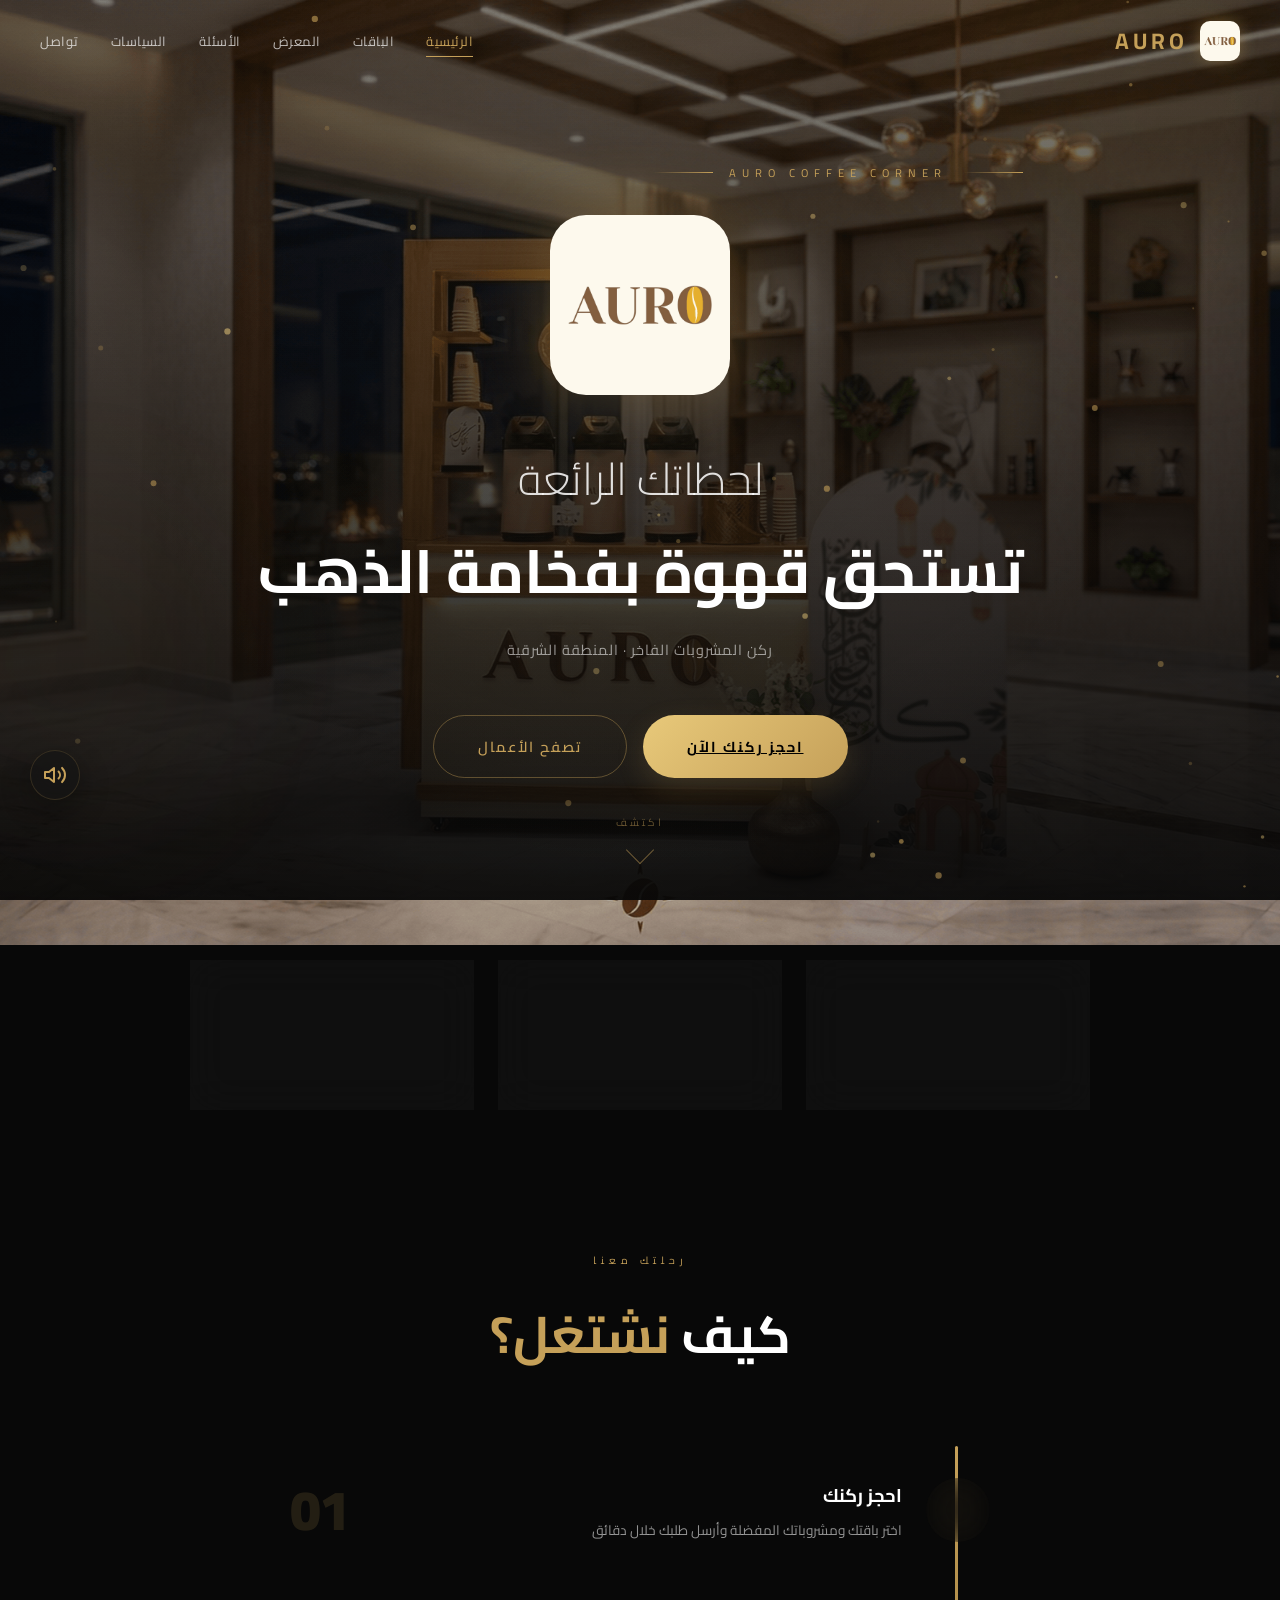
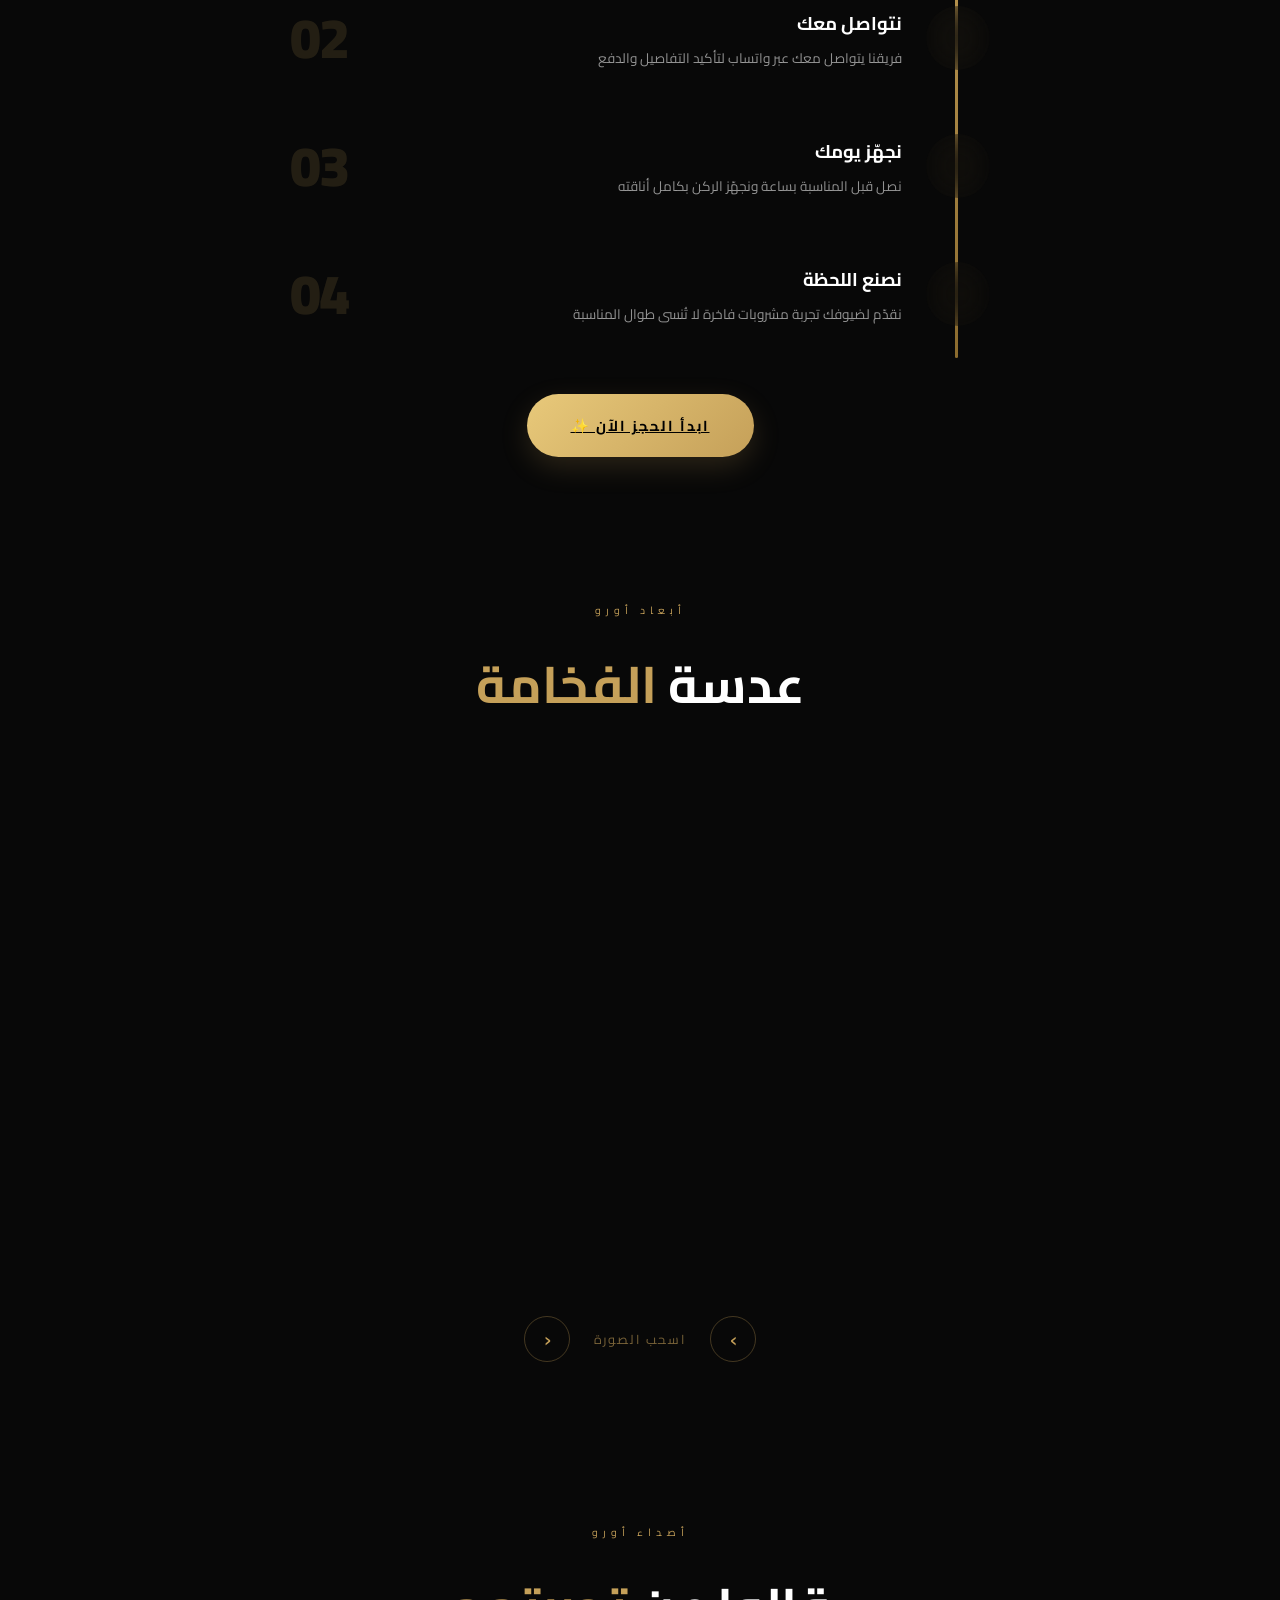
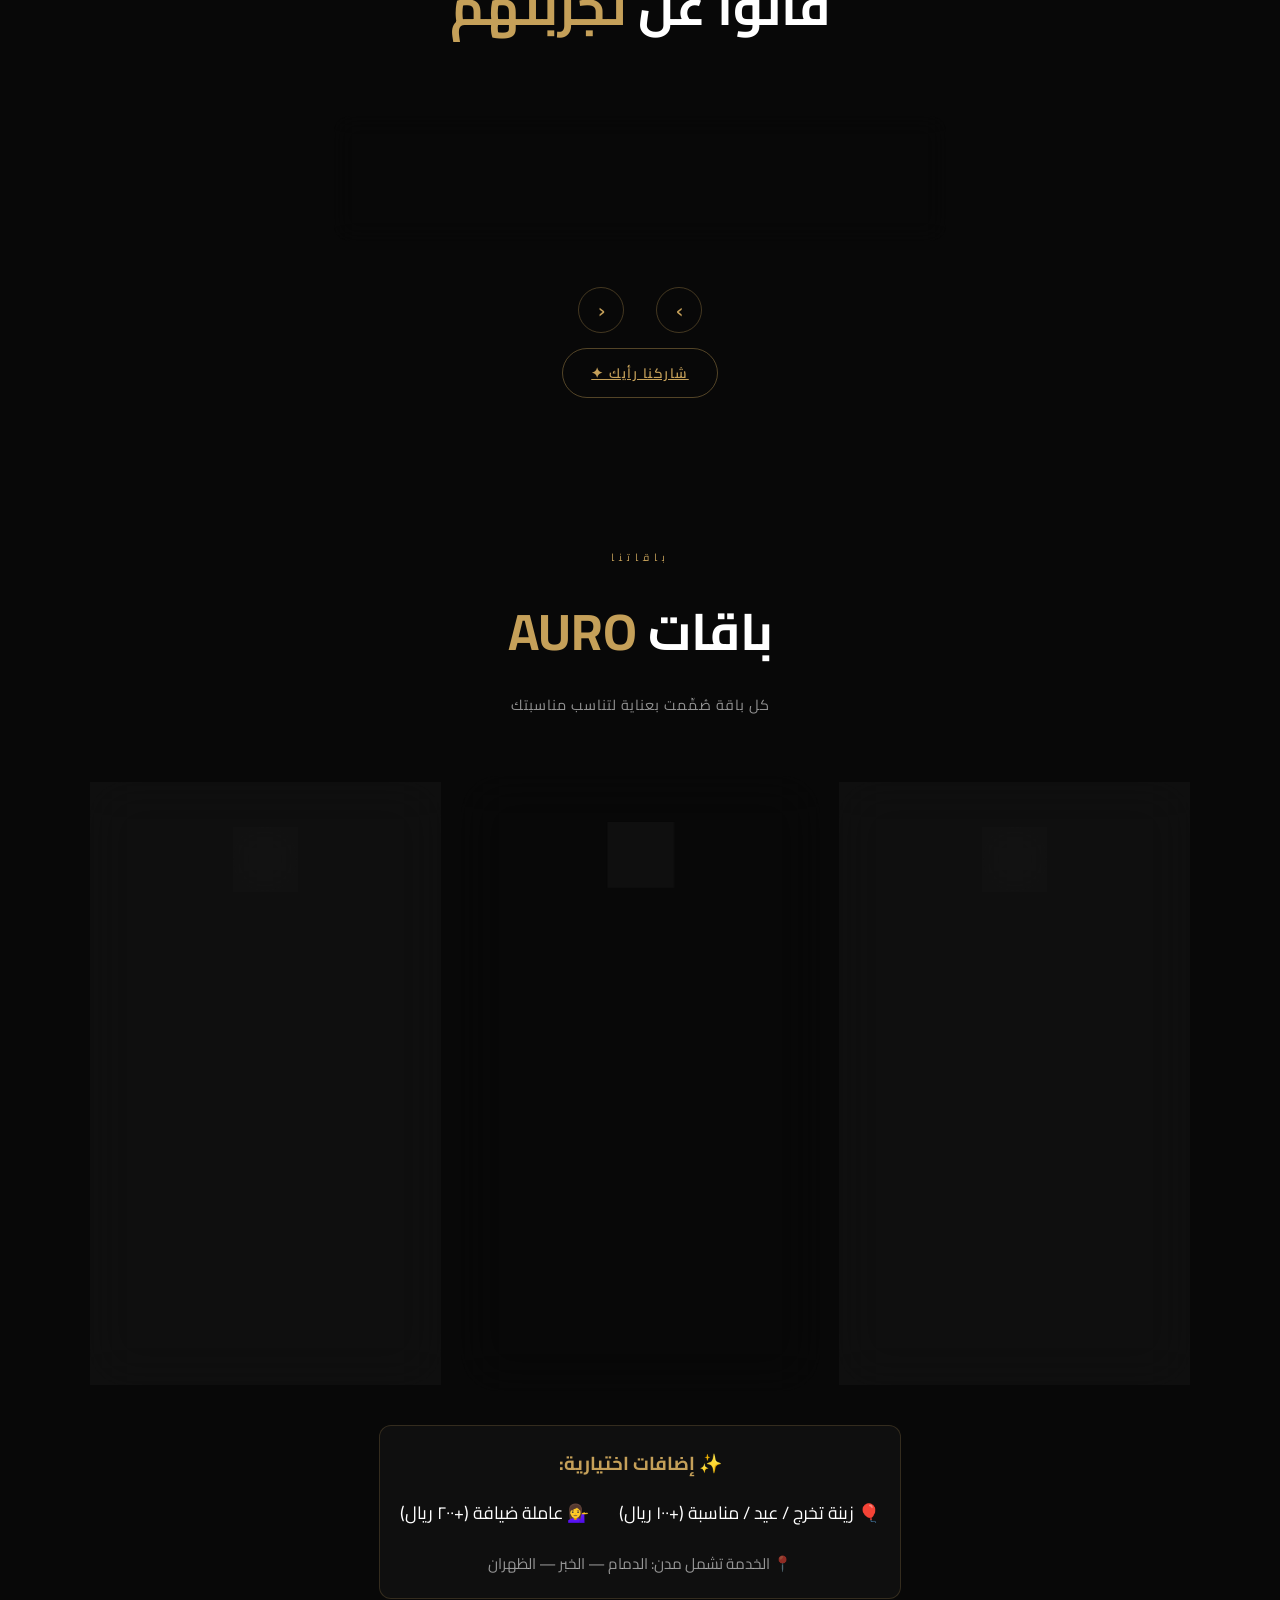
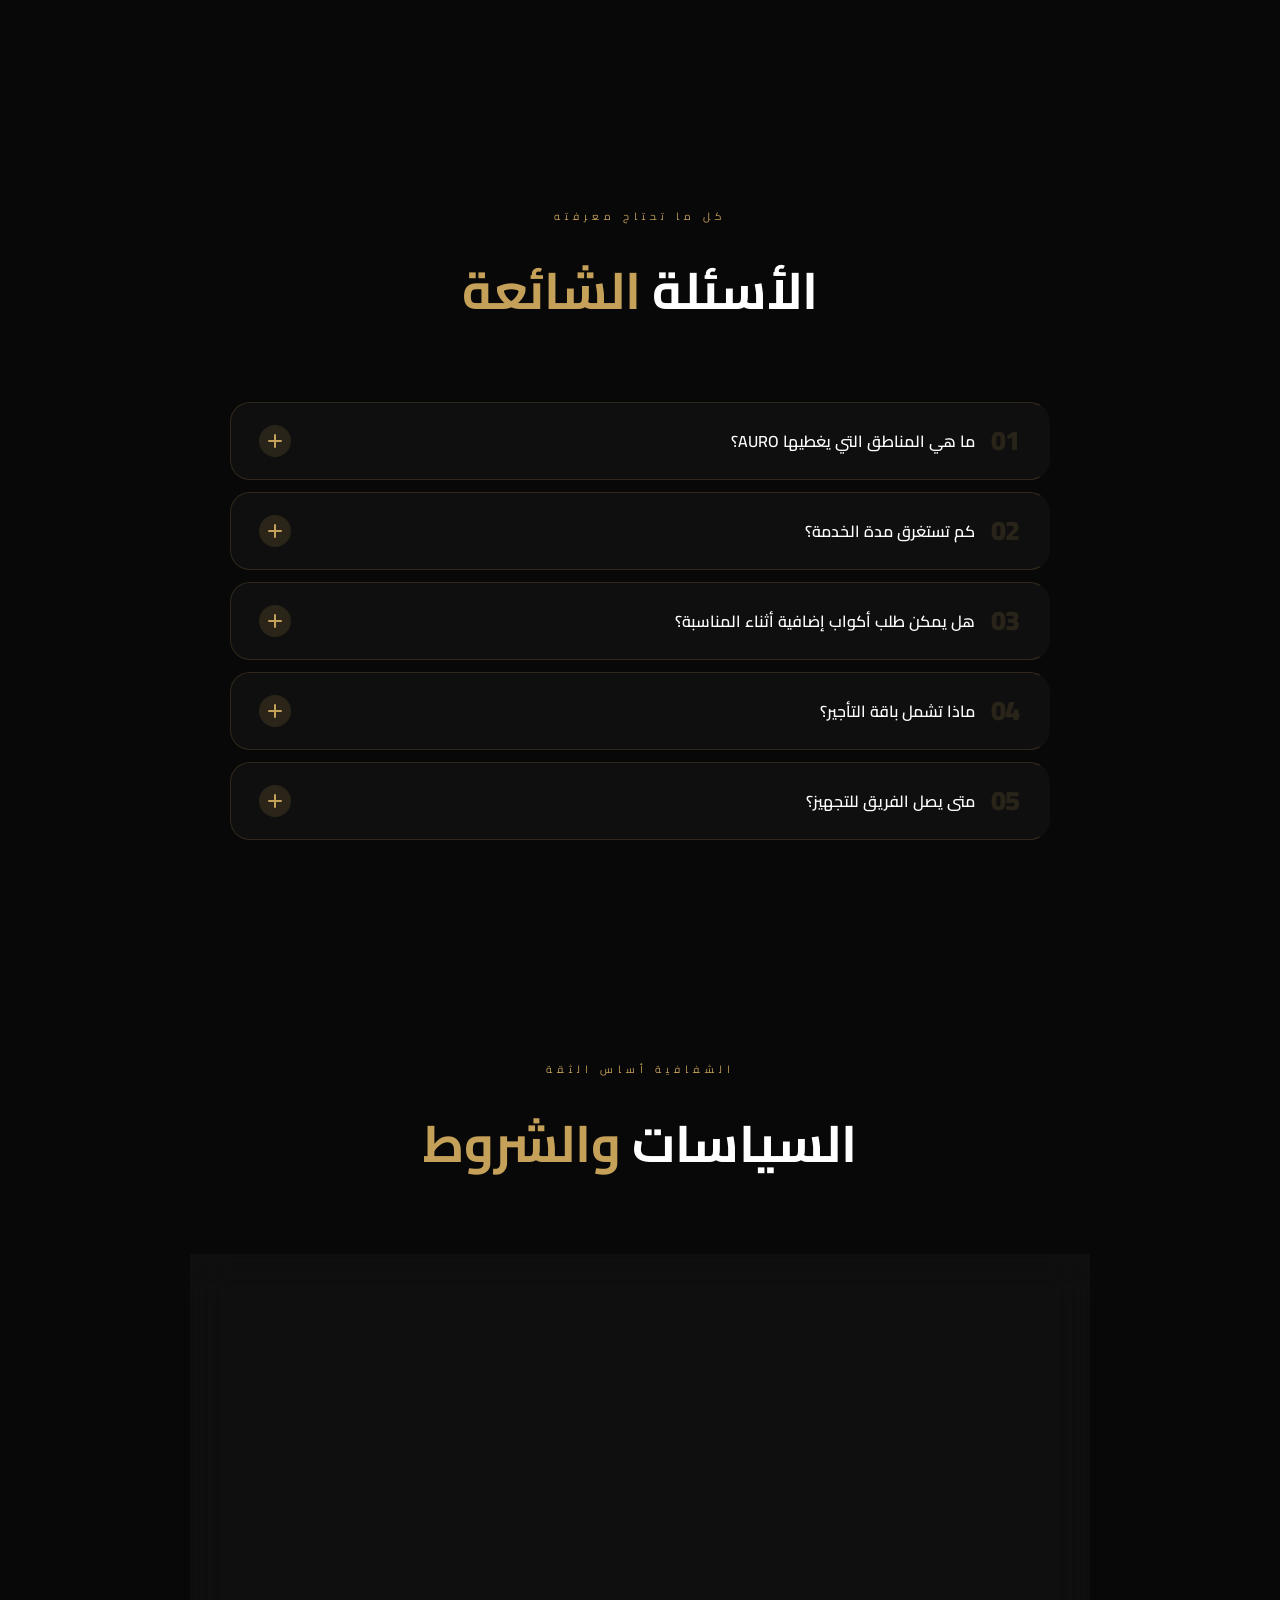
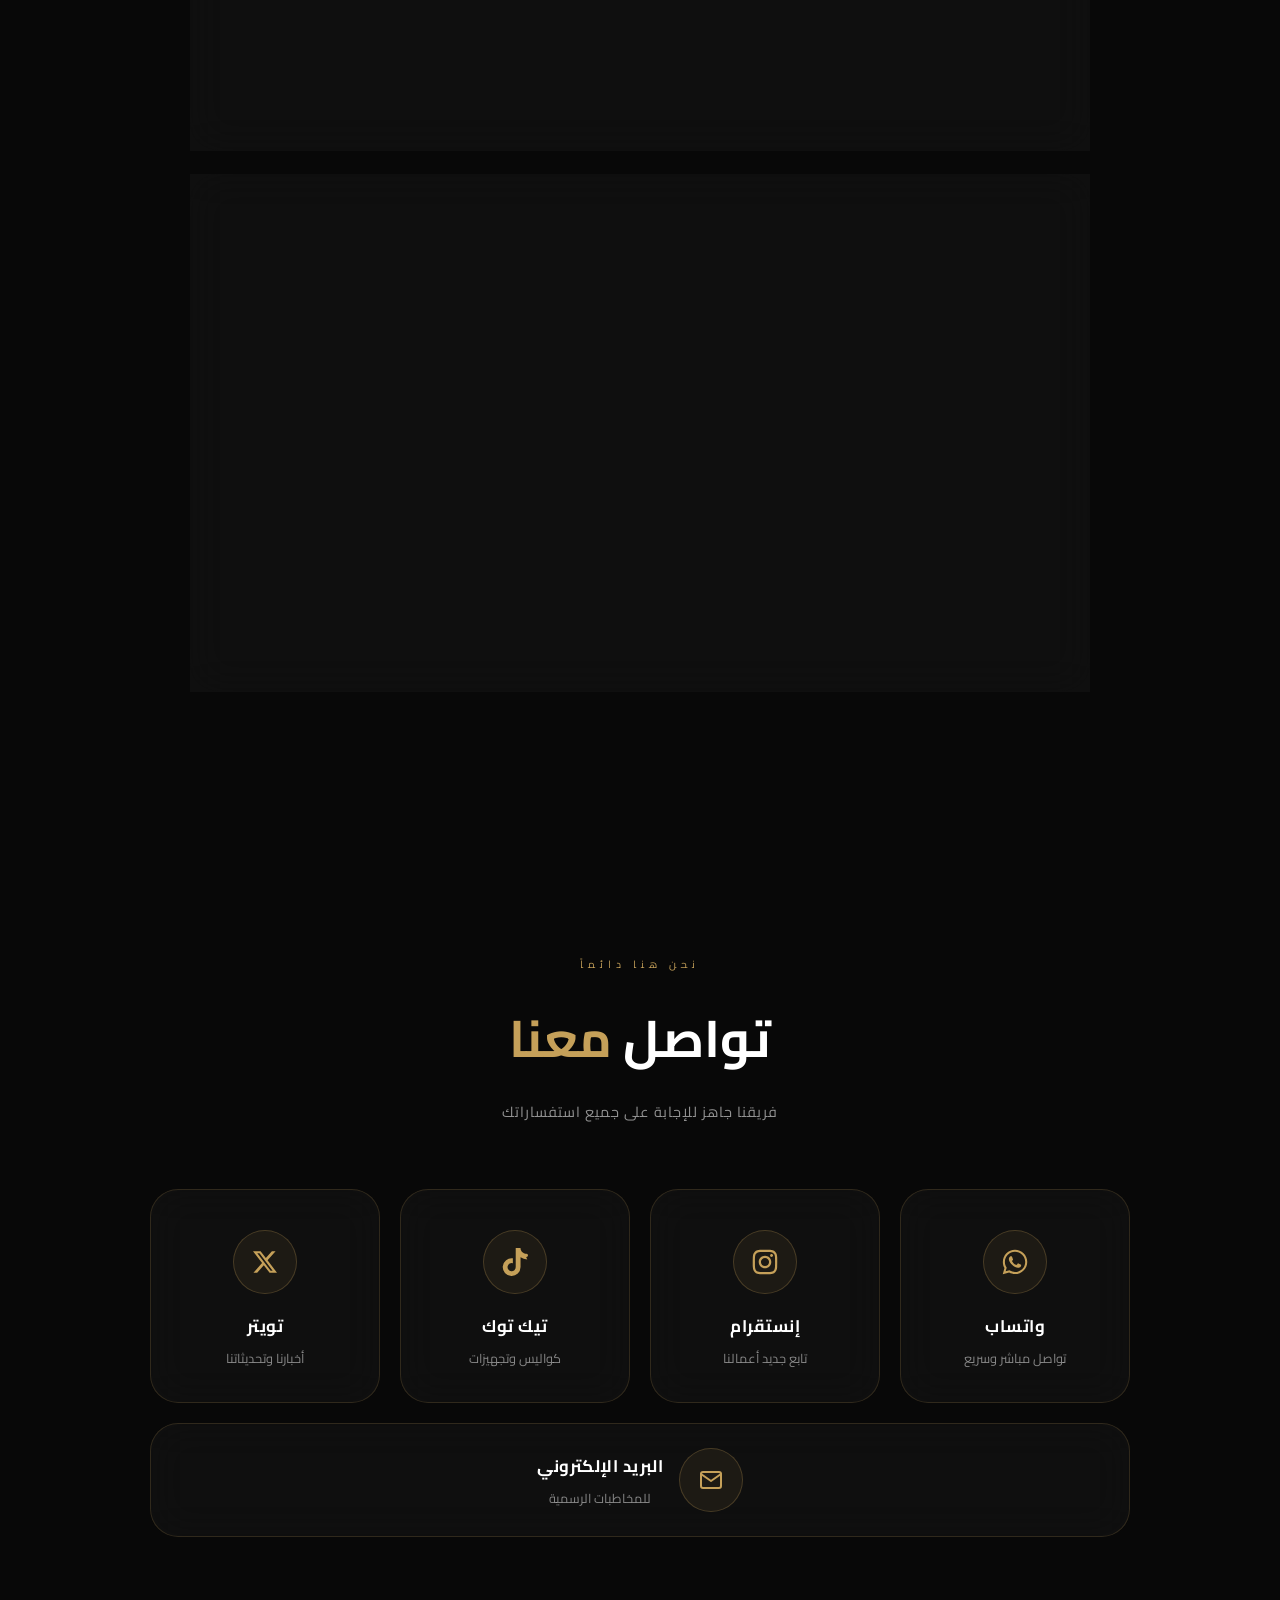
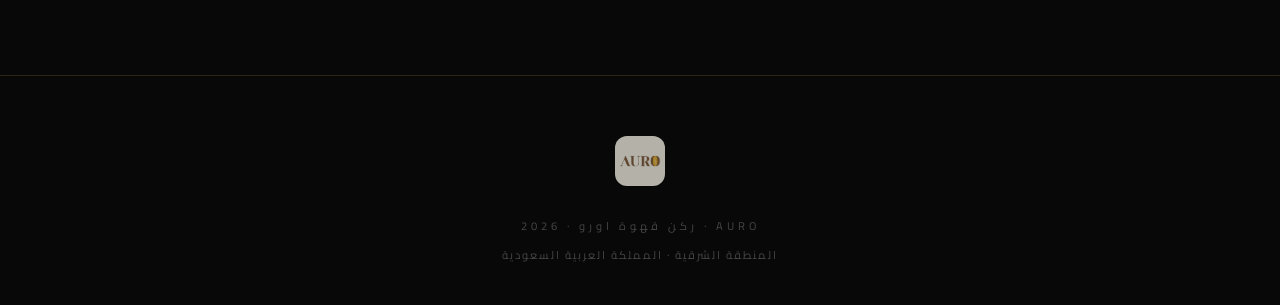
==== index.html @ d62c20b6 "Add cache-busting version query strings to shared CSS/JS Netlify serves style.css/script.js/etc with" ====
<!DOCTYPE html>
<html lang="ar" dir="rtl">

<head>
  <meta charset="UTF-8" />
  <meta name="viewport" content="width=device-width,initial-scale=1.0,maximum-scale=1.0,user-scalable=no" />
  <title>AURO | ركن قهوة اورو – ركن مشروبات فاخر لمناسباتك</title>
  <meta name="description"
    content="AURO – خدمة تأجير ركن قهوة اورو الفاخر لمناسباتكم في الدمام والخبر والظهران. احجز الآن!" />
  <meta name="keywords"
    content="ركن قهوة، كورنر اورو، مناسبات، الدمام، الخبر، الظهران، قهوة، AURO، حفلات، تأجير ركن قهوة" />
  <meta name="robots" content="index, follow" />
  <link rel="canonical" href="https://auro-ksa.com/" />
  <meta name="theme-color" content="#C5A059" />
  <meta name="apple-mobile-web-app-capable" content="yes" />
  <meta name="apple-mobile-web-app-status-bar-style" content="black-translucent" />
  <!-- Open Graph -->
  <meta property="og:type" content="website" />
  <meta property="og:title" content="AURO | ركن قهوة اورو" />
  <meta property="og:description" content="ركن قهوة اورو الفاخر لمناسباتك – الدمام، الخبر، الظهران" />
  <meta property="og:image" content="https://auro-ksa.com/AUROwebsitebg.png" />
  <meta property="og:image:width" content="1200" />
  <meta property="og:image:height" content="630" />
  <meta property="og:url" content="https://auro-ksa.com/" />
  <meta property="og:locale" content="ar_SA" />
  <!-- Twitter -->
  <meta name="twitter:card" content="summary_large_image" />
  <meta name="twitter:title" content="AURO | ركن قهوة اورو" />
  <meta name="twitter:description" content="كورنر اورو الفاخر لمناسباتك" />
  <meta name="twitter:image" content="https://auro-ksa.com/AUROwebsitebg.png" />
  <link rel="icon" type="image/png" href="favicon.png" />
  <link rel="apple-touch-icon" href="favicon.png" />
  <link rel="manifest" href="manifest.json" />
  <noscript>
    <style>
      #preloader {
        display: none !important;
      }

      body {
        overflow: auto !important;
      }
    </style>
  </noscript>
  <link rel="stylesheet" href="style.css?v=20260805" />
  <!-- Structured Data -->
  <script type="application/ld+json">
  {
    "@context": "https://schema.org",
    "@type": "LocalBusiness",
    "name": "AURO | ركن قهوة اورو",
    "description": "خدمة تأجير ركن قهوة اورو فاخرة للمناسبات في المنطقة الشرقية",
    "url": "https://auro-ksa.com/",
    "telephone": "+966579383960",
    "email": "auro.ksa@gmail.com",
    "priceRange": "$$$",
    "areaServed": ["الدمام", "الخبر", "الظهران"],
    "address": {
      "@type": "PostalAddress",
      "addressLocality": "الدمام",
      "addressRegion": "المنطقة الشرقية",
      "addressCountry": "SA"
    },
    "openingHours": "Mo-Su 00:00-23:59"
  }
  </script>
</head>

<body>

  <!-- PRELOADER -->
  <div id="preloader">
    <img src="logo.png" alt="AURO - ركن قهوة فاخر" class="preloader-logo" />
    <div class="preloader-bar">
      <div class="preloader-fill"></div>
    </div>
  </div>

  <!-- Cinematic Transition Overlay -->
  <div id="page-transition">
    <div class="transition-bg"></div>
    <div class="transition-content">
      <img src="logo.png" alt="AURO" class="transition-logo" />
      <div class="transition-line"></div>
    </div>
  </div>


  <!-- Background -->
  <div id="bg-slideshow"></div>
  <div id="bg-overlay"></div>
  <canvas id="bg-particles"></canvas>
  <div class="orb orb-1"></div>
  <div class="orb orb-2"></div>

  <!-- Toast -->
  <div class="toast" id="toast">
    <span class="toast-icon" id="toast-icon"></span>
    <span class="toast-msg" id="toast-msg"></span>
  </div>

  <!-- Floating WhatsApp -->
  <a href="https://wa.me/966579383960?text=أهلاً%20فريق%20AURO،%20لدي%20استفسار%20بخصوص%20حجز%20ركن%20القهوة"
    target="_blank" id="wa-float" title="تواصل معنا عبر واتساب">
    <svg width="28" height="28" viewBox="0 0 448 512" xmlns="http://www.w3.org/2000/svg">
      <path fill="currentColor"
        d="M380.9 97.1C339 55.1 283.2 32 223.9 32c-122.4 0-222 99.6-222 222 0 39.1 10.2 77.3 29.6 111L0 480l117.7-30.9c32.4 17.7 68.9 27 106.1 27h.1c122.3 0 224.1-99.6 224.1-222 0-59.3-25.2-115-67.1-157zm-157 341.6c-33.1 0-65.6-8.9-94-25.7l-6.7-4-69.8 18.3L72 359.2l-4.4-7c-18.5-29.4-28.2-63.3-28.2-98.2 0-101.7 82.8-184.5 184.6-184.5 49.3 0 95.6 19.2 130.4 54.1 34.8 34.9 56.2 81.2 56.1 130.5 0 101.8-84.9 184.6-186.6 184.6zm101.2-138.2c-5.5-2.8-32.8-16.2-37.9-18-5.1-1.9-8.8-2.8-12.5 2.8-3.7 5.6-14.3 18-17.6 21.8-3.2 3.7-6.5 4.2-12 1.4-5.5-2.8-23.2-8.5-44.2-27.1-16.4-14.6-27.4-32.7-30.6-38.2-3.2-5.6-.3-8.6 2.5-11.3 2.5-2.5 5.5-6.5 8.3-9.7 2.8-3.3 3.7-5.6 5.6-9.3 1.9-3.7.9-6.9-.5-9.7-1.4-2.8-12.5-30.1-17.1-41.2-4.5-10.8-9.1-9.3-12.5-9.5-3.2-.2-6.9-.2-10.6-.2-3.7 0-9.7 1.4-14.8 6.9-5.1 5.6-19.4 19-19.4 46.3 0 27.3 19.9 53.7 22.6 57.4 2.8 3.7 39.1 59.7 94.8 83.8 13.2 5.7 23.5 9.2 31.6 11.8 13.3 4.2 25.4 3.6 35 2.2 10.7-1.5 32.8-13.4 37.4-26.4 4.6-13 4.6-24.1 3.2-26.4-1.3-2.5-5-3.9-10.5-6.6z" />
    </svg>
  </a>

  <!-- Lightbox -->
  <div class="lightbox" id="lightbox" onclick="lbClose(event)">
    <button type="button" class="lb-close" onclick="lbClose()" aria-label="إغلاق">✕</button>
    <button type="button" class="lb-prev lb-nav" onclick="lbNav(-1)" aria-label="الصورة السابقة">›</button>
    <img id="lb-img" src="" alt="صورة من أعمال AURO" />
    <button type="button" class="lb-next lb-nav" onclick="lbNav(1)" aria-label="الصورة التالية">‹</button>
  </div>

  <!-- NAV -->
  <nav id="mainNav">
    <div class="nav-logo">
      <img src="favicon.png" alt="AURO Logo" />
      <span>AURO</span>
    </div>
    <div class="nav-links">
      <a href="#hero">الرئيسية</a>
      <a href="#packages">الباقات</a>
      <a href="#gallery">المعرض</a>
      <a href="#faq">الأسئلة</a>
      <a href="#policies">السياسات</a>
      <a href="#contact">تواصل</a>
    </div>
    <button type="button" class="hamburger" id="hamburger" onclick="toggleMenu()" aria-expanded="false" aria-controls="mobileNav" aria-label="فتح القائمة">
      <span></span><span></span><span></span>
    </button>
  </nav>
  <div class="mobile-nav" id="mobileNav">
    <a href="#hero" onclick="closeMenu()">الرئيسية</a>
    <a href="#packages" onclick="closeMenu()">الباقات</a>
    <a href="#gallery" onclick="closeMenu()">المعرض</a>
    <a href="#faq" onclick="closeMenu()">الأسئلة الشائعة</a>
    <a href="#policies" onclick="closeMenu()">السياسات</a>
    <a href="#contact" onclick="closeMenu()">تواصل معنا</a>
  </div>

  <!-- HERO -->
  <section id="hero">
    <div class="hero-content">
      <div class="hero-eyebrow reveal">AURO COFFEE CORNER</div>
      <img src="logo.png" class="hero-logo" alt="AURO Logo" />
      <h1 class="hero-title reveal reveal-delay-1">
        لحظاتك الرائعة<br />
        <strong>تستحق قهوة بفخامة الذهب</strong>
      </h1>
      <p class="hero-subtitle reveal reveal-delay-2">ركن المشروبات الفاخر · المنطقة الشرقية</p>
      <div class="hero-cta reveal reveal-delay-3">
        <a href="booking.html" class="btn-primary">احجز ركنك الآن</a>
        <button class="btn-outline"
          onclick="document.getElementById('gallery').scrollIntoView({behavior:'smooth'})">تصفح
          الأعمال</button>
      </div>
      <div class="scroll-indicator">
        <span>اكتشف</span>
        <div class="scroll-arrow"></div>
      </div>
    </div>
  </section>

  <!-- STATS -->
  <section id="stats">
    <div class="stats-grid">
      <div class="stat-card reveal">
        <div class="stat-number">٣</div>
        <div class="stat-label">مدن في المنطقة الشرقية</div>
      </div>
      <div class="stat-card reveal reveal-delay-1">
        <div class="stat-number">٥</div>
        <div class="stat-label">ساعات خدمة متواصلة</div>
      </div>
      <div class="stat-card reveal reveal-delay-2">
        <div class="stat-number">٥★</div>
        <div class="stat-label">تقييم العملاء</div>
      </div>
    </div>
  </section>

  <!-- HOW IT WORKS -->
  <section id="how-it-works">
    <div class="section-header reveal">
      <span class="section-tag">رحلتك معنا</span>
      <h2 class="section-title">كيف <span class="text-gold">نشتغل؟</span></h2>
    </div>
    <div class="hiw-timeline">
      <div class="hiw-line" id="hiw-line"></div>
      <div class="hiw-step reveal" data-hiw="1">
        <div class="hiw-icon">📱</div>
        <div class="hiw-content">
          <h3>احجز ركنك</h3>
          <p>اختر باقتك ومشروباتك المفضلة وأرسل طلبك خلال دقائق</p>
        </div>
        <div class="hiw-number">01</div>
      </div>
      <div class="hiw-step reveal reveal-delay-1" data-hiw="2">
        <div class="hiw-icon">💬</div>
        <div class="hiw-content">
          <h3>نتواصل معك</h3>
          <p>فريقنا يتواصل معك عبر واتساب لتأكيد التفاصيل والدفع</p>
        </div>
        <div class="hiw-number">02</div>
      </div>
      <div class="hiw-step reveal reveal-delay-2" data-hiw="3">
        <div class="hiw-icon">⚙️</div>
        <div class="hiw-content">
          <h3>نجهّز يومك</h3>
          <p>نصل قبل المناسبة بساعة ونجهّز الركن بكامل أناقته</p>
        </div>
        <div class="hiw-number">03</div>
      </div>
      <div class="hiw-step reveal reveal-delay-3" data-hiw="4">
        <div class="hiw-icon">✨</div>
        <div class="hiw-content">
          <h3>نصنع اللحظة</h3>
          <p>نقدّم لضيوفك تجربة مشروبات فاخرة لا تُنسى طوال المناسبة</p>
        </div>
        <div class="hiw-number">04</div>
      </div>
    </div>
    <div class="section-cta reveal reveal-delay-3">
      <a href="booking.html" class="btn-primary">ابدأ الحجز الآن ✨</a>
    </div>
  </section>

  <!-- 3D COVER FLOW GALLERY -->
  <section id="gallery" class="reveal">
    <div class="section-header">
      <span class="section-tag">أبعاد أورو</span>
      <h2 class="section-title">عدسة <span class="text-gold">الفخامة</span></h2>
    </div>
    <div class="cards-stack-container">
      <div class="cards-stack" id="cards-stack">
        <div class="stack-card"><img src="aurobg1.webp" alt="صورة من فعاليات AURO" loading="eager" fetchpriority="high" decoding="async" /></div>
        <div class="stack-card"><img src="aurobg2.webp" alt="صورة من فعاليات AURO" loading="lazy" decoding="async" /></div>
        <div class="stack-card"><img src="aurobg3.webp" alt="صورة من فعاليات AURO" loading="lazy" decoding="async" /></div>
        <div class="stack-card"><img src="aurobg4.webp" alt="صورة من فعاليات AURO" loading="lazy" decoding="async" /></div>
        <div class="stack-card"><img src="aurobg5.webp" alt="صورة من فعاليات AURO" loading="lazy" decoding="async" /></div>
        <div class="stack-card"><img src="aurobg6.webp" alt="صورة من فعاليات AURO" loading="lazy" decoding="async" /></div>
      </div>
      <div class="stack-controls">
        <button id="stack-next" class="rv-btn" aria-label="التالي">›</button>
        <div class="stack-hint">اسحب الصورة</div>
        <button id="stack-prev" class="rv-btn" aria-label="السابق">‹</button>
      </div>
    </div>
  </section>

  <!-- REVIEWS SECTION -->
  <section id="reviews" class="reveal">
    <div class="section-header">
      <span class="section-tag">أصداء أورو</span>
      <h2 class="section-title">قالوا عن <span class="text-gold">تجربتهم</span></h2>
    </div>

    <div class="rv-spotlight">
      <div id="reviews-track" class="rv-spot-track">
        <!-- injected by JS -->
        <div class="reviews-empty">✦ &nbsp; كن أول من يشارك تجربته مع أورو &nbsp; ✦</div>
      </div>

      <div class="rv-spot-controls">
        <button class="rv-btn" id="rv-prev" aria-label="السابق">›</button>
        <div class="rv-dots" id="rv-dots"></div>
        <button class="rv-btn" id="rv-next" aria-label="التالي">‹</button>
      </div>
    </div>

    <div class="section-cta--tight">
      <a href="feedback.html" class="btn-outline rv-cta">شاركنا رأيك ✦</a>
    </div>
  </section>


  <!-- PACKAGES (display only) -->
  <section id="packages">
    <div class="section-header reveal">
      <span class="section-tag">باقاتنا</span>
      <h2 class="section-title">باقات <span class="text-gold">AURO</span></h2>
      <p class="section-subtitle">كل باقة صُمِّمت بعناية لتناسب مناسبتك</p>
    </div>
    <div class="packages-grid">
      <div class="pkg-card pkg-card--display reveal">
        <div class="pkg-icon">☕</div>
        <div class="pkg-name">الذهبية</div>
        <div class="pkg-cups">20-35 <span>كوب</span></div>
        <div class="pkg-price">٤٥٠ <span>ريال</span> <em class="pkg-deposit">+ ٥٠٠ تأمين</em></div>
        <div class="pkg-desc">مثالية للجمعات والمناسبات الخاصة</div>
        <div class="pkg-divider"></div>
        <div class="pkg-features">
          <div class="pkg-feature">الركن الخشبي والأكواب</div>
          <div class="pkg-feature">ترمس واحد وحافظة ثلج</div>
          <div class="pkg-feature">مشروب واحد مختار</div>
        </div>
        <a href="booking.html?pkg=gold" class="btn-primary pkg-book-btn">احجز الآن</a>
      </div>
      <div class="pkg-card pkg-card--display featured reveal reveal-delay-1">
        <div class="pkg-icon">✨</div>
        <div class="pkg-name text-gold">البلاتينية</div>
        <div class="pkg-cups">40-70 <span>كوب</span></div>
        <div class="pkg-price">٦٥٠ <span>ريال</span> <em class="pkg-deposit">+ ٥٠٠ تأمين</em></div>
        <div class="pkg-desc">للمناسبات الأنيقة والمتوسطة</div>
        <div class="pkg-divider"></div>
        <div class="pkg-features">
          <div class="pkg-feature">الركن الخشبي والأكواب</div>
          <div class="pkg-feature">ترمسان وحافظة ثلج</div>
          <div class="pkg-feature">مشروبان مختاران</div>
        </div>
        <a href="booking.html?pkg=platinum" class="btn-primary pkg-book-btn">احجز الآن</a>
      </div>
      <div class="pkg-card pkg-card--display reveal reveal-delay-2">
        <div class="pkg-icon">👑</div>
        <div class="pkg-name">الملكية</div>
        <div class="pkg-cups">60-100 <span>كوب</span></div>
        <div class="pkg-price">٨٥٠ <span>ريال</span> <em class="pkg-deposit">+ ٥٠٠ تأمين</em></div>
        <div class="pkg-desc">لحفلاتكم الكبرى والمناسبات الرسمية</div>
        <div class="pkg-divider"></div>
        <div class="pkg-features">
          <div class="pkg-feature">الركن الخشبي والأكواب</div>
          <div class="pkg-feature">٣ ترامس وحافظة ثلج</div>
          <div class="pkg-feature">ثلاثة مشروبات مختارة</div>
        </div>
        <a href="booking.html?pkg=royal" class="btn-primary pkg-book-btn">احجز الآن</a>
      </div>
    </div>
    
    <div class="additions-card reveal">
      <h3>✨ إضافات اختيارية:</h3>
      <div class="additions-row">
        <div>🎈 زينة تخرج / عيد / مناسبة (+١٠٠ ريال)</div>
        <div>💁‍♀️ عاملة ضيافة (+٢٠٠ ريال)</div>
      </div>
      <p class="additions-note">
        📍 الخدمة تشمل مدن: الدمام — الخبر — الظهران
      </p>
    </div>
  </section>



  <!-- FAQ -->
  <section id="faq">
    <div class="section-header reveal">
      <span class="section-tag">كل ما تحتاج معرفته</span>
      <h2 class="section-title">الأسئلة <span class="text-gold">الشائعة</span></h2>
    </div>
    <div class="faq-wrap">
      <div class="faq-item reveal">
        <button type="button" class="faq-q" onclick="toggleFAQ(this)" aria-expanded="false" aria-controls="faq-a-1">
          <div class="faq-number">01</div>
          <h3>ما هي المناطق التي يغطيها AURO؟</h3>
          <div class="faq-icon-btn"><span class="faq-icon-bar faq-icon-bar--h"></span><span class="faq-icon-bar faq-icon-bar--v"></span></div>
        </button>
        <div class="faq-a" id="faq-a-1">
          <div class="faq-a-inner">نخدم حالياً مدن الدمام، الخبر، والظهران في المنطقة الشرقية. ونتطلع للتوسع لمناطق أخرى
            قريباً.</div>
        </div>
      </div>
      <div class="faq-item reveal reveal-delay-1">
        <button type="button" class="faq-q" onclick="toggleFAQ(this)" aria-expanded="false" aria-controls="faq-a-2">
          <div class="faq-number">02</div>
          <h3>كم تستغرق مدة الخدمة؟</h3>
          <div class="faq-icon-btn"><span class="faq-icon-bar faq-icon-bar--h"></span><span class="faq-icon-bar faq-icon-bar--v"></span></div>
        </button>
        <div class="faq-a" id="faq-a-2">
          <div class="faq-a-inner">مدة بقاء الركن 5 ساعات متواصلة، أو حتى نفاد كمية الأكواب المتفق عليها في الباقة،
            أيهما أسبق.</div>
        </div>
      </div>
      <div class="faq-item reveal reveal-delay-2">
        <button type="button" class="faq-q" onclick="toggleFAQ(this)" aria-expanded="false" aria-controls="faq-a-3">
          <div class="faq-number">03</div>
          <h3>هل يمكن طلب أكواب إضافية أثناء المناسبة؟</h3>
          <div class="faq-icon-btn"><span class="faq-icon-bar faq-icon-bar--h"></span><span class="faq-icon-bar faq-icon-bar--v"></span></div>
        </button>
        <div class="faq-a" id="faq-a-3">
          <div class="faq-a-inner">يُفضَّل تأكيد العدد قبل الموعد بـ 24 ساعة. يمكن التواصل مع الفريق الميداني وسنبذل
            قصارى جهدنا لتلبية الطلب حسب التوفر.</div>
        </div>
      </div>
      <div class="faq-item reveal">
        <button type="button" class="faq-q" onclick="toggleFAQ(this)" aria-expanded="false" aria-controls="faq-a-4">
          <div class="faq-number">04</div>
          <h3>ماذا تشمل باقة التأجير؟</h3>
          <div class="faq-icon-btn"><span class="faq-icon-bar faq-icon-bar--h"></span><span class="faq-icon-bar faq-icon-bar--v"></span></div>
        </button>
        <div class="faq-a" id="faq-a-4">
          <div class="faq-a-inner">تشمل الباقة: ركن اورو، الأكواب المختارة، المشروبات المختارة، وحافظة ثلج.</div>
        </div>
      </div>
      <div class="faq-item reveal reveal-delay-1">
        <button type="button" class="faq-q" onclick="toggleFAQ(this)" aria-expanded="false" aria-controls="faq-a-5">
          <div class="faq-number">05</div>
          <h3>متى يصل الفريق للتجهيز؟</h3>
          <div class="faq-icon-btn"><span class="faq-icon-bar faq-icon-bar--h"></span><span class="faq-icon-bar faq-icon-bar--v"></span></div>
        </button>
        <div class="faq-a" id="faq-a-5">
          <div class="faq-a-inner">يلتزم فريق AURO بالوصول قبل موعد المناسبة بـ 30 إلى 60 دقيقة لضمان التجهيز الكامل
            واستقبال ضيوفك بأفضل صورة.</div>
        </div>
      </div>
    </div>
  </section>

  <!-- POLICIES -->
  <section id="policies">
    <div class="section-header reveal">
      <span class="section-tag">الشفافية أساس الثقة</span>
      <h2 class="section-title">السياسات <span class="text-gold">والشروط</span></h2>
    </div>
    <div class="policy-card reveal">
      <h3 class="policy-title">سياسة الحجز والإلغاء</h3>
      <div class="policy-item">
        <h4>تأكيد الحجز</h4>
        <p>لا يعتبر الحجز مؤكداً إلا بعد دفع المبلغ كاملاً.</p>
      </div>
      <div class="policy-item">
        <h4>تعديل الموعد</h4>
        <p>يمكن تعديل تاريخ المناسبة قبل الموعد بـ 48 ساعة، بشرط توفر التاريخ الجديد.</p>
      </div>
      <div class="policy-item">
        <h4>سياسة الإلغاء</h4>
        <ul>
          <li>إلغاء قبل الموعد بـ 3 أيام أو أكثر: استرداد كامل</li>
          <li>إلغاء قبل الموعد بـ 24–48 ساعة: خصم 50% (تغطية تكاليف التجهيز)</li>
          <li>إلغاء يوم المناسبة: لا يُسترد المبلغ</li>
        </ul>
      </div>
    </div>
    <div class="policy-card reveal">
      <h3 class="policy-title">الشروط والأحكام</h3>
      <div class="policy-item">
        <h4>المكان والخدمة</h4>
        <p>يلتزم العميل بتوفير مساحة مناسبة للركن ومصدر كهرباء قريب عند الحاجة.</p>
      </div>
      <div class="policy-item">
        <h4>سلامة الأدوات</h4>
        <p>العميل مسؤول عن سلامة الركن والأدوات من العبث أو التلف المتعمد خلال المناسبة.</p>
      </div>
      <div class="policy-item">
        <h4>الجودة والالتزام</h4>
        <p>يلتزم AURO بتقديم المشروبات بأعلى معايير الجودة وتقديم خدمة احترافية طوال المناسبة.</p>
      </div>
      <div class="policy-item">
        <h4>الظروف القهرية</h4>
        <p>في حال حدوث ظرف طارئ يمنع تقديم الخدمة، يُلتزم بإعادة كامل المبلغ مع تقديم خصم خاص للمناسبة القادمة.</p>
      </div>
    </div>
  </section>



  <!-- CONTACT -->
  <section id="contact">
    <div class="section-header reveal">
      <span class="section-tag">نحن هنا دائماً</span>
      <h2 class="section-title">تواصل <span class="text-gold">معنا</span></h2>
      <p class="section-subtitle">فريقنا جاهز للإجابة على جميع استفساراتك</p>
    </div>
    <div class="social-grid reveal">
      <a href="https://wa.me/966579383960" target="_blank" class="contact-card whatsapp">
        <span class="card-arrow">↗</span>
        <div class="card-icon">
          <svg width="28" height="28" viewBox="0 0 448 512" xmlns="http://www.w3.org/2000/svg">
            <path fill="currentColor"
              d="M380.9 97.1C339 55.1 283.2 32 223.9 32c-122.4 0-222 99.6-222 222 0 39.1 10.2 77.3 29.6 111L0 480l117.7-30.9c32.4 17.7 68.9 27 106.1 27h.1c122.3 0 224.1-99.6 224.1-222 0-59.3-25.2-115-67.1-157zm-157 341.6c-33.1 0-65.6-8.9-94-25.7l-6.7-4-69.8 18.3L72 359.2l-4.4-7c-18.5-29.4-28.2-63.3-28.2-98.2 0-101.7 82.8-184.5 184.6-184.5 49.3 0 95.6 19.2 130.4 54.1 34.8 34.9 56.2 81.2 56.1 130.5 0 101.8-84.9 184.6-186.6 184.6zm101.2-138.2c-5.5-2.8-32.8-16.2-37.9-18-5.1-1.9-8.8-2.8-12.5 2.8-3.7 5.6-14.3 18-17.6 21.8-3.2 3.7-6.5 4.2-12 1.4-5.5-2.8-23.2-8.5-44.2-27.1-16.4-14.6-27.4-32.7-30.6-38.2-3.2-5.6-.3-8.6 2.5-11.3 2.5-2.5 5.5-6.5 8.3-9.7 2.8-3.3 3.7-5.6 5.6-9.3 1.9-3.7.9-6.9-.5-9.7-1.4-2.8-12.5-30.1-17.1-41.2-4.5-10.8-9.1-9.3-12.5-9.5-3.2-.2-6.9-.2-10.6-.2-3.7 0-9.7 1.4-14.8 6.9-5.1 5.6-19.4 19-19.4 46.3 0 27.3 19.9 53.7 22.6 57.4 2.8 3.7 39.1 59.7 94.8 83.8 13.2 5.7 23.5 9.2 31.6 11.8 13.3 4.2 25.4 3.6 35 2.2 10.7-1.5 32.8-13.4 37.4-26.4 4.6-13 4.6-24.1 3.2-26.4-1.3-2.5-5-3.9-10.5-6.6z" />
          </svg>
        </div>
        <div class="card-content">
          <span class="card-title">واتساب</span>
          <span class="card-desc">تواصل مباشر وسريع</span>
        </div>
      </a>
      <a href="https://instagram.com/Auro.ksa" target="_blank" class="contact-card instagram">
        <span class="card-arrow">↗</span>
        <div class="card-icon">
          <svg width="28" height="28" viewBox="0 0 448 512" xmlns="http://www.w3.org/2000/svg">
            <path fill="currentColor"
              d="M224.1 141c-63.6 0-114.9 51.3-114.9 114.9s51.3 114.9 114.9 114.9S339 319.5 339 255.9 287.7 141 224.1 141zm0 189.6c-41.1 0-74.7-33.5-74.7-74.7s33.5-74.7 74.7-74.7 74.7 33.5 74.7 74.7-33.6 74.7-74.7 74.7zm146.4-194.3c0 14.9-12 26.8-26.8 26.8-14.9 0-26.8-12-26.8-26.8s12-26.8 26.8-26.8 26.8 12 26.8 26.8zm76.1 27.2c-1.7-35.9-9.9-67.7-36.2-93.9-26.2-26.2-58-34.4-93.9-36.2-37-2.1-147.9-2.1-184.9 0-35.8 1.7-67.6 9.9-93.9 36.1s-34.4 58-36.2 93.9c-2.1 37-2.1 147.9 0 184.9 1.7 35.9 9.9 67.7 36.2 93.9s58 34.4 93.9 36.2c37 2.1 147.9 2.1 184.9 0 35.9-1.7 67.7-9.9 93.9-36.2 26.2-26.2 34.4-58 36.2-93.9 2.1-37 2.1-147.8 0-184.8zM398.8 388c-7.8 19.6-22.9 34.7-42.6 42.6-29.5 11.7-99.5 9-132.1 9s-102.7 2.6-132.1-9c-19.6-7.8-34.7-22.9-42.6-42.6-11.7-29.5-9-99.5-9-132.1s-2.6-102.7 9-132.1c7.8-19.6 22.9-34.7 42.6-42.6 29.5-11.7 99.5-9 132.1-9s102.7-2.6 132.1 9c19.6 7.8 34.7 22.9 42.6 42.6 11.7 29.5 9 99.5 9 132.1s2.7 102.7-9 132.1z" />
          </svg>
        </div>
        <div class="card-content">
          <span class="card-title">إنستقرام</span>
          <span class="card-desc">تابع جديد أعمالنا</span>
        </div>
      </a>
      <a href="https://tiktok.com/@auro.ksa" target="_blank" class="contact-card tiktok">
        <span class="card-arrow">↗</span>
        <div class="card-icon">
          <svg width="28" height="28" viewBox="0 0 448 512" xmlns="http://www.w3.org/2000/svg">
            <path fill="currentColor"
              d="M448 209.91a210.06 210.06 0 0 1-122.77-39.25V349.38A162.55 162.55 0 1 1 185 188.31V278.2a74.62 74.62 0 1 0 52.23 71.18V0l88 0a121.18 121.18 0 0 0 1.86 22.32c7.87 33.32 31.27 60.53 61.11 73.99 13.34 5.96 28.53 9.35 44.8 9.35a29 29 0 0 1 0 58.21 210.06 210.06 0 0 1-5 0z" />
          </svg>
        </div>
        <div class="card-content">
          <span class="card-title">تيك توك</span>
          <span class="card-desc">كواليس وتجهيزات</span>
        </div>
      </a>
      <a href="https://x.com/auroksa" target="_blank" class="contact-card twitter">
        <span class="card-arrow">↗</span>
        <div class="card-icon">
          <svg width="24" height="24" viewBox="0 0 24 24" xmlns="http://www.w3.org/2000/svg">
            <path fill="currentColor"
              d="M18.901 1.153h3.68l-8.04 9.19L24 22.846h-7.406l-5.8-7.584-6.638 7.584H.474l8.6-9.83L0 1.154h7.594l5.243 6.932 6.064-6.932zm-1.294 19.497h2.039L6.486 3.24H4.298l13.309 17.41z" />
          </svg>
        </div>
        <div class="card-content">
          <span class="card-title">تويتر</span>
          <span class="card-desc">أخبارنا وتحديثاتنا</span>
        </div>
      </a>
      <a href="mailto:auro.ksa@gmail.com" class="contact-card email">
        <span class="card-arrow">↗</span>
        <div class="card-icon">
          <svg width="24" height="24" viewBox="0 0 24 24" fill="none" stroke="currentColor" stroke-width="2"
            stroke-linecap="round" stroke-linejoin="round" xmlns="http://www.w3.org/2000/svg">
            <path d="M4 4h16c1.1 0 2 .9 2 2v12c0 1.1-.9 2-2 2H4c-1.1 0-2-.9-2-2V6c0-1.1.9-2 2-2z"></path>
            <polyline points="22,6 12,13 2,6"></polyline>
          </svg>
        </div>
        <div class="card-content">
          <span class="card-title">البريد الإلكتروني</span>
          <span class="card-desc">للمخاطبات الرسمية</span>
        </div>
      </a>
    </div>
  </section>

  <!-- FOOTER -->
  <footer>
    <img src="favicon.png" class="footer-logo" alt="AURO" />
    <p class="footer-text">AURO · ركن قهوة اورو · 2026</p>
    <p class="footer-text footer-text--spaced">المنطقة الشرقية · المملكة العربية السعودية</p>
  </footer>

  <!-- Audio Control -->
  <button id="audio-toggle" title="تحكم في الصوت" aria-label="Toggle Audio">
    <svg id="audio-on" width="24" height="24" viewBox="0 0 24 24" fill="none" stroke="currentColor" stroke-width="2"
      stroke-linecap="round" stroke-linejoin="round">
      <polygon points="11 5 6 9 2 9 2 15 6 15 11 19 11 5"></polygon>
      <path d="M19.07 4.93a10 10 0 0 1 0 14.14"></path>
      <path d="M15.54 8.46a5 5 0 0 1 0 7.07"></path>
    </svg>
    <svg id="audio-off" width="24" height="24" viewBox="0 0 24 24" fill="none" stroke="currentColor" stroke-width="2"
      stroke-linecap="round" stroke-linejoin="round" style="display:none">
      <polygon points="11 5 6 9 2 9 2 15 6 15 11 19 11 5"></polygon>
      <line x1="23" y1="9" x2="17" y2="15"></line>
      <line x1="17" y1="9" x2="23" y2="15"></line>
    </svg>
  </button>
  <!-- Scroll Top -->
  <div id="scrollTop" aria-label="Back to Top">
    <svg viewBox="0 0 24 24" fill="none" stroke="currentColor" stroke-width="2" stroke-linecap="round"
      stroke-linejoin="round">
      <path d="M12 19V5M5 12l7-7 7 7" />
    </svg>
  </div>

  <script src="https://cdn.jsdelivr.net/npm/@supabase/supabase-js@2"></script>
  <script src="supabase-client.js?v=20260805"></script>
  <script src="feedback-service.js?v=20260805"></script>
  <script src="script.js?v=20260805"></script>
</body>

</html>
---- style.css ----
@import url('https://fonts.googleapis.com/css2?family=Cairo:wght@200;300;400;600;700;900&display=swap');

:root {
    --gold: #C5A059;
    --gold-light: #E8C97A;
    --gold-dark: #8B6B2E;
    --dark: #080808;
    --dark-2: #111111;
    --dark-3: #1a1a1a;
    --glass: rgba(20, 20, 20, 0.6);
    --glass-border: rgba(197, 160, 89, 0.18);
    --text-muted: rgba(255, 255, 255, 0.56);
    --text-soft: rgba(255, 255, 255, 0.74);

    /* spacing scale */
    --space-1: 8px;
    --space-2: 16px;
    --space-3: 24px;
    --space-4: 32px;
    --space-5: 48px;
    --space-6: 64px;
    --space-7: 96px;

    /* radius scale */
    --radius-sm: 12px;
    --radius-md: 20px;
    --radius-lg: 28px;
    --radius-xl: 36px;
    --radius-full: 100px;

    /* elevation */
    --shadow-sm: 0 8px 24px rgba(0, 0, 0, .28);
    --shadow-md: 0 20px 48px rgba(0, 0, 0, .38);
    --shadow-gold-sm: 0 10px 28px rgba(197, 160, 89, .18);
    --shadow-gold-md: 0 24px 56px rgba(197, 160, 89, .22);

    --ease-out: cubic-bezier(.16, 1, .3, 1);
}

*, *::before, *::after { margin: 0; padding: 0; box-sizing: border-box; -webkit-tap-highlight-color: transparent; }
html { scroll-behavior: smooth; overflow-x: hidden; }
img { -webkit-user-drag: none; user-select: none; }
button, a { user-select: none; }
body { font-family: 'Cairo', sans-serif; background: var(--dark); color: #fff; overflow-x: hidden; }

/* ── UTILITIES ── */
.text-gold { color: var(--gold); }
.section-cta { text-align: center; margin-top: 52px; }
.section-cta--tight { text-align: center; margin-top: var(--space-3); }
.policy-title { color: var(--gold); font-size: 1.3rem; margin-bottom: 28px; font-weight: 700; }
.additions-card { text-align: center; margin-top: 40px; padding: 20px; background: rgba(255,255,255,0.03); border-radius: 12px; border: 1px solid rgba(197, 160, 89, 0.2); }
.additions-card h3 { color: var(--gold); margin-bottom: 15px; }
.additions-row { display: flex; justify-content: center; gap: 30px; flex-wrap: wrap; font-size: 1.1rem; }
.additions-note { margin-top: 20px; color: var(--text-muted); font-size: 0.95rem; }

/* ── ACCESSIBLE FOCUS STATES ── */
a:focus-visible, button:focus-visible, .glass-input:focus-visible, [tabindex]:focus-visible {
    outline: 2px solid var(--gold-light);
    outline-offset: 3px;
    border-radius: 4px;
}

/* ── BACKGROUND ── */
#bg-slideshow {
    position: fixed; inset: 0; z-index: -2;
    background-image: url('AUROwebsitebg.png');
    background-size: cover; background-position: center;
    filter: blur(0px) brightness(0.8) saturate(1.2);
    transform: scale(1.1); opacity: 1;
    will-change: filter, opacity;
}
#bg-overlay {
    position: fixed; inset: 0; z-index: -1;
    background: radial-gradient(ellipse at 50% 0%, rgba(197,160,89,.06) 0%, transparent 70%),
        linear-gradient(180deg, rgba(8,8,8,.4) 0%, rgba(8,8,8,.7) 60%, rgba(8,8,8,.95) 100%);
}
#bg-particles { position: fixed; inset: 0; z-index: -1; pointer-events: none; }
.orb { position: fixed; border-radius: 50%; pointer-events: none; z-index: -1; filter: blur(80px); animation: orbFloat 12s ease-in-out infinite; }
.orb-1 { width: 400px; height: 400px; background: rgba(197,160,89,.06); top: -100px; right: -100px; animation-delay: 0s; }
.orb-2 { width: 300px; height: 300px; background: rgba(197,160,89,.04); bottom: 10%; left: -80px; animation-delay: -5s; }
@keyframes orbFloat { 0%,100% { transform: translateY(0) scale(1); } 50% { transform: translateY(-30px) scale(1.05); } }

.particle { position: fixed; width: 3px; height: 3px; background: var(--gold); border-radius: 50%; pointer-events: none; z-index: 5; }

/* ── NAV ── */
nav { position: fixed; top: 0; left: 0; right: 0; z-index: 100; padding: 20px 40px; display: flex; align-items: center; justify-content: space-between; transition: all .4s ease; }
nav.scrolled { background: rgba(8,8,8,.92); backdrop-filter: blur(30px); border-bottom: 1px solid var(--glass-border); padding: 14px 40px; box-shadow: 0 4px 30px rgba(197,160,89,.08); }
.nav-logo { display: flex; align-items: center; gap: 12px; }
.nav-logo img { width: 40px; border-radius: 10px; filter: drop-shadow(0 0 8px rgba(197,160,89,.4)); }
.nav-logo span { font-size: 1.4rem; font-weight: 700; letter-spacing: 4px; color: var(--gold); }
.nav-links { display: flex; gap: 32px; }
.nav-links a { color: rgba(255,255,255,.7); font-size: .82rem; letter-spacing: .5px; position: relative; transition: color .3s; text-decoration: none; }
.nav-links a::after { content: ''; position: absolute; bottom: -4px; right: 0; width: 0; height: 1px; background: var(--gold); transition: width .4s ease; }
.nav-links a:hover { color: var(--gold); }
.nav-links a:hover::after { width: 100%; }
.nav-links a.active { color: var(--gold); }
.nav-links a.active::after { width: 100%; }
.hamburger { display: none; flex-direction: column; gap: 5px; cursor: pointer; padding: 5px; background: none; border: none; }
.hamburger span { width: 26px; height: 2px; background: #fff; border-radius: 2px; transition: all .3s; display: block; }
.hamburger.open span:nth-child(1) { transform: rotate(45deg) translate(5px, 5px); }
.hamburger.open span:nth-child(2) { opacity: 0; transform: scaleX(0); }
.hamburger.open span:nth-child(3) { transform: rotate(-45deg) translate(5px, -5px); }
.mobile-nav { display: none; position: fixed; inset: 0; z-index: 99; background: rgba(8,8,8,.97); backdrop-filter: blur(40px); flex-direction: column; align-items: center; justify-content: center; gap: 32px; opacity: 0; pointer-events: none; transition: opacity .4s; }
.mobile-nav.open { opacity: 1; pointer-events: all; }
.mobile-nav a { font-size: 1.6rem; font-weight: 600; color: rgba(255,255,255,.7); text-decoration: none; transition: color .3s; letter-spacing: 2px; }
.mobile-nav a:hover { color: var(--gold); }

/* ── SECTIONS ── */
section { min-height: 100vh; width: 100%; display: flex; flex-direction: column; align-items: center; justify-content: center; padding: 100px 20px 60px; position: relative; }
.reveal { opacity: 0; transform: translateY(40px); transition: opacity .9s ease, transform .9s ease; }
.reveal.visible { opacity: 1; transform: translateY(0); }
.reveal-delay-1 { transition-delay: .1s; }
.reveal-delay-2 { transition-delay: .2s; }
.reveal-delay-3 { transition-delay: .3s; }

/* ── HERO ── */
#hero { min-height: 100vh; text-align: center; gap: 0; }
.hero-eyebrow { font-size: .7rem; letter-spacing: 6px; color: var(--gold); text-transform: uppercase; margin-bottom: 32px; display: flex; align-items: center; gap: 16px; }
.hero-eyebrow::before, .hero-eyebrow::after { content: ''; flex: 1; height: 1px; background: linear-gradient(90deg, transparent, var(--gold)); max-width: 60px; }
.hero-logo { width: 180px; border-radius: var(--radius-xl); margin-bottom: 40px; box-shadow: 0 0 70px rgba(197,160,89,.3); animation: heroLogoIn 1.2s cubic-bezier(.4,0,.2,1) forwards; }
@keyframes heroLogoIn { from { opacity: 0; transform: scale(.7) translateY(20px); } to { opacity: 1; transform: scale(1) translateY(0); } }
.hero-title { font-size: clamp(1.4rem, 4vw, 2.8rem); font-weight: 300; line-height: 1.6; color: rgba(255,255,255,.85); letter-spacing: 0px; margin-bottom: 16px; }
.hero-title strong { font-weight: 700; color: #fff; display: block; font-size: clamp(1.5rem, 5vw, 3.8rem); letter-spacing: 0px; margin-top: 8px; }
.hero-subtitle { font-size: .9rem; color: var(--text-muted); margin-bottom: 52px; letter-spacing: 1px; }
.hero-cta { display: flex; gap: 16px; justify-content: center; flex-wrap: wrap; }

.btn-primary { background: linear-gradient(135deg, var(--gold-light), var(--gold)); color: #000; font-weight: 700; font-size: .9rem; letter-spacing: 2px; padding: 18px 44px; border-radius: var(--radius-full); border: none; cursor: pointer; transition: transform .4s var(--ease-out), box-shadow .4s var(--ease-out); position: relative; overflow: hidden; font-family: 'Cairo', sans-serif; box-shadow: var(--shadow-gold-sm); }
.btn-primary::before { content: ''; position: absolute; inset: 0; background: linear-gradient(135deg, #fff3, transparent); opacity: 0; transition: opacity .3s; }
.btn-primary:hover::before { opacity: 1; }
.btn-primary:hover { transform: translateY(-4px); box-shadow: var(--shadow-gold-md); }
.btn-primary:active { transform: translateY(-1px); }
.btn-outline { background: transparent; color: var(--gold); font-weight: 600; font-size: .9rem; letter-spacing: 2px; padding: 16px 44px; border-radius: var(--radius-full); border: 1.5px solid rgba(197,160,89,.4); cursor: pointer; transition: all .4s var(--ease-out); font-family: 'Cairo', sans-serif; }
.btn-outline:hover { border-color: var(--gold); background: rgba(197,160,89,.08); transform: translateY(-4px); box-shadow: var(--shadow-sm); }

.scroll-indicator { position: absolute; bottom: 40px; left: 50%; transform: translateX(-50%); display: flex; flex-direction: column; align-items: center; gap: 8px; opacity: .5; animation: bounce 2s ease infinite; }
.scroll-indicator span { font-size: .65rem; letter-spacing: 3px; color: var(--gold); }
.scroll-arrow { width: 20px; height: 20px; border-right: 1.5px solid var(--gold); border-bottom: 1.5px solid var(--gold); transform: rotate(45deg); }
@keyframes bounce { 0%,100% { transform: translateX(-50%) translateY(0); } 50% { transform: translateX(-50%) translateY(8px); } }

.gold-divider { width: 60px; height: 1.5px; background: linear-gradient(90deg, transparent, var(--gold), transparent); margin: 0 auto 60px; }

/* ── STATS ── */
#stats { min-height: auto; padding: 60px 20px; }
.stats-grid { display: grid; grid-template-columns: repeat(auto-fit, minmax(180px, 1fr)); gap: 24px; width: 100%; max-width: 900px; }
.stat-card { background: var(--glass); border: 1px solid var(--glass-border); backdrop-filter: blur(20px); border-radius: var(--radius-lg); padding: 36px 24px; text-align: center; transition: transform .4s var(--ease-out), box-shadow .4s var(--ease-out), border-color .4s; }
.stat-card:hover { border-color: var(--gold); transform: translateY(-6px); box-shadow: var(--shadow-gold-sm); }
.stat-number { font-size: 2.8rem; font-weight: 700; color: var(--gold); line-height: 1; }
.stat-label { font-size: .75rem; color: var(--text-muted); letter-spacing: 2px; margin-top: 8px; }

/* ── SECTION HEADER ── */
.section-header { text-align: center; margin-bottom: 64px; }
.section-tag { font-size: .65rem; letter-spacing: 5px; color: var(--gold); text-transform: uppercase; margin-bottom: 16px; display: block; }
.section-title { font-size: clamp(2rem, 4vw, 3.2rem); font-weight: 700; }
.section-subtitle { font-size: .9rem; color: var(--text-muted); margin-top: 12px; letter-spacing: 1px; }

/* ── PACKAGES ── */
.packages-grid { display: grid; grid-template-columns: repeat(auto-fit, minmax(280px, 1fr)); gap: 24px; width: 100%; max-width: 1100px; }
.pkg-card { background: var(--glass); border: 1px solid var(--glass-border); backdrop-filter: blur(25px); border-radius: var(--radius-xl); padding: 44px 36px; text-align: center; cursor: pointer; position: relative; transition: transform .5s var(--ease-out), box-shadow .5s var(--ease-out), border-color .5s; overflow: hidden; }
.pkg-card::before { content: ''; position: absolute; top: -50%; left: -50%; width: 200%; height: 200%; background: radial-gradient(circle, rgba(197,160,89,.12) 0%, transparent 65%); opacity: 0; transition: opacity .5s; }
.pkg-card:hover::before, .pkg-card.selected::before { opacity: 1; }
.pkg-card:hover { border-color: var(--gold); transform: translateY(-10px); box-shadow: var(--shadow-gold-md); }
.pkg-card.selected { border-color: var(--gold); background: rgba(197,160,89,.08); box-shadow: 0 0 0 2px var(--gold), var(--shadow-gold-md); }
.pkg-card.featured { border-color: rgba(197,160,89,.55); background: linear-gradient(180deg, rgba(197,160,89,.06) 0%, var(--glass) 40%); transform: scale(1.02); }
.pkg-card.featured:hover { transform: scale(1.02) translateY(-10px); }
.pkg-badge { display: inline-block; background: var(--gold); color: #000; font-size: .6rem; font-weight: 700; letter-spacing: 2px; padding: 5px 14px; border-radius: 100px; margin-bottom: 20px; text-transform: uppercase; }
.pkg-icon { font-size: 2.5rem; margin-bottom: 20px; filter: drop-shadow(0 0 12px rgba(197,160,89,.4)); }

/* pkg-card--display: homepage-only modifier, layered onto .pkg-card, never overrides its base rules (booking.html reuses .pkg-card bare) */
.pkg-card--display { isolation: isolate; }
.pkg-card--display::after {
    content: ''; position: absolute; bottom: -26px; left: 50%; transform: translateX(-50%);
    width: 65%; height: 50px; border-radius: 50%;
    background: radial-gradient(ellipse at center, rgba(197,160,89,.3) 0%, transparent 72%);
    filter: blur(10px); opacity: 0; transition: opacity .5s var(--ease-out); z-index: -1;
}
.pkg-card--display:hover::after { opacity: 1; }
.pkg-card--display .pkg-icon {
    width: 64px; height: 64px; margin: 0 auto 20px; font-size: 1.8rem;
    display: flex; align-items: center; justify-content: center;
    background: var(--glass); border: 1.5px solid var(--glass-border); border-radius: 50%;
    backdrop-filter: blur(20px); filter: none; transition: all .5s var(--ease-out);
}
.pkg-card--display:hover .pkg-icon { border-color: var(--gold); box-shadow: 0 0 24px rgba(197,160,89,.3); }
.pkg-card--display .pkg-divider { width: 60px; height: 1.5px; margin: 22px auto; background: linear-gradient(90deg, transparent, var(--gold), transparent); opacity: .6; }
.pkg-name { font-size: 1.4rem; font-weight: 700; margin-bottom: 8px; }
.pkg-cups { font-size: 3.5rem; font-weight: 200; color: var(--gold); line-height: 1; margin: 16px 0 4px; }
.pkg-cups span { font-size: 1rem; font-weight: 400; color: rgba(255,255,255,.6); }
.pkg-desc { font-size: .78rem; color: var(--text-muted); letter-spacing: 1.5px; margin-top: 16px; }
.pkg-features { margin-top: 28px; text-align: right; display: flex; flex-direction: column; gap: 10px; }
.pkg-feature { display: flex; align-items: center; gap: 10px; font-size: .82rem; color: rgba(255,255,255,.7); }
.pkg-feature::before { content: '✦'; color: var(--gold); font-size: .6rem; flex-shrink: 0; }
.pkg-price { font-size: 2.2rem; font-weight: 700; color: var(--gold); margin: 16px 0 4px; line-height: 1; }
.pkg-price span { font-size: .9rem; font-weight: 400; color: rgba(255,255,255,.6); }
.pkg-deposit { display: inline-block; font-size: .7rem; font-style: normal; font-weight: 600; color: rgba(255,255,255,.45); margin-top: 6px; letter-spacing: .5px; background: rgba(197,160,89,.1); border-radius: 100px; padding: 4px 14px; }
.pkg-book-btn { display: inline-block; margin-top: 24px; text-decoration: none; font-size: .82rem; letter-spacing: 1.5px; padding: 12px 28px; }

/* ── DRINKS ── */
#drinks-section { background: rgba(197,160,89,.02); }
.drinks-info { font-size: .85rem; color: var(--text-muted); margin-bottom: 32px; letter-spacing: 1px; }
.drinks-progress { display: flex; gap: 10px; justify-content: center; margin-bottom: 44px; flex-wrap: wrap; }
.dp { width: 14px; height: 14px; border-radius: 50%; background: rgba(197,160,89,.2); border: 1.5px solid rgba(197,160,89,.3); transition: all .4s; }
.dp.filled { background: var(--gold); border-color: var(--gold); box-shadow: 0 0 12px rgba(197,160,89,.6); transform: scale(1.2); }
.drinks-grid { display: grid; grid-template-columns: repeat(auto-fit, minmax(160px, 1fr)); gap: 16px; width: 100%; max-width: 800px; }
.drink-card { background: rgba(0,0,0,.4); border: 1.5px solid rgba(197,160,89,.15); border-radius: var(--radius-md); padding: 28px 20px; text-align: center; cursor: pointer; transition: all .35s ease; position: relative; overflow: hidden; }
.drink-card::after { content: ''; position: absolute; inset: 0; background: linear-gradient(135deg, rgba(197,160,89,.15), transparent); opacity: 0; transition: opacity .3s; }
.drink-card:hover::after, .drink-card.active::after { opacity: 1; }
.drink-card:hover { border-color: var(--gold); transform: translateY(-4px); }
.drink-card.active { background: rgba(197,160,89,.12); border-color: var(--gold); box-shadow: 0 0 25px rgba(197,160,89,.2); }
.drink-icon { font-size: 2rem; margin-bottom: 12px; display: block; }
.drink-name { font-size: .85rem; font-weight: 600; position: relative; z-index: 1; }
.drink-check { position: absolute; top: 12px; left: 12px; width: 22px; height: 22px; background: var(--gold); border-radius: 50%; display: flex; align-items: center; justify-content: center; font-size: .75rem; color: #000; font-weight: 700; opacity: 0; transform: scale(0); transition: all .3s; }
.drink-card.unavailable { cursor: not-allowed; opacity: .55; filter: grayscale(.6); }
.drink-card.unavailable:hover { border-color: rgba(197,160,89,.15); transform: none; }
.drink-card.unavailable:hover::after { opacity: 0; }
.drink-badge { position: absolute; top: 10px; left: 10px; font-size: .62rem; font-weight: 700; letter-spacing: .5px; color: var(--gold); background: rgba(197,160,89,.12); border: 1px solid rgba(197,160,89,.3); border-radius: 100px; padding: 3px 10px; }
.drink-card.active .drink-check { opacity: 1; transform: scale(1); }

/* ── FORM ── */
.booking-form-wrap { width: 100%; max-width: 750px; }
.form-card { background: var(--glass); border: 1px solid var(--glass-border); backdrop-filter: blur(30px); border-radius: var(--radius-xl); padding: 52px 48px; box-shadow: var(--shadow-sm); }
.form-grid-2 { display: grid; grid-template-columns: 1fr 1fr; gap: 20px; }
.field { display: flex; flex-direction: column; gap: 8px; margin-bottom: 4px; }
.field label { font-size: .8rem; color: var(--gold); font-weight: 600; letter-spacing: .5px; }
.field label span { color: #f87171; }
.glass-input { background: rgba(255,255,255,.07); border: 1.5px solid rgba(197,160,89,.25); border-radius: var(--radius-sm); padding: 15px 18px; color: #fff; font-family: 'Cairo', sans-serif; font-size: 15px; outline: none; width: 100%; transition: all .3s; -webkit-appearance: none; appearance: none; color-scheme: dark; }
.glass-input:focus { border-color: var(--gold); background: rgba(255,255,255,.1); box-shadow: 0 0 0 3px rgba(197,160,89,.18); }
.glass-input.err { border-color: #f87171; animation: shake .3s; }
.glass-input::placeholder { color: rgba(255,255,255,.4); }
.err-msg { font-size: .73rem; color: #f87171; display: none; }
.field.has-error .err-msg { display: block; }
.field.has-error .glass-input { border-color: #f87171; }
select.glass-input { cursor: pointer; background-image: url("data:image/svg+xml,%3Csvg xmlns='http://www.w3.org/2000/svg' width='12' height='8' viewBox='0 0 12 8'%3E%3Cpath fill='%23C5A059' d='M6 8L0 0h12z'/%3E%3C/svg%3E"); background-repeat: no-repeat; background-position: left 16px center; padding-right: 44px; }
select.glass-input option { background: #1a1a1a; }
input[type="date"].glass-input::-webkit-calendar-picker-indicator, input[type="time"].glass-input::-webkit-calendar-picker-indicator { filter: invert(1) sepia(1) saturate(3); cursor: pointer; opacity: .8; }
@keyframes shake { 0%,100% { transform: translateX(0); } 25% { transform: translateX(-8px); } 75% { transform: translateX(8px); } }
.order-summary { background: rgba(197,160,89,.06); border: 1px solid rgba(197,160,89,.3); border-radius: 20px; padding: 24px 28px; margin: 28px 0; }
.summary-title { font-size: .8rem; color: var(--gold); font-weight: 700; letter-spacing: 2px; margin-bottom: 16px; }
.summary-row { display: flex; justify-content: space-between; align-items: center; font-size: .85rem; padding: 6px 0; border-bottom: 1px solid rgba(197,160,89,.1); }
.summary-row:last-child { border-bottom: none; }
.summary-row .label { color: var(--text-muted); }
.summary-row .val { font-weight: 600; color: #fff; font-size: .8rem; max-width: 55%; text-align: left; }

/* ── GALLERY ── */
.gallery-wrap { width: 100%; max-width: 1300px; }
.gallery-grid { display: grid; grid-template-columns: repeat(4, 1fr); grid-auto-rows: 260px; gap: 20px; }
.gallery-item { border-radius: 20px; overflow: hidden; cursor: pointer; position: relative; border: 1px solid rgba(197,160,89,0.15); transition: all 0.4s; }
.gallery-item:hover { border-color: rgba(197,160,89,0.4); box-shadow: 0 10px 30px rgba(0,0,0,0.4); }
.gallery-item img { width: 100%; height: 100%; object-fit: cover; transition: transform .9s cubic-bezier(0.25,0.46,0.45,0.94); display: block; }
.gallery-item:hover img { transform: scale(1.08); }
.gallery-item::after { content: ''; position: absolute; inset: 0; background: linear-gradient(0deg, rgba(8,8,8,0.8) 0%, transparent 60%); opacity: 0; transition: opacity .4s; pointer-events: none; }
.gallery-item:hover::after { opacity: 1; }
.gallery-item.large { grid-column: span 2; grid-row: span 2; }
.gallery-item.wide { grid-column: span 2; grid-row: span 1; }
.lightbox { position: fixed; inset: 0; background: rgba(0,0,0,.96); z-index: 1000; display: none; align-items: center; justify-content: center; padding: 20px; }
.lightbox.open { display: flex; }
.lightbox img { max-width: 90vw; max-height: 85vh; object-fit: contain; border-radius: 16px; box-shadow: 0 0 80px rgba(197,160,89,.2); animation: lbIn .4s ease; }
@keyframes lbIn { from { opacity: 0; transform: scale(.85); } to { opacity: 1; transform: scale(1); } }
.lb-close { position: fixed; top: 24px; right: 24px; background: var(--gold); border: none; color: #000; width: 44px; height: 44px; border-radius: 50%; display: flex; align-items: center; justify-content: center; cursor: pointer; font-size: 22px; font-weight: 700; font-family: 'Cairo', sans-serif; transition: all .3s; }
.lb-close:hover { transform: rotate(90deg) scale(1.1); }
.lb-nav { position: fixed; top: 50%; transform: translateY(-50%); background: rgba(197,160,89,.2); border: 1px solid rgba(197,160,89,.4); border-radius: 50%; width: 52px; height: 52px; display: flex; align-items: center; justify-content: center; cursor: pointer; font-size: 28px; color: #fff; font-family: 'Cairo', sans-serif; transition: all .3s; backdrop-filter: blur(10px); }
.lb-nav:hover { background: var(--gold); color: #000; }
.lb-prev { right: 20px; }
.lb-next { left: 20px; }

/* ── FAQ ── */
.faq-wrap { width: 100%; max-width: 820px; }
.faq-item { background: var(--glass); border: 1px solid var(--glass-border); border-right: 3px solid transparent; border-radius: var(--radius-md); margin-bottom: 12px; overflow: hidden; transition: all .35s; }
.faq-item:hover, .faq-item.open { border-color: rgba(197,160,89,.4); }
.faq-item.open { border-right-color: var(--gold); }
.faq-q { display: flex; justify-content: space-between; align-items: center; padding: 22px 28px; cursor: pointer; gap: 16px; width: 100%; background: none; border: none; font-family: 'Cairo', sans-serif; text-align: right; color: inherit; }
.faq-q h3 { font-size: 1rem; font-weight: 600; flex: 1; }
.faq-number { font-size: 1.7rem; font-weight: 900; color: rgba(197,160,89,.15); line-height: 1; flex-shrink: 0; letter-spacing: -1px; transition: color .35s; }
.faq-item.open .faq-number { color: rgba(197,160,89,.4); }
.faq-icon-btn { position: relative; width: 32px; height: 32px; border-radius: 50%; background: rgba(197,160,89,.15); transition: background .35s; flex-shrink: 0; }
.faq-icon-bar { position: absolute; top: 50%; left: 50%; background: var(--gold); border-radius: 2px; transition: transform .35s, background .35s; }
.faq-icon-bar--h { width: 14px; height: 2px; transform: translate(-50%, -50%); }
.faq-icon-bar--v { width: 2px; height: 14px; transform: translate(-50%, -50%); }
.faq-item.open .faq-icon-btn { background: var(--gold); }
.faq-item.open .faq-icon-bar { background: #000; }
.faq-item.open .faq-icon-bar--v { transform: translate(-50%, -50%) scaleY(0); }
.faq-a { max-height: 0; overflow: hidden; transition: max-height .45s ease; }
.faq-a-inner { padding: 0 28px 20px; color: rgba(255,255,255,.72); font-size: .9rem; line-height: 1.9; }

/* ── POLICIES ── */
.policy-card { background: var(--glass); border: 1px solid var(--glass-border); backdrop-filter: blur(20px); border-radius: var(--radius-lg); padding: 40px 44px; width: 100%; max-width: 900px; margin-bottom: 24px; }
.policy-item { border-right: 2px solid var(--gold); padding-right: 20px; padding-top: 6px; padding-bottom: 6px; margin-bottom: 24px; }
.policy-item:last-child { margin-bottom: 0; }
.policy-item h4 { font-size: 1rem; font-weight: 700; margin-bottom: 6px; }
.policy-item p, .policy-item ul { font-size: .88rem; color: rgba(255,255,255,.72); line-height: 1.85; }
.policy-item ul { list-style: none; padding: 0; }
.policy-item ul li { padding: 4px 0; }
.policy-item ul li::before { content: '• '; color: var(--gold); }

/* ── CONTACT ── */
.social-grid {
    display: grid; grid-template-columns: repeat(4, 1fr);
    gap: 20px; width: 100%; max-width: 980px; margin: 0 auto;
}
.contact-card.email {
    grid-column: 1 / -1; flex-direction: row; justify-content: center; padding: 24px 32px;
}
.contact-card {
    position: relative; display: flex; flex-direction: column; align-items: center; text-align: center;
    gap: 16px; padding: 40px 24px 32px; overflow: hidden;
    background: var(--glass); border: 1px solid var(--glass-border); border-radius: var(--radius-lg);
    backdrop-filter: blur(20px); text-decoration: none;
    transition: transform .5s var(--ease-out), border-color .5s, box-shadow .5s;
}
.contact-card::before {
    content: ''; position: absolute; top: 0; right: -60%; width: 45%; height: 100%;
    background: linear-gradient(120deg, transparent, rgba(255,255,255,.07), transparent);
    transform: skewX(20deg); transition: right 1s ease;
}
.contact-card:hover::before { right: 145%; }
.contact-card:hover { transform: translateY(-8px); border-color: var(--gold); box-shadow: var(--shadow-gold-md); }

.card-arrow {
    position: absolute; top: 18px; left: 18px; width: 28px; height: 28px; border-radius: 50%;
    display: flex; align-items: center; justify-content: center; font-size: .8rem;
    background: rgba(255,255,255,.06); color: rgba(255,255,255,.35);
    opacity: 0; transform: translate(-6px, -6px); transition: all .4s var(--ease-out);
}
.contact-card:hover .card-arrow { opacity: 1; transform: translate(0,0); background: var(--gold); color: #000; }

.card-icon {
    width: 64px; height: 64px; border-radius: 50%; display: flex; align-items: center; justify-content: center;
    background: rgba(197,160,89,0.08); border: 1.5px solid rgba(197,160,89,0.25); color: var(--gold);
    transition: all .5s var(--ease-out);
}
.contact-card:hover .card-icon { transform: scale(1.08); box-shadow: 0 0 24px rgba(197,160,89,.35); }
.card-content { display: flex; flex-direction: column; gap: 4px; z-index: 1; }
.card-title { font-size: 1.05rem; font-weight: 700; color: #fff; transition: color 0.3s; letter-spacing: .5px; }
.card-desc { font-size: 0.8rem; color: rgba(255,255,255,0.5); transition: color 0.3s; }
.contact-card:hover .card-title { color: var(--gold); }
.contact-card:hover .card-desc { color: rgba(255,255,255,0.8); }

.contact-card.whatsapp:hover { border-color: #25D366; box-shadow: 0 20px 48px rgba(0,0,0,.38), 0 0 28px rgba(37,211,102,.25); }
.contact-card.whatsapp:hover .card-icon { background: #25D366; color: #fff; border-color: #25D366; box-shadow: 0 0 24px rgba(37,211,102,.4); }
.contact-card.whatsapp:hover .card-title { color: #25D366; }
.contact-card.instagram:hover { border-color: #E4405F; box-shadow: 0 20px 48px rgba(0,0,0,.38), 0 0 28px rgba(228,64,95,.25); }
.contact-card.instagram:hover .card-icon { background: #E4405F; color: #fff; border-color: #E4405F; box-shadow: 0 0 24px rgba(228,64,95,.4); }
.contact-card.instagram:hover .card-title { color: #E4405F; }
.contact-card.tiktok:hover { border-color: #fff; box-shadow: 0 20px 48px rgba(0,0,0,.38), 0 0 28px rgba(255,255,255,.2); }
.contact-card.tiktok:hover .card-icon { background: #fff; color: #000; border-color: #fff; box-shadow: 0 0 24px rgba(255,255,255,.35); }
.contact-card.tiktok:hover .card-title { color: #fff; }
.contact-card.twitter:hover { border-color: #1DA1F2; box-shadow: 0 20px 48px rgba(0,0,0,.38), 0 0 28px rgba(29,161,242,.25); }
.contact-card.twitter:hover .card-icon { background: #1DA1F2; color: #fff; border-color: #1DA1F2; box-shadow: 0 0 24px rgba(29,161,242,.4); }
.contact-card.twitter:hover .card-title { color: #1DA1F2; }
.contact-card.email:hover .card-icon { background: var(--gold); color: #000; }
.contact-card.email:hover .card-title { color: var(--gold); }

@media (max-width: 767px) {
    .social-grid { grid-template-columns: repeat(2, 1fr); gap: 14px; }
    .contact-card { padding: 28px 14px 22px; gap: 12px; }
    .card-icon { width: 54px; height: 54px; }
    .card-title { font-size: .92rem; }
    .card-desc { font-size: .72rem; }
}

/* ── FOOTER ── */
footer { padding: 60px 40px 40px; text-align: center; border-top: 1px solid var(--glass-border); }
.footer-logo { width: 50px; border-radius: 12px; margin-bottom: 20px; opacity: .7; }
.footer-text { font-size: .7rem; color: rgba(255,255,255,.25); letter-spacing: 4px; text-transform: uppercase; }
.footer-text--spaced { margin-top: var(--space-1); letter-spacing: 2px; }

/* ── TOAST ── */
.toast { position: fixed; top: 90px; right: 20px; z-index: 2000; background: var(--dark-3); border: 1px solid var(--gold); border-radius: 16px; padding: 16px 24px; display: flex; align-items: center; gap: 12px; transform: translateX(calc(100% + 40px)); transition: transform .5s cubic-bezier(.34,1.56,.64,1); box-shadow: 0 10px 40px rgba(0,0,0,.5); max-width: 340px; }
.toast.visible { transform: translateX(0); }
.toast.success { border-color: #4ade80; }
.toast.error { border-color: #f87171; }
.toast-icon { font-size: 1.3rem; }
.toast-msg { font-size: .85rem; }

/* ── SCROLL TOP ── */
#scrollTop { position: fixed; bottom: 32px; right: 32px; z-index: 50; width: 48px; height: 48px; border-radius: 50%; background: linear-gradient(135deg, var(--gold-light), var(--gold)); display: flex; align-items: center; justify-content: center; cursor: pointer; opacity: 0; transform: translateY(20px) scale(.8); transition: all .4s ease; box-shadow: 0 8px 24px rgba(197,160,89,.3); }
#wa-float svg { transition: transform .3s ease; filter: drop-shadow(0 2px 10px rgba(0,0,0,0.3)); color: var(--gold); }
#scrollTop.visible { opacity: 1; transform: translateY(0) scale(1); }
#scrollTop:hover { transform: translateY(-5px) scale(1.05); box-shadow: 0 16px 40px rgba(197,160,89,.4); }
#scrollTop svg { width: 20px; height: 20px; fill: #000; }

/* ── RESPONSIVE ── */
@media(max-width:900px) {
    .gallery-grid { grid-template-columns: repeat(2, 1fr); }
    .gallery-item.large { grid-column: span 1; grid-row: span 1; }
    .gallery-item { height: 220px; }
}
@media(max-width:767px) {
    nav { padding: 16px 20px; }
    nav.scrolled { padding: 12px 20px; }
    .nav-links { display: none; }
    .hamburger { display: flex; }
    .mobile-nav { display: flex; }
    .form-card { padding: 36px 24px; }
    .form-grid-2 { grid-template-columns: 1fr; }
    .gallery-grid { grid-template-columns: 1fr 1fr; gap: 10px; }
    .gallery-item { height: 160px; }
    .gallery-item.large { grid-column: span 1; grid-row: span 1; }
    section { padding: 80px 16px 48px; }
    .step-actions { flex-direction: column; gap: 12px !important; }
    .step-actions button { width: 100% !important; max-width: none !important; }
    .auro-calendar { width: 100%; max-width: 320px; left: 50%; transform: translateX(-50%) scale(.9); }
    .auro-calendar.visible { transform: translateX(-50%) scale(1); }
    .packages-grid { grid-template-columns: 1fr; max-width: 440px; }
    .drinks-grid { grid-template-columns: repeat(2, 1fr); }
    .policy-card { padding: 28px 20px; }
    .lb-prev { right: 8px; }
    .lb-next { left: 8px; }
    .lb-nav { width: 40px; height: 40px; font-size: 22px; }
}
@media (max-width:900px) {
    .gallery-grid { grid-template-columns: repeat(2,1fr); grid-auto-rows: 200px; }
    .gallery-item.large { grid-column: span 2; grid-row: span 2; }
    .gallery-item.wide { grid-column: span 2; grid-row: span 1; }
}
@media (max-width:600px) {
    .gallery-grid { grid-template-columns: 1fr; grid-auto-rows: 240px; }
    .gallery-item.large, .gallery-item.wide { grid-column: span 1; grid-row: span 1; }
}

/* ── PRELOADER ── */
#preloader { position: fixed; inset: 0; z-index: 10000; background: #080808; display: flex; flex-direction: column; align-items: center; justify-content: center; transition: opacity .6s ease, visibility .6s; }
#preloader.hide { opacity: 0; visibility: hidden; pointer-events: none; }
.preloader-logo { width: 120px; border-radius: 28px; animation: preloaderPulse 1.8s ease-in-out infinite; }
@keyframes preloaderPulse { 0%,100% { transform: scale(1); opacity: .7; } 50% { transform: scale(1.08); opacity: 1; } }
.preloader-bar { width: 160px; height: 3px; background: rgba(197,160,89,.2); border-radius: 4px; margin-top: 32px; overflow: hidden; }
.preloader-fill { width: 0; height: 100%; background: var(--gold); border-radius: 4px; animation: preloaderFill 1.5s ease forwards; }
@keyframes preloaderFill { to { width: 100%; } }

/* ── BOOKING STEPPER ── */
#booking-stepper { position: fixed; top: 0; left: 0; right: 0; z-index: 95; background: rgba(8,8,8,.95); backdrop-filter: blur(30px); border-bottom: 1px solid var(--glass-border); display: flex; align-items: center; justify-content: center; gap: 0; padding: 14px 20px; transition: transform .4s ease, opacity .4s; }
.stepper-hidden { transform: translateY(-100%); opacity: 0; pointer-events: none; }
.stepper-step { display: flex; flex-direction: column; align-items: center; gap: 4px; cursor: pointer; opacity: .4; transition: all .3s; padding: 0 16px; }
.stepper-step.active { opacity: 1; }
.stepper-step.completed { opacity: .8; }
.stepper-dot { width: 36px; height: 36px; border-radius: 50%; border: 2px solid rgba(197,160,89,.3); display: flex; align-items: center; justify-content: center; font-size: .85rem; font-weight: 700; color: rgba(255,255,255,.5); transition: all .4s; }
.stepper-step.active .stepper-dot { border-color: var(--gold); background: var(--gold); color: #000; box-shadow: 0 0 20px rgba(197,160,89,.5); }
.stepper-step.completed .stepper-dot { border-color: var(--gold); color: var(--gold); }
.stepper-step span { font-size: .65rem; letter-spacing: 1px; color: rgba(255,255,255,.5); transition: color .3s; }
.stepper-step.active span { color: var(--gold); font-weight: 600; }
.stepper-step.completed span { color: rgba(197,160,89,.7); }
.stepper-line { width: 48px; height: 2px; background: rgba(197,160,89,.15); border-radius: 2px; position: relative; overflow: hidden; align-self: center; margin-bottom: 20px; }
.stepper-line::after { content: ''; position: absolute; inset: 0; background: var(--gold); transform: scaleX(0); transform-origin: right; transition: transform .5s ease; }
.stepper-line.filled::after { transform: scaleX(1); }
@media(max-width:767px) { .stepper-step { padding: 0 10px; } .stepper-dot { width: 30px; height: 30px; font-size: .75rem; } .stepper-line { width: 28px; } .stepper-step span { font-size: .55rem; } }

/* ── BACK BUTTON ── */
.back-btn { background: transparent; border: 1.5px solid rgba(197,160,89,.3); color: var(--gold); font-family: 'Cairo', sans-serif; font-size: .82rem; font-weight: 600; padding: 10px 24px; border-radius: 100px; cursor: pointer; transition: all .3s; margin-bottom: 20px; align-self: flex-end; letter-spacing: 1px; }
.back-btn:hover { border-color: var(--gold); background: rgba(197,160,89,.1); }
@media(max-width:767px) { .back-btn { padding: 8px 18px; font-size: .75rem; margin-bottom: 15px; } }

/* ── HOW IT WORKS ── */
#how-it-works { min-height: auto; padding: 80px 20px; }
.hiw-timeline { position: relative; width: 100%; max-width: 700px; display: flex; flex-direction: column; gap: 0; }
.hiw-line { position: absolute; top: 0; bottom: 0; right: 32px; width: 3px; background: rgba(197,160,89,.1); border-radius: 3px; z-index: 0; }
.hiw-line::after { content: ''; position: absolute; top: 0; right: 0; width: 100%; height: 0; background: linear-gradient(180deg, var(--gold), var(--gold-dark)); border-radius: 3px; transition: height 1.2s cubic-bezier(.4,0,.2,1); }
.hiw-line.animate::after { height: 100%; }
.hiw-step { display: flex; align-items: center; gap: 24px; padding: 32px 0; position: relative; z-index: 1; }
.hiw-icon { width: 64px; height: 64px; flex-shrink: 0; background: var(--glass); border: 1.5px solid var(--glass-border); border-radius: 50%; display: flex; align-items: center; justify-content: center; font-size: 1.8rem; transition: all .5s; backdrop-filter: blur(20px); }
.hiw-step.visible .hiw-icon { border-color: var(--gold); box-shadow: 0 0 24px rgba(197,160,89,.3); animation: hiwIconPop .6s ease forwards; }
@keyframes hiwIconPop { 0% { transform: scale(.5); } 50% { transform: scale(1.15); } 100% { transform: scale(1); } }
.hiw-content { flex: 1; }
.hiw-content h3 { font-size: 1.15rem; font-weight: 700; margin-bottom: 6px; }
.hiw-content p { font-size: .85rem; color: var(--text-muted); line-height: 1.7; }
.hiw-number { font-size: 3.5rem; font-weight: 900; color: rgba(197,160,89,.08); line-height: 1; flex-shrink: 0; letter-spacing: -2px; transition: color .5s; }
.hiw-step.visible .hiw-number { color: rgba(197,160,89,.15); }
@media(max-width:767px) { .hiw-line { right: 18px; } .hiw-icon { width: 48px; height: 48px; font-size: 1.3rem; } .hiw-step { gap: 16px; padding: 24px 0; } .hiw-content h3 { font-size: 1rem; } .hiw-number { font-size: 2.5rem; } }

/* ── FLOATING WHATSAPP ── */
#wa-float { position: fixed; bottom: 28px; left: 28px; z-index: 90; width: 60px; height: 60px; border-radius: 50%; background: #25D366; display: flex; align-items: center; justify-content: center; box-shadow: 0 4px 20px rgba(37,211,102,.4); transition: all .4s ease; opacity: 0; transform: scale(0) translateY(20px); text-decoration: none; }
#wa-float.visible { opacity: 1; transform: scale(1) translateY(0); }
#wa-float:hover { transform: scale(1.12) translateY(-4px); box-shadow: 0 8px 30px rgba(37,211,102,.5); }
@media(max-width:767px) { #wa-float { bottom: 20px; left: 20px; width: 54px; height: 54px; } }

/* ── BOOKING PAGE ── */
.booking-page { background: var(--dark); }
.booking-nav-title { font-size: .85rem; color: var(--gold); letter-spacing: 2px; font-weight: 600; }
.back-home-btn { color: var(--gold); text-decoration: none; font-size: .8rem; font-weight: 600; letter-spacing: 1px; padding: 8px 16px; border: 1px solid rgba(197,160,89,.3); border-radius: 100px; transition: all .3s; }
.back-home-btn:hover { border-color: var(--gold); background: rgba(197,160,89,.1); }
.booking-page #booking-stepper { position: fixed; top: 68px; transform: none; opacity: 1; pointer-events: all; }
#booking-container { max-width: 1200px; margin: 0 auto; padding-top: 140px; min-height: 100vh; }
.booking-step { display: none; flex-direction: column; align-items: center; justify-content: center; padding: 40px 20px 80px; min-height: calc(100vh - 140px); animation: stepIn .5s ease forwards; }
.booking-step.active-step { display: flex; }
@keyframes stepIn { from { opacity: 0; transform: translateY(30px); } to { opacity: 1; transform: translateY(0); } }
@media(max-width:767px) { .booking-nav-title { font-size: .7rem; letter-spacing: 1px; } .back-home-btn { font-size: .7rem; padding: 6px 12px; } #booking-container { padding-top: 130px; } }

/* ── THERMOS ANIMATION ── */
.thermos-wrapper { width: 100%; margin-bottom: 30px; }
.thermos-container { display: flex; justify-content: center; gap: 30px; flex-wrap: wrap; }
.thermos-item { display: flex; flex-direction: column; align-items: center; gap: 12px; cursor: pointer; transition: transform .3s ease; }
.thermos-item:hover { transform: translateY(-5px); }
.thermos-item.active { filter: drop-shadow(0 0 15px rgba(197,160,89,.4)); }
.thermos-item.active .thermos-outline { stroke: var(--gold); stroke-width: 4px; }
.thermos-svg { width: 100px; height: 150px; transition: all .4s ease; }
#liquid-layer { transition: y .8s cubic-bezier(.4,0,.2,1), height .8s cubic-bezier(.4,0,.2,1), fill .5s ease; }
.thermos-label { font-size: .75rem; color: var(--text-muted); font-weight: 600; transition: color .3s; }
.thermos-item.active .thermos-label { color: var(--gold); }
.thermos-item.filled .thermos-label { color: #fff; }
@media(max-width:767px) { .thermos-svg { width: 80px; height: 120px; } .thermos-container { gap: 15px; } }

/* ── STEAM ANIMATION ── */
.steam-container { position: absolute; top: -40px; left: 50%; transform: translateX(-50%); width: 60px; height: 80px; pointer-events: none; z-index: 10; opacity: 0; transition: opacity .5s; }
.thermos-item.filled .steam-container { opacity: 1; }
.steam-particle { position: absolute; bottom: 0; left: 50%; width: 15px; height: 15px; background: rgba(255,255,255,0.2); filter: blur(8px); border-radius: 50%; animation: steamFloat 3s infinite; }
@keyframes steamFloat { 0% { transform: translate(-50%,0) scale(1); opacity: 0; } 20% { opacity: 0.4; } 100% { transform: translate(-50%,-60px) scale(3); opacity: 0; } }

/* ── CUSTOM DATE PICKER ── */
.auro-calendar-container { position: relative; width: 100%; }
.auro-calendar { position: absolute; top: 100%; left: 0; z-index: 1000; background: rgba(10,10,10,0.98); backdrop-filter: blur(20px); border: 1px solid var(--gold); border-radius: 12px; padding: 15px; width: 280px; box-shadow: 0 10px 30px rgba(0,0,0,.8); margin-top: 10px; display: none; animation: scaleIn .3s ease; }
.auro-calendar.visible { display: block; }
.cal-header { display: flex; justify-content: space-between; align-items: center; margin-bottom: 15px; color: var(--gold); }
.cal-month-year { font-weight: 600; font-size: .9rem; }
.cal-btn { background: none; border: 1px solid rgba(197,160,89,0.3); color: var(--gold); cursor: pointer; padding: 4px 10px; font-size: 1rem; border-radius: 4px; transition: all .2s; }
.cal-btn:hover { background: rgba(197,160,89,0.2); }
.cal-grid { display: grid; grid-template-columns: repeat(7,1fr); gap: 4px; text-align: center; }
.cal-day-name { font-size: .7rem; color: var(--text-muted); font-weight: bold; padding-bottom: 5px; }
.cal-day { padding: 8px; font-size: .8rem; cursor: pointer; border-radius: 6px; transition: all .2s; border: 1px solid transparent; }
.cal-day:hover:not(.disabled) { background: rgba(197,160,89,0.2); border-color: rgba(197,160,89,0.4); }
.cal-day.active { background: var(--gold); color: #000; font-weight: bold; }
.cal-day.disabled { color: #333; cursor: not-allowed; text-decoration: line-through; opacity: 0.3; }
.cal-day.today { border-bottom: 2px solid var(--gold); }
@keyframes scaleIn { from { opacity: 0; transform: scale(.9) translateY(-10px); } to { opacity: 1; transform: scale(1) translateY(0); } }

/* ── CINEMATIC TRANSITION ── */
#page-transition { position: fixed; inset: 0; z-index: 9999; display: none; align-items: center; justify-content: center; pointer-events: none; }
#page-transition.active, #page-transition.exit { display: flex; pointer-events: all; }
.transition-bg { position: absolute; inset: 0; background: var(--dark); transform: translateY(100%); transition: transform 0.8s cubic-bezier(0.85,0,0.15,1); }
#page-transition.active .transition-bg { transform: translateY(0); }
#page-transition.exit .transition-bg { transform: translateY(-100%); }
.transition-content { position: relative; z-index: 1; display: flex; flex-direction: column; align-items: center; gap: 20px; opacity: 0; transform: translateY(20px); transition: all 0.5s ease 0.4s; }
#page-transition.active .transition-content { opacity: 1; transform: translateY(0); }
#page-transition.exit .transition-content { opacity: 0; transform: translateY(-20px); }
.transition-logo { width: 120px; border-radius: 24px; filter: drop-shadow(0 0 30px rgba(197,160,89,0.4)); }
.transition-line { width: 0; height: 2px; background: var(--gold); transition: width 0.8s ease 0.6s; }
#page-transition.active .transition-line { width: 150px; }

/* ── AUDIO TOGGLE ── */
#audio-toggle { position: fixed; bottom: 100px; left: 30px; z-index: 1000; width: 50px; height: 50px; background: var(--glass); border: 1px solid var(--glass-border); backdrop-filter: blur(20px); border-radius: 50%; display: flex; align-items: center; justify-content: center; color: var(--gold); cursor: pointer; transition: all 0.4s ease; box-shadow: 0 10px 30px rgba(0,0,0,0.3); }
#audio-toggle:hover { transform: scale(1.1); border-color: var(--gold); box-shadow: 0 10px 30px rgba(197,160,89,0.2); }
@media (max-width:768px) { #audio-toggle { bottom: 100px; left: 20px; } }

/* ── SCROLLBAR & SELECTION ── */
::-webkit-scrollbar { width: 8px; }
::-webkit-scrollbar-track { background: var(--dark-2); }
::-webkit-scrollbar-thumb { background: rgba(197,160,89,0.3); border-radius: 10px; border: 2px solid var(--dark-2); }
::-webkit-scrollbar-thumb:hover { background: var(--gold); }
::selection { background: rgba(197,160,89,0.25); color: #fff; text-shadow: 0 0 5px rgba(197,160,89,0.5); }
::-moz-selection { background: rgba(197,160,89,0.25); color: #fff; }

/* REVIEWS SPOTLIGHT */
#reviews { min-height: auto; padding: 80px 20px 60px; }
#reviews .section-header { margin-bottom: 52px; }

.rv-spotlight { width: 100%; max-width: 680px; margin: 0 auto; text-align: center; }

/* CSS Grid stacking — all cards share the same cell; tallest one sets height */
.rv-spot-track {
    display: grid;
    grid-template-columns: 1fr;
}

.rv-spot-card {
    grid-column: 1;
    grid-row: 1;
    display: flex;
    flex-direction: column;
    align-items: center;
    padding: 35px 25px 25px;
    opacity: 0;
    transition: opacity 0.75s ease;
    pointer-events: none;
    position: relative;

    background: rgba(18, 18, 18, 0.55);
    border: 1px solid rgba(197, 160, 89, 0.25);
    border-radius: 16px;
    box-shadow: 0 12px 36px rgba(0, 0, 0, 0.4);
    backdrop-filter: blur(12px);
    -webkit-backdrop-filter: blur(12px);
    margin: 10px auto;
    width: 90%;
    max-width: 620px;
}
.rv-spot-card.active { opacity: 1; pointer-events: auto; }
.rv-spot-card.active::before {
    content: ''; position: absolute; inset: 14px; z-index: -1;
    border: 1px solid rgba(197,160,89,.15); border-radius: 14px;
    transform: translateY(12px) scale(.96); opacity: .7;
}

.rv-initial-badge {
    width: 44px; height: 44px; border-radius: 50%; margin-bottom: 14px;
    display: flex; align-items: center; justify-content: center;
    background: var(--glass); border: 1.5px solid rgba(197,160,89,.4);
    color: var(--gold); font-weight: 700; font-size: 1.1rem;
    box-shadow: 0 0 18px rgba(197,160,89,.2);
}

.rv-big-quote {
    font-size: 5rem;
    color: var(--gold);
    opacity: 0.14;
    line-height: 0.6;
    font-family: Georgia, serif;
    margin-bottom: 22px;
    display: block;
}
.rv-spot-card.active .rv-big-quote { opacity: 0.24; }

.rv-spot-text {
    font-size: 1.08rem;
    color: rgba(255,255,255,0.84);
    line-height: 1.95;
    font-style: italic;
    margin-bottom: 30px;
    max-width: 560px;
}

.rv-spot-author { display: flex; flex-direction: column; align-items: center; gap: 5px; }
.rv-spot-divider { width: 36px; height: 1.5px; background: linear-gradient(90deg, transparent, var(--gold), transparent); margin-bottom: 4px; }
.rv-spot-name { font-size: 0.82rem; font-weight: 700; color: var(--gold-light); letter-spacing: 3px; text-transform: uppercase; }
.rv-spot-stars { color: var(--gold); font-size: 0.75rem; letter-spacing: 4px; opacity: 0.9; }
.rv-spot-stars span { display: inline-block; opacity: 0; transform: translateY(4px); transition: opacity .4s ease, transform .4s ease; }
.rv-spot-card.active .rv-spot-stars span { opacity: 1; transform: translateY(0); }
.rv-spot-stars span:nth-child(1) { transition-delay: 0s; }
.rv-spot-stars span:nth-child(2) { transition-delay: .06s; }
.rv-spot-stars span:nth-child(3) { transition-delay: .12s; }
.rv-spot-stars span:nth-child(4) { transition-delay: .18s; }
.rv-spot-stars span:nth-child(5) { transition-delay: .24s; }

/* Controls */
.rv-spot-controls { display: flex; align-items: center; justify-content: center; gap: 16px; margin-top: 36px; }

.rv-btn {
    width: 46px; height: 46px; border-radius: 50%;
    border: 1.5px solid rgba(197,160,89,0.32);
    background: transparent; color: var(--gold); font-size: 1.5rem;
    cursor: pointer; display: flex; align-items: center; justify-content: center;
    transition: all 0.35s ease; font-family: 'Cairo', sans-serif; line-height: 1;
}
.rv-btn:hover { background: var(--gold); color: #000; border-color: var(--gold); transform: scale(1.1); box-shadow: 0 0 22px rgba(197,160,89,0.28); }

.rv-dots { display: flex; gap: 8px; align-items: center; }
.rv-dot { height: 3px; border-radius: 2px; background: rgba(197,160,89,0.22); border: none; cursor: pointer; transition: all 0.55s ease; width: 18px; padding: 0; }
.rv-dot.active { width: 44px; background: var(--gold); box-shadow: 0 0 8px rgba(197,160,89,0.38); }

.rv-cta { font-size: 0.85rem; padding: 11px 28px; letter-spacing: 1.5px; }
.reviews-empty {
    position: relative; text-align: center; padding: 48px 25px; color: var(--text-muted); font-size: 0.9rem;
    background: rgba(18, 18, 18, 0.55); border: 1px solid rgba(197, 160, 89, 0.25); border-radius: 16px;
    box-shadow: 0 12px 36px rgba(0, 0, 0, 0.4); backdrop-filter: blur(12px); -webkit-backdrop-filter: blur(12px);
    margin: 10px auto; width: 90%; max-width: 620px; overflow: hidden;
}
.reviews-empty::before {
    content: '"'; position: absolute; top: 4px; left: 50%; transform: translateX(-50%);
    font-size: 6rem; color: var(--gold); opacity: 0.1; line-height: 1; font-family: Georgia, serif; pointer-events: none;
}

@media (max-width: 767px) {
    #reviews { padding: 56px 16px 40px; }
    .rv-spotlight { max-width: 100%; }
    .rv-big-quote { font-size: 3.8rem; }
    .rv-spot-text { font-size: 0.92rem; line-height: 1.85; }
    .rv-btn { width: 42px; height: 42px; font-size: 1.3rem; }
    .rv-dot { padding: 6px 0; box-sizing: content-box; }
}

/* ── 3D COVER FLOW GALLERY ── */
#gallery { padding: 80px 0 60px; min-height: auto; overflow: hidden; }
.cards-stack-container { width: 100%; max-width: 1200px; margin: 0 auto; position: relative; }
.cards-stack { position: relative; width: 100%; max-width: 360px; margin: 0 auto 40px; aspect-ratio: 3/4; perspective: 1200px; transform-style: preserve-3d; }
.stack-card { position: absolute; inset: 0; background-size: cover; background-position: center; border-radius: 20px; box-shadow: 0 20px 50px rgba(0,0,0,0.6); transition: all 0.6s cubic-bezier(0.25, 0.8, 0.25, 1); border: 1.5px solid rgba(197,160,89,0.3); opacity: 0; pointer-events: none; cursor: pointer; }
.stack-card img { position: absolute; inset: 0; width: 100%; height: 100%; object-fit: cover; border-radius: inherit; }
.stack-card::after { content: ''; position: absolute; inset: 0; background: linear-gradient(0deg, rgba(8,8,8,0.7) 0%, transparent 40%); border-radius: 20px; pointer-events: none; transition: background 0.6s; }

.stack-card.is-center { transform: translateX(0) translateZ(0) rotateY(0) scale(1); opacity: 1; z-index: 10; pointer-events: auto; filter: blur(0); }
.stack-card.is-right-1 { transform: translateX(65%) translateZ(-100px) rotateY(-20deg) scale(0.85); opacity: 0.6; z-index: 9; pointer-events: auto; filter: blur(3px); }
.stack-card.is-left-1 { transform: translateX(-65%) translateZ(-100px) rotateY(20deg) scale(0.85); opacity: 0.6; z-index: 9; pointer-events: auto; filter: blur(3px); }
.stack-card.is-right-2 { transform: translateX(120%) translateZ(-200px) rotateY(-30deg) scale(0.7); opacity: 0.2; z-index: 8; pointer-events: auto; filter: blur(6px); }
.stack-card.is-left-2 { transform: translateX(-120%) translateZ(-200px) rotateY(30deg) scale(0.7); opacity: 0.2; z-index: 8; pointer-events: auto; filter: blur(6px); }
.stack-card.is-hidden { transform: translateX(0) translateZ(-300px) scale(0.5); opacity: 0; z-index: 1; filter: blur(10px); }

.stack-controls { display: flex; align-items: center; justify-content: center; gap: 24px; padding-bottom: 20px; }
.stack-hint { font-size: 0.8rem; color: var(--gold); letter-spacing: 2px; opacity: 0.6; pointer-events: none; }
@media(max-width: 767px) { 
  .cards-stack { max-width: 240px; aspect-ratio: 3/4; } 
  .stack-card.is-right-1 { transform: translateX(50%) translateZ(-80px) rotateY(-25deg) scale(0.8); filter: blur(2px); opacity: 0.8; }
  .stack-card.is-left-1 { transform: translateX(-50%) translateZ(-80px) rotateY(25deg) scale(0.8); filter: blur(2px); opacity: 0.8; }
  .stack-card.is-right-2 { transform: translateX(85%) translateZ(-150px) rotateY(-40deg) scale(0.6); opacity: 0.2; filter: blur(5px); }
  .stack-card.is-left-2 { transform: translateX(-85%) translateZ(-150px) rotateY(40deg) scale(0.6); opacity: 0.2; filter: blur(5px); }
}
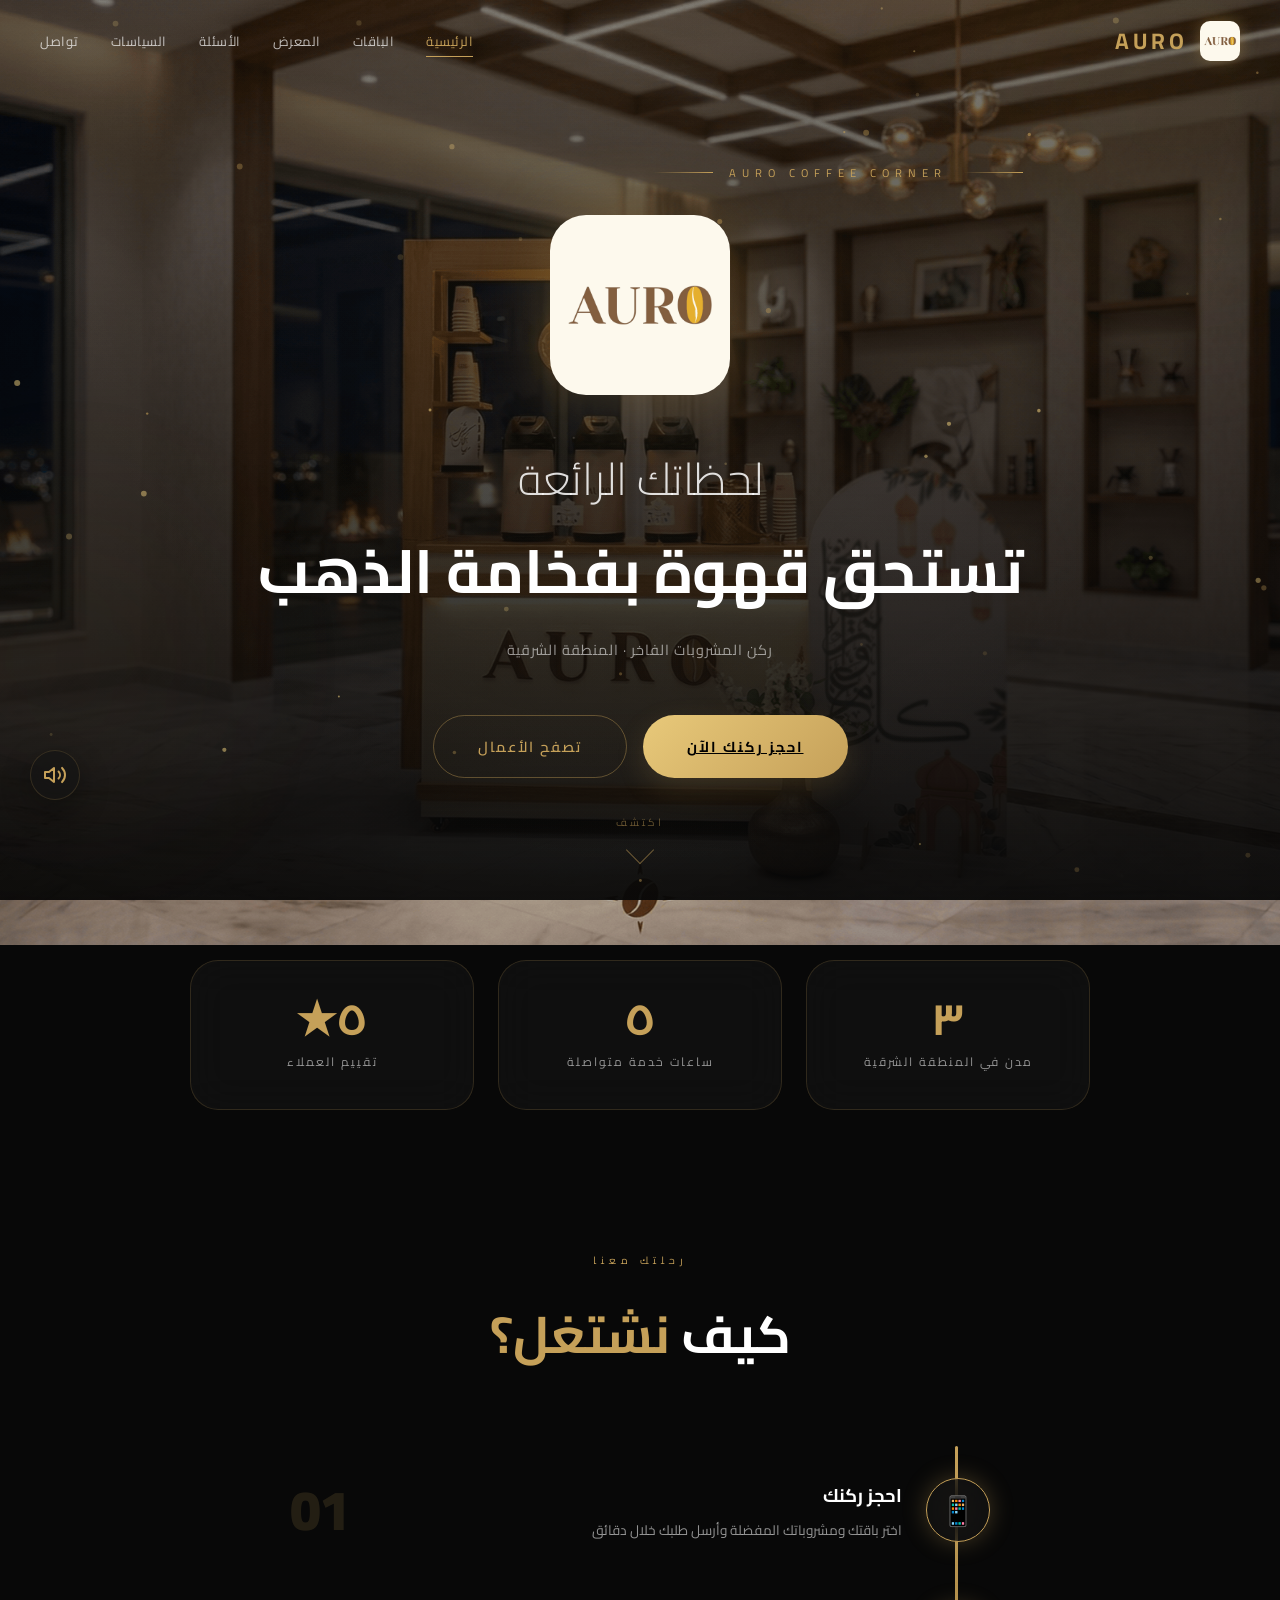
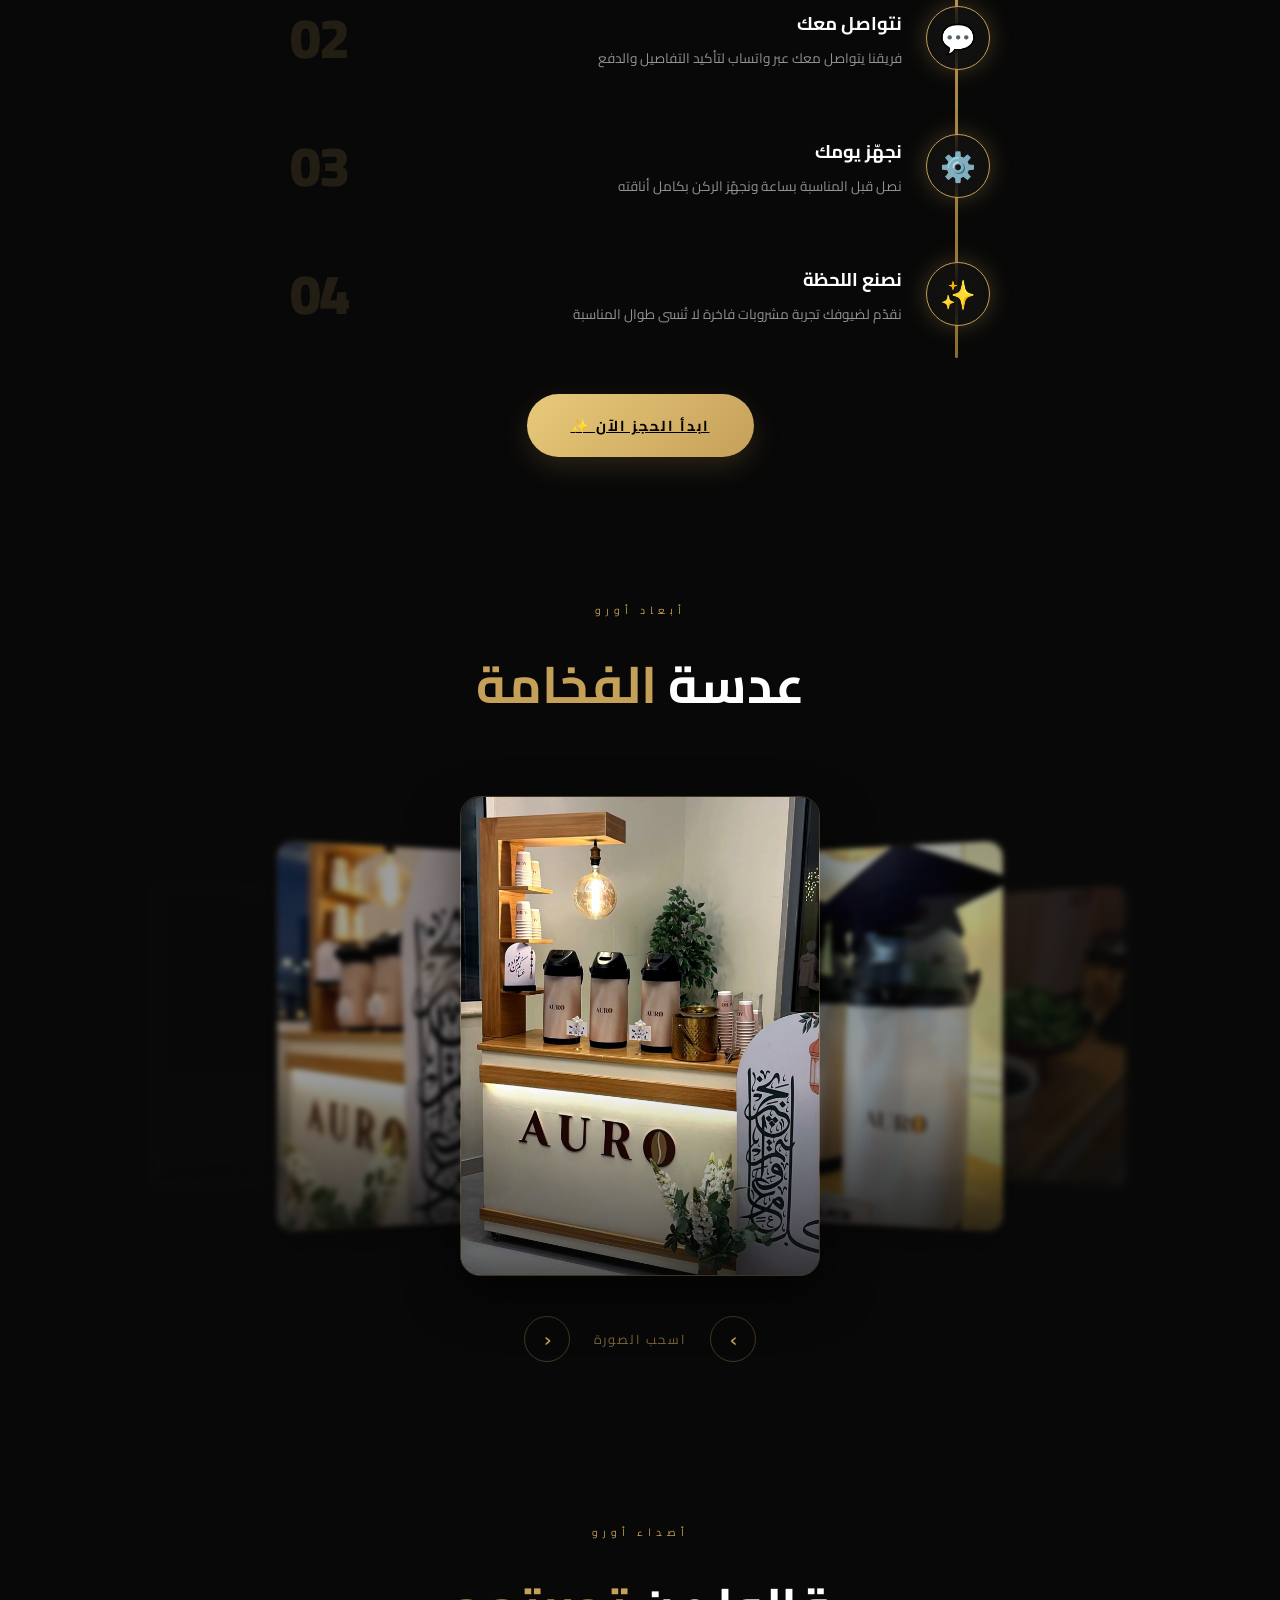
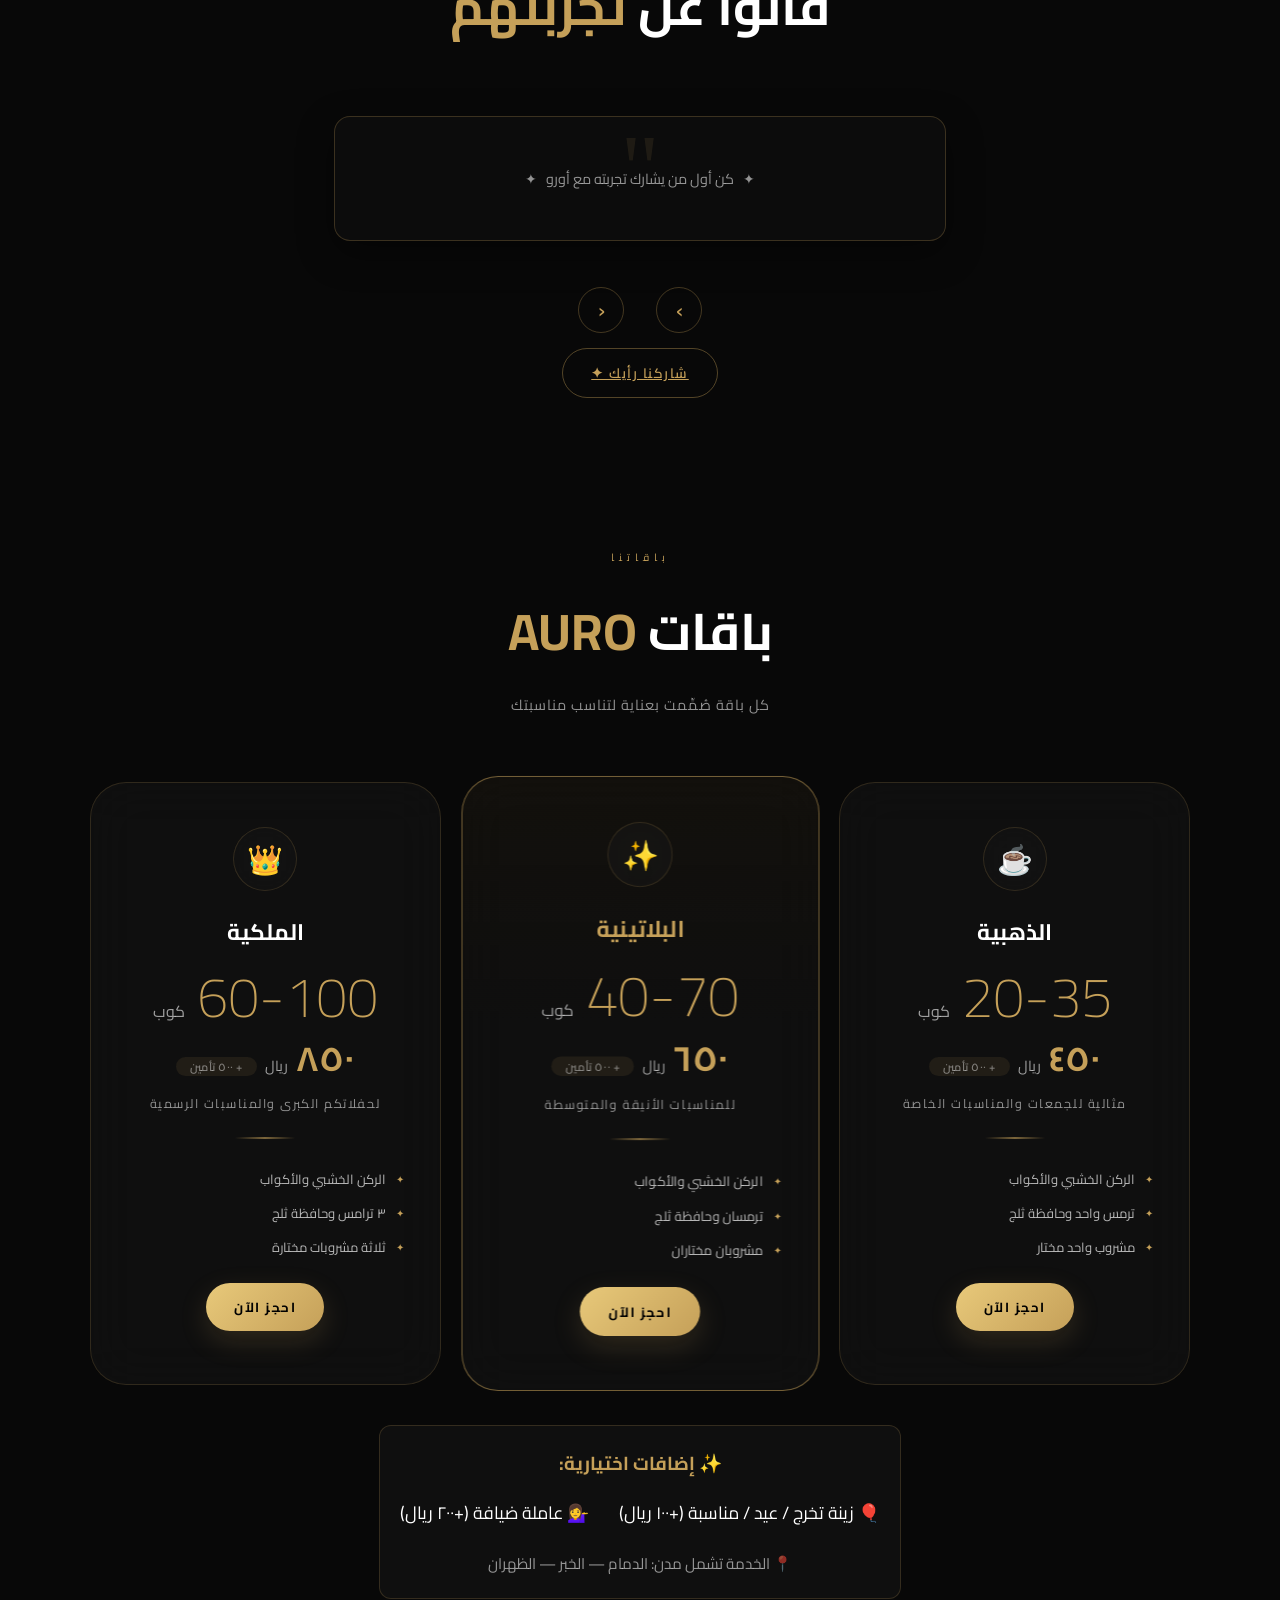
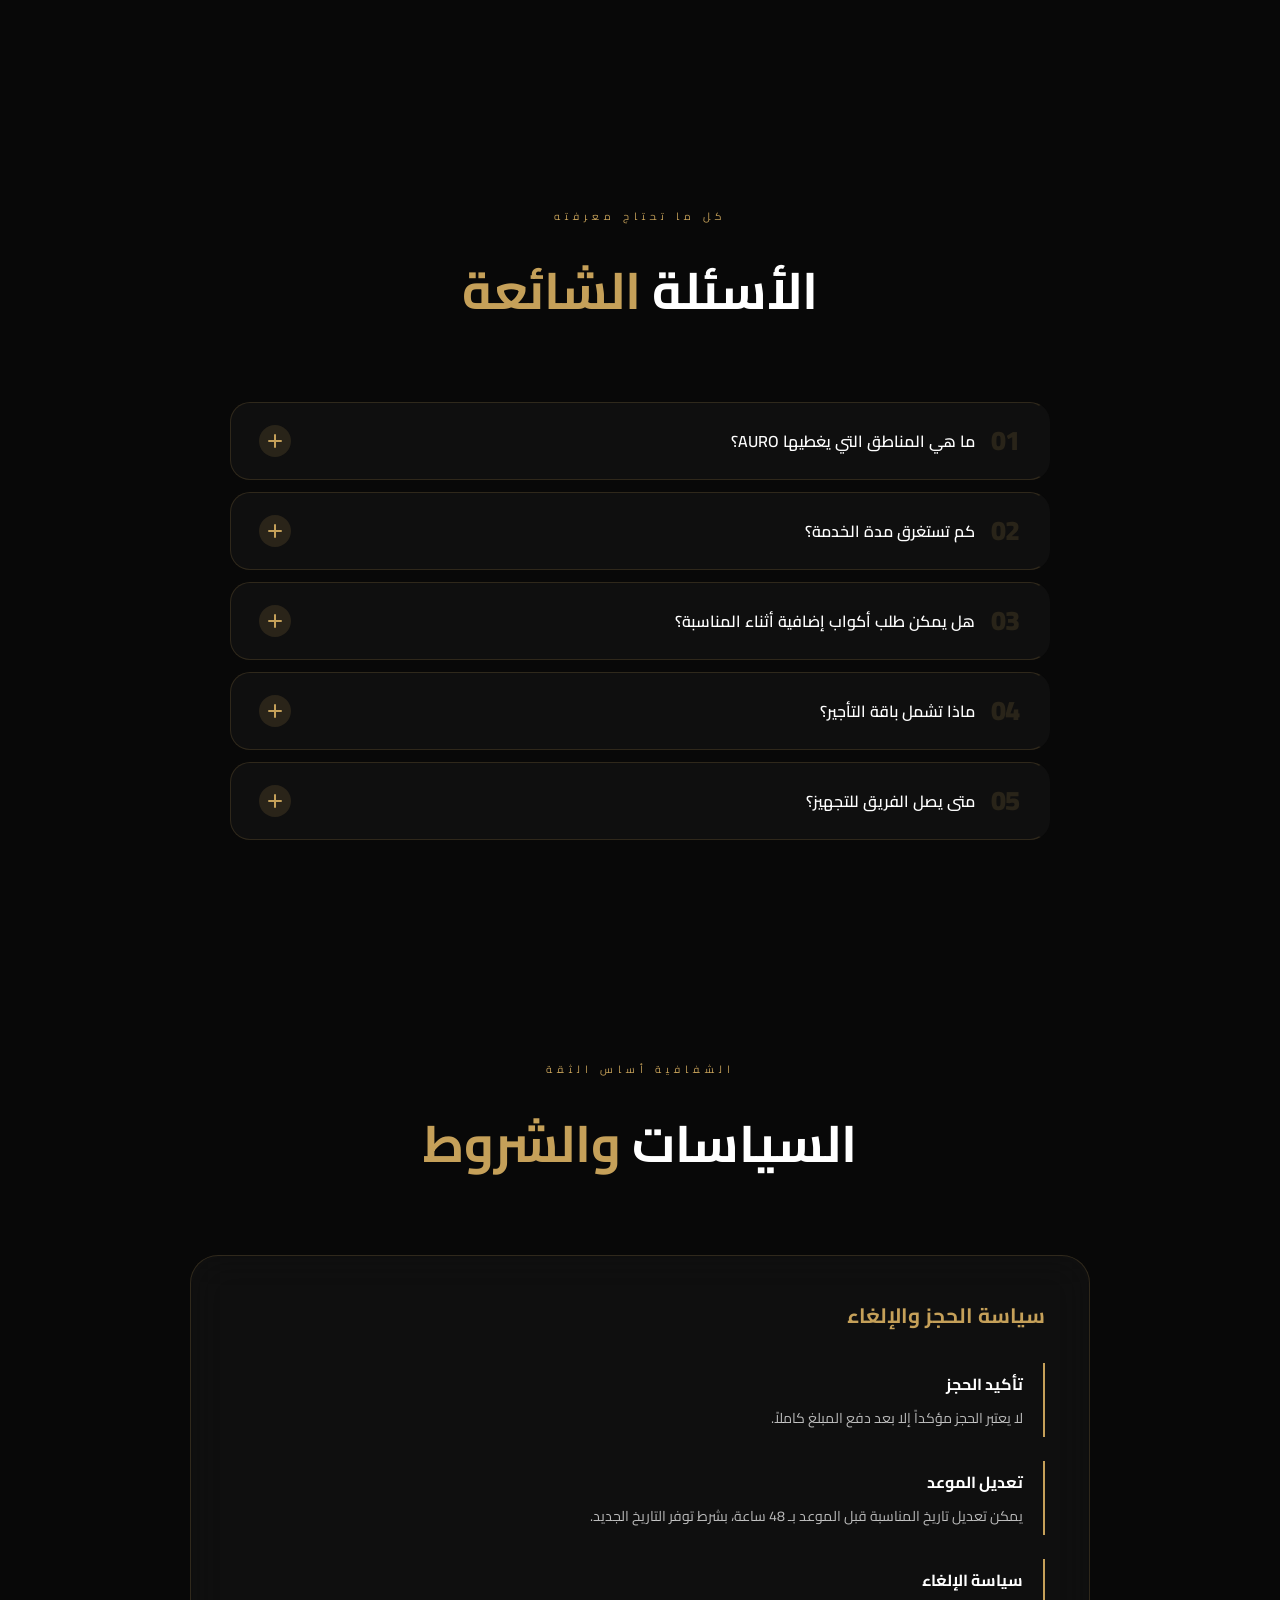
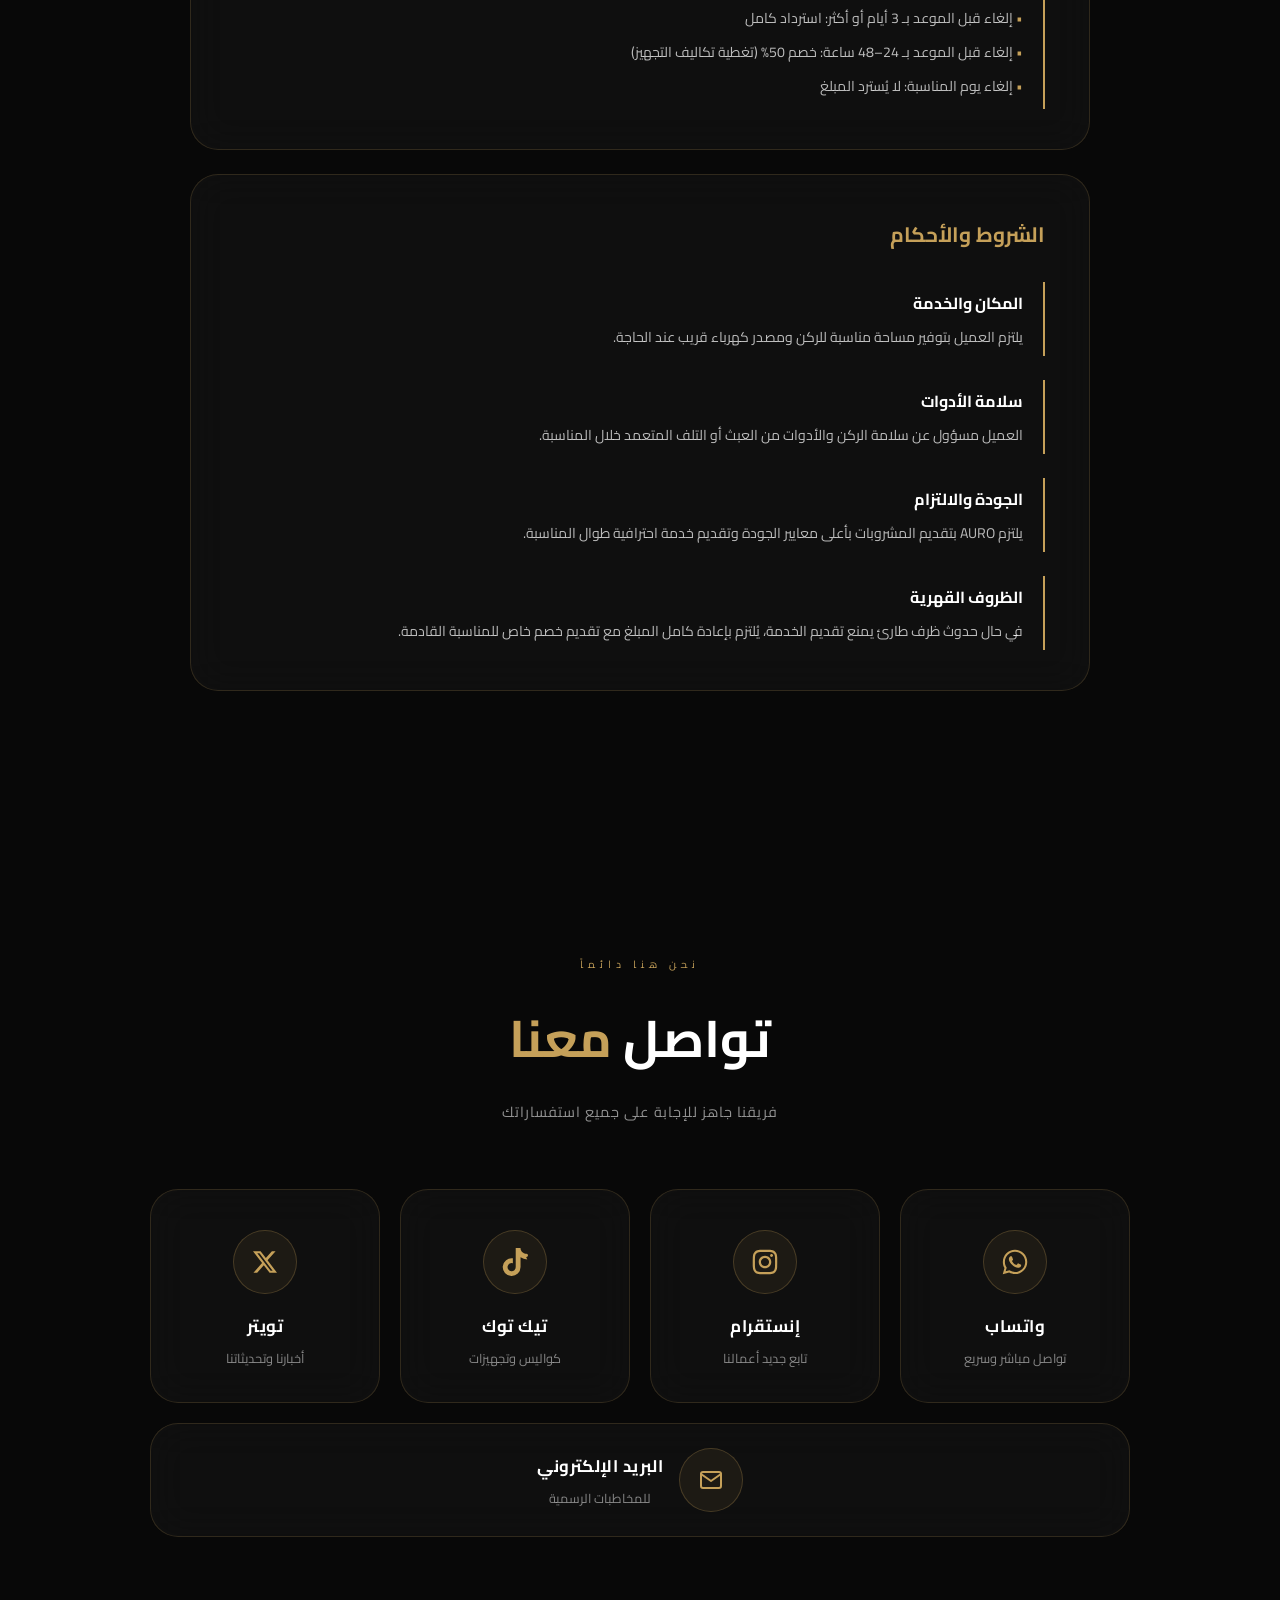
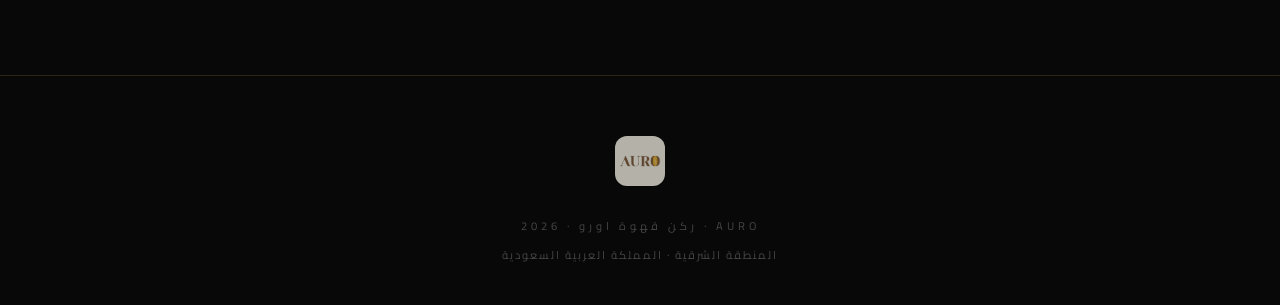
==== commit c2d5cfcb: "Update index.html" ====
--- a/index.html
+++ b/index.html
@@ -570,4 +570,4 @@
   <script src="script.js?v=20260805"></script>
 </body>
 
-</html>+</html>
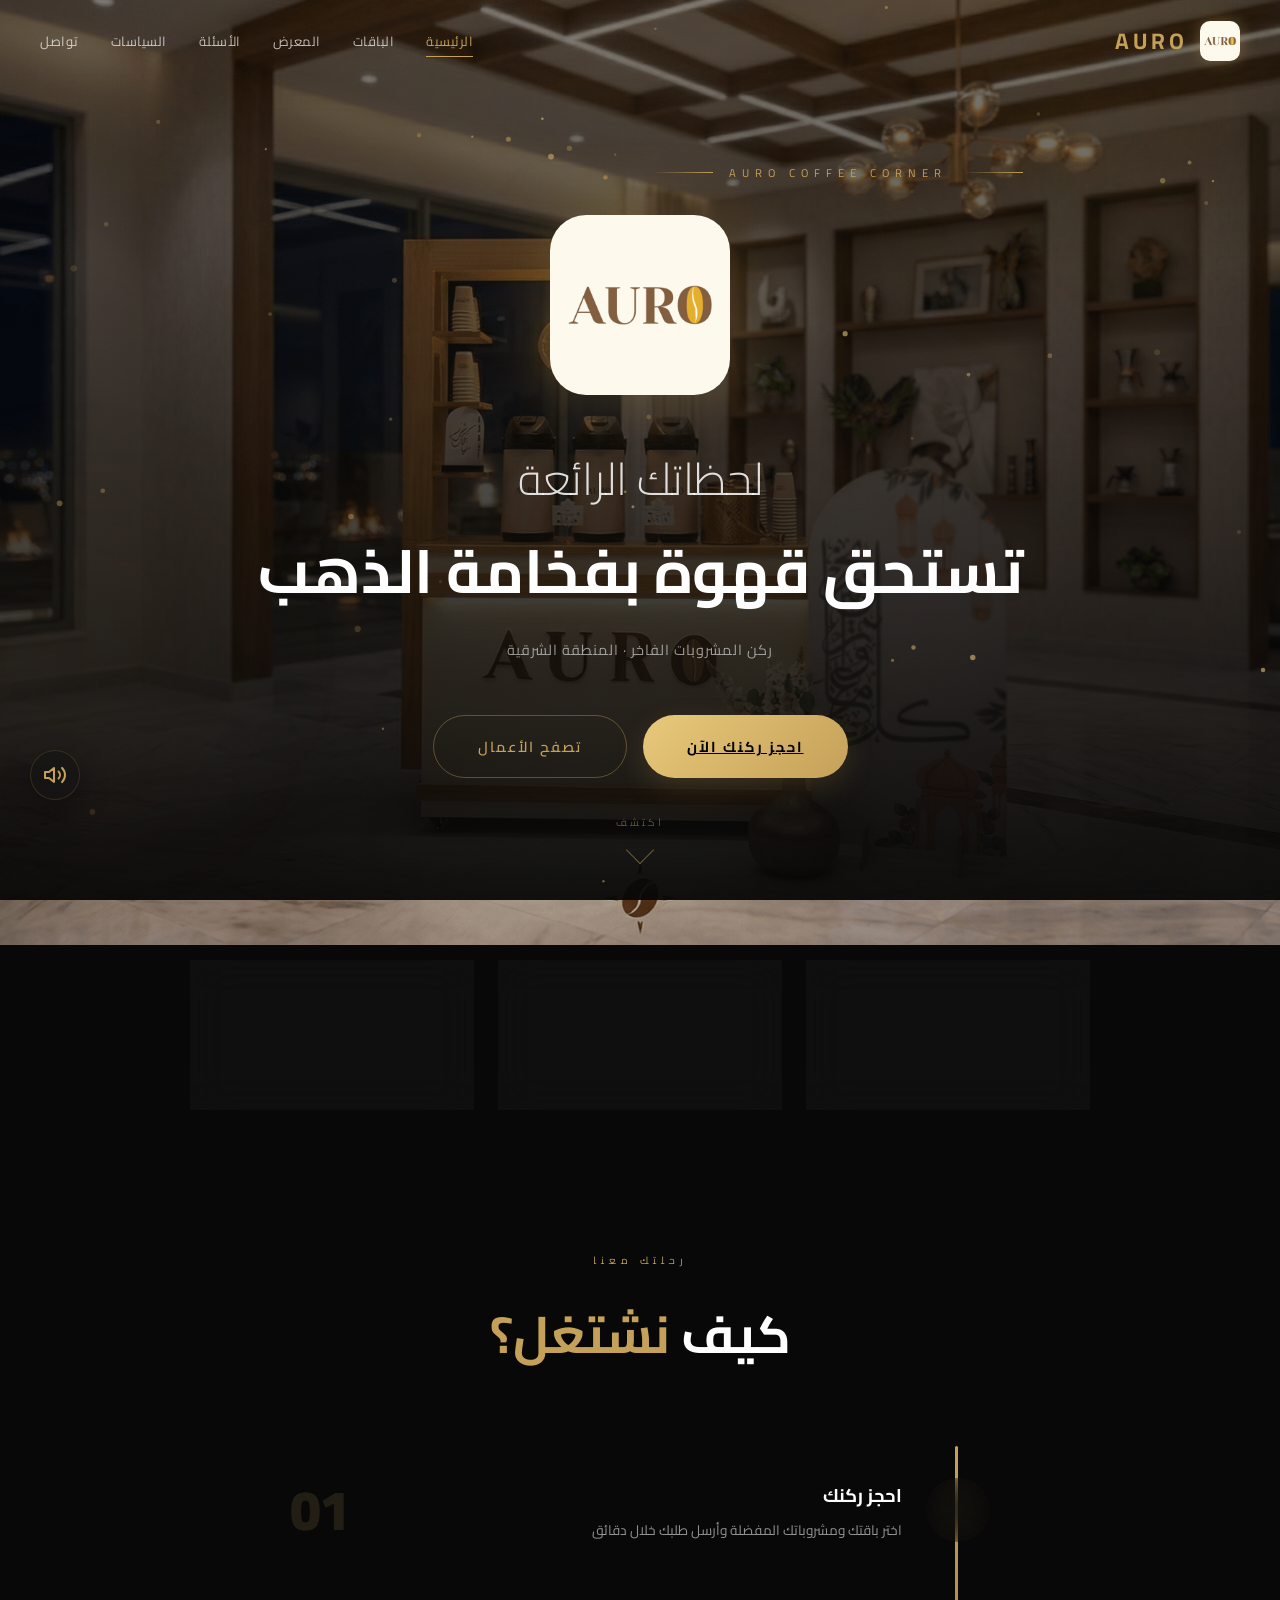
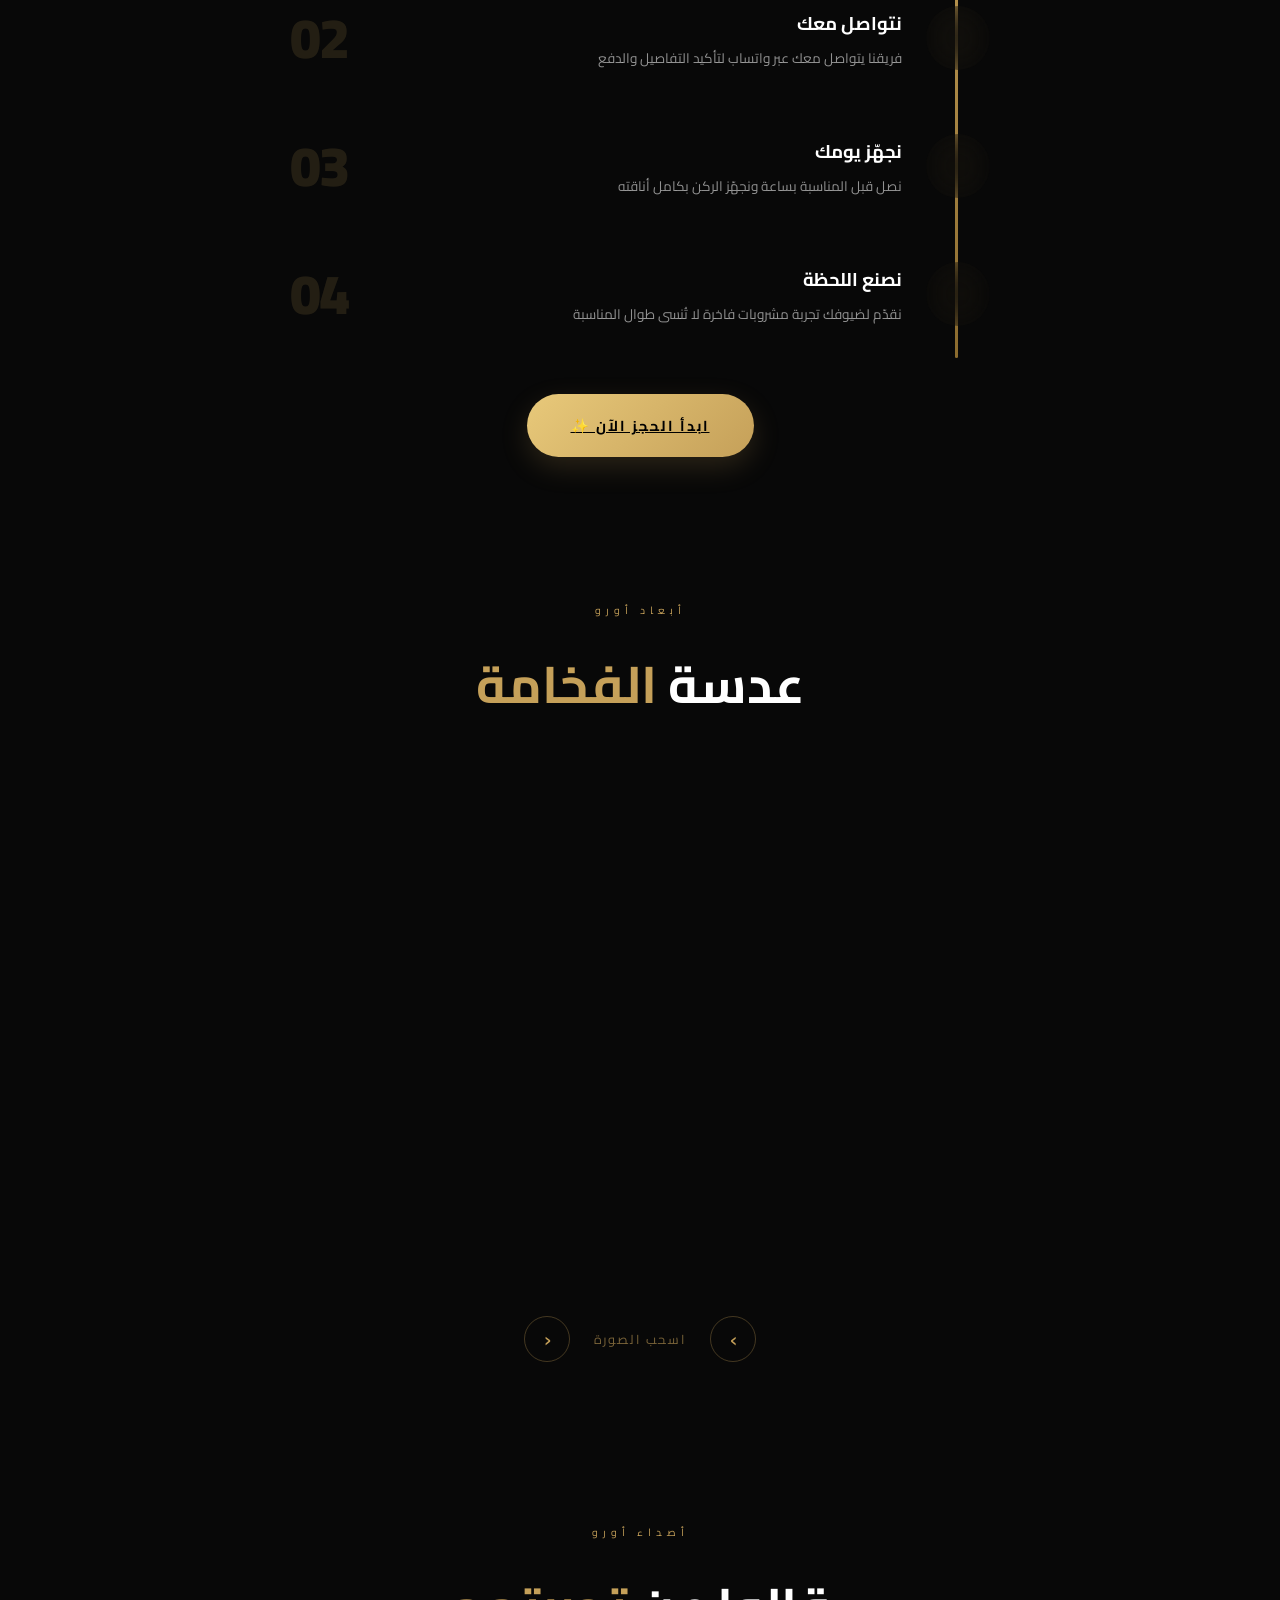
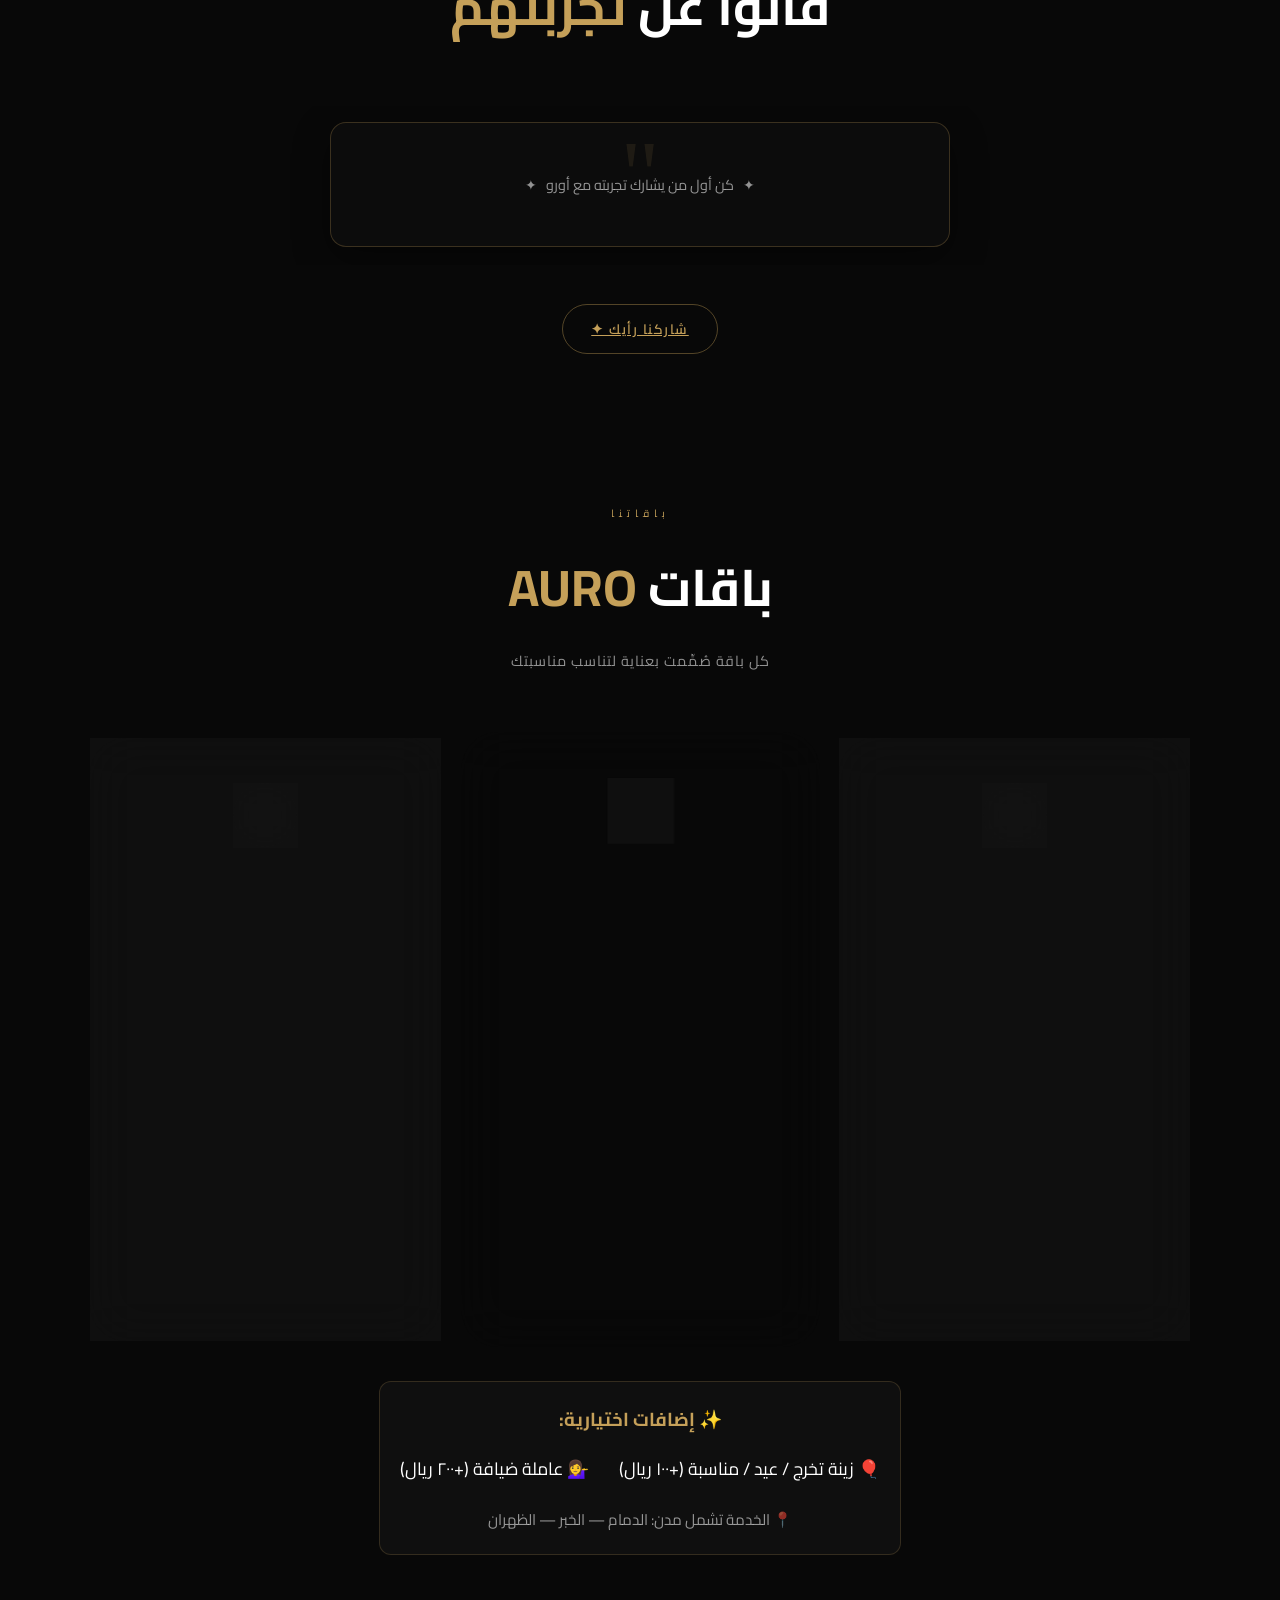
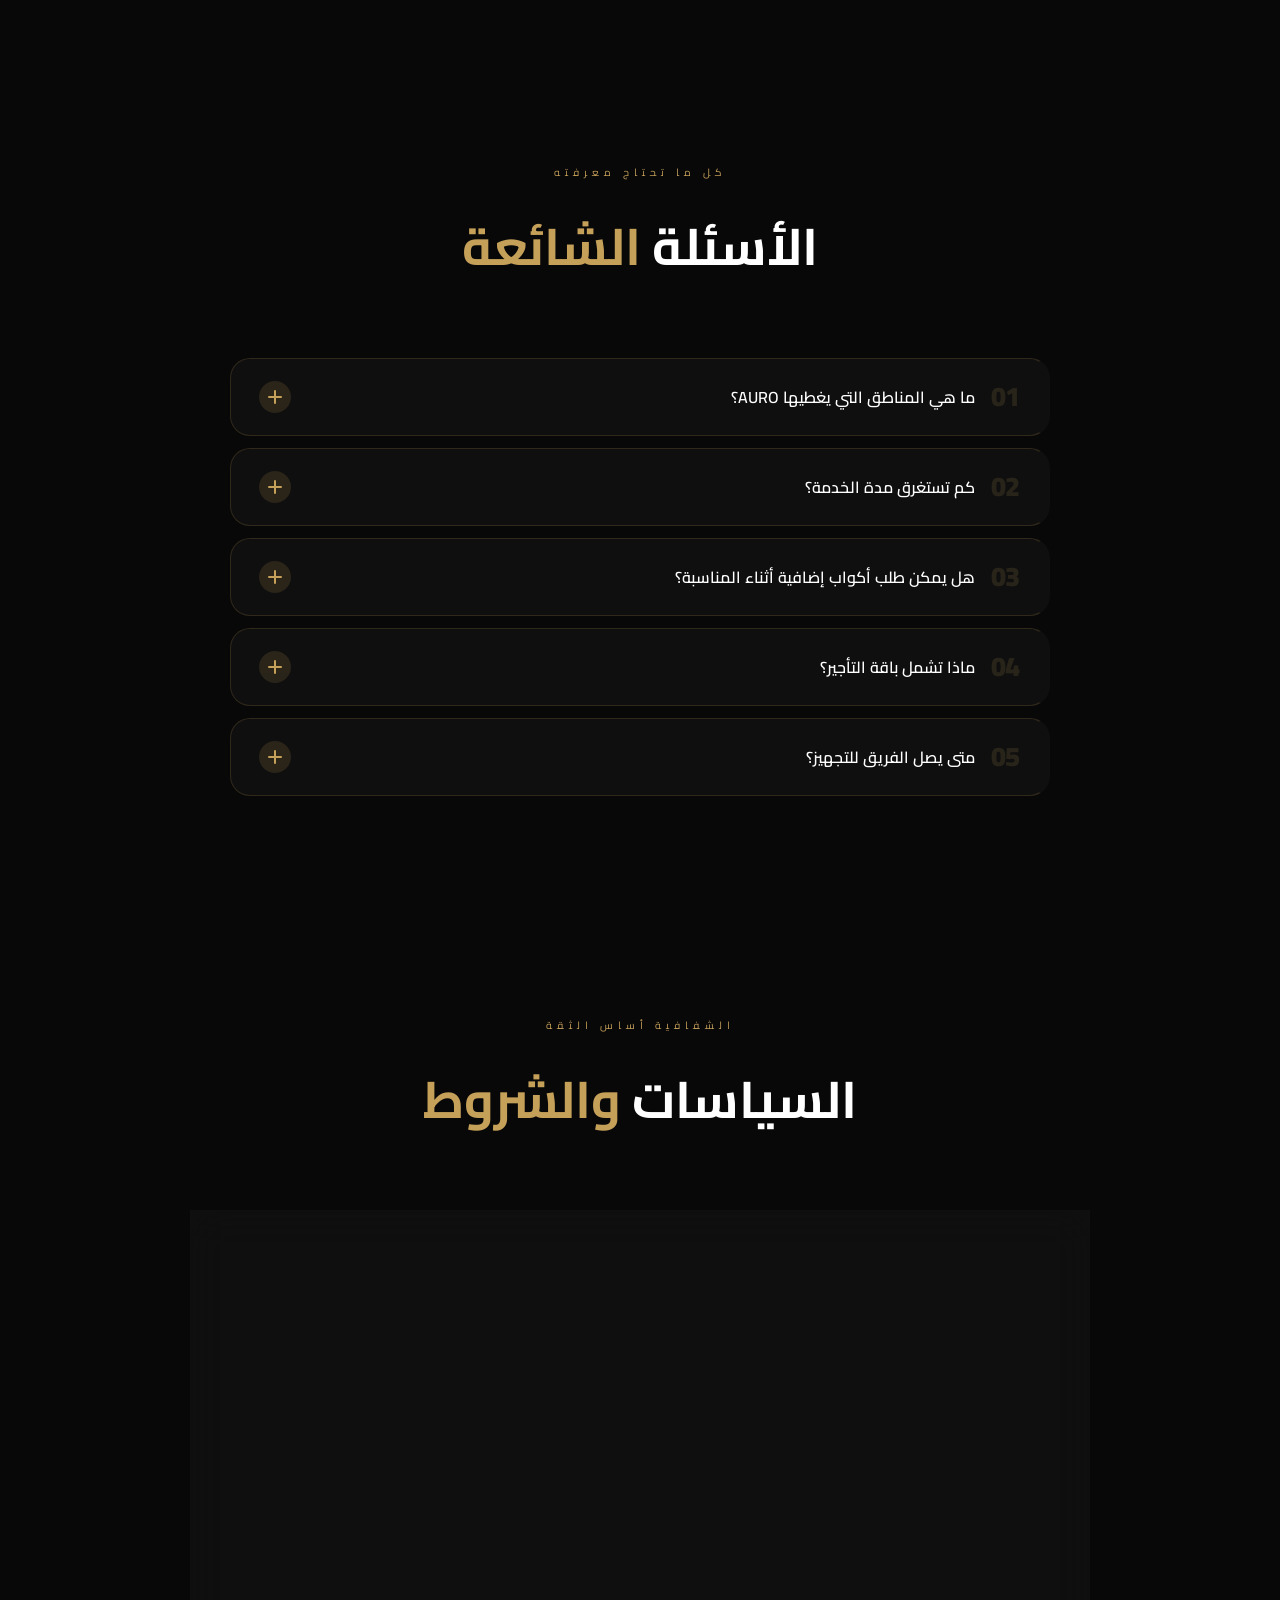
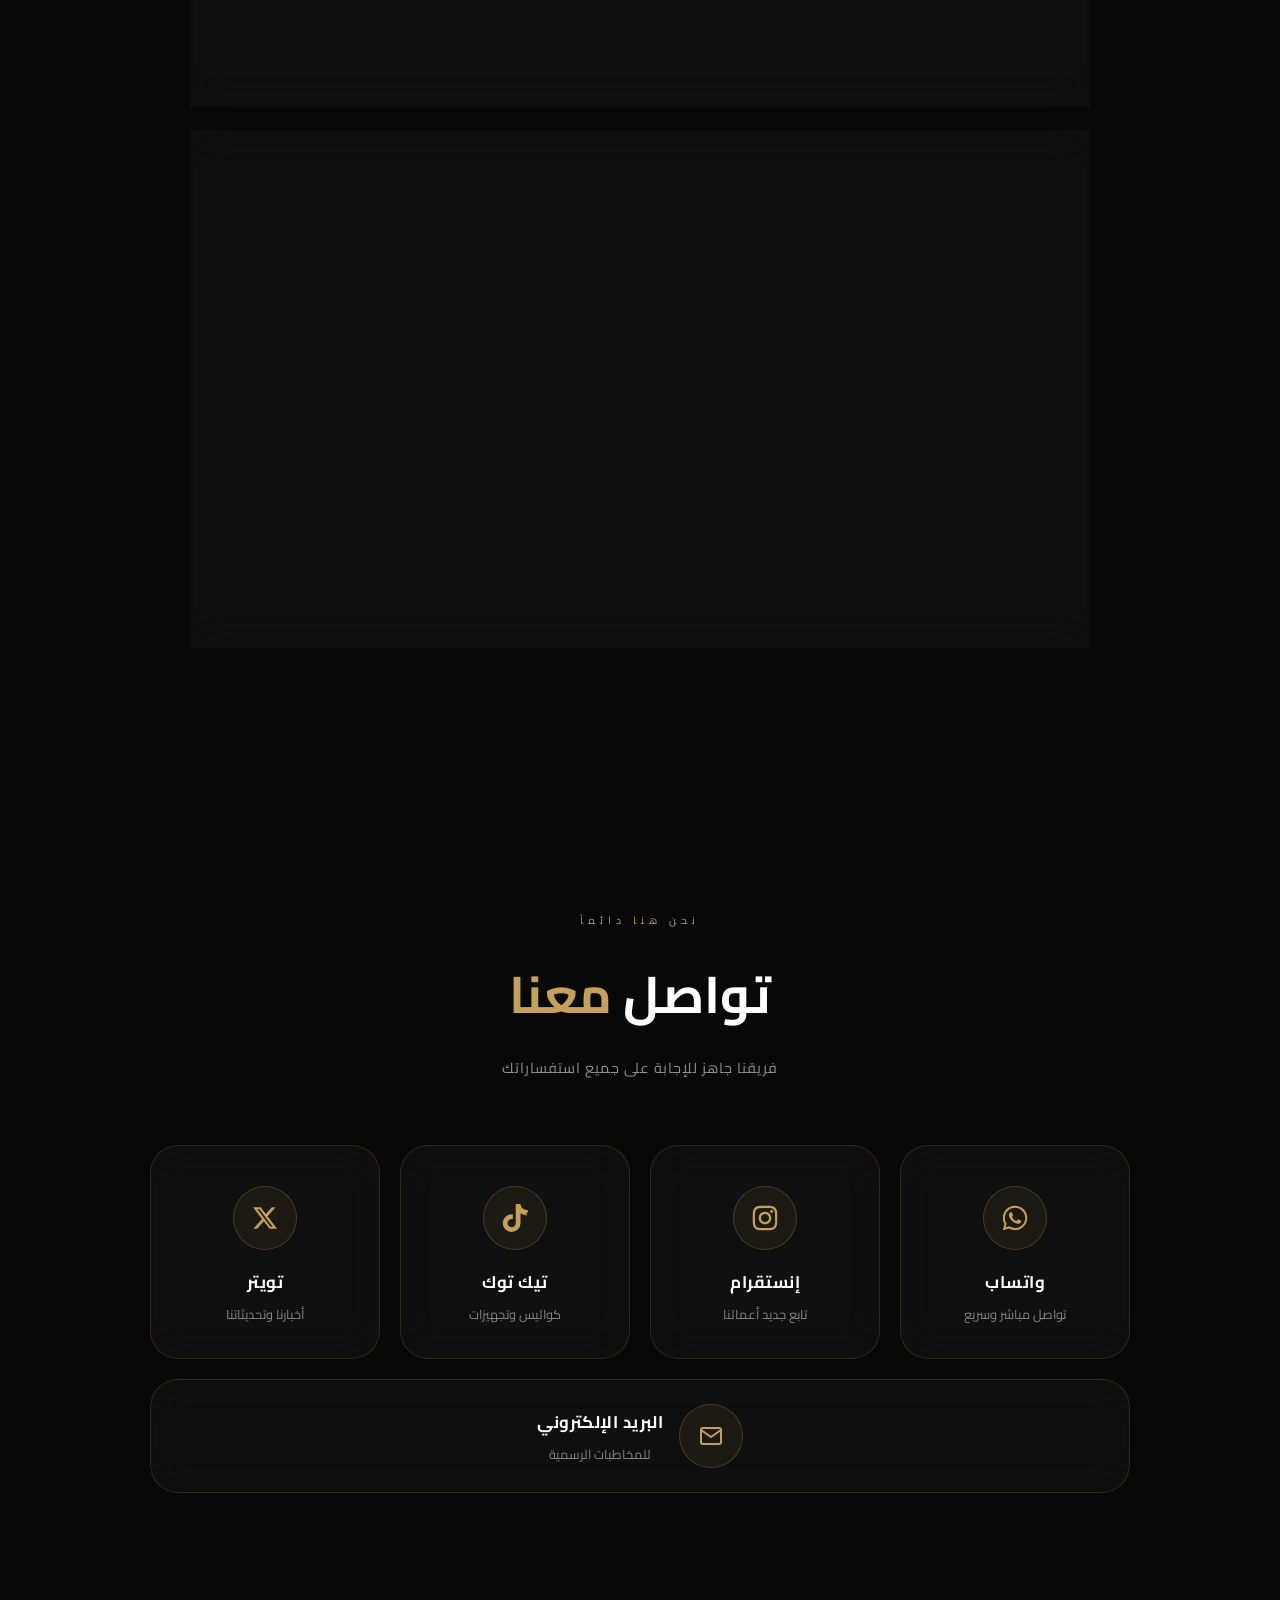
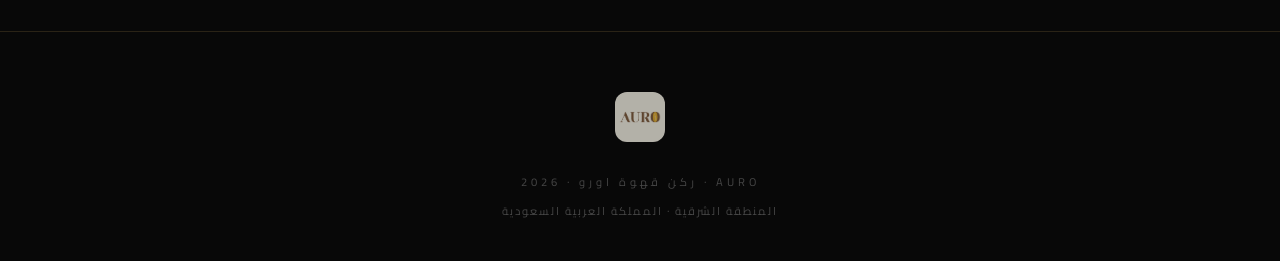
==== commit 715f91c4: "Rebuild reviews carousel on native CSS scroll-snap Replace the opacity-toggled CSS-grid-stacking car" ====
--- a/index.html
+++ b/index.html
@@ -260,13 +260,13 @@
       <h2 class="section-title">قالوا عن <span class="text-gold">تجربتهم</span></h2>
     </div>
 
-    <div class="rv-spotlight">
-      <div id="reviews-track" class="rv-spot-track">
+    <div class="rv-carousel">
+      <div id="reviews-track" class="rv-track">
         <!-- injected by JS -->
         <div class="reviews-empty">✦ &nbsp; كن أول من يشارك تجربته مع أورو &nbsp; ✦</div>
       </div>
 
-      <div class="rv-spot-controls">
+      <div class="rv-controls">
         <button class="rv-btn" id="rv-prev" aria-label="السابق">›</button>
         <div class="rv-dots" id="rv-dots"></div>
         <button class="rv-btn" id="rv-next" aria-label="التالي">‹</button>
@@ -570,4 +570,4 @@
   <script src="script.js?v=20260805"></script>
 </body>
 
-</html>
+</html>
--- a/style.css
+++ b/style.css
@@ -546,45 +546,27 @@
 ::selection { background: rgba(197,160,89,0.25); color: #fff; text-shadow: 0 0 5px rgba(197,160,89,0.5); }
 ::-moz-selection { background: rgba(197,160,89,0.25); color: #fff; }
 
-/* REVIEWS SPOTLIGHT */
+/* REVIEWS CAROUSEL — native scroll-snap, works even without JS auto-advance */
 #reviews { min-height: auto; padding: 80px 20px 60px; }
 #reviews .section-header { margin-bottom: 52px; }
 
-.rv-spotlight { width: 100%; max-width: 680px; margin: 0 auto; text-align: center; }
-
-/* CSS Grid stacking — all cards share the same cell; tallest one sets height */
-.rv-spot-track {
-    display: grid;
-    grid-template-columns: 1fr;
-}
-
-.rv-spot-card {
-    grid-column: 1;
-    grid-row: 1;
-    display: flex;
-    flex-direction: column;
-    align-items: center;
-    padding: 35px 25px 25px;
-    opacity: 0;
-    transition: opacity 0.75s ease;
-    pointer-events: none;
-    position: relative;
-
-    background: rgba(18, 18, 18, 0.55);
-    border: 1px solid rgba(197, 160, 89, 0.25);
-    border-radius: 16px;
-    box-shadow: 0 12px 36px rgba(0, 0, 0, 0.4);
-    backdrop-filter: blur(12px);
-    -webkit-backdrop-filter: blur(12px);
-    margin: 10px auto;
-    width: 90%;
-    max-width: 620px;
-}
-.rv-spot-card.active { opacity: 1; pointer-events: auto; }
-.rv-spot-card.active::before {
-    content: ''; position: absolute; inset: 14px; z-index: -1;
-    border: 1px solid rgba(197,160,89,.15); border-radius: 14px;
-    transform: translateY(12px) scale(.96); opacity: .7;
+.rv-carousel { width: 100%; max-width: 720px; margin: 0 auto; position: relative; }
+
+.rv-track {
+    display: flex; gap: 18px; overflow-x: auto; scroll-snap-type: x mandatory;
+    padding: 6px 4px 8px; scroll-behavior: smooth;
+    -webkit-overflow-scrolling: touch;
+    scrollbar-width: none; -ms-overflow-style: none;
+}
+.rv-track::-webkit-scrollbar { display: none; }
+
+.rv-card {
+    flex: 0 0 100%; scroll-snap-align: center; scroll-snap-stop: always;
+    display: flex; flex-direction: column; align-items: center; text-align: center;
+    padding: 40px 28px 30px; position: relative;
+    background: rgba(18, 18, 18, 0.55); border: 1px solid rgba(197, 160, 89, 0.25);
+    border-radius: 16px; box-shadow: 0 12px 36px rgba(0, 0, 0, 0.4);
+    backdrop-filter: blur(12px); -webkit-backdrop-filter: blur(12px);
 }
 
 .rv-initial-badge {
@@ -595,40 +577,15 @@
     box-shadow: 0 0 18px rgba(197,160,89,.2);
 }
 
-.rv-big-quote {
-    font-size: 5rem;
-    color: var(--gold);
-    opacity: 0.14;
-    line-height: 0.6;
-    font-family: Georgia, serif;
-    margin-bottom: 22px;
-    display: block;
-}
-.rv-spot-card.active .rv-big-quote { opacity: 0.24; }
-
-.rv-spot-text {
-    font-size: 1.08rem;
-    color: rgba(255,255,255,0.84);
-    line-height: 1.95;
-    font-style: italic;
-    margin-bottom: 30px;
-    max-width: 560px;
-}
-
-.rv-spot-author { display: flex; flex-direction: column; align-items: center; gap: 5px; }
-.rv-spot-divider { width: 36px; height: 1.5px; background: linear-gradient(90deg, transparent, var(--gold), transparent); margin-bottom: 4px; }
-.rv-spot-name { font-size: 0.82rem; font-weight: 700; color: var(--gold-light); letter-spacing: 3px; text-transform: uppercase; }
-.rv-spot-stars { color: var(--gold); font-size: 0.75rem; letter-spacing: 4px; opacity: 0.9; }
-.rv-spot-stars span { display: inline-block; opacity: 0; transform: translateY(4px); transition: opacity .4s ease, transform .4s ease; }
-.rv-spot-card.active .rv-spot-stars span { opacity: 1; transform: translateY(0); }
-.rv-spot-stars span:nth-child(1) { transition-delay: 0s; }
-.rv-spot-stars span:nth-child(2) { transition-delay: .06s; }
-.rv-spot-stars span:nth-child(3) { transition-delay: .12s; }
-.rv-spot-stars span:nth-child(4) { transition-delay: .18s; }
-.rv-spot-stars span:nth-child(5) { transition-delay: .24s; }
+.rv-quote { font-size: 5rem; color: var(--gold); opacity: 0.24; line-height: 0.6; font-family: Georgia, serif; margin-bottom: 22px; display: block; }
+.rv-text { font-size: 1.08rem; color: rgba(255,255,255,0.84); line-height: 1.95; font-style: italic; margin-bottom: 30px; max-width: 560px; }
+.rv-author { display: flex; flex-direction: column; align-items: center; gap: 5px; }
+.rv-divider { width: 36px; height: 1.5px; background: linear-gradient(90deg, transparent, var(--gold), transparent); margin-bottom: 4px; }
+.rv-name { font-size: 0.82rem; font-weight: 700; color: var(--gold-light); letter-spacing: 3px; text-transform: uppercase; }
+.rv-stars { color: var(--gold); font-size: 0.75rem; letter-spacing: 4px; opacity: 0.9; }
 
 /* Controls */
-.rv-spot-controls { display: flex; align-items: center; justify-content: center; gap: 16px; margin-top: 36px; }
+.rv-controls { display: flex; align-items: center; justify-content: center; gap: 16px; margin-top: 24px; }
 
 .rv-btn {
     width: 46px; height: 46px; border-radius: 50%;
@@ -657,9 +614,8 @@
 
 @media (max-width: 767px) {
     #reviews { padding: 56px 16px 40px; }
-    .rv-spotlight { max-width: 100%; }
-    .rv-big-quote { font-size: 3.8rem; }
-    .rv-spot-text { font-size: 0.92rem; line-height: 1.85; }
+    .rv-quote { font-size: 3.8rem; }
+    .rv-text { font-size: 0.92rem; line-height: 1.85; }
     .rv-btn { width: 42px; height: 42px; font-size: 1.3rem; }
     .rv-dot { padding: 6px 0; box-sizing: content-box; }
 }
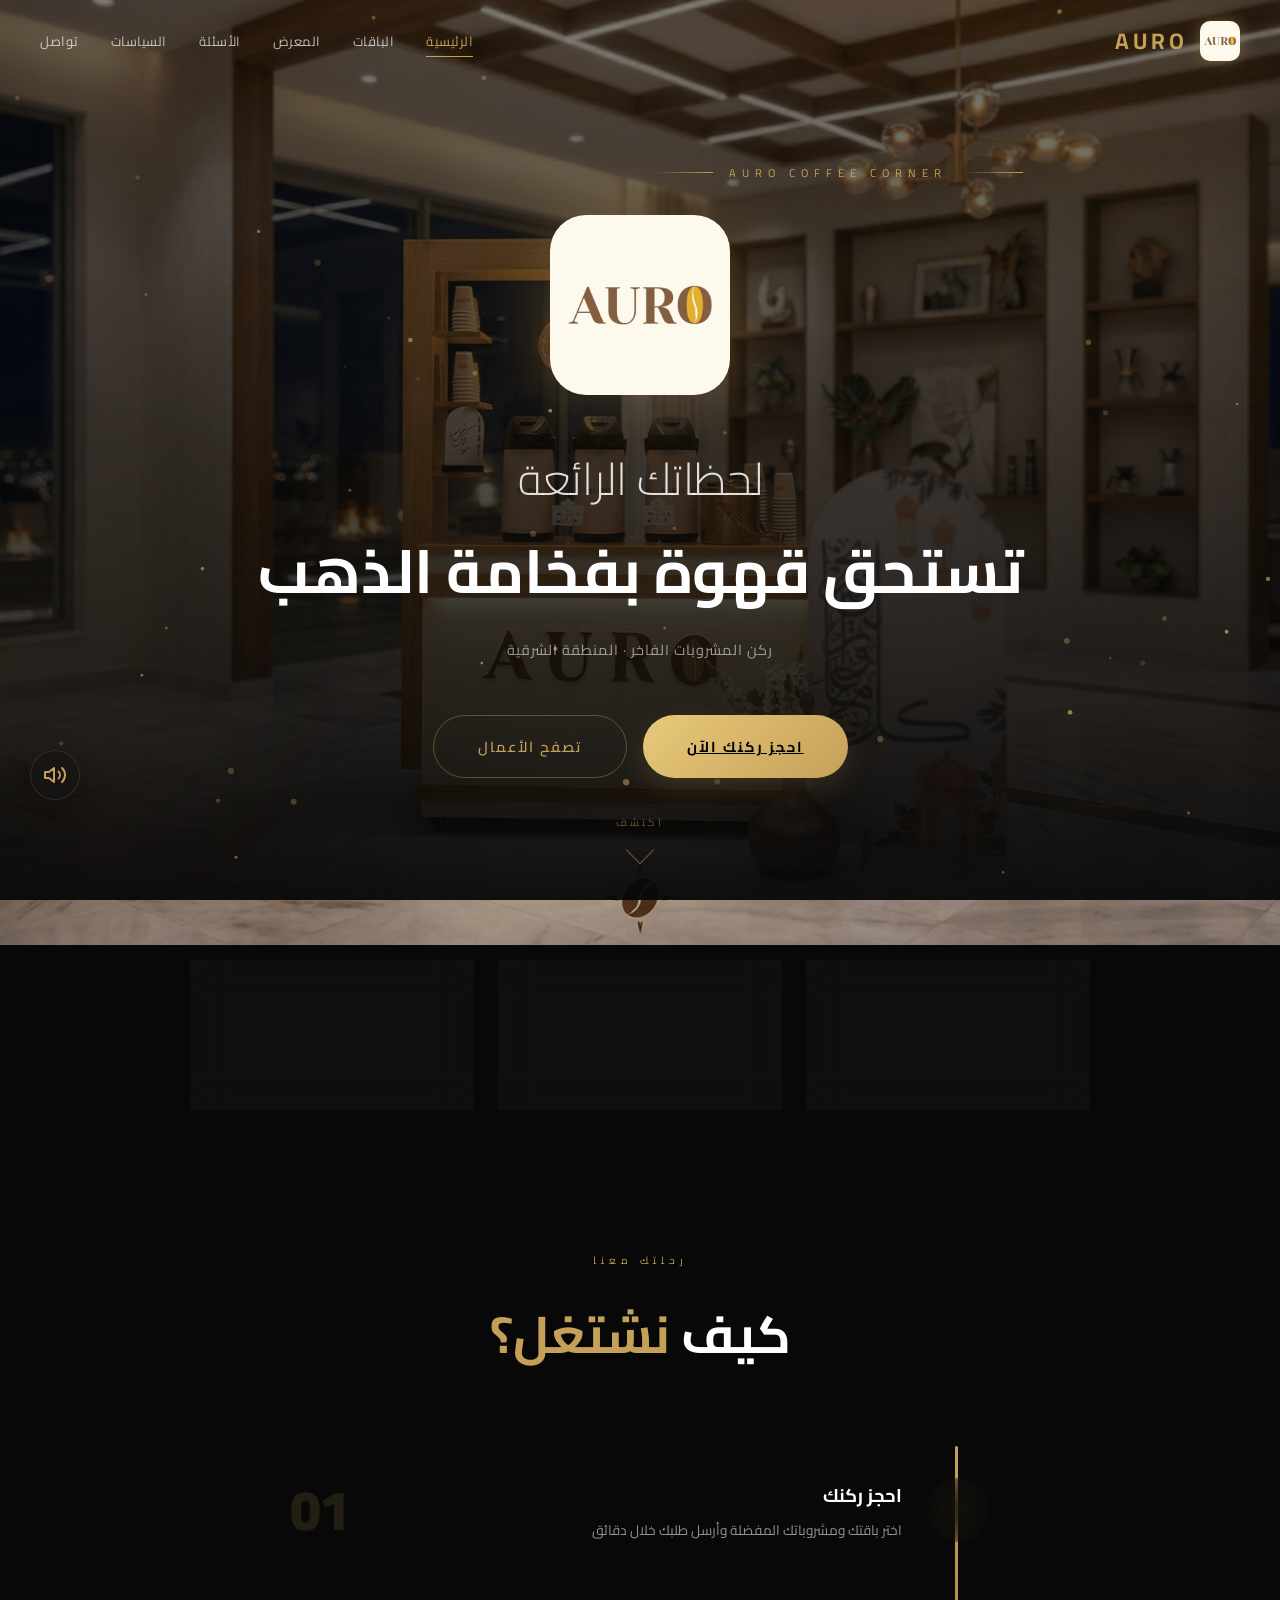
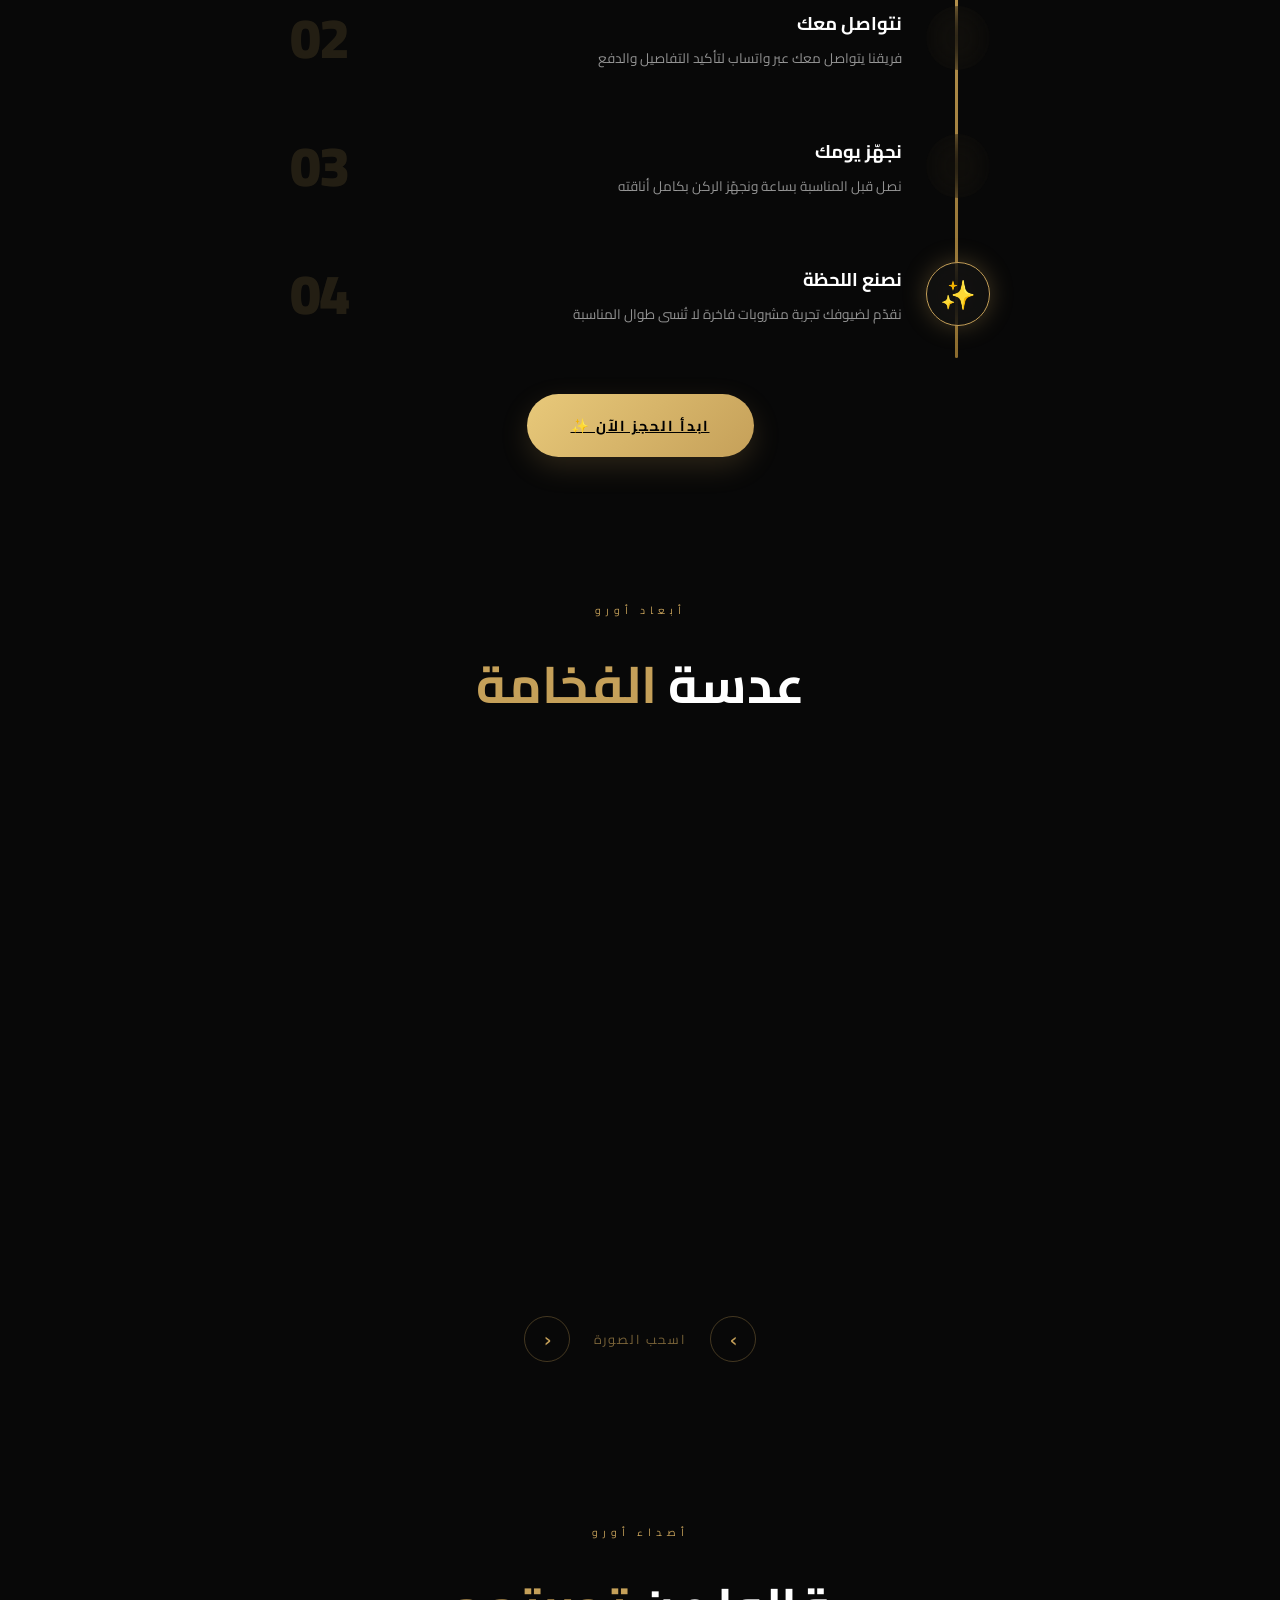
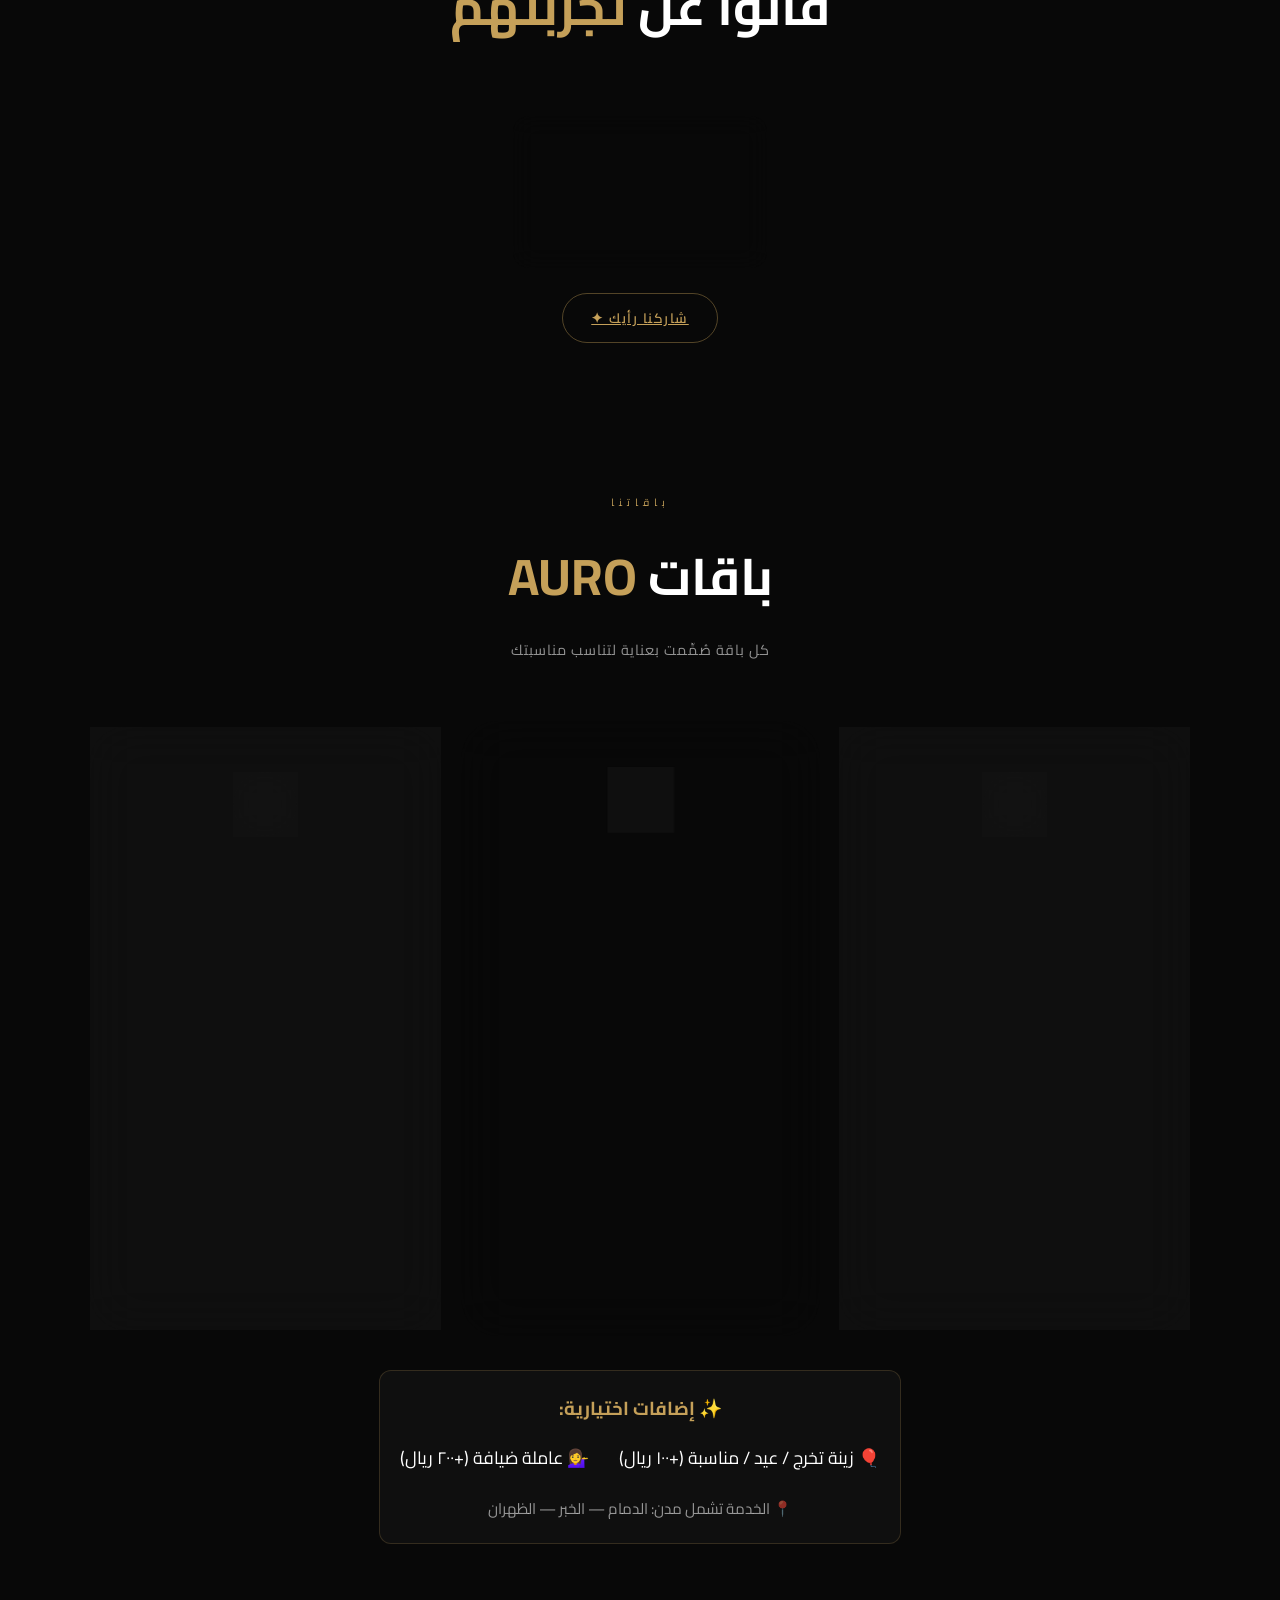
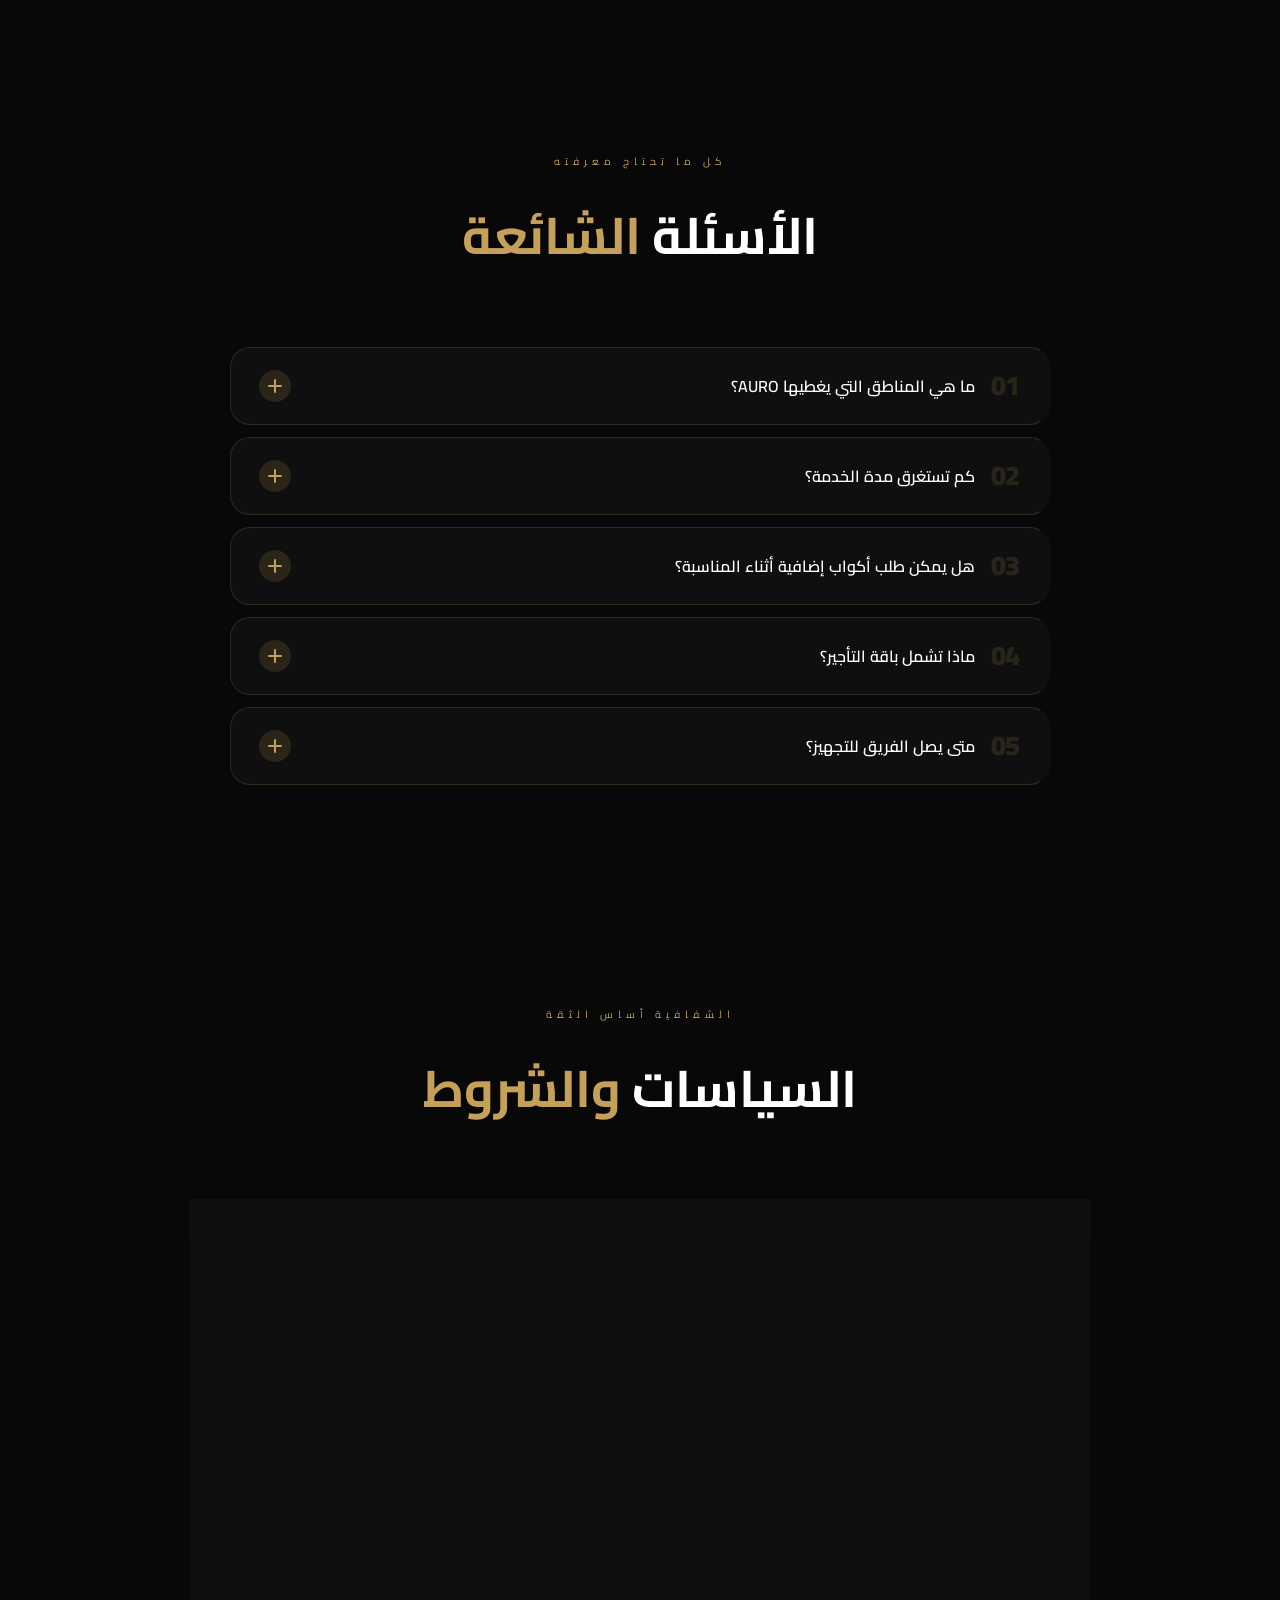
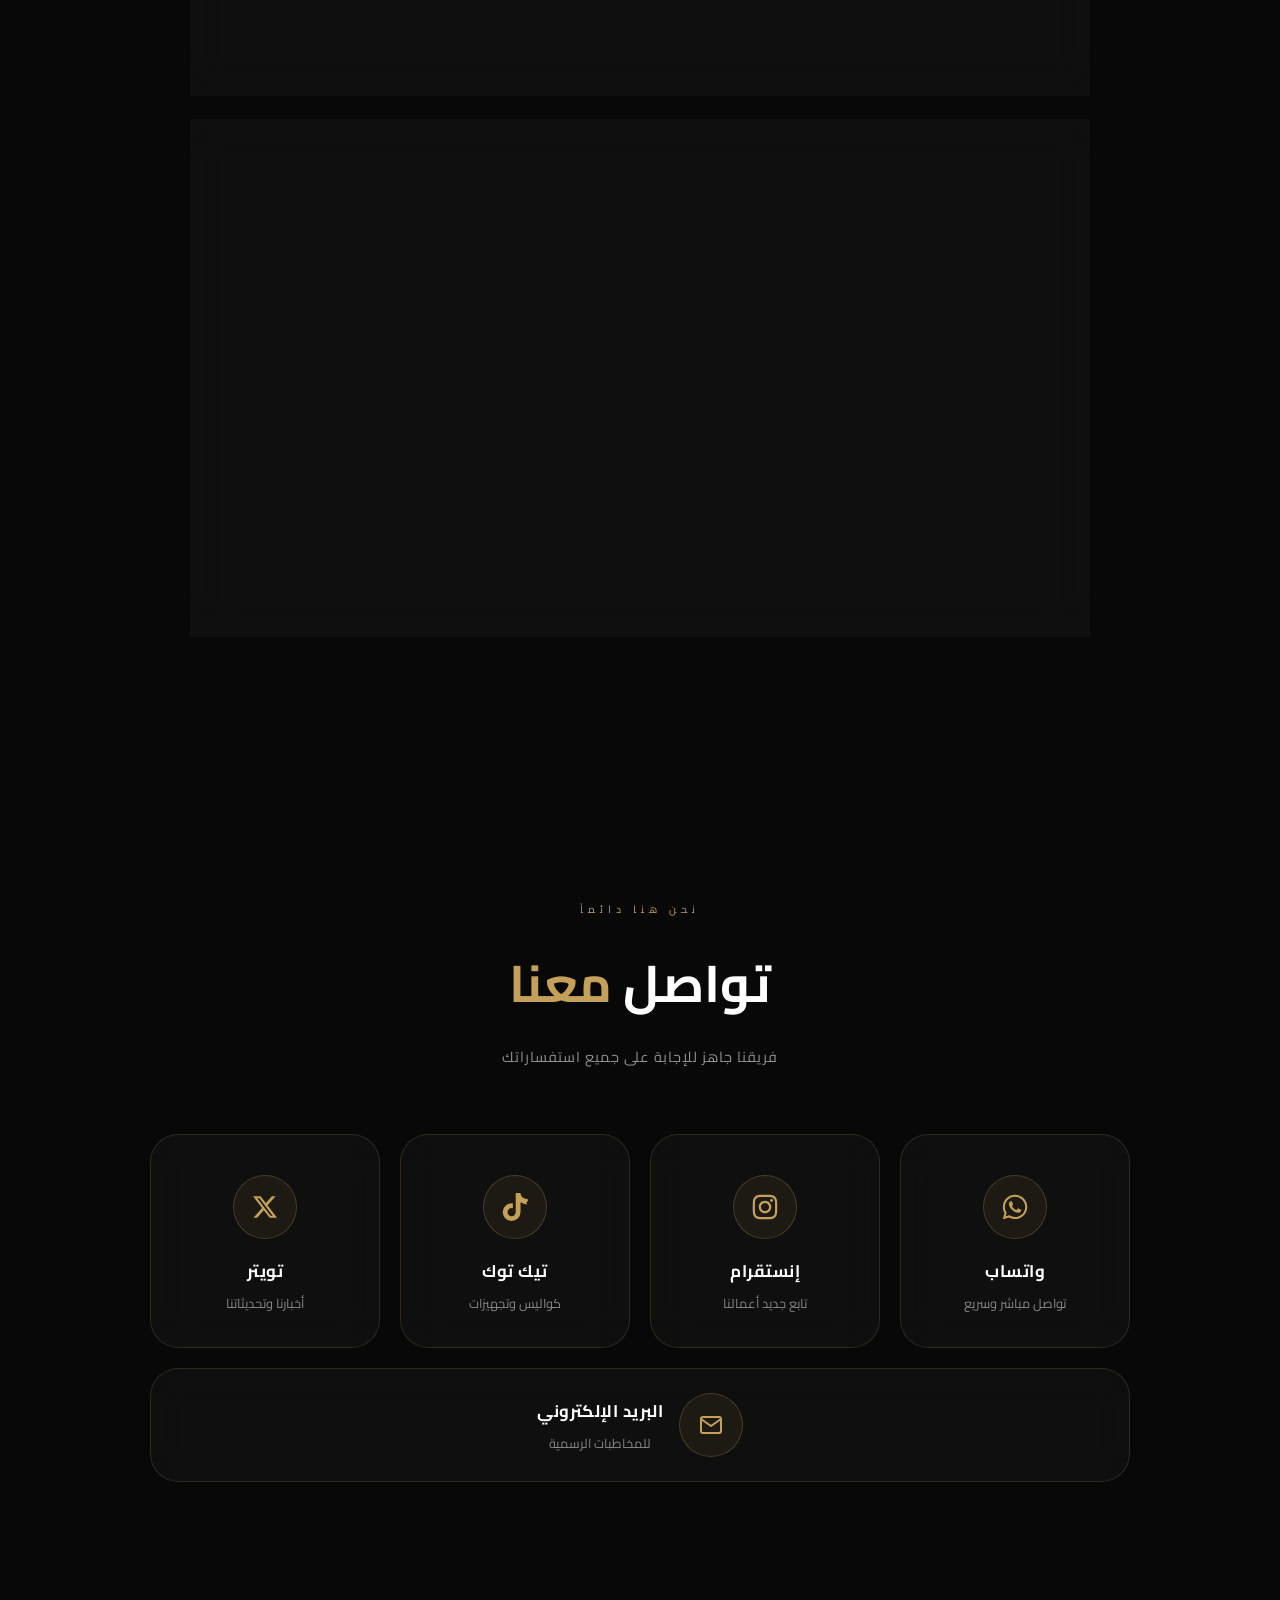
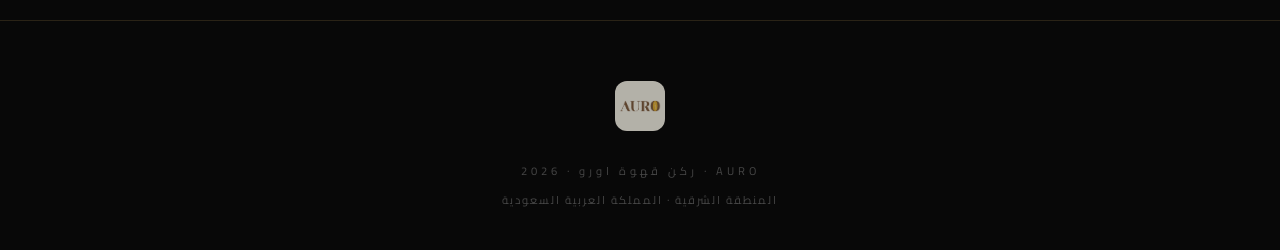
==== commit d7524fb6: "Rebuild reviews as 3D coverflow (center card + peeking sides) Replace the scroll-snap carousel with " ====
--- a/index.html
+++ b/index.html
@@ -260,18 +260,15 @@
       <h2 class="section-title">قالوا عن <span class="text-gold">تجربتهم</span></h2>
     </div>
 
-    <div class="rv-carousel">
-      <div id="reviews-track" class="rv-track">
-        <!-- injected by JS -->
-        <div class="reviews-empty">✦ &nbsp; كن أول من يشارك تجربته مع أورو &nbsp; ✦</div>
-      </div>
-
-      <div class="rv-controls">
-        <button class="rv-btn" id="rv-prev" aria-label="السابق">›</button>
-        <div class="rv-dots" id="rv-dots"></div>
-        <button class="rv-btn" id="rv-next" aria-label="التالي">‹</button>
-      </div>
-    </div>
+    <div id="reviews-empty-wrap">
+      <div class="reviews-empty">✦ &nbsp; كن أول من يشارك تجربته مع أورو &nbsp; ✦</div>
+    </div>
+    <div class="rv-carousel" id="rv-carousel" style="display:none">
+      <button class="rv-btn" id="rv-prev" aria-label="السابق">›</button>
+      <div class="rv-stage" id="reviews-track"></div>
+      <button class="rv-btn" id="rv-next" aria-label="التالي">‹</button>
+    </div>
+    <div class="rv-dots" id="rv-dots"></div>
 
     <div class="section-cta--tight">
       <a href="feedback.html" class="btn-outline rv-cta">شاركنا رأيك ✦</a>
--- a/style.css
+++ b/style.css
@@ -546,57 +546,69 @@
 ::selection { background: rgba(197,160,89,0.25); color: #fff; text-shadow: 0 0 5px rgba(197,160,89,0.5); }
 ::-moz-selection { background: rgba(197,160,89,0.25); color: #fff; }
 
-/* REVIEWS CAROUSEL — native scroll-snap, works even without JS auto-advance */
+/* REVIEWS COVERFLOW — center card + peeking side cards, click/dots/arrows/keyboard driven (no scroll-event dependency) */
 #reviews { min-height: auto; padding: 80px 20px 60px; }
 #reviews .section-header { margin-bottom: 52px; }
 
-.rv-carousel { width: 100%; max-width: 720px; margin: 0 auto; position: relative; }
-
-.rv-track {
-    display: flex; gap: 18px; overflow-x: auto; scroll-snap-type: x mandatory;
-    padding: 6px 4px 8px; scroll-behavior: smooth;
-    -webkit-overflow-scrolling: touch;
-    scrollbar-width: none; -ms-overflow-style: none;
-}
-.rv-track::-webkit-scrollbar { display: none; }
+.rv-carousel { position: relative; display: flex; align-items: center; justify-content: center; gap: 18px; max-width: 1180px; margin: 0 auto; }
+.rv-stage { position: relative; flex: 1; height: 340px; }
 
 .rv-card {
-    flex: 0 0 100%; scroll-snap-align: center; scroll-snap-stop: always;
-    display: flex; flex-direction: column; align-items: center; text-align: center;
-    padding: 40px 28px 30px; position: relative;
-    background: rgba(18, 18, 18, 0.55); border: 1px solid rgba(197, 160, 89, 0.25);
-    border-radius: 16px; box-shadow: 0 12px 36px rgba(0, 0, 0, 0.4);
-    backdrop-filter: blur(12px); -webkit-backdrop-filter: blur(12px);
-}
-
-.rv-initial-badge {
-    width: 44px; height: 44px; border-radius: 50%; margin-bottom: 14px;
-    display: flex; align-items: center; justify-content: center;
-    background: var(--glass); border: 1.5px solid rgba(197,160,89,.4);
-    color: var(--gold); font-weight: 700; font-size: 1.1rem;
-    box-shadow: 0 0 18px rgba(197,160,89,.2);
-}
-
-.rv-quote { font-size: 5rem; color: var(--gold); opacity: 0.24; line-height: 0.6; font-family: Georgia, serif; margin-bottom: 22px; display: block; }
-.rv-text { font-size: 1.08rem; color: rgba(255,255,255,0.84); line-height: 1.95; font-style: italic; margin-bottom: 30px; max-width: 560px; }
-.rv-author { display: flex; flex-direction: column; align-items: center; gap: 5px; }
-.rv-divider { width: 36px; height: 1.5px; background: linear-gradient(90deg, transparent, var(--gold), transparent); margin-bottom: 4px; }
-.rv-name { font-size: 0.82rem; font-weight: 700; color: var(--gold-light); letter-spacing: 3px; text-transform: uppercase; }
-.rv-stars { color: var(--gold); font-size: 0.75rem; letter-spacing: 4px; opacity: 0.9; }
+    position: absolute; top: 50%; right: 50%;
+    width: min(420px, 78vw); padding: 34px 30px 28px;
+    border-radius: var(--radius-lg);
+    background: linear-gradient(155deg, rgba(255,255,255,0.06), rgba(255,255,255,0.015));
+    border: 1px solid rgba(197,160,89,0.22);
+    backdrop-filter: blur(10px); -webkit-backdrop-filter: blur(10px);
+    overflow: hidden; cursor: pointer; text-align: right;
+    will-change: transform, opacity;
+    transition: transform .9s cubic-bezier(.65,0,.35,1), opacity .9s cubic-bezier(.65,0,.35,1), border-color .6s ease;
+    transform: translate3d(50%, -50%, 0);
+}
+.rv-card::after {
+    content: ''; position: absolute; inset: 0; border-radius: inherit;
+    box-shadow: 0 30px 60px -18px rgba(197,160,89,0.35); opacity: 0; transition: opacity .7s ease;
+    pointer-events: none; z-index: -1;
+}
+.rv-card[data-pos="center"] { z-index: 5; opacity: 1; border-color: rgba(197,160,89,0.55); cursor: default; }
+.rv-card[data-pos="center"]::after { opacity: 1; }
+.rv-card[data-pos="left"], .rv-card[data-pos="right"] { z-index: 3; opacity: .5; filter: saturate(.85); }
+.rv-card[data-pos="hidden"] { z-index: 1; opacity: 0; pointer-events: none; }
+
+.rv-card__blob {
+    position: absolute; inset-inline-start: -30%; top: -35%; width: 65%; aspect-ratio: 1;
+    background: radial-gradient(circle, rgba(197,160,89,0.35), rgba(197,160,89,0) 70%);
+    filter: blur(6px); border-radius: 42% 58% 65% 35% / 45% 40% 60% 55%;
+    animation: rvBlobMorph 9s ease-in-out infinite; pointer-events: none; z-index: 0;
+}
+@keyframes rvBlobMorph {
+    0%, 100% { border-radius: 42% 58% 65% 35% / 45% 40% 60% 55%; transform: rotate(0deg) scale(1); }
+    50%      { border-radius: 58% 42% 35% 65% / 55% 60% 40% 45%; transform: rotate(20deg) scale(1.08); }
+}
+
+.rv-card__quote { position: relative; font-family: Georgia, serif; font-size: 46px; line-height: 1; color: var(--gold); opacity: .8; margin-bottom: 4px; z-index: 1; }
+.rv-card__stars { position: relative; color: var(--gold); font-size: .85rem; letter-spacing: 3px; opacity: .9; margin-bottom: 16px; z-index: 1; }
+.rv-card__comment { position: relative; color: #fff; font-size: 15.5px; font-weight: 300; line-height: 1.9; min-height: 78px; margin-bottom: 22px; z-index: 1; }
+.rv-card__footer { position: relative; display: flex; align-items: center; gap: 12px; padding-top: 18px; border-top: 1px solid rgba(197,160,89,0.18); z-index: 1; }
+.rv-card__avatar {
+    width: 38px; height: 38px; flex: none; border-radius: 50%;
+    display: flex; align-items: center; justify-content: center; font-weight: 700; font-size: 15px;
+    color: #000; background: linear-gradient(145deg, var(--gold-light), var(--gold-dark));
+}
+.rv-card__name { color: #fff; font-size: 14.5px; font-weight: 500; }
+.rv-card__badge { display: block; color: rgba(197,160,89,0.75); font-size: 11.5px; margin-top: 2px; font-weight: 300; }
 
 /* Controls */
-.rv-controls { display: flex; align-items: center; justify-content: center; gap: 16px; margin-top: 24px; }
-
 .rv-btn {
-    width: 46px; height: 46px; border-radius: 50%;
+    flex: none; width: 46px; height: 46px; border-radius: 50%;
     border: 1.5px solid rgba(197,160,89,0.32);
     background: transparent; color: var(--gold); font-size: 1.5rem;
     cursor: pointer; display: flex; align-items: center; justify-content: center;
-    transition: all 0.35s ease; font-family: 'Cairo', sans-serif; line-height: 1;
+    transition: all 0.35s ease; font-family: 'Cairo', sans-serif; line-height: 1; z-index: 10;
 }
 .rv-btn:hover { background: var(--gold); color: #000; border-color: var(--gold); transform: scale(1.1); box-shadow: 0 0 22px rgba(197,160,89,0.28); }
 
-.rv-dots { display: flex; gap: 8px; align-items: center; }
+.rv-dots { display: flex; gap: 8px; align-items: center; justify-content: center; margin-top: 24px; }
 .rv-dot { height: 3px; border-radius: 2px; background: rgba(197,160,89,0.22); border: none; cursor: pointer; transition: all 0.55s ease; width: 18px; padding: 0; }
 .rv-dot.active { width: 44px; background: var(--gold); box-shadow: 0 0 8px rgba(197,160,89,0.38); }
 
@@ -614,10 +626,14 @@
 
 @media (max-width: 767px) {
     #reviews { padding: 56px 16px 40px; }
-    .rv-quote { font-size: 3.8rem; }
-    .rv-text { font-size: 0.92rem; line-height: 1.85; }
-    .rv-btn { width: 42px; height: 42px; font-size: 1.3rem; }
-    .rv-dot { padding: 6px 0; box-sizing: content-box; }
+    .rv-stage { height: 380px; }
+    .rv-btn { width: 40px; height: 40px; font-size: 1.3rem; }
+    .rv-card { padding: 28px 22px 24px; }
+}
+
+@media (prefers-reduced-motion: reduce) {
+    .rv-card__blob { animation: none !important; }
+    .rv-card { transition: opacity .3s ease !important; }
 }
 
 /* ── 3D COVER FLOW GALLERY ── */
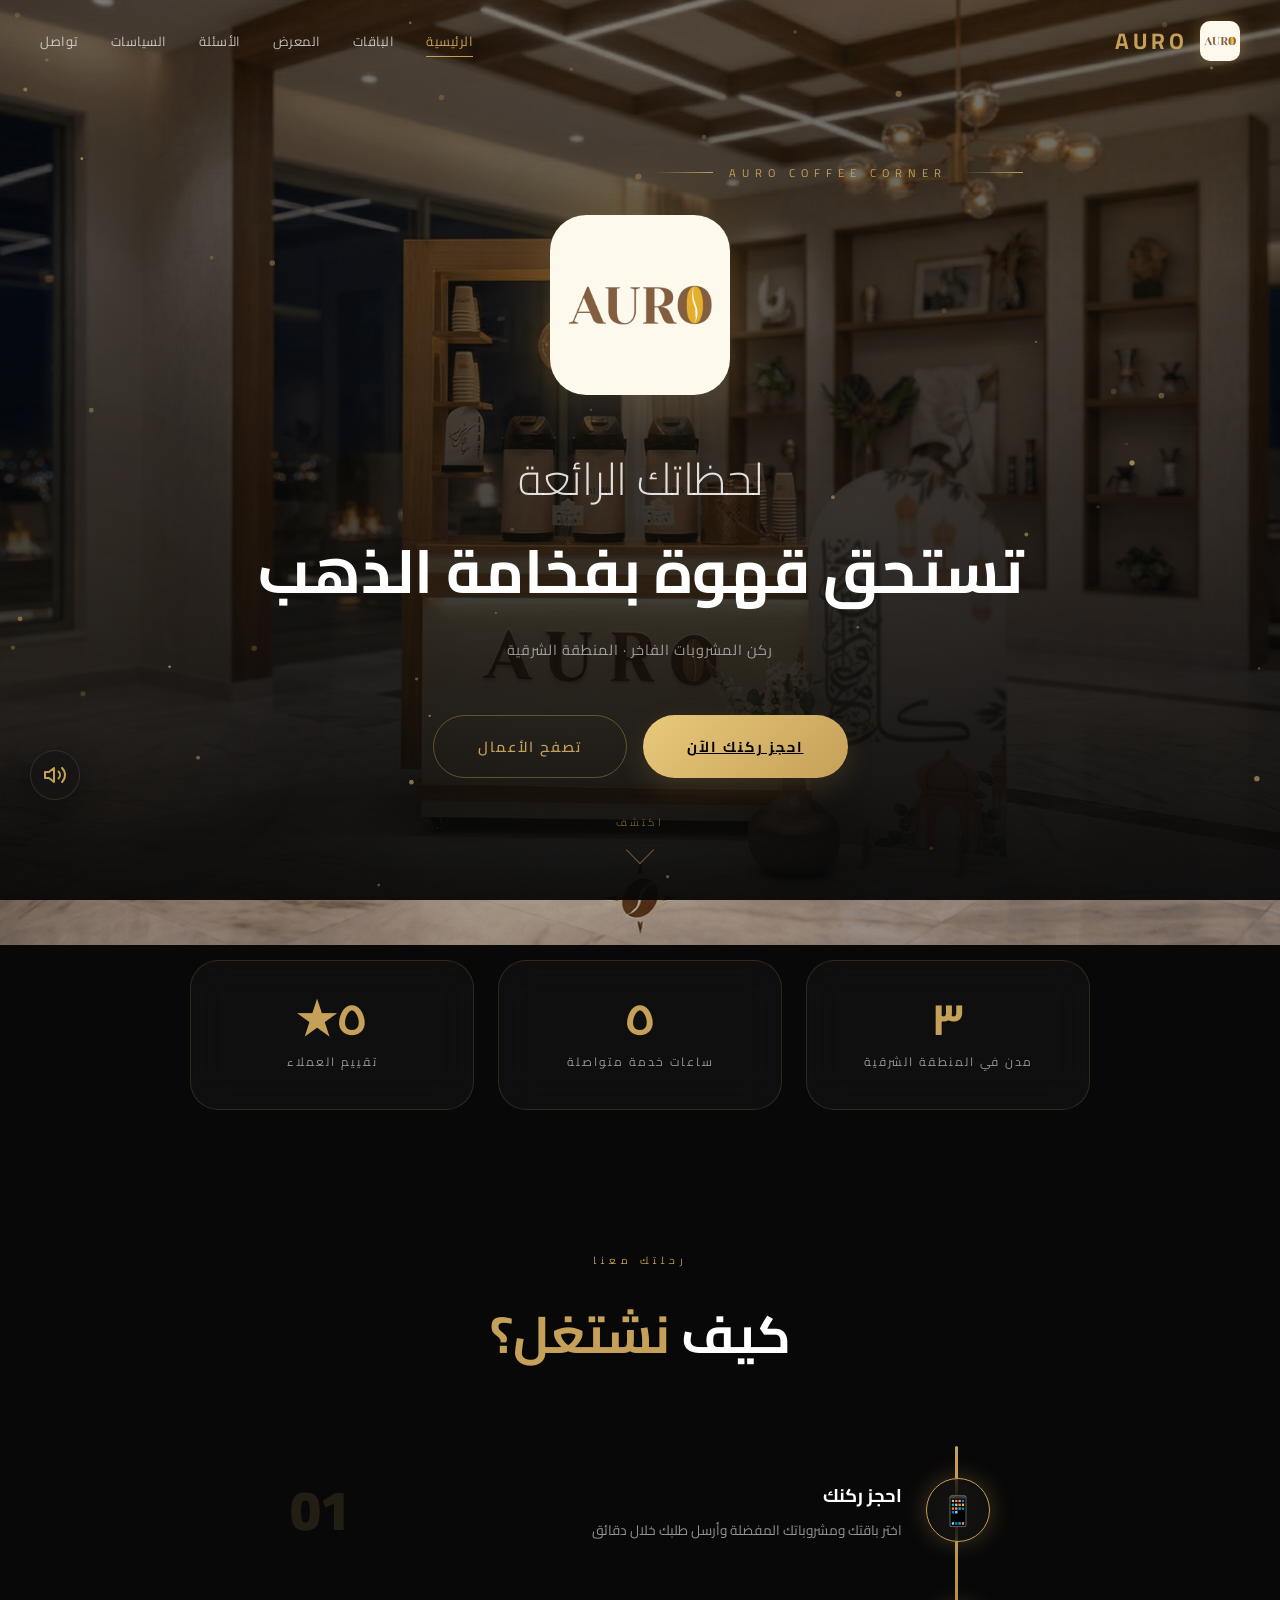
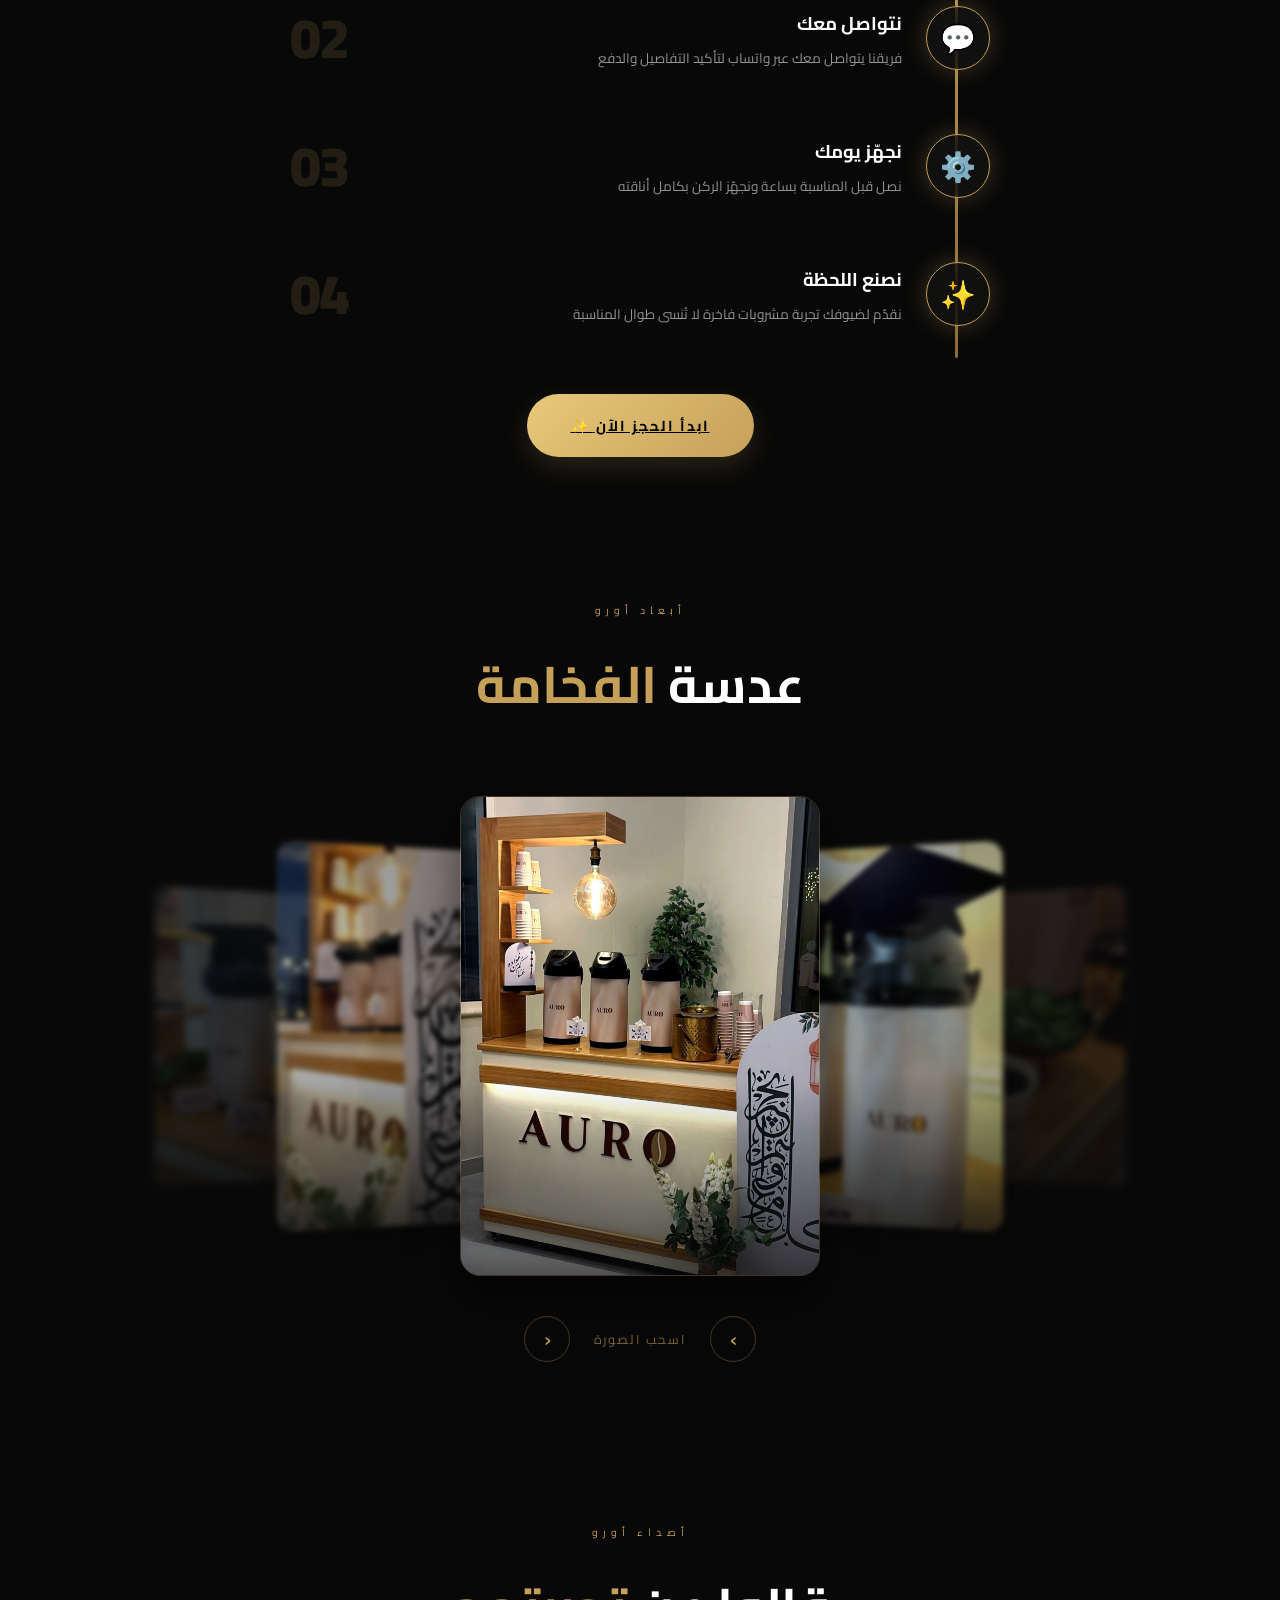
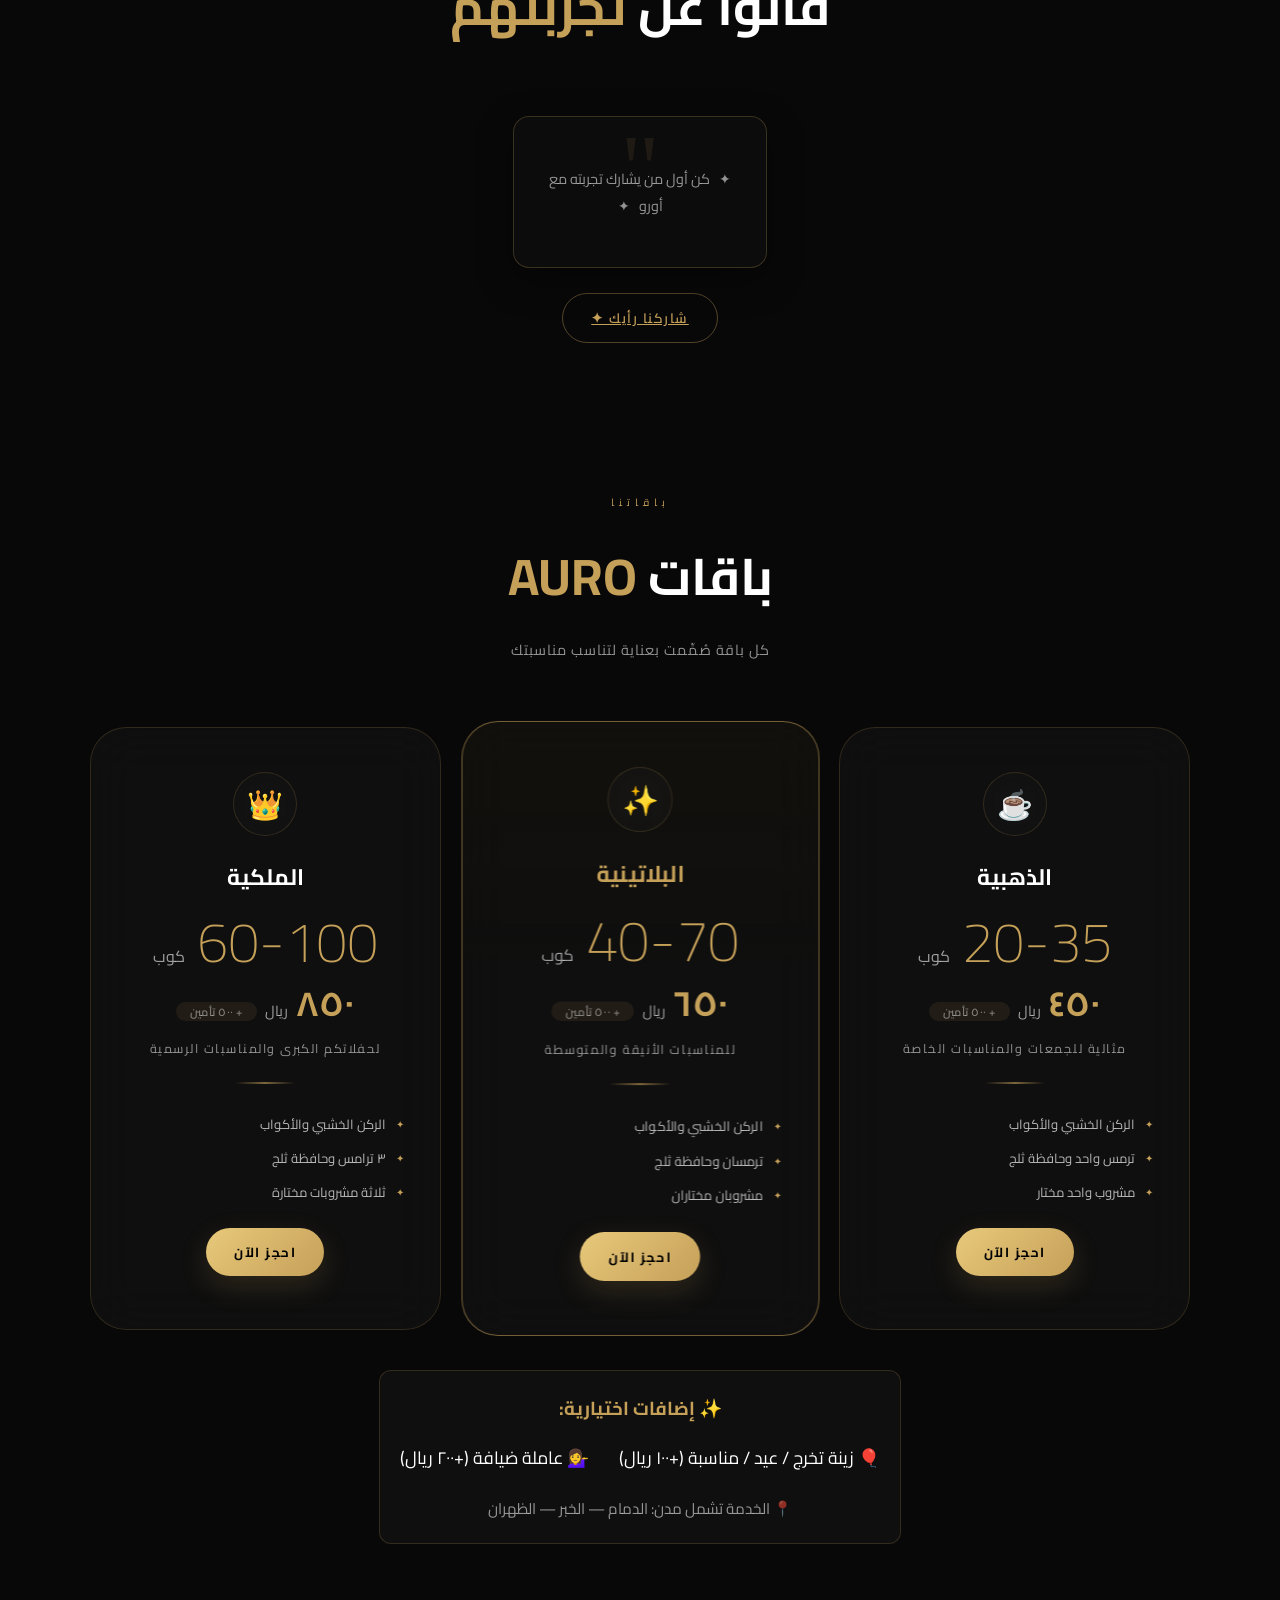
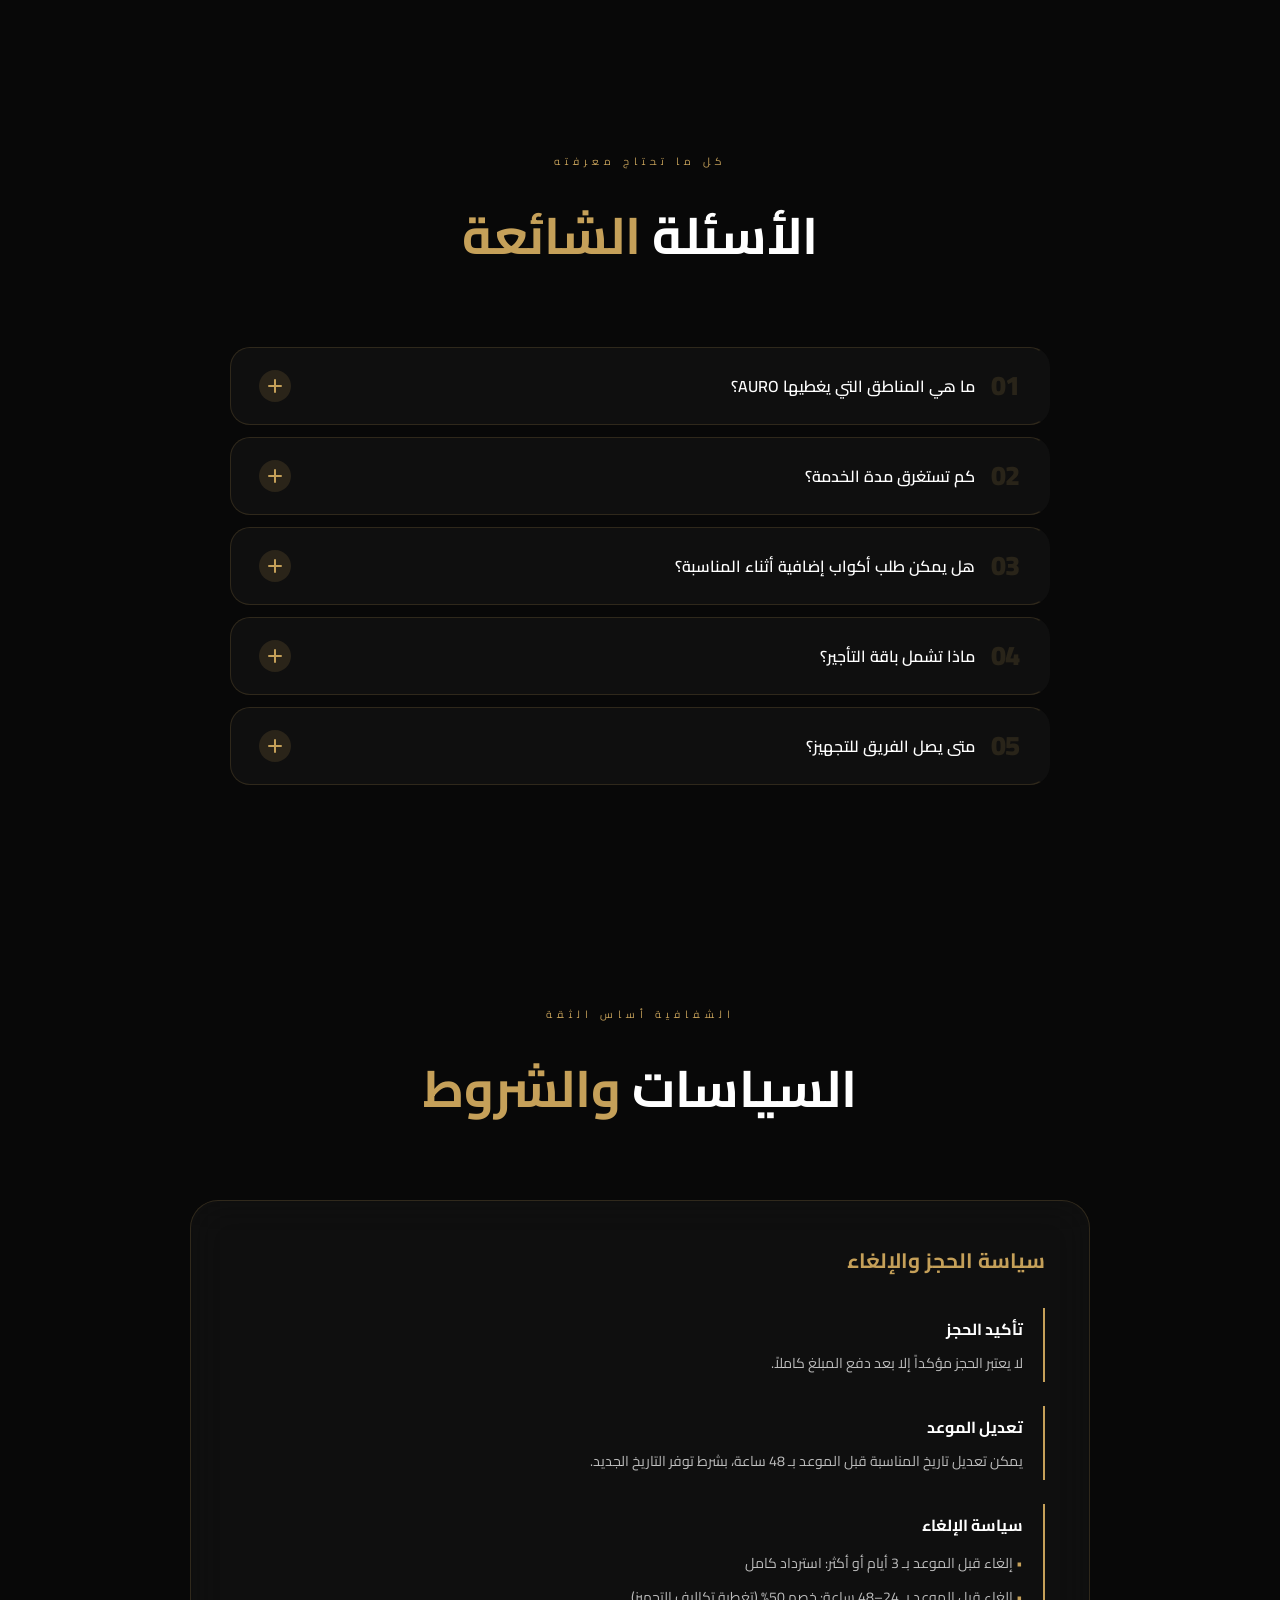
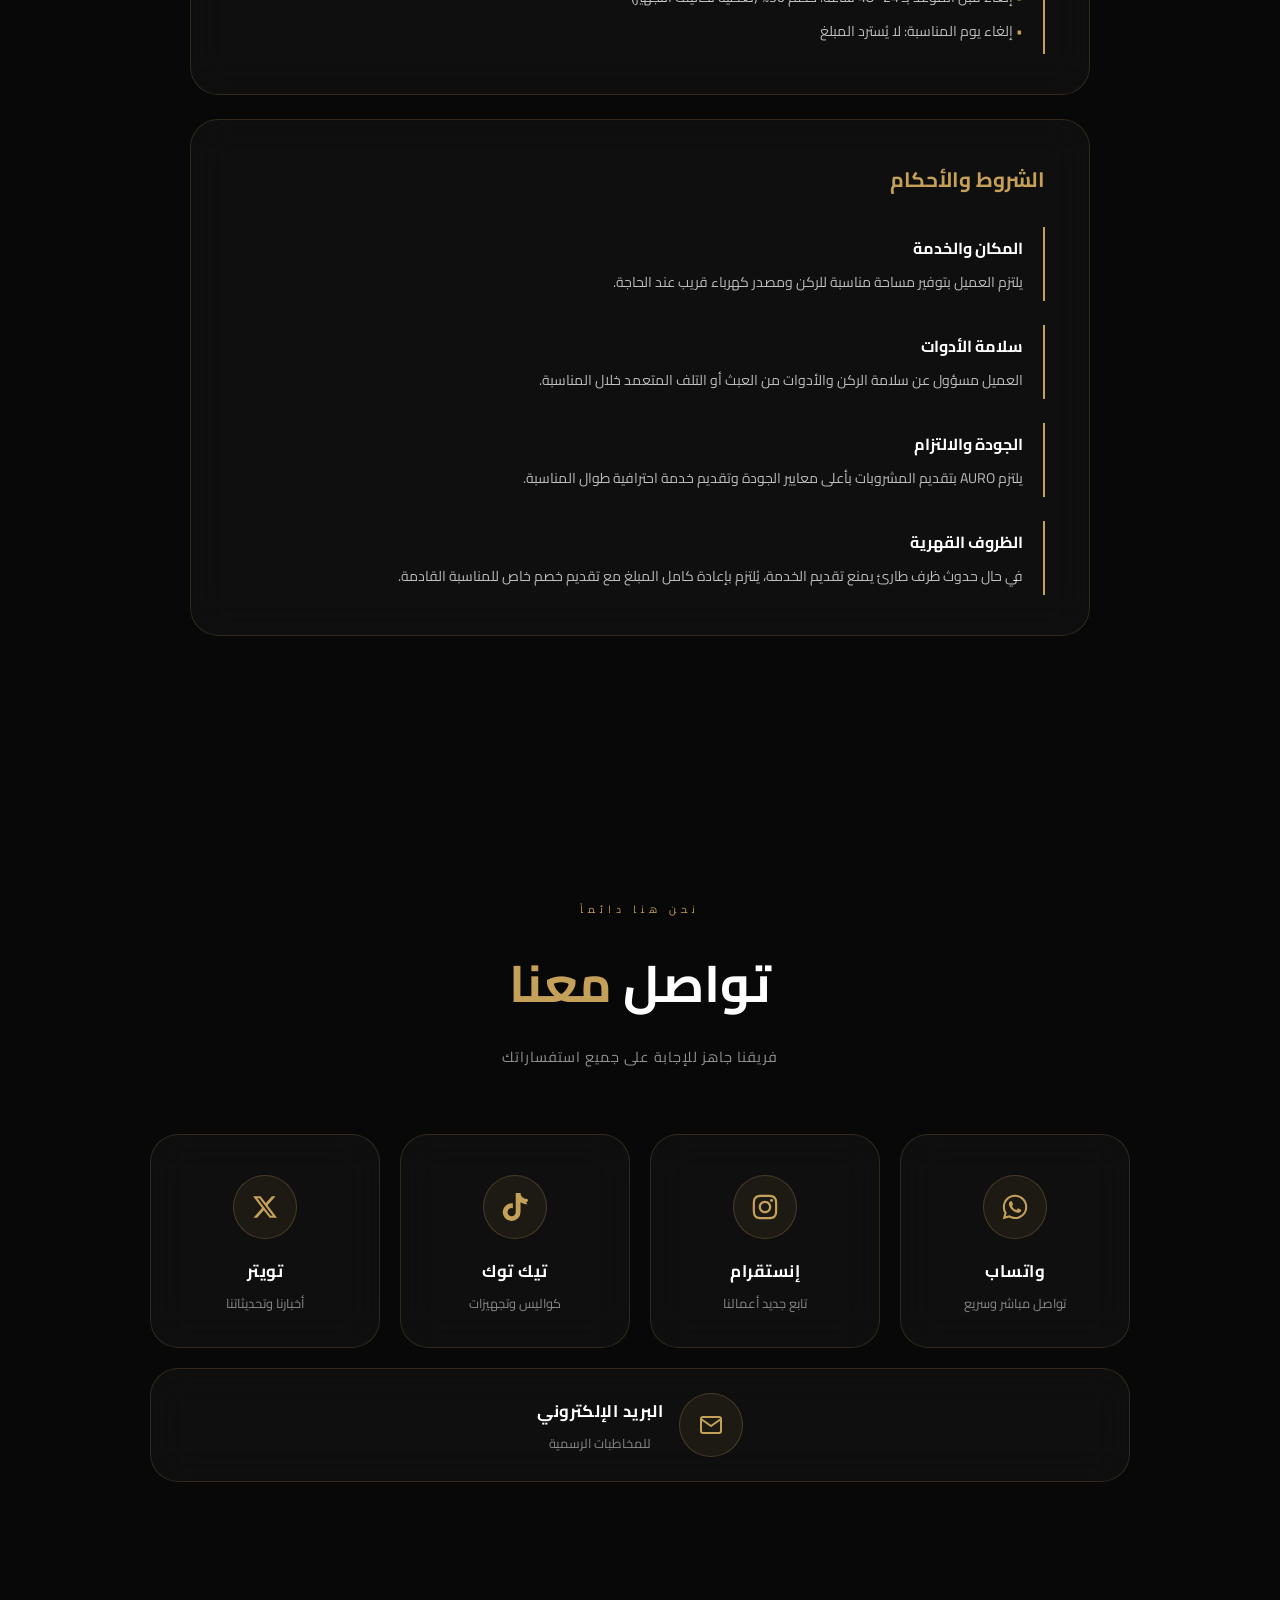
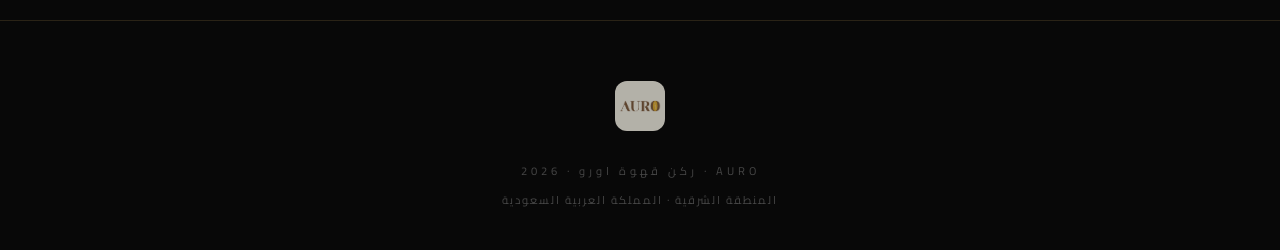
==== commit ac9c84f4: "Remove reviews carousel arrows, randomize autoplay Per request: drop the prev/next arrow buttons ent" ====
--- a/index.html
+++ b/index.html
@@ -264,9 +264,7 @@
       <div class="reviews-empty">✦ &nbsp; كن أول من يشارك تجربته مع أورو &nbsp; ✦</div>
     </div>
     <div class="rv-carousel" id="rv-carousel" style="display:none">
-      <button class="rv-btn" id="rv-prev" aria-label="السابق">›</button>
       <div class="rv-stage" id="reviews-track"></div>
-      <button class="rv-btn" id="rv-next" aria-label="التالي">‹</button>
     </div>
     <div class="rv-dots" id="rv-dots"></div>
 
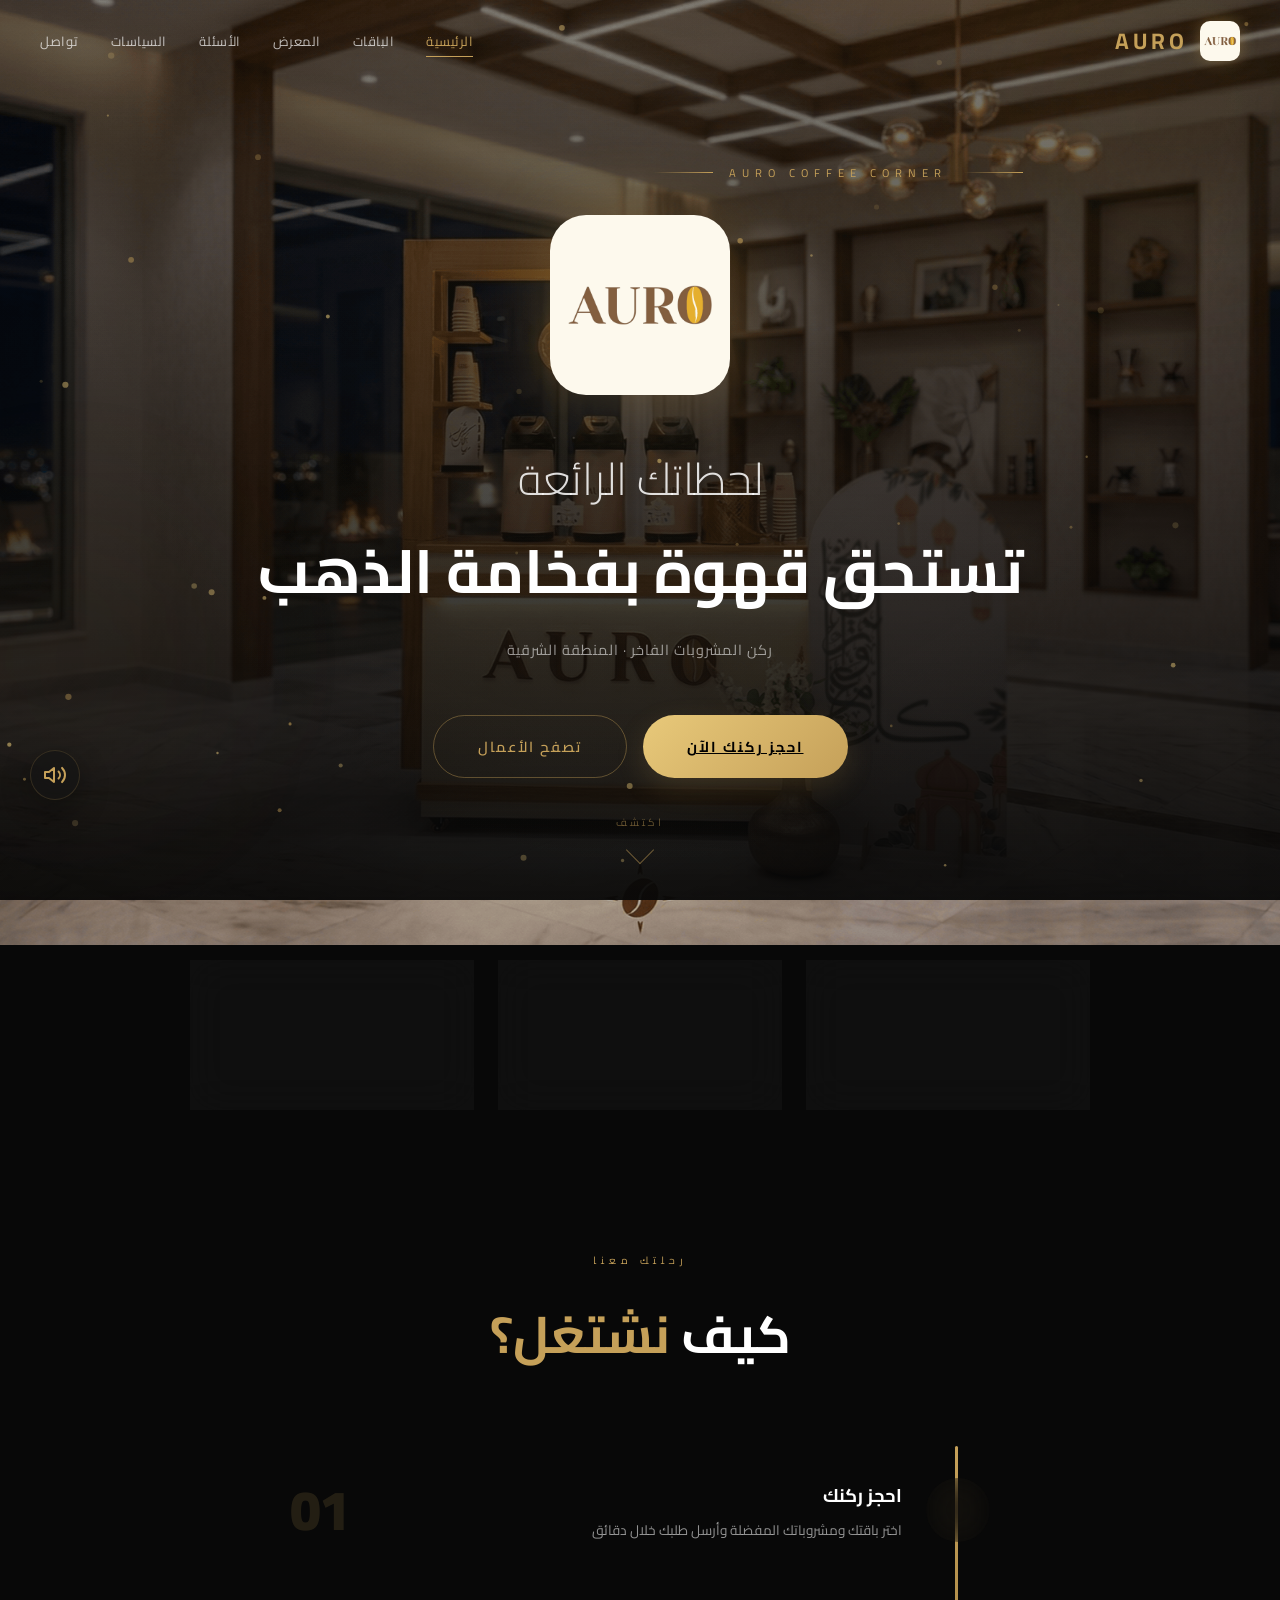
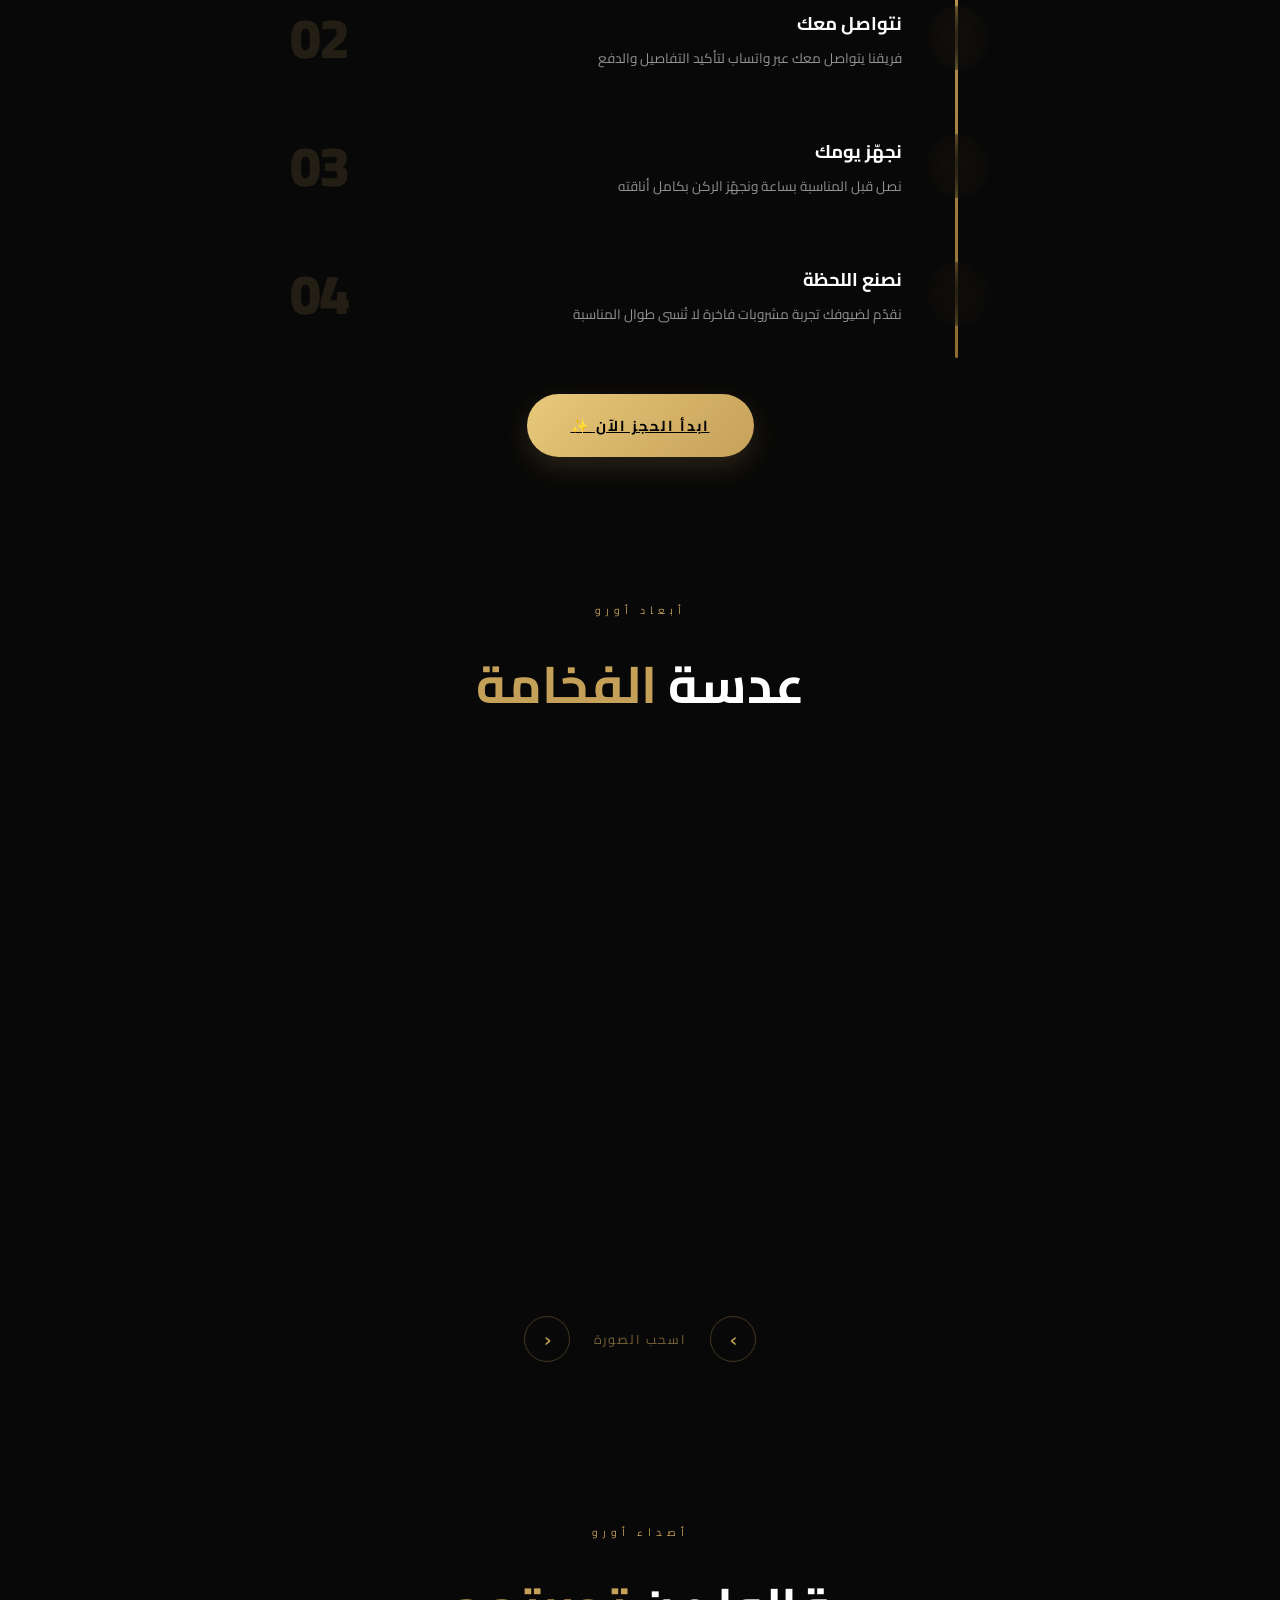
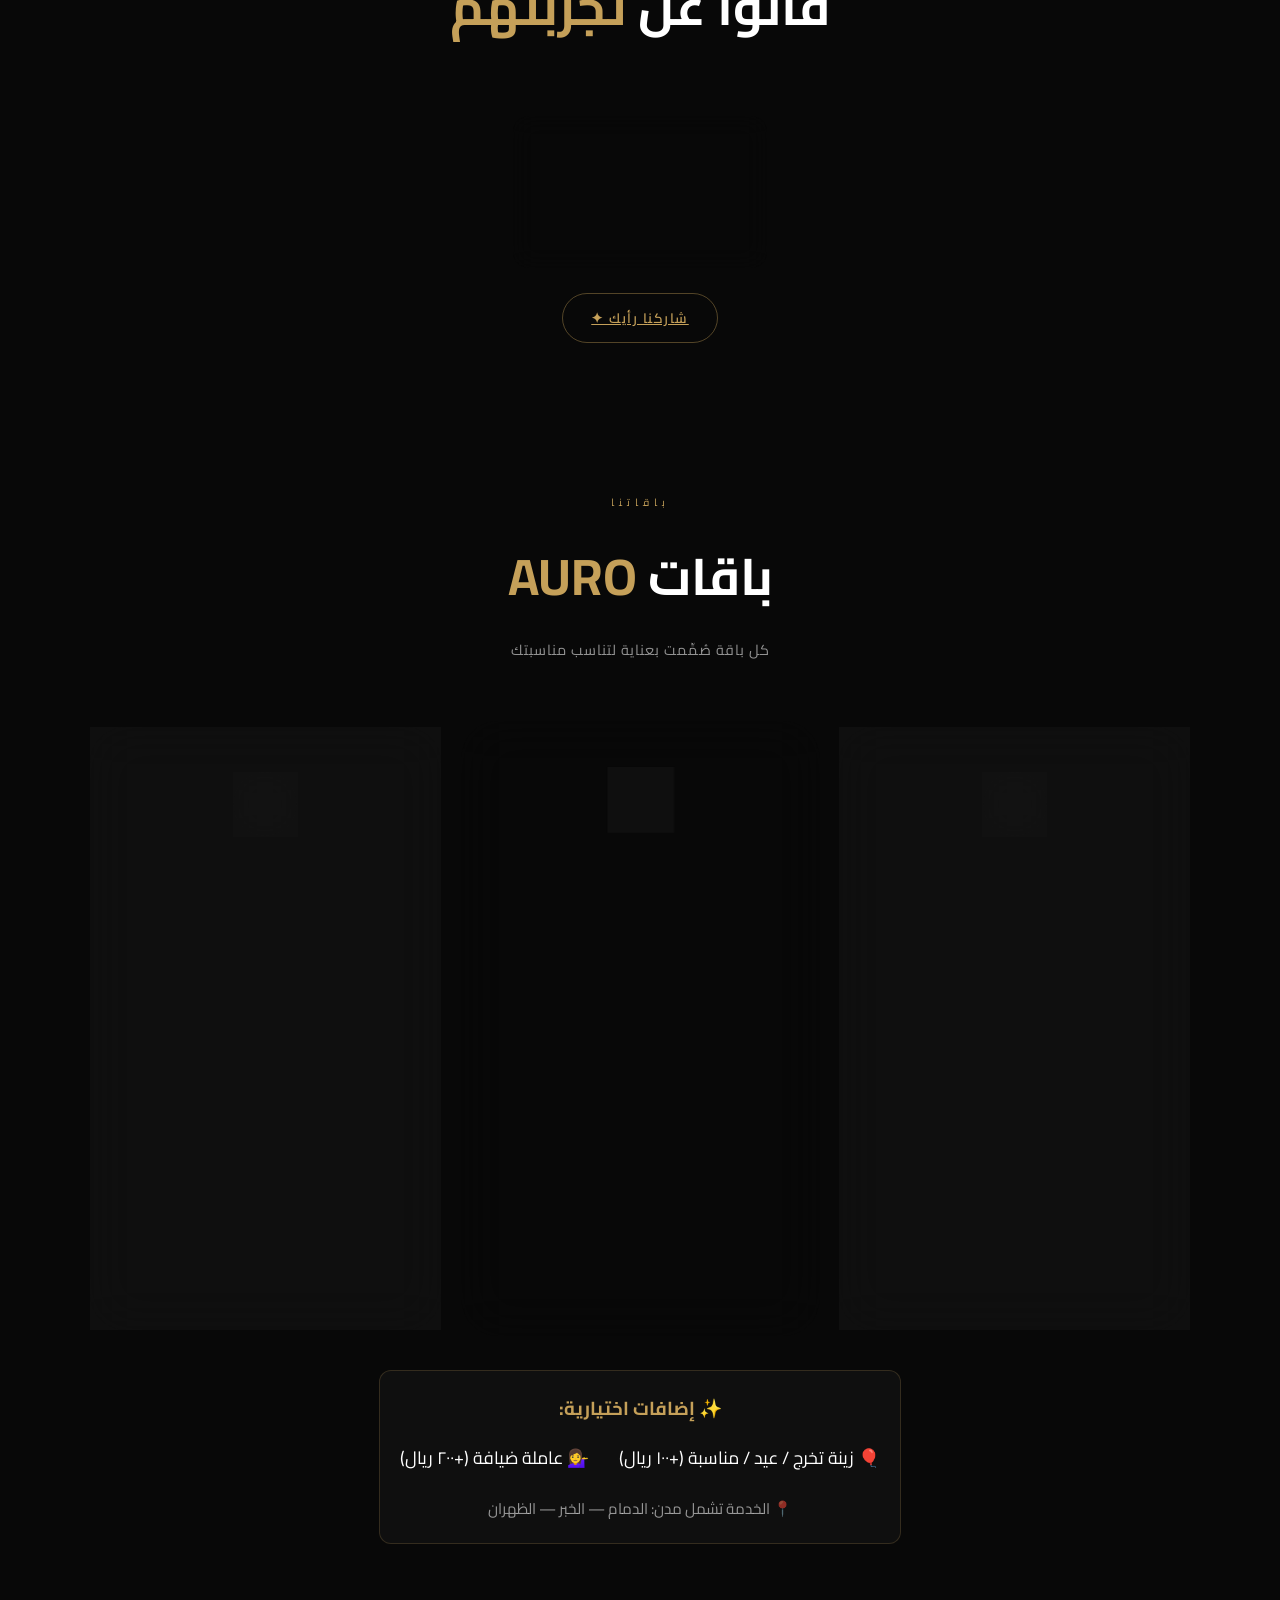
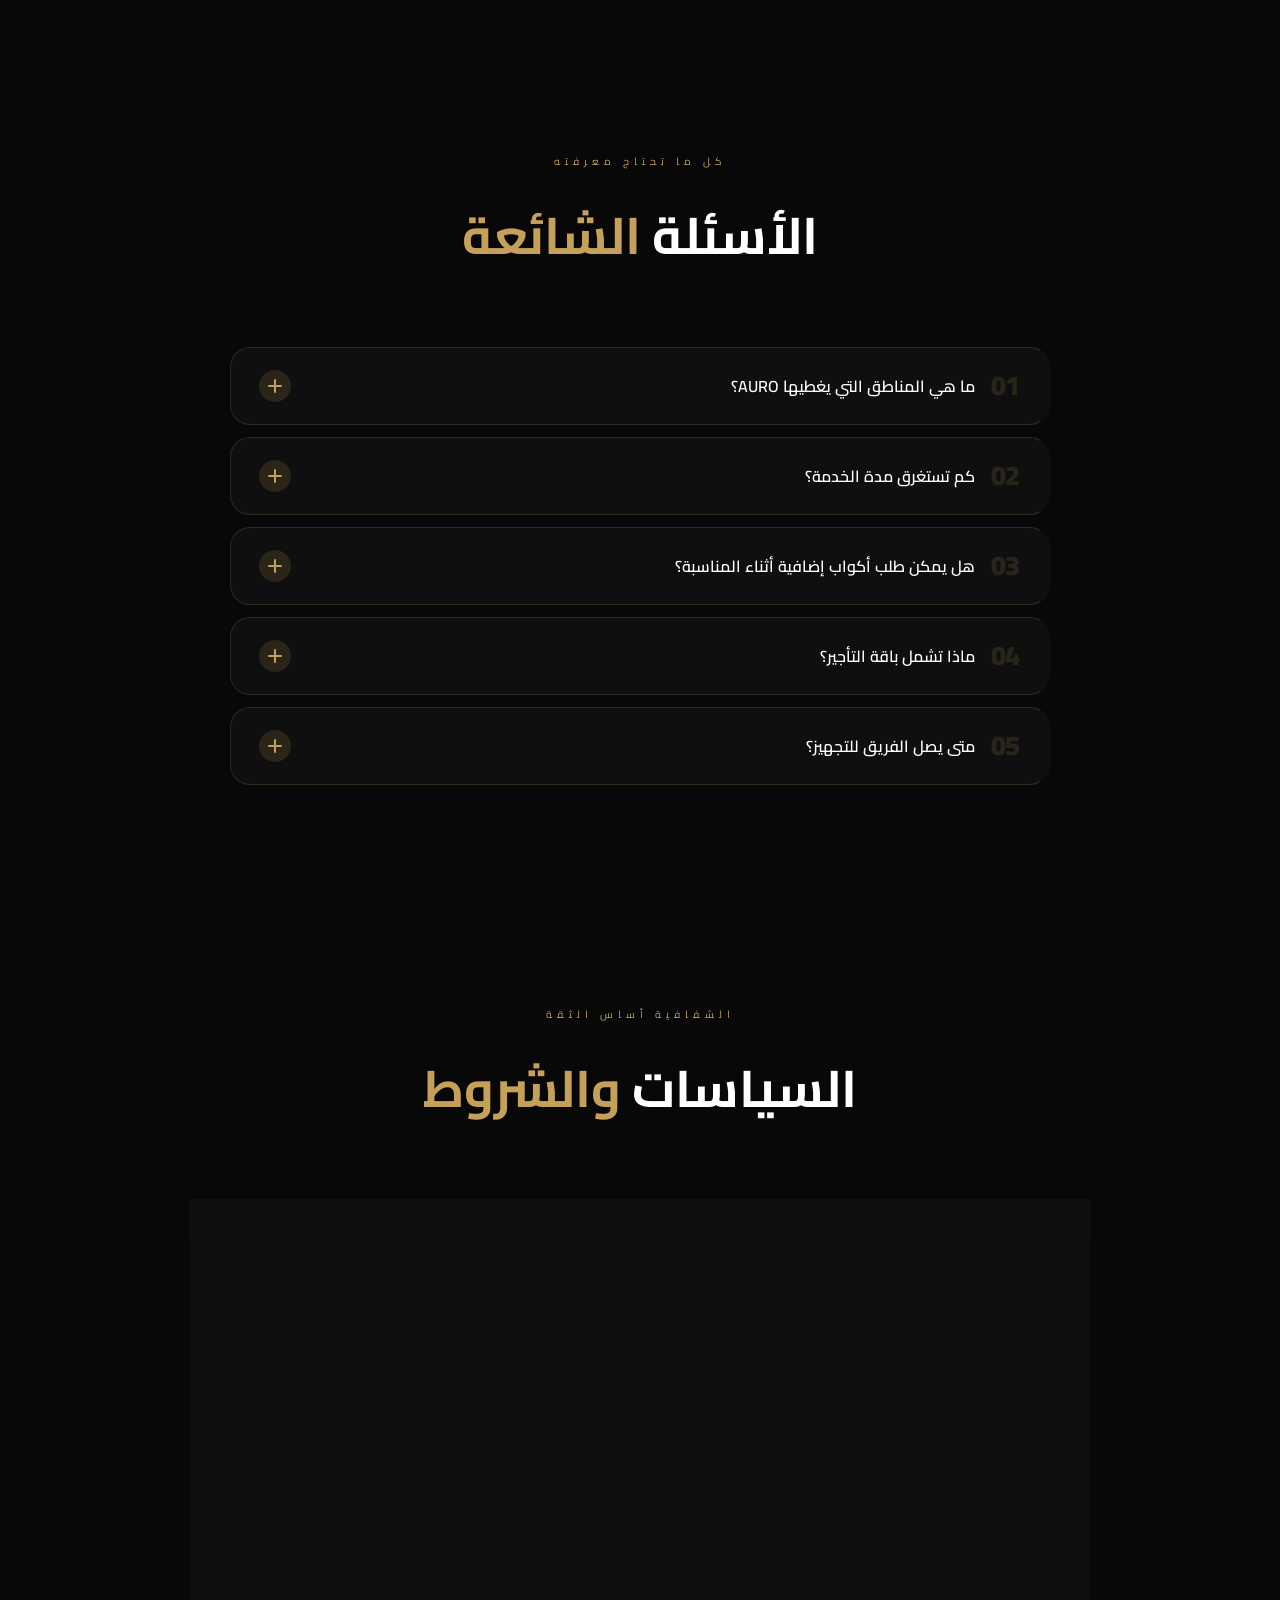
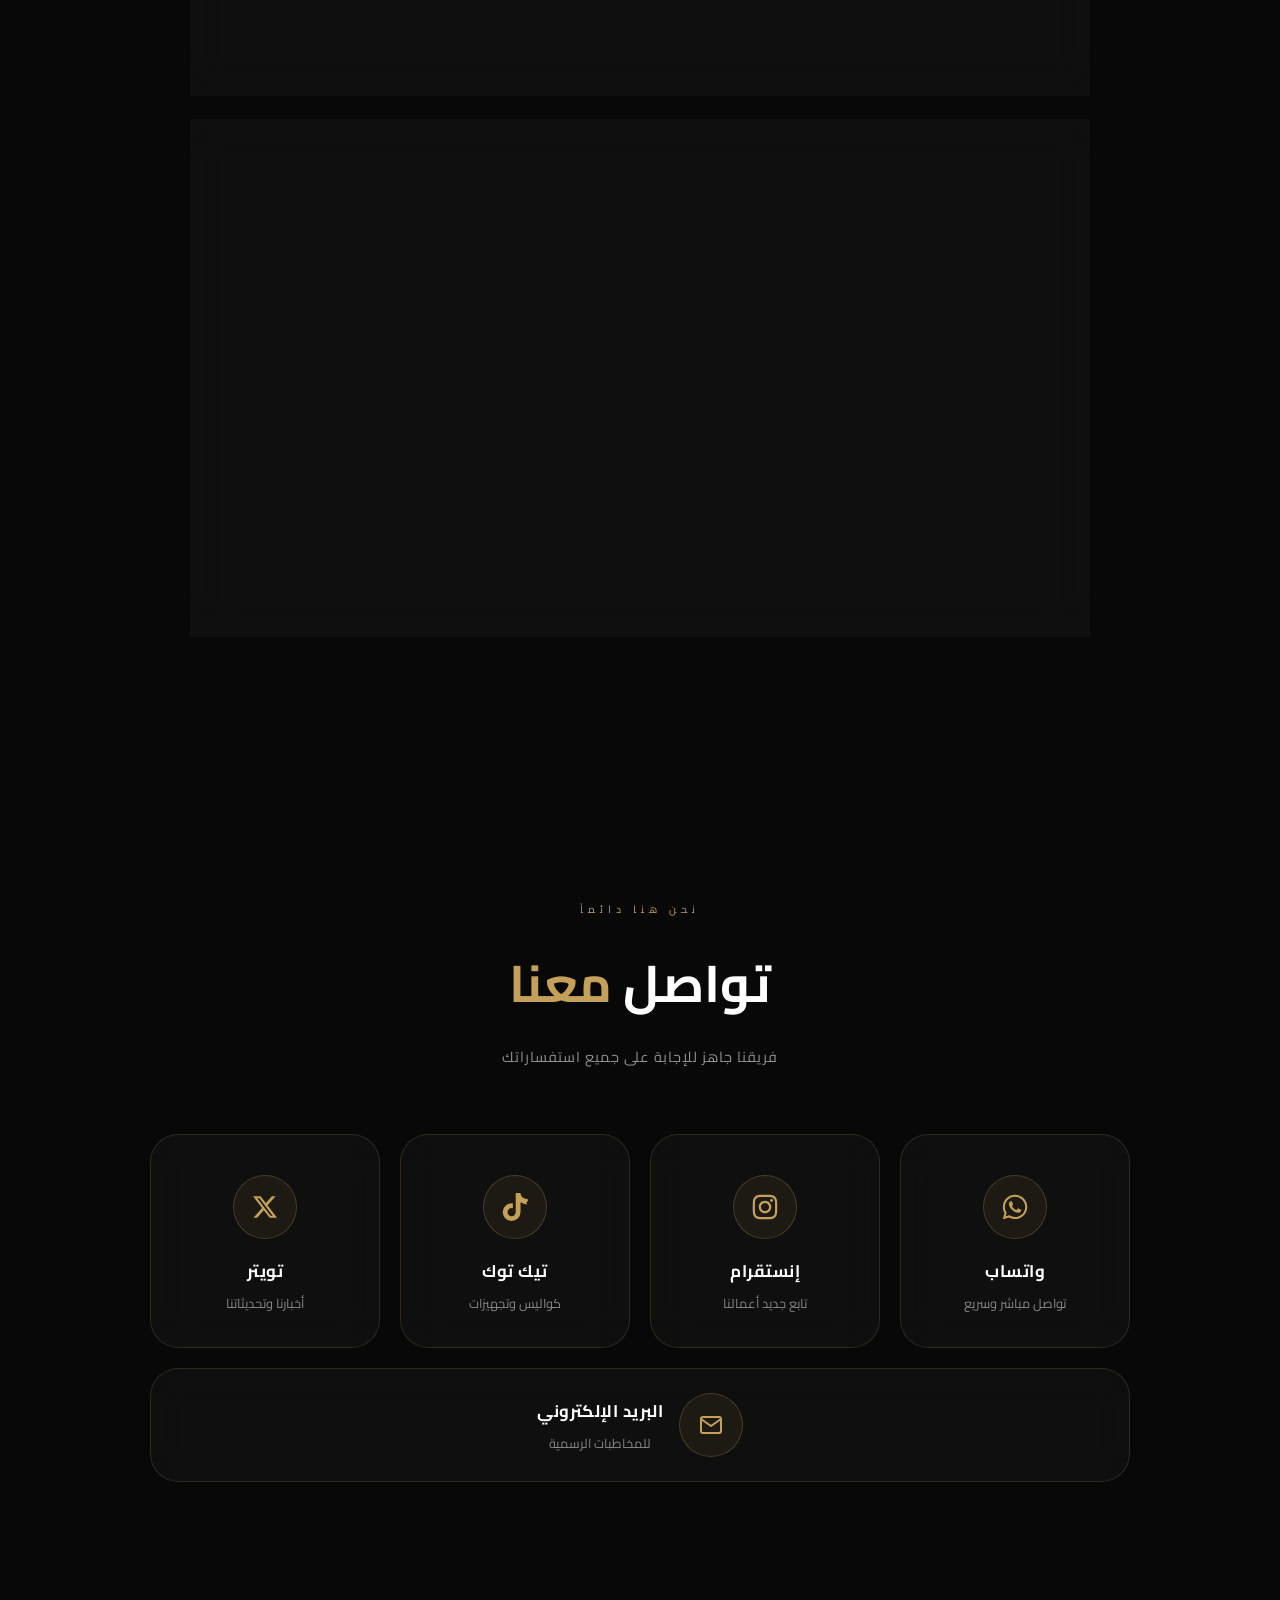
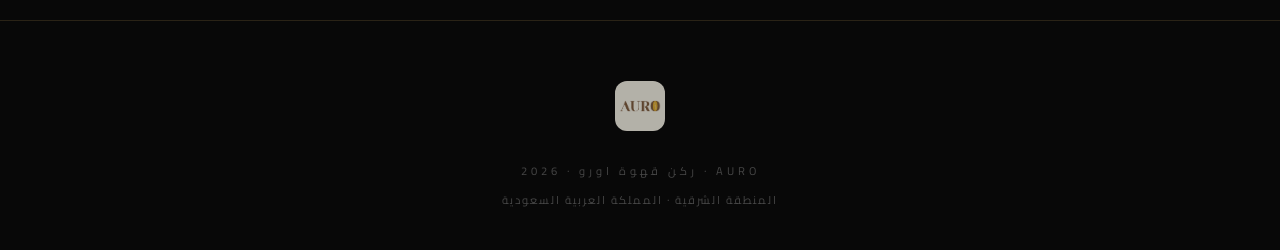
==== commit 94ac5090: "Add files via upload" ====
--- a/index.html
+++ b/index.html
@@ -266,7 +266,6 @@
     <div class="rv-carousel" id="rv-carousel" style="display:none">
       <div class="rv-stage" id="reviews-track"></div>
     </div>
-    <div class="rv-dots" id="rv-dots"></div>
 
     <div class="section-cta--tight">
       <a href="feedback.html" class="btn-outline rv-cta">شاركنا رأيك ✦</a>
--- a/style.css
+++ b/style.css
@@ -546,34 +546,29 @@
 ::selection { background: rgba(197,160,89,0.25); color: #fff; text-shadow: 0 0 5px rgba(197,160,89,0.5); }
 ::-moz-selection { background: rgba(197,160,89,0.25); color: #fff; }
 
-/* REVIEWS COVERFLOW — center card + peeking side cards, click/dots/arrows/keyboard driven (no scroll-event dependency) */
+/* REVIEWS AUTO-CROSSFADE — pure CSS @keyframes animation drives the cycling,
+   deliberately with NO JavaScript timer (setInterval) in the loop at all, so it
+   cannot be affected by JS timer throttling/suspension in any browser context. */
 #reviews { min-height: auto; padding: 80px 20px 60px; }
 #reviews .section-header { margin-bottom: 52px; }
 
-.rv-carousel { position: relative; display: flex; align-items: center; justify-content: center; gap: 18px; max-width: 1180px; margin: 0 auto; }
-.rv-stage { position: relative; flex: 1; height: 340px; }
+.rv-carousel { position: relative; max-width: 620px; margin: 0 auto; }
+.rv-stage { position: relative; height: 340px; }
 
 .rv-card {
-    position: absolute; top: 50%; right: 50%;
-    width: min(420px, 78vw); padding: 34px 30px 28px;
+    position: absolute; inset: 0; margin: auto;
+    width: min(420px, 78vw); height: fit-content; padding: 34px 30px 28px;
     border-radius: var(--radius-lg);
     background: linear-gradient(155deg, rgba(255,255,255,0.06), rgba(255,255,255,0.015));
-    border: 1px solid rgba(197,160,89,0.22);
+    border: 1px solid rgba(197,160,89,0.4);
     backdrop-filter: blur(10px); -webkit-backdrop-filter: blur(10px);
-    overflow: hidden; cursor: pointer; text-align: right;
-    will-change: transform, opacity;
-    transition: transform .9s cubic-bezier(.65,0,.35,1), opacity .9s cubic-bezier(.65,0,.35,1), border-color .6s ease;
-    transform: translate3d(50%, -50%, 0);
-}
-.rv-card::after {
-    content: ''; position: absolute; inset: 0; border-radius: inherit;
-    box-shadow: 0 30px 60px -18px rgba(197,160,89,0.35); opacity: 0; transition: opacity .7s ease;
-    pointer-events: none; z-index: -1;
-}
-.rv-card[data-pos="center"] { z-index: 5; opacity: 1; border-color: rgba(197,160,89,0.55); cursor: default; }
-.rv-card[data-pos="center"]::after { opacity: 1; }
-.rv-card[data-pos="left"], .rv-card[data-pos="right"] { z-index: 3; opacity: .5; filter: saturate(.85); }
-.rv-card[data-pos="hidden"] { z-index: 1; opacity: 0; pointer-events: none; }
+    overflow: hidden; text-align: right;
+    box-shadow: 0 30px 60px -18px rgba(197,160,89,0.35);
+    opacity: 0;
+    animation-name: rvCardCycle;
+    animation-timing-function: ease-in-out;
+    animation-iteration-count: infinite;
+}
 
 .rv-card__blob {
     position: absolute; inset-inline-start: -30%; top: -35%; width: 65%; aspect-ratio: 1;
@@ -598,7 +593,7 @@
 .rv-card__name { color: #fff; font-size: 14.5px; font-weight: 500; }
 .rv-card__badge { display: block; color: rgba(197,160,89,0.75); font-size: 11.5px; margin-top: 2px; font-weight: 300; }
 
-/* Controls */
+/* .rv-btn is shared with the gallery's next/prev buttons (#stack-next/#stack-prev) */
 .rv-btn {
     flex: none; width: 46px; height: 46px; border-radius: 50%;
     border: 1.5px solid rgba(197,160,89,0.32);
@@ -608,10 +603,6 @@
 }
 .rv-btn:hover { background: var(--gold); color: #000; border-color: var(--gold); transform: scale(1.1); box-shadow: 0 0 22px rgba(197,160,89,0.28); }
 
-.rv-dots { display: flex; gap: 8px; align-items: center; justify-content: center; margin-top: 24px; }
-.rv-dot { height: 3px; border-radius: 2px; background: rgba(197,160,89,0.22); border: none; cursor: pointer; transition: all 0.55s ease; width: 18px; padding: 0; }
-.rv-dot.active { width: 44px; background: var(--gold); box-shadow: 0 0 8px rgba(197,160,89,0.38); }
-
 .rv-cta { font-size: 0.85rem; padding: 11px 28px; letter-spacing: 1.5px; }
 .reviews-empty {
     position: relative; text-align: center; padding: 48px 25px; color: var(--text-muted); font-size: 0.9rem;
@@ -633,7 +624,8 @@
 
 @media (prefers-reduced-motion: reduce) {
     .rv-card__blob { animation: none !important; }
-    .rv-card { transition: opacity .3s ease !important; }
+    .rv-card { animation: none !important; opacity: 0 !important; }
+    .rv-card:first-child { opacity: 1 !important; }
 }
 
 /* ── 3D COVER FLOW GALLERY ── */
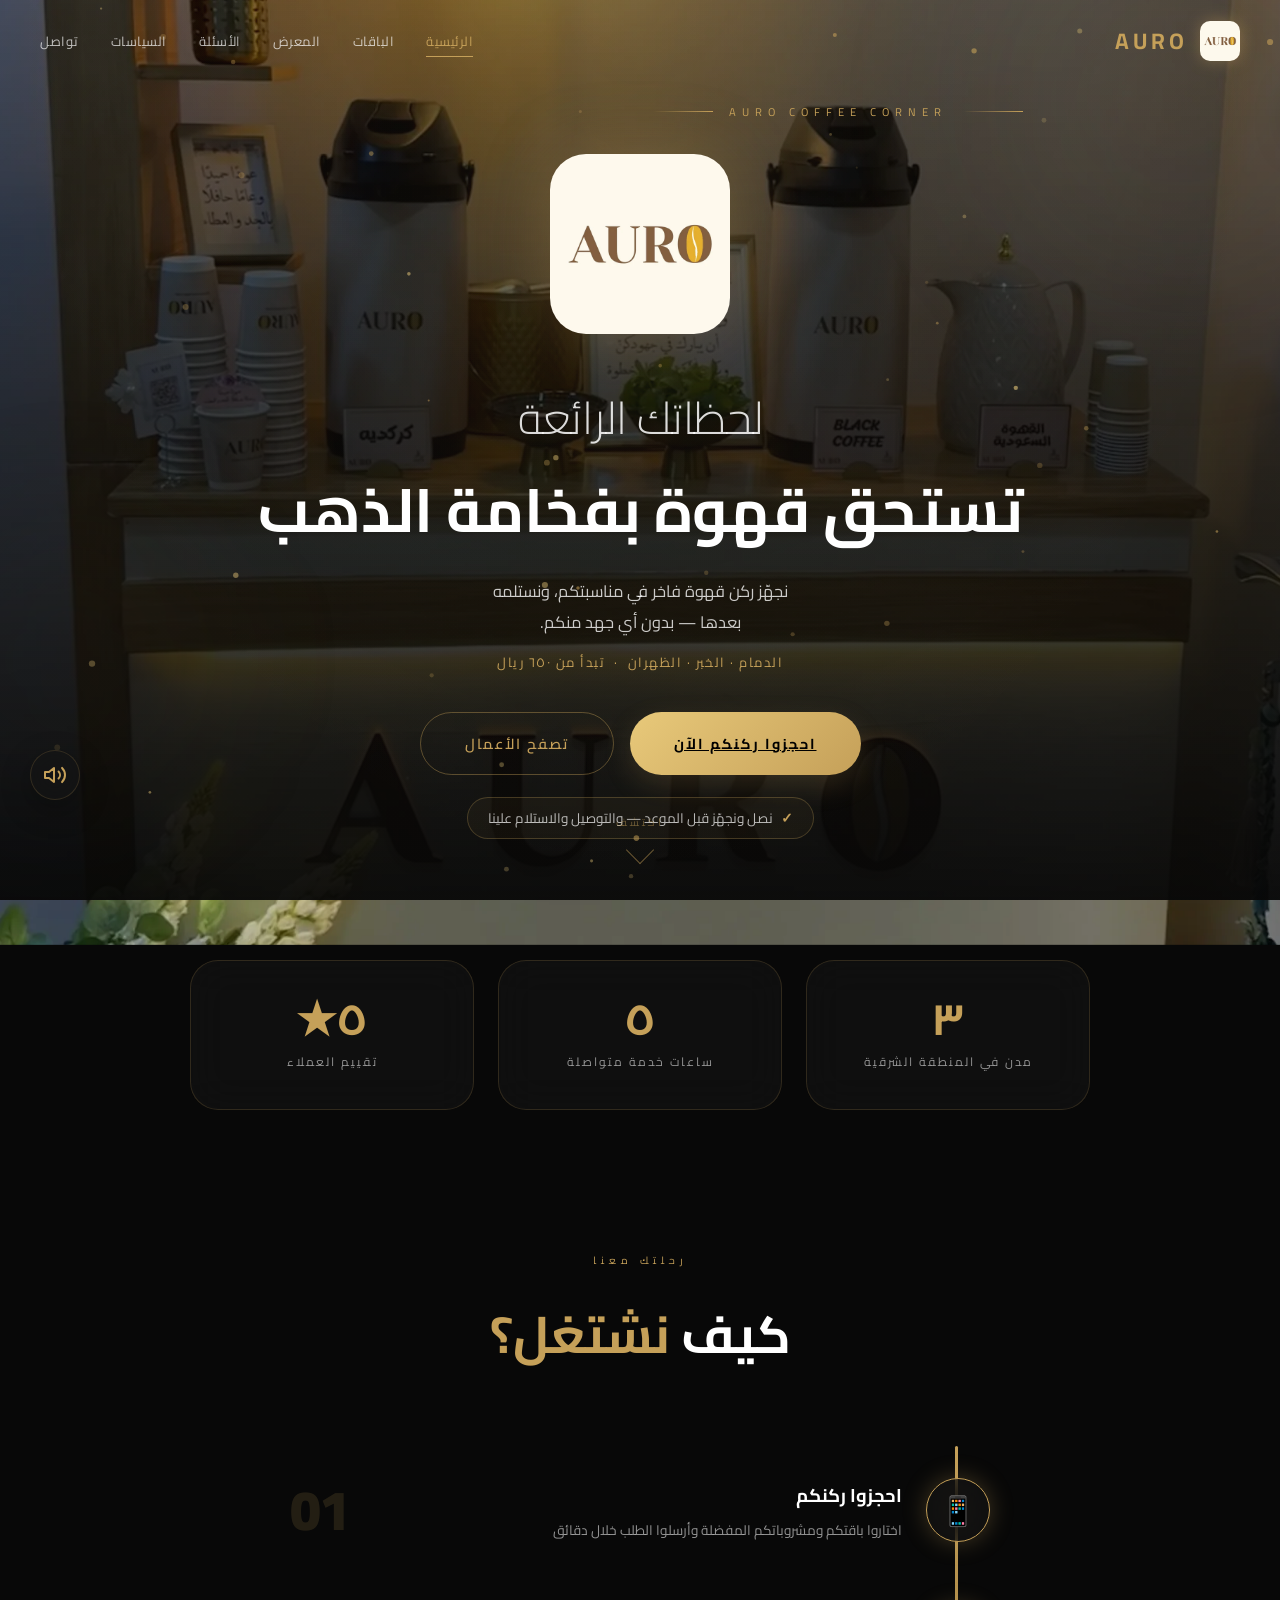
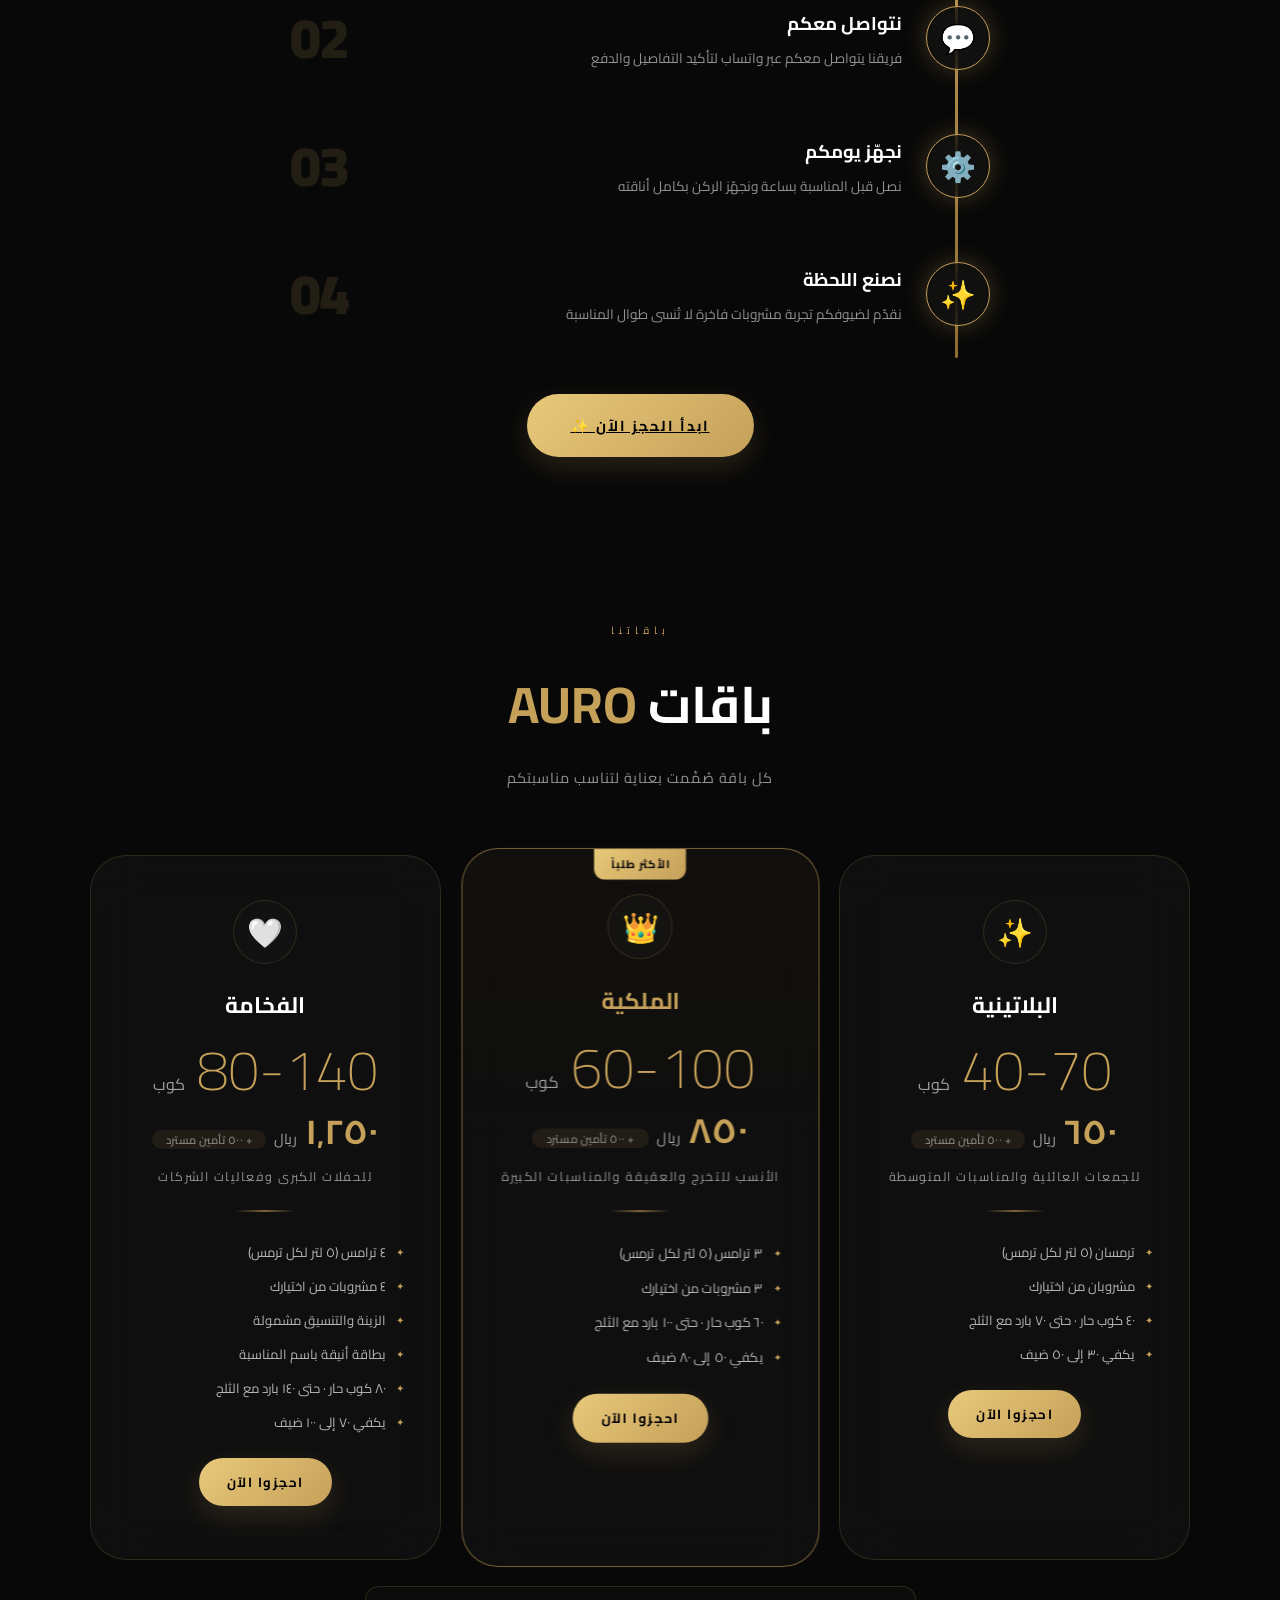
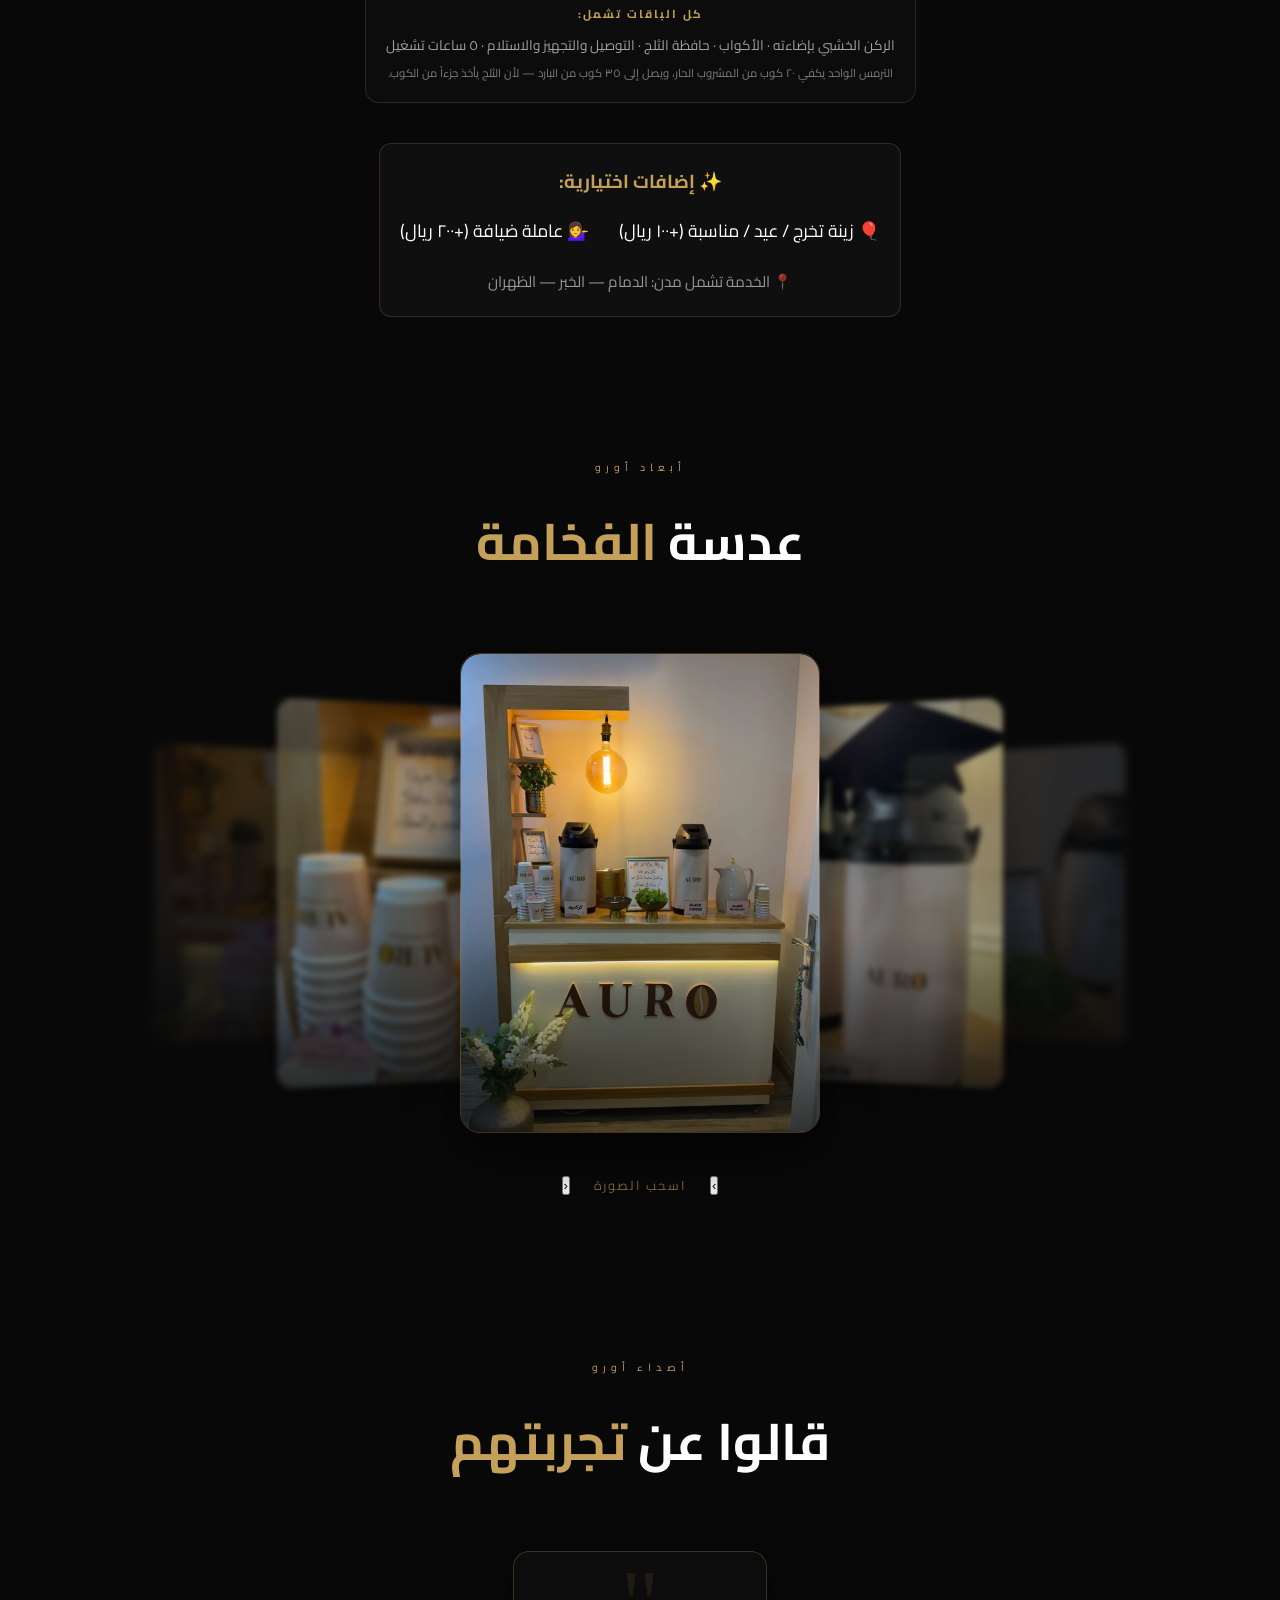
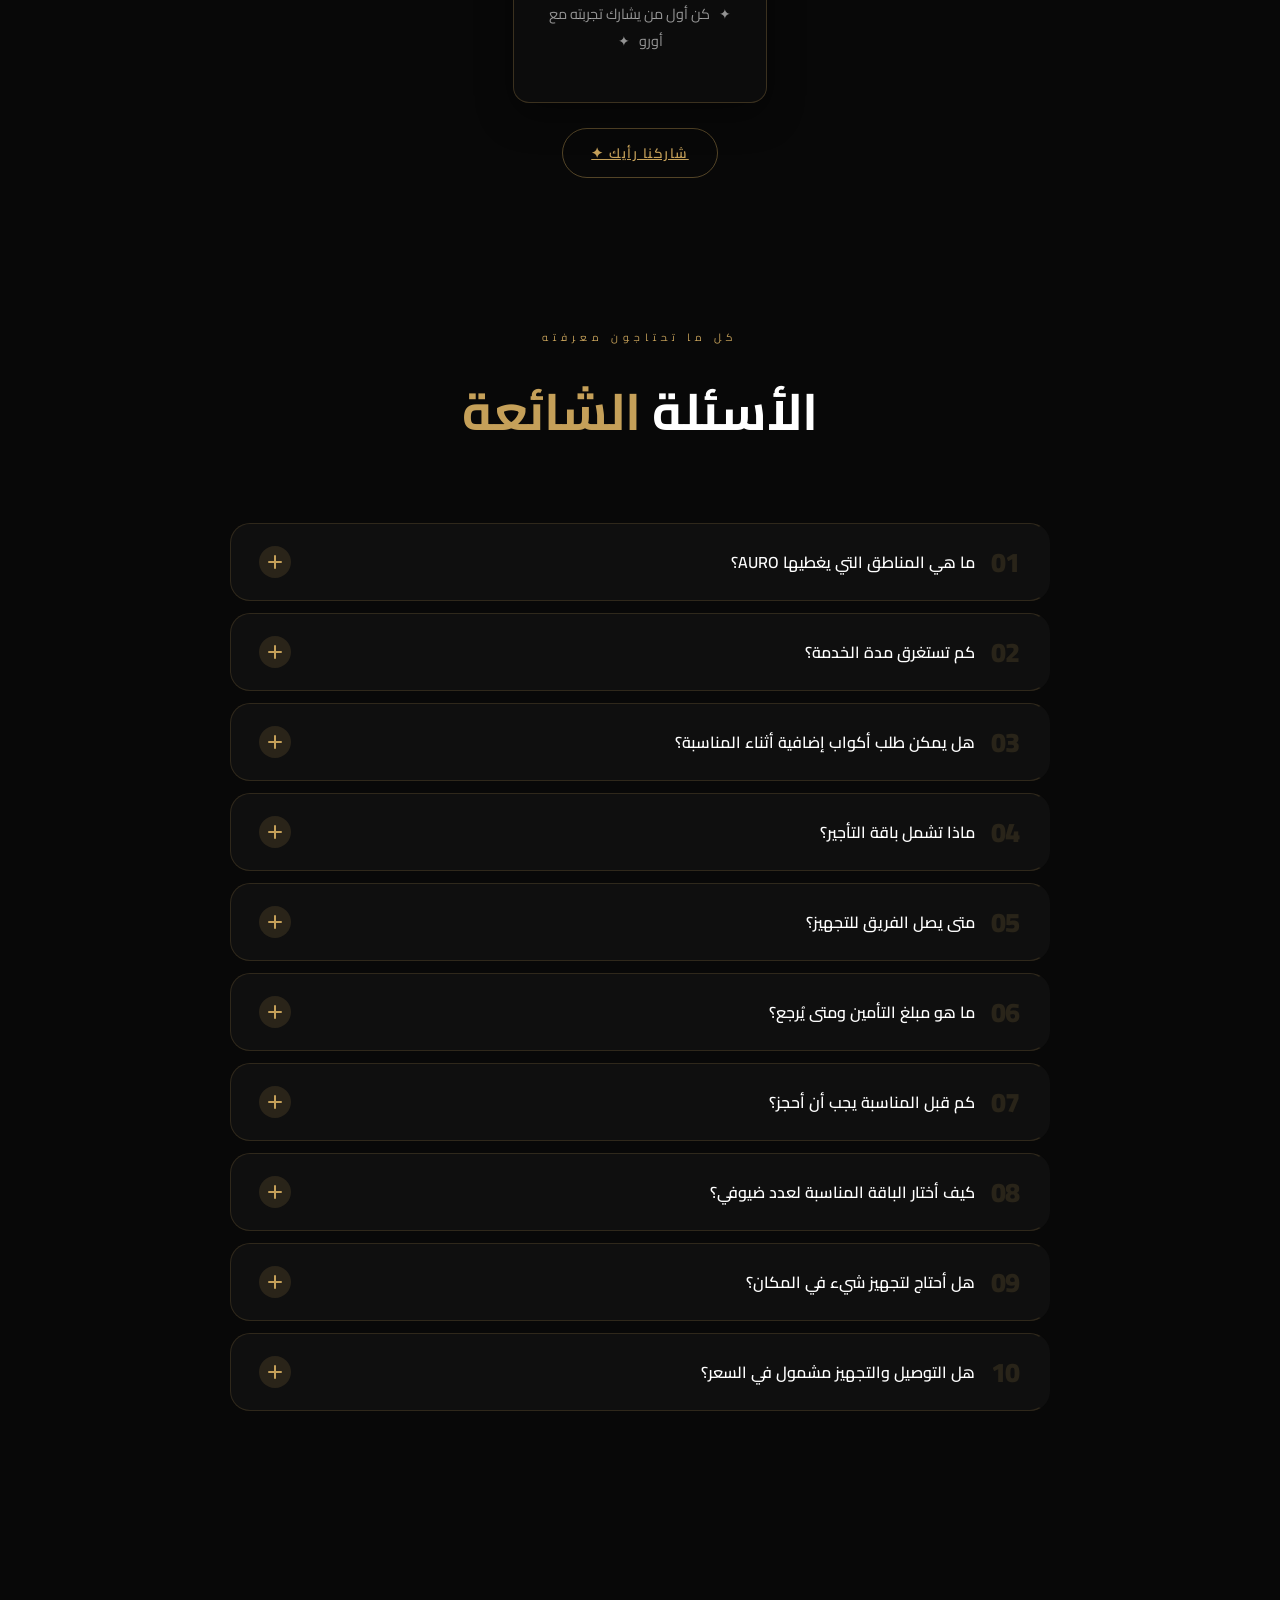
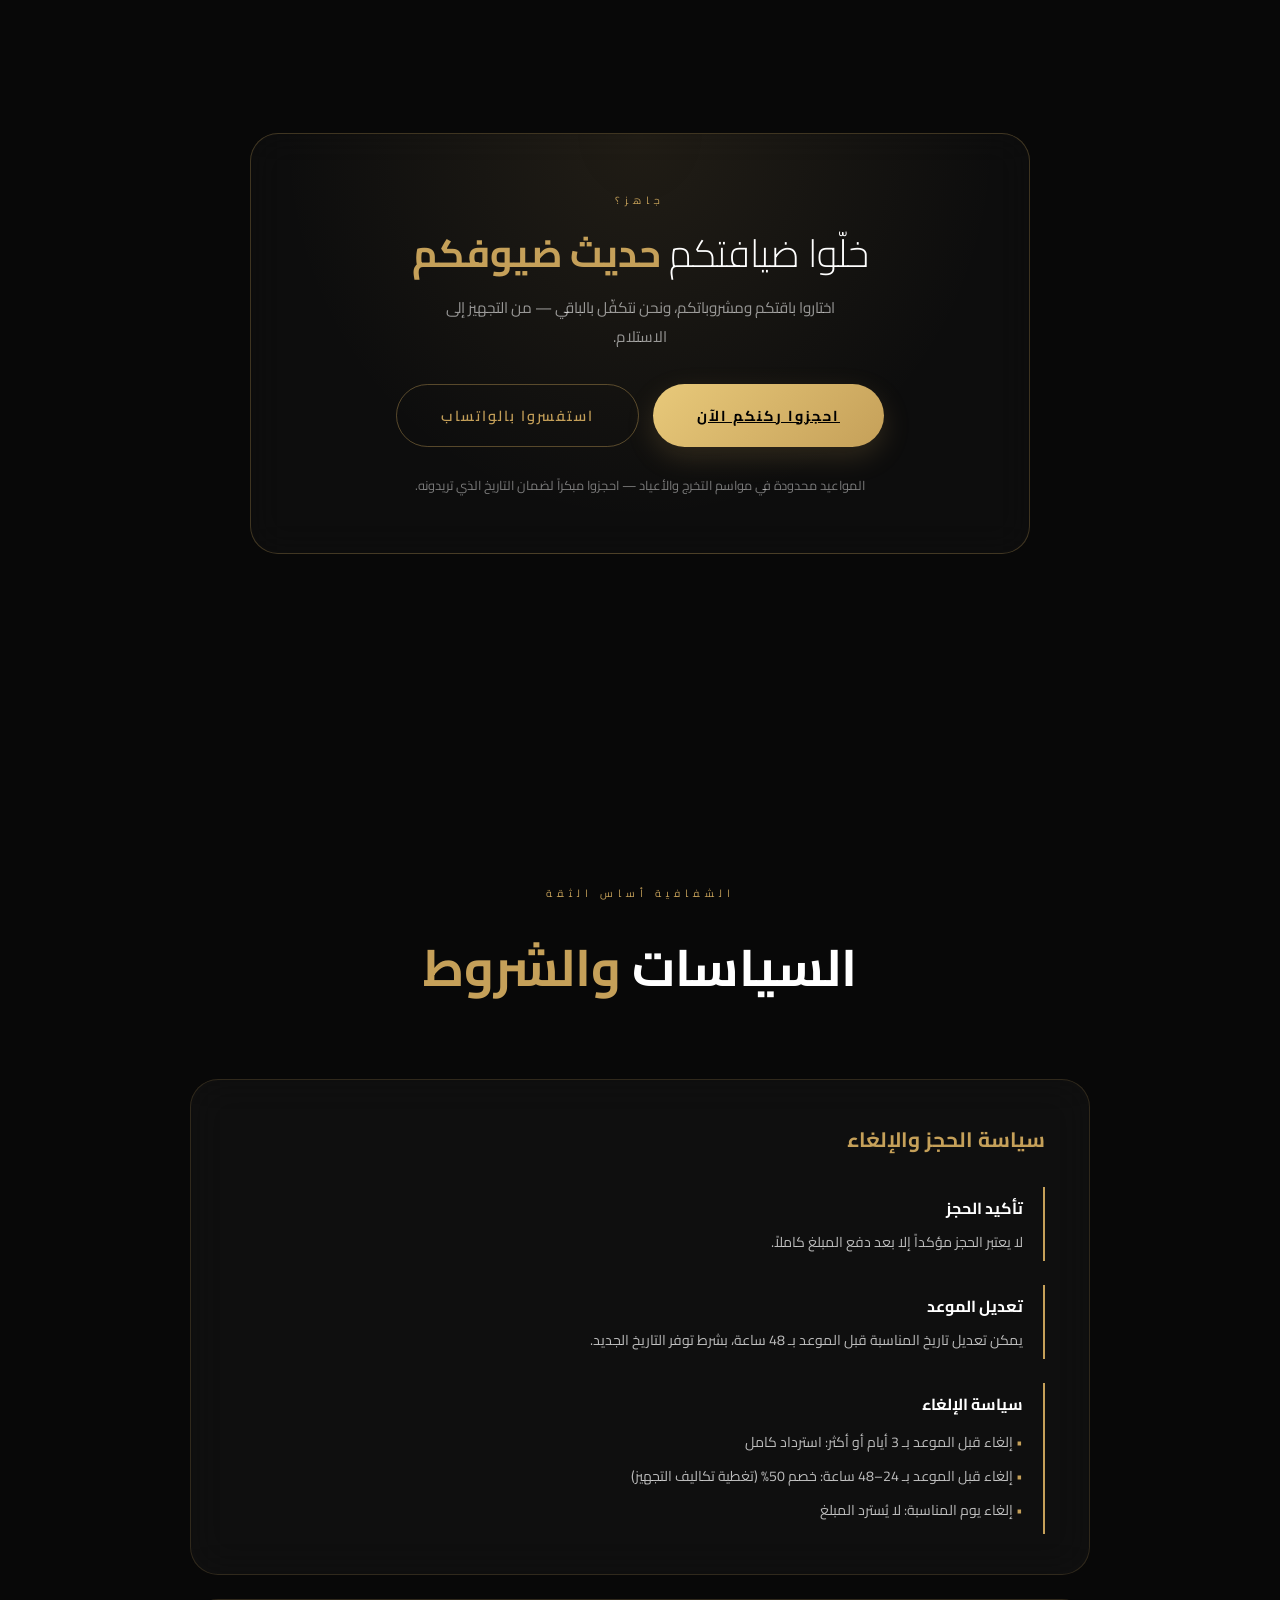
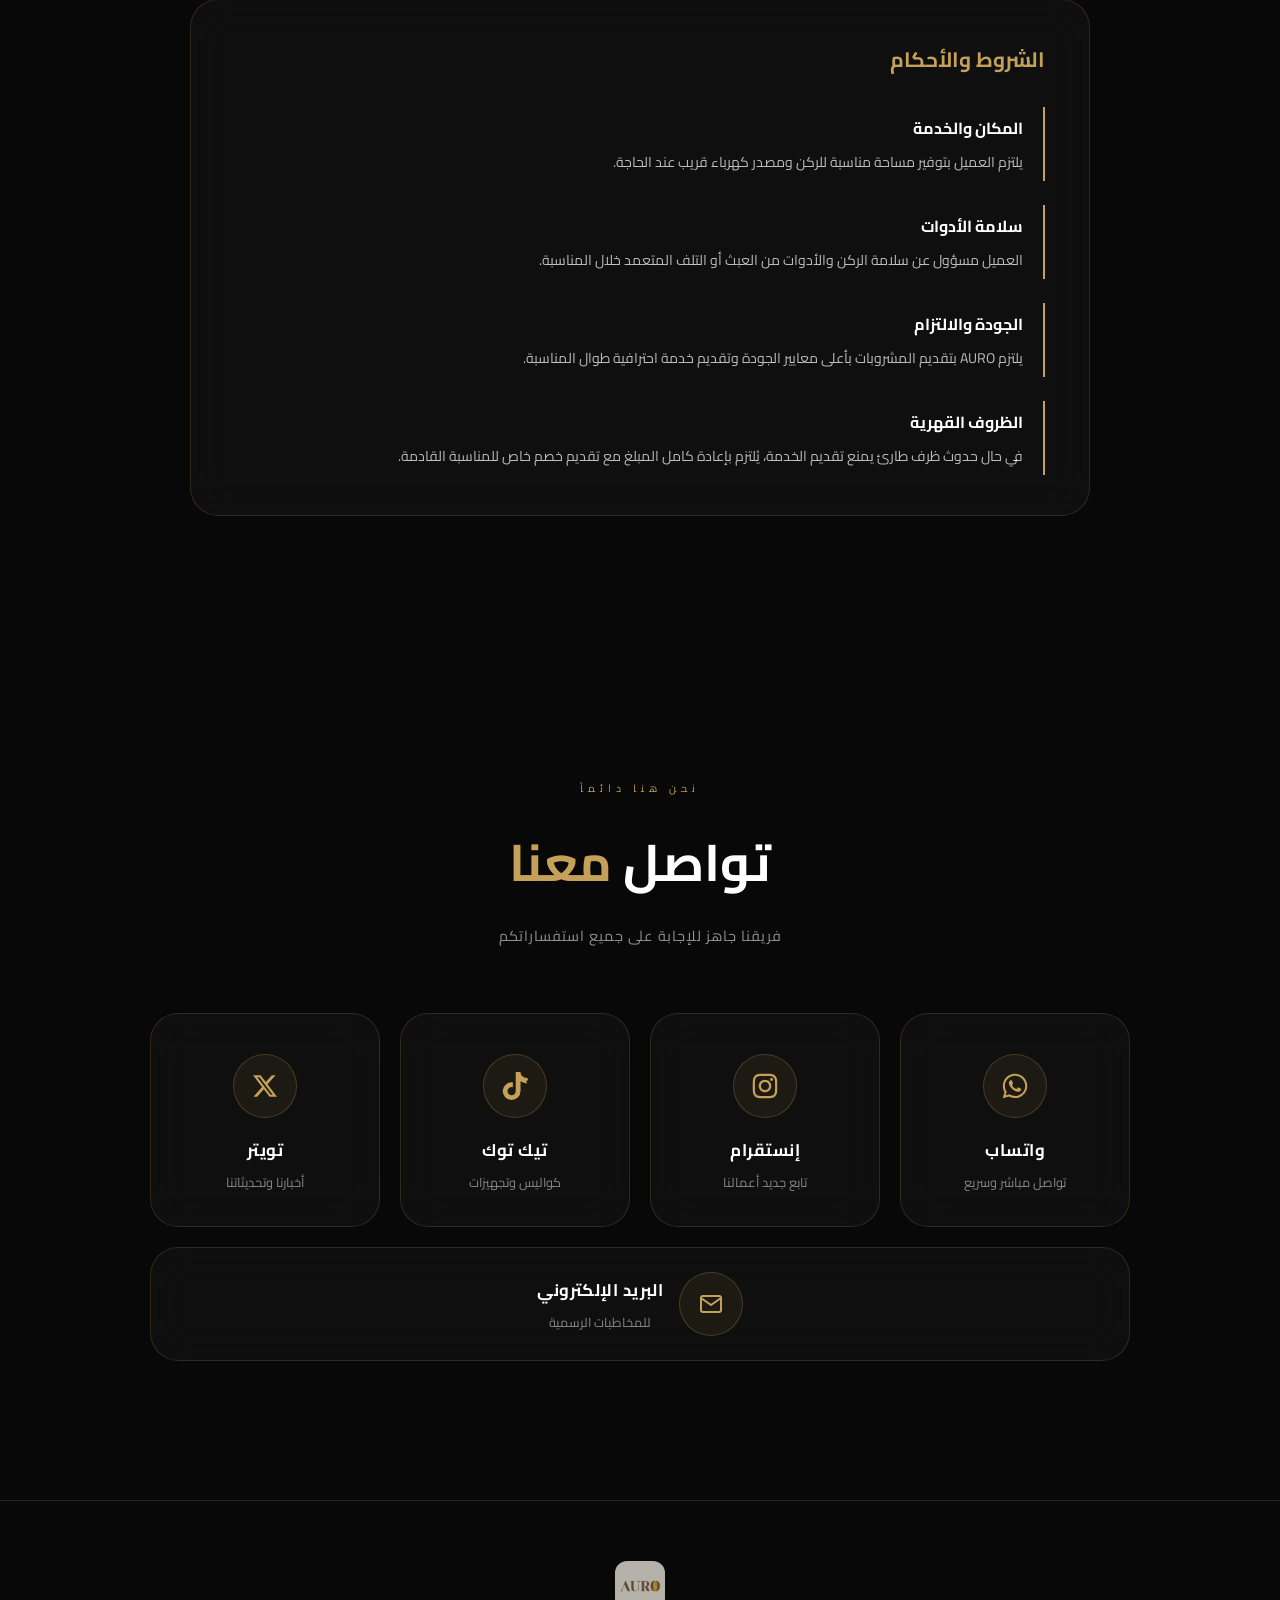
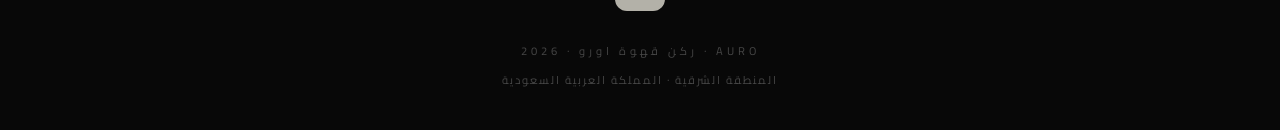
==== commit 26037122: "auro v4" ====
--- a/index.html
+++ b/index.html
@@ -6,7 +6,7 @@
   <meta name="viewport" content="width=device-width,initial-scale=1.0,maximum-scale=1.0,user-scalable=no" />
   <title>AURO | ركن قهوة اورو – ركن مشروبات فاخر لمناسباتك</title>
   <meta name="description"
-    content="AURO – خدمة تأجير ركن قهوة اورو الفاخر لمناسباتكم في الدمام والخبر والظهران. احجز الآن!" />
+    content="AURO – خدمة تأجير ركن قهوة اورو الفاخر لمناسباتكم في الدمام والخبر والظهران. احجزوا الآن!" />
   <meta name="keywords"
     content="ركن قهوة، كورنر اورو، مناسبات، الدمام، الخبر، الظهران، قهوة، AURO، حفلات، تأجير ركن قهوة" />
   <meta name="robots" content="index, follow" />
@@ -42,7 +42,7 @@
       }
     </style>
   </noscript>
-  <link rel="stylesheet" href="style.css?v=20260805" />
+  <link rel="stylesheet" href="style.css?v=20260903" />
   <!-- Structured Data -->
   <script type="application/ld+json">
   {
@@ -70,7 +70,7 @@
 
   <!-- PRELOADER -->
   <div id="preloader">
-    <img src="logo.png" alt="AURO - ركن قهوة فاخر" class="preloader-logo" />
+    <img src="logo.webp" alt="AURO - ركن قهوة فاخر" class="preloader-logo" width="512" height="512" />
     <div class="preloader-bar">
       <div class="preloader-fill"></div>
     </div>
@@ -80,14 +80,16 @@
   <div id="page-transition">
     <div class="transition-bg"></div>
     <div class="transition-content">
-      <img src="logo.png" alt="AURO" class="transition-logo" />
+      <img src="logo.webp" alt="AURO" class="transition-logo" width="512" height="512" />
       <div class="transition-line"></div>
     </div>
   </div>
 
 
   <!-- Background -->
-  <div id="bg-slideshow"></div>
+  <div id="bg-slideshow">
+    <video id="bg-video" muted loop playsinline preload="none" aria-hidden="true" tabindex="-1"></video>
+  </div>
   <div id="bg-overlay"></div>
   <canvas id="bg-particles"></canvas>
   <div class="orb orb-1"></div>
@@ -147,18 +149,24 @@
   <section id="hero">
     <div class="hero-content">
       <div class="hero-eyebrow reveal">AURO COFFEE CORNER</div>
-      <img src="logo.png" class="hero-logo" alt="AURO Logo" />
+      <img src="logo.webp" class="hero-logo" alt="AURO Logo" width="512" height="512" />
       <h1 class="hero-title reveal reveal-delay-1">
         لحظاتك الرائعة<br />
         <strong>تستحق قهوة بفخامة الذهب</strong>
       </h1>
-      <p class="hero-subtitle reveal reveal-delay-2">ركن المشروبات الفاخر · المنطقة الشرقية</p>
+      <p class="hero-subtitle reveal reveal-delay-2">
+        نجهّز ركن قهوة فاخر في مناسبتكم، ونستلمه بعدها — بدون أي جهد منكم.
+      </p>
+      <p class="hero-meta reveal reveal-delay-2">الدمام · الخبر · الظهران &nbsp;·&nbsp; تبدأ من ٦٥٠ ريال</p>
       <div class="hero-cta reveal reveal-delay-3">
-        <a href="booking.html" class="btn-primary">احجز ركنك الآن</a>
+        <a href="booking.html" class="btn-primary">احجزوا ركنكم الآن</a>
         <button class="btn-outline"
           onclick="document.getElementById('gallery').scrollIntoView({behavior:'smooth'})">تصفح
           الأعمال</button>
       </div>
+      <p class="hero-guarantee reveal reveal-delay-3">
+        <span>✓</span> نصل ونجهّز قبل الموعد — والتوصيل والاستلام علينا
+      </p>
       <div class="scroll-indicator">
         <span>اكتشف</span>
         <div class="scroll-arrow"></div>
@@ -195,23 +203,23 @@
       <div class="hiw-step reveal" data-hiw="1">
         <div class="hiw-icon">📱</div>
         <div class="hiw-content">
-          <h3>احجز ركنك</h3>
-          <p>اختر باقتك ومشروباتك المفضلة وأرسل طلبك خلال دقائق</p>
+          <h3>احجزوا ركنكم</h3>
+          <p>اختاروا باقتكم ومشروباتكم المفضلة وأرسلوا الطلب خلال دقائق</p>
         </div>
         <div class="hiw-number">01</div>
       </div>
       <div class="hiw-step reveal reveal-delay-1" data-hiw="2">
         <div class="hiw-icon">💬</div>
         <div class="hiw-content">
-          <h3>نتواصل معك</h3>
-          <p>فريقنا يتواصل معك عبر واتساب لتأكيد التفاصيل والدفع</p>
+          <h3>نتواصل معكم</h3>
+          <p>فريقنا يتواصل معكم عبر واتساب لتأكيد التفاصيل والدفع</p>
         </div>
         <div class="hiw-number">02</div>
       </div>
       <div class="hiw-step reveal reveal-delay-2" data-hiw="3">
         <div class="hiw-icon">⚙️</div>
         <div class="hiw-content">
-          <h3>نجهّز يومك</h3>
+          <h3>نجهّز يومكم</h3>
           <p>نصل قبل المناسبة بساعة ونجهّز الركن بكامل أناقته</p>
         </div>
         <div class="hiw-number">03</div>
@@ -220,7 +228,7 @@
         <div class="hiw-icon">✨</div>
         <div class="hiw-content">
           <h3>نصنع اللحظة</h3>
-          <p>نقدّم لضيوفك تجربة مشروبات فاخرة لا تُنسى طوال المناسبة</p>
+          <p>نقدّم لضيوفكم تجربة مشروبات فاخرة لا تُنسى طوال المناسبة</p>
         </div>
         <div class="hiw-number">04</div>
       </div>
@@ -229,100 +237,69 @@
       <a href="booking.html" class="btn-primary">ابدأ الحجز الآن ✨</a>
     </div>
   </section>
-
-  <!-- 3D COVER FLOW GALLERY -->
-  <section id="gallery" class="reveal">
-    <div class="section-header">
-      <span class="section-tag">أبعاد أورو</span>
-      <h2 class="section-title">عدسة <span class="text-gold">الفخامة</span></h2>
-    </div>
-    <div class="cards-stack-container">
-      <div class="cards-stack" id="cards-stack">
-        <div class="stack-card"><img src="aurobg1.webp" alt="صورة من فعاليات AURO" loading="eager" fetchpriority="high" decoding="async" /></div>
-        <div class="stack-card"><img src="aurobg2.webp" alt="صورة من فعاليات AURO" loading="lazy" decoding="async" /></div>
-        <div class="stack-card"><img src="aurobg3.webp" alt="صورة من فعاليات AURO" loading="lazy" decoding="async" /></div>
-        <div class="stack-card"><img src="aurobg4.webp" alt="صورة من فعاليات AURO" loading="lazy" decoding="async" /></div>
-        <div class="stack-card"><img src="aurobg5.webp" alt="صورة من فعاليات AURO" loading="lazy" decoding="async" /></div>
-        <div class="stack-card"><img src="aurobg6.webp" alt="صورة من فعاليات AURO" loading="lazy" decoding="async" /></div>
-      </div>
-      <div class="stack-controls">
-        <button id="stack-next" class="rv-btn" aria-label="التالي">›</button>
-        <div class="stack-hint">اسحب الصورة</div>
-        <button id="stack-prev" class="rv-btn" aria-label="السابق">‹</button>
-      </div>
-    </div>
-  </section>
-
-  <!-- REVIEWS SECTION -->
-  <section id="reviews" class="reveal">
-    <div class="section-header">
-      <span class="section-tag">أصداء أورو</span>
-      <h2 class="section-title">قالوا عن <span class="text-gold">تجربتهم</span></h2>
-    </div>
-
-    <div id="reviews-empty-wrap">
-      <div class="reviews-empty">✦ &nbsp; كن أول من يشارك تجربته مع أورو &nbsp; ✦</div>
-    </div>
-    <div class="rv-carousel" id="rv-carousel" style="display:none">
-      <div class="rv-stage" id="reviews-track"></div>
-    </div>
-
-    <div class="section-cta--tight">
-      <a href="feedback.html" class="btn-outline rv-cta">شاركنا رأيك ✦</a>
-    </div>
-  </section>
-
 
   <!-- PACKAGES (display only) -->
   <section id="packages">
     <div class="section-header reveal">
       <span class="section-tag">باقاتنا</span>
       <h2 class="section-title">باقات <span class="text-gold">AURO</span></h2>
-      <p class="section-subtitle">كل باقة صُمِّمت بعناية لتناسب مناسبتك</p>
+      <p class="section-subtitle">كل باقة صُمِّمت بعناية لتناسب مناسبتكم</p>
     </div>
     <div class="packages-grid">
       <div class="pkg-card pkg-card--display reveal">
-        <div class="pkg-icon">☕</div>
-        <div class="pkg-name">الذهبية</div>
-        <div class="pkg-cups">20-35 <span>كوب</span></div>
-        <div class="pkg-price">٤٥٠ <span>ريال</span> <em class="pkg-deposit">+ ٥٠٠ تأمين</em></div>
-        <div class="pkg-desc">مثالية للجمعات والمناسبات الخاصة</div>
+        <div class="pkg-icon">✨</div>
+        <div class="pkg-name">البلاتينية</div>
+        <div class="pkg-cups">40-70 <span>كوب</span></div>
+        <div class="pkg-price">٦٥٠ <span>ريال</span> <em class="pkg-deposit">+ ٥٠٠ تأمين مسترد</em></div>
+        <div class="pkg-desc">للجمعات العائلية والمناسبات المتوسطة</div>
         <div class="pkg-divider"></div>
         <div class="pkg-features">
-          <div class="pkg-feature">الركن الخشبي والأكواب</div>
-          <div class="pkg-feature">ترمس واحد وحافظة ثلج</div>
-          <div class="pkg-feature">مشروب واحد مختار</div>
-        </div>
-        <a href="booking.html?pkg=gold" class="btn-primary pkg-book-btn">احجز الآن</a>
+          <div class="pkg-feature">ترمسان (٥ لتر لكل ترمس)</div>
+          <div class="pkg-feature">مشروبان من اختيارك</div>
+          <div class="pkg-feature">٤٠ كوب حار · حتى ٧٠ بارد مع الثلج</div>
+          <div class="pkg-feature">يكفي ٣٠ إلى ٥٠ ضيف</div>
+        </div>
+        <a href="booking.html?pkg=platinum" class="btn-primary pkg-book-btn">احجزوا الآن</a>
       </div>
       <div class="pkg-card pkg-card--display featured reveal reveal-delay-1">
-        <div class="pkg-icon">✨</div>
-        <div class="pkg-name text-gold">البلاتينية</div>
-        <div class="pkg-cups">40-70 <span>كوب</span></div>
-        <div class="pkg-price">٦٥٠ <span>ريال</span> <em class="pkg-deposit">+ ٥٠٠ تأمين</em></div>
-        <div class="pkg-desc">للمناسبات الأنيقة والمتوسطة</div>
+        <span class="pkg-badge">الأكثر طلباً</span>
+        <div class="pkg-icon">👑</div>
+        <div class="pkg-name text-gold">الملكية</div>
+        <div class="pkg-cups">60-100 <span>كوب</span></div>
+        <div class="pkg-price">٨٥٠ <span>ريال</span> <em class="pkg-deposit">+ ٥٠٠ تأمين مسترد</em></div>
+        <div class="pkg-desc">الأنسب للتخرج والعقيقة والمناسبات الكبيرة</div>
         <div class="pkg-divider"></div>
         <div class="pkg-features">
-          <div class="pkg-feature">الركن الخشبي والأكواب</div>
-          <div class="pkg-feature">ترمسان وحافظة ثلج</div>
-          <div class="pkg-feature">مشروبان مختاران</div>
-        </div>
-        <a href="booking.html?pkg=platinum" class="btn-primary pkg-book-btn">احجز الآن</a>
+          <div class="pkg-feature">٣ ترامس (٥ لتر لكل ترمس)</div>
+          <div class="pkg-feature">٣ مشروبات من اختيارك</div>
+          <div class="pkg-feature">٦٠ كوب حار · حتى ١٠٠ بارد مع الثلج</div>
+          <div class="pkg-feature">يكفي ٥٠ إلى ٨٠ ضيف</div>
+        </div>
+        <a href="booking.html?pkg=royal" class="btn-primary pkg-book-btn">احجزوا الآن</a>
       </div>
       <div class="pkg-card pkg-card--display reveal reveal-delay-2">
-        <div class="pkg-icon">👑</div>
-        <div class="pkg-name">الملكية</div>
-        <div class="pkg-cups">60-100 <span>كوب</span></div>
-        <div class="pkg-price">٨٥٠ <span>ريال</span> <em class="pkg-deposit">+ ٥٠٠ تأمين</em></div>
-        <div class="pkg-desc">لحفلاتكم الكبرى والمناسبات الرسمية</div>
+        <div class="pkg-icon">🤍</div>
+        <div class="pkg-name">الفخامة</div>
+        <div class="pkg-cups">80-140 <span>كوب</span></div>
+        <div class="pkg-price">١٬٢٥٠ <span>ريال</span> <em class="pkg-deposit">+ ٥٠٠ تأمين مسترد</em></div>
+        <div class="pkg-desc">للحفلات الكبرى وفعاليات الشركات</div>
         <div class="pkg-divider"></div>
         <div class="pkg-features">
-          <div class="pkg-feature">الركن الخشبي والأكواب</div>
-          <div class="pkg-feature">٣ ترامس وحافظة ثلج</div>
-          <div class="pkg-feature">ثلاثة مشروبات مختارة</div>
-        </div>
-        <a href="booking.html?pkg=royal" class="btn-primary pkg-book-btn">احجز الآن</a>
-      </div>
+          <div class="pkg-feature">٤ ترامس (٥ لتر لكل ترمس)</div>
+          <div class="pkg-feature">٤ مشروبات من اختيارك</div>
+          <div class="pkg-feature">الزينة والتنسيق مشمولة</div>
+          <div class="pkg-feature">بطاقة أنيقة باسم المناسبة</div>
+          <div class="pkg-feature">٨٠ كوب حار · حتى ١٤٠ بارد مع الثلج</div>
+          <div class="pkg-feature">يكفي ٧٠ إلى ١٠٠ ضيف</div>
+        </div>
+        <a href="booking.html?pkg=luxe" class="btn-primary pkg-book-btn">احجزوا الآن</a>
+      </div>
+    </div>
+
+    <div class="pkg-included reveal">
+      <span>كل الباقات تشمل:</span>
+      الركن الخشبي بإضاءته · الأكواب · حافظة الثلج · التوصيل والتجهيز والاستلام · ٥ ساعات تشغيل
+      <br><small style="opacity:.75">الترمس الواحد يكفي ٢٠ كوب من المشروب الحار، ويصل إلى ٣٥ كوب من البارد — لأن الثلج يأخذ جزءاً من الكوب.</small>
     </div>
     
     <div class="additions-card reveal">
@@ -339,10 +316,51 @@
 
 
 
+  <!-- 3D COVER FLOW GALLERY -->
+  <section id="gallery" class="reveal">
+    <div class="section-header">
+      <span class="section-tag">أبعاد أورو</span>
+      <h2 class="section-title">عدسة <span class="text-gold">الفخامة</span></h2>
+    </div>
+    <div class="cards-stack-container">
+      <div class="cards-stack" id="cards-stack">
+        <div class="stack-card"><img src="event1.webp" alt="ركن أورو كامل بإضاءته في مناسبة بتلال الظهران" loading="eager" fetchpriority="high" decoding="async" /></div>
+        <div class="stack-card"><img src="event2.webp" alt="ترامس أورو بقبعات التخرج" loading="lazy" decoding="async" /></div>
+        <div class="stack-card"><img src="event3.webp" alt="بطاقة أنيقة باسم المناسبة بجانب ركن أورو" loading="lazy" decoding="async" /></div>
+        <div class="stack-card"><img src="event4.webp" alt="ترمس أورو والأكواب وبطاقة القهوة السوداء" loading="lazy" decoding="async" /></div>
+        <div class="stack-card"><img src="event5.webp" alt="ضيفة تمسك كوب أورو في المناسبة" loading="lazy" decoding="async" /></div>
+        <div class="stack-card"><img src="event6.webp" alt="أكواب أورو مرتبة على الركن" loading="lazy" decoding="async" /></div>
+      </div>
+      <div class="stack-controls">
+        <button id="stack-next" class="rv-btn" aria-label="التالي">›</button>
+        <div class="stack-hint">اسحب الصورة</div>
+        <button id="stack-prev" class="rv-btn" aria-label="السابق">‹</button>
+      </div>
+    </div>
+  </section>
+
+  <!-- REVIEWS SECTION -->
+  <section id="reviews" class="reveal">
+    <div class="section-header">
+      <span class="section-tag">أصداء أورو</span>
+      <h2 class="section-title">قالوا عن <span class="text-gold">تجربتهم</span></h2>
+    </div>
+
+    <div id="reviews-empty-wrap">
+      <div class="reviews-empty">✦ &nbsp; كن أول من يشارك تجربته مع أورو &nbsp; ✦</div>
+    </div>
+    <div class="rv-carousel" id="reviews-track" style="display:none"></div>
+
+    <div class="section-cta--tight">
+      <a href="feedback.html" class="btn-outline rv-cta">شاركنا رأيك ✦</a>
+    </div>
+  </section>
+
+
   <!-- FAQ -->
   <section id="faq">
     <div class="section-header reveal">
-      <span class="section-tag">كل ما تحتاج معرفته</span>
+      <span class="section-tag">كل ما تحتاجون معرفته</span>
       <h2 class="section-title">الأسئلة <span class="text-gold">الشائعة</span></h2>
     </div>
     <div class="faq-wrap">
@@ -397,9 +415,73 @@
         </button>
         <div class="faq-a" id="faq-a-5">
           <div class="faq-a-inner">يلتزم فريق AURO بالوصول قبل موعد المناسبة بـ 30 إلى 60 دقيقة لضمان التجهيز الكامل
-            واستقبال ضيوفك بأفضل صورة.</div>
-        </div>
-      </div>
+            واستقبال ضيوفكم بأفضل صورة.</div>
+        </div>
+      </div>
+      <div class="faq-item reveal">
+        <button type="button" class="faq-q" onclick="toggleFAQ(this)" aria-expanded="false" aria-controls="faq-a-6">
+          <div class="faq-number">06</div>
+          <h3>ما هو مبلغ التأمين ومتى يُرجع؟</h3>
+          <div class="faq-icon-btn"><span class="faq-icon-bar faq-icon-bar--h"></span><span class="faq-icon-bar faq-icon-bar--v"></span></div>
+        </button>
+        <div class="faq-a" id="faq-a-6">
+          <div class="faq-a-inner">مبلغ التأمين ٥٠٠ ريال، وهو <strong>مبلغ مسترد بالكامل</strong> ومنفصل عن قيمة الخدمة. الغرض منه تغطية أي تلف أو نقص في العهدة (الترامس، الطاولة، الأدوات). بعد انتهاء المناسبة نفحص العهدة ونرجّع المبلغ كاملاً إذا كان كل شيء سليماً.</div>
+        </div>
+      </div>
+      <div class="faq-item reveal reveal-delay-1">
+        <button type="button" class="faq-q" onclick="toggleFAQ(this)" aria-expanded="false" aria-controls="faq-a-7">
+          <div class="faq-number">07</div>
+          <h3>كم قبل المناسبة يجب أن أحجز؟</h3>
+          <div class="faq-icon-btn"><span class="faq-icon-bar faq-icon-bar--h"></span><span class="faq-icon-bar faq-icon-bar--v"></span></div>
+        </button>
+        <div class="faq-a" id="faq-a-7">
+          <div class="faq-a-inner">نستقبل الحجوزات قبل الموعد بـ ٢٤ ساعة على الأقل. لكن في مواسم التخرج والأعياد والإجازات تمتلئ المواعيد بسرعة، لذلك ننصح بالحجز قبل أسبوع إلى أسبوعين لضمان توفر التاريخ الذي تريده.</div>
+        </div>
+      </div>
+      <div class="faq-item reveal reveal-delay-2">
+        <button type="button" class="faq-q" onclick="toggleFAQ(this)" aria-expanded="false" aria-controls="faq-a-8">
+          <div class="faq-number">08</div>
+          <h3>كيف أختار الباقة المناسبة لعدد ضيوفي؟</h3>
+          <div class="faq-icon-btn"><span class="faq-icon-bar faq-icon-bar--h"></span><span class="faq-icon-bar faq-icon-bar--v"></span></div>
+        </button>
+        <div class="faq-a" id="faq-a-8">
+          <div class="faq-a-inner">القاعدة البسيطة: الترمس الواحد يكفي ٢٠ كوب من المشروب الحار، ويصل إلى ٣٥ كوب من البارد لأن الثلج يأخذ جزءاً من الكوب.<br>• <strong>البلاتينية</strong> (ترمسان): مناسبة لـ ٣٠ – ٥٠ ضيف<br>• <strong>الملكية</strong> (٣ ترامس): مناسبة لـ ٥٠ – ٨٠ ضيف<br>• <strong>الفخامة</strong> (٤ ترامس): مناسبة لـ ٧٠ – ١٠٠ ضيف<br>وإذا ترددتم، راسلونا بعدد الضيوف ونرشّح لكم الأنسب.</div>
+        </div>
+      </div>
+      <div class="faq-item reveal">
+        <button type="button" class="faq-q" onclick="toggleFAQ(this)" aria-expanded="false" aria-controls="faq-a-9">
+          <div class="faq-number">09</div>
+          <h3>هل أحتاج لتجهيز شيء في المكان؟</h3>
+          <div class="faq-icon-btn"><span class="faq-icon-bar faq-icon-bar--h"></span><span class="faq-icon-bar faq-icon-bar--v"></span></div>
+        </button>
+        <div class="faq-a" id="faq-a-9">
+          <div class="faq-a-inner">تحتاجون فقط مساحة مستوية بعرض مترين تقريباً، ومدخل يسمح بدخول الركن، ومصدر كهرباء قريب لإضاءة الركن. كل ما عدا ذلك علينا: الترامس والأكواب والثلج والتجهيز والاستلام.</div>
+        </div>
+      </div>
+      <div class="faq-item reveal reveal-delay-1">
+        <button type="button" class="faq-q" onclick="toggleFAQ(this)" aria-expanded="false" aria-controls="faq-a-10">
+          <div class="faq-number">10</div>
+          <h3>هل التوصيل والتجهيز مشمول في السعر؟</h3>
+          <div class="faq-icon-btn"><span class="faq-icon-bar faq-icon-bar--h"></span><span class="faq-icon-bar faq-icon-bar--v"></span></div>
+        </button>
+        <div class="faq-a" id="faq-a-10">
+          <div class="faq-a-inner">نعم. السعر يشمل التوصيل والتجهيز الكامل والاستلام بعد المناسبة داخل الدمام والخبر والظهران، بدون أي رسوم إضافية.</div>
+        </div>
+      </div>
+    </div>
+  </section>
+
+  <!-- FINAL CTA -->
+  <section id="final-cta">
+    <div class="cta-panel reveal">
+      <span class="section-tag">جاهز؟</span>
+      <h2 class="cta-title">خلّوا ضيافتكم <span class="text-gold">حديث ضيوفكم</span></h2>
+      <p class="cta-sub">اختاروا باقتكم ومشروباتكم، ونحن نتكفّل بالباقي — من التجهيز إلى الاستلام.</p>
+      <div class="cta-actions">
+        <a href="booking.html" class="btn-primary">احجزوا ركنكم الآن</a>
+        <a href="https://wa.me/966579383960" target="_blank" rel="noopener" class="btn-outline">استفسروا بالواتساب</a>
+      </div>
+      <p class="cta-note">المواعيد محدودة في مواسم التخرج والأعياد — احجزوا مبكراً لضمان التاريخ الذي تريدونه.</p>
     </div>
   </section>
 
@@ -456,7 +538,7 @@
     <div class="section-header reveal">
       <span class="section-tag">نحن هنا دائماً</span>
       <h2 class="section-title">تواصل <span class="text-gold">معنا</span></h2>
-      <p class="section-subtitle">فريقنا جاهز للإجابة على جميع استفساراتك</p>
+      <p class="section-subtitle">فريقنا جاهز للإجابة على جميع استفساراتكم</p>
     </div>
     <div class="social-grid reveal">
       <a href="https://wa.me/966579383960" target="_blank" class="contact-card whatsapp">
@@ -559,9 +641,9 @@
   </div>
 
   <script src="https://cdn.jsdelivr.net/npm/@supabase/supabase-js@2"></script>
-  <script src="supabase-client.js?v=20260805"></script>
-  <script src="feedback-service.js?v=20260805"></script>
-  <script src="script.js?v=20260805"></script>
+  <script src="supabase-client.js?v=20260903"></script>
+  <script src="feedback-service.js?v=20260903"></script>
+  <script src="script.js?v=20260903"></script>
 </body>
 
 </html>
--- a/style.css
+++ b/style.css
@@ -63,7 +63,7 @@
 /* ── BACKGROUND ── */
 #bg-slideshow {
     position: fixed; inset: 0; z-index: -2;
-    background-image: url('AUROwebsitebg.png');
+    background-image: url('hero-real.webp');
     background-size: cover; background-position: center;
     filter: blur(0px) brightness(0.8) saturate(1.2);
     transform: scale(1.1); opacity: 1;
@@ -117,7 +117,7 @@
 #hero { min-height: 100vh; text-align: center; gap: 0; }
 .hero-eyebrow { font-size: .7rem; letter-spacing: 6px; color: var(--gold); text-transform: uppercase; margin-bottom: 32px; display: flex; align-items: center; gap: 16px; }
 .hero-eyebrow::before, .hero-eyebrow::after { content: ''; flex: 1; height: 1px; background: linear-gradient(90deg, transparent, var(--gold)); max-width: 60px; }
-.hero-logo { width: 180px; border-radius: var(--radius-xl); margin-bottom: 40px; box-shadow: 0 0 70px rgba(197,160,89,.3); animation: heroLogoIn 1.2s cubic-bezier(.4,0,.2,1) forwards; }
+.hero-logo { width: 180px; height: auto; border-radius: var(--radius-xl); margin-bottom: 40px; box-shadow: 0 0 70px rgba(197,160,89,.3); animation: heroLogoIn 1.2s cubic-bezier(.4,0,.2,1) forwards; }
 @keyframes heroLogoIn { from { opacity: 0; transform: scale(.7) translateY(20px); } to { opacity: 1; transform: scale(1) translateY(0); } }
 .hero-title { font-size: clamp(1.4rem, 4vw, 2.8rem); font-weight: 300; line-height: 1.6; color: rgba(255,255,255,.85); letter-spacing: 0px; margin-bottom: 16px; }
 .hero-title strong { font-weight: 700; color: #fff; display: block; font-size: clamp(1.5rem, 5vw, 3.8rem); letter-spacing: 0px; margin-top: 8px; }
@@ -420,7 +420,7 @@
 /* ── PRELOADER ── */
 #preloader { position: fixed; inset: 0; z-index: 10000; background: #080808; display: flex; flex-direction: column; align-items: center; justify-content: center; transition: opacity .6s ease, visibility .6s; }
 #preloader.hide { opacity: 0; visibility: hidden; pointer-events: none; }
-.preloader-logo { width: 120px; border-radius: 28px; animation: preloaderPulse 1.8s ease-in-out infinite; }
+.preloader-logo { width: 120px; height: auto; border-radius: 28px; animation: preloaderPulse 1.8s ease-in-out infinite; }
 @keyframes preloaderPulse { 0%,100% { transform: scale(1); opacity: .7; } 50% { transform: scale(1.08); opacity: 1; } }
 .preloader-bar { width: 160px; height: 3px; background: rgba(197,160,89,.2); border-radius: 4px; margin-top: 32px; overflow: hidden; }
 .preloader-fill { width: 0; height: 100%; background: var(--gold); border-radius: 4px; animation: preloaderFill 1.5s ease forwards; }
@@ -529,7 +529,7 @@
 .transition-content { position: relative; z-index: 1; display: flex; flex-direction: column; align-items: center; gap: 20px; opacity: 0; transform: translateY(20px); transition: all 0.5s ease 0.4s; }
 #page-transition.active .transition-content { opacity: 1; transform: translateY(0); }
 #page-transition.exit .transition-content { opacity: 0; transform: translateY(-20px); }
-.transition-logo { width: 120px; border-radius: 24px; filter: drop-shadow(0 0 30px rgba(197,160,89,0.4)); }
+.transition-logo { width: 120px; height: auto; border-radius: 24px; filter: drop-shadow(0 0 30px rgba(197,160,89,0.4)); }
 .transition-line { width: 0; height: 2px; background: var(--gold); transition: width 0.8s ease 0.6s; }
 #page-transition.active .transition-line { width: 150px; }
 
@@ -546,45 +546,44 @@
 ::selection { background: rgba(197,160,89,0.25); color: #fff; text-shadow: 0 0 5px rgba(197,160,89,0.5); }
 ::-moz-selection { background: rgba(197,160,89,0.25); color: #fff; }
 
-/* REVIEWS AUTO-CROSSFADE — pure CSS @keyframes animation drives the cycling,
-   deliberately with NO JavaScript timer (setInterval) in the loop at all, so it
-   cannot be affected by JS timer throttling/suspension in any browser context. */
+/* REVIEWS GRID — every approved review shown at once, statically. No timer,
+   no animation-driven cycling, nothing that depends on timing to be visible. */
 #reviews { min-height: auto; padding: 80px 20px 60px; }
 #reviews .section-header { margin-bottom: 52px; }
 
-.rv-carousel { position: relative; max-width: 620px; margin: 0 auto; }
-.rv-stage { position: relative; height: 340px; }
+.rv-carousel {
+    display: grid; grid-template-columns: repeat(3, 1fr);
+    gap: 22px; max-width: 1100px; margin: 0 auto;
+    align-items: stretch;
+}
 
 .rv-card {
-    position: absolute; inset: 0; margin: auto;
-    width: min(420px, 78vw); height: fit-content; padding: 34px 30px 28px;
+    position: relative; display: flex; flex-direction: column;
+    padding: 32px 28px 26px;
     border-radius: var(--radius-lg);
     background: linear-gradient(155deg, rgba(255,255,255,0.06), rgba(255,255,255,0.015));
-    border: 1px solid rgba(197,160,89,0.4);
+    border: 1.5px solid rgba(197,160,89,0.3);
     backdrop-filter: blur(10px); -webkit-backdrop-filter: blur(10px);
     overflow: hidden; text-align: right;
-    box-shadow: 0 30px 60px -18px rgba(197,160,89,0.35);
-    opacity: 0;
-    animation-name: rvCardCycle;
-    animation-timing-function: ease-in-out;
-    animation-iteration-count: infinite;
-}
+    box-shadow: 0 20px 50px rgba(0,0,0,0.4);
+    transition: border-color .4s, transform .4s;
+}
+.rv-card:hover { border-color: rgba(197,160,89,0.6); transform: translateY(-4px); }
 
 .rv-card__blob {
     position: absolute; inset-inline-start: -30%; top: -35%; width: 65%; aspect-ratio: 1;
     background: radial-gradient(circle, rgba(197,160,89,0.35), rgba(197,160,89,0) 70%);
     filter: blur(6px); border-radius: 42% 58% 65% 35% / 45% 40% 60% 55%;
-    animation: rvBlobMorph 9s ease-in-out infinite; pointer-events: none; z-index: 0;
-}
-@keyframes rvBlobMorph {
-    0%, 100% { border-radius: 42% 58% 65% 35% / 45% 40% 60% 55%; transform: rotate(0deg) scale(1); }
-    50%      { border-radius: 58% 42% 35% 65% / 55% 60% 40% 45%; transform: rotate(20deg) scale(1.08); }
-}
-
-.rv-card__quote { position: relative; font-family: Georgia, serif; font-size: 46px; line-height: 1; color: var(--gold); opacity: .8; margin-bottom: 4px; z-index: 1; }
-.rv-card__stars { position: relative; color: var(--gold); font-size: .85rem; letter-spacing: 3px; opacity: .9; margin-bottom: 16px; z-index: 1; }
-.rv-card__comment { position: relative; color: #fff; font-size: 15.5px; font-weight: 300; line-height: 1.9; min-height: 78px; margin-bottom: 22px; z-index: 1; }
-.rv-card__footer { position: relative; display: flex; align-items: center; gap: 12px; padding-top: 18px; border-top: 1px solid rgba(197,160,89,0.18); z-index: 1; }
+    pointer-events: none; z-index: 0;
+}
+
+.rv-card__quote { position: relative; font-family: Georgia, serif; font-size: 42px; line-height: 1; color: var(--gold); opacity: .8; margin-bottom: 4px; z-index: 1; }
+.rv-card__stars { position: relative; color: var(--gold); font-size: .8rem; letter-spacing: 3px; opacity: .9; margin-bottom: 14px; z-index: 1; }
+.rv-card__comment {
+    position: relative; color: #fff; font-size: 14.5px; font-weight: 300; line-height: 1.85; margin-bottom: 20px; z-index: 1;
+    display: -webkit-box; -webkit-line-clamp: 4; -webkit-box-orient: vertical; overflow: hidden;
+}
+.rv-card__footer { position: relative; display: flex; align-items: center; gap: 12px; padding-top: 16px; margin-top: auto; border-top: 1px solid rgba(197,160,89,0.18); z-index: 1; }
 .rv-card__avatar {
     width: 38px; height: 38px; flex: none; border-radius: 50%;
     display: flex; align-items: center; justify-content: center; font-weight: 700; font-size: 15px;
@@ -592,16 +591,6 @@
 }
 .rv-card__name { color: #fff; font-size: 14.5px; font-weight: 500; }
 .rv-card__badge { display: block; color: rgba(197,160,89,0.75); font-size: 11.5px; margin-top: 2px; font-weight: 300; }
-
-/* .rv-btn is shared with the gallery's next/prev buttons (#stack-next/#stack-prev) */
-.rv-btn {
-    flex: none; width: 46px; height: 46px; border-radius: 50%;
-    border: 1.5px solid rgba(197,160,89,0.32);
-    background: transparent; color: var(--gold); font-size: 1.5rem;
-    cursor: pointer; display: flex; align-items: center; justify-content: center;
-    transition: all 0.35s ease; font-family: 'Cairo', sans-serif; line-height: 1; z-index: 10;
-}
-.rv-btn:hover { background: var(--gold); color: #000; border-color: var(--gold); transform: scale(1.1); box-shadow: 0 0 22px rgba(197,160,89,0.28); }
 
 .rv-cta { font-size: 0.85rem; padding: 11px 28px; letter-spacing: 1.5px; }
 .reviews-empty {
@@ -615,17 +604,14 @@
     font-size: 6rem; color: var(--gold); opacity: 0.1; line-height: 1; font-family: Georgia, serif; pointer-events: none;
 }
 
+@media (max-width: 980px) {
+    .rv-carousel { grid-template-columns: repeat(2, 1fr); }
+}
+
 @media (max-width: 767px) {
     #reviews { padding: 56px 16px 40px; }
-    .rv-stage { height: 380px; }
-    .rv-btn { width: 40px; height: 40px; font-size: 1.3rem; }
+    .rv-carousel { grid-template-columns: 1fr; gap: 16px; }
     .rv-card { padding: 28px 22px 24px; }
-}
-
-@media (prefers-reduced-motion: reduce) {
-    .rv-card__blob { animation: none !important; }
-    .rv-card { animation: none !important; opacity: 0 !important; }
-    .rv-card:first-child { opacity: 1 !important; }
 }
 
 /* ── 3D COVER FLOW GALLERY ── */
@@ -656,3 +642,142 @@
 
 
 
+
+/* ═══════════ AURO — تحديث الباقات + تقويم الجوال (2026-09) ═══════════ */
+
+/* شارة «الأكثر طلباً» على الباقة المميزة */
+.pkg-badge {
+  position: absolute; top: 0; left: 50%; transform: translateX(-50%);
+  background: linear-gradient(135deg, var(--gold-light, #E8C97A), var(--gold));
+  color: #000; font-size: .68rem; font-weight: 700; letter-spacing: 1px;
+  padding: 5px 16px; border-radius: 0 0 10px 10px; white-space: nowrap; z-index: 2;
+}
+
+/* سطر «كل الباقات تشمل» تحت الشبكة */
+.pkg-included {
+  margin: 26px auto 0; max-width: 760px; text-align: center;
+  font-size: .85rem; line-height: 2; color: rgba(255,255,255,.62);
+  border: 1px solid var(--glass-border); border-radius: 14px;
+  padding: 16px 20px; background: rgba(255,255,255,.02);
+}
+.pkg-included span {
+  display: block; color: var(--gold); font-weight: 700;
+  letter-spacing: 2px; font-size: .72rem; margin-bottom: 6px;
+}
+
+/* ── إصلاح اختيار التاريخ في الجوال ──
+   المشكلة: خانة التاريخ كانت نصف عرض الشاشة، والتقويم داخلها يطلع مضغوط.
+   الحل: الحقول عمود واحد بالجوال، والتقويم يصير نافذة بمنتصف الشاشة بأزرار كبيرة. */
+@media (max-width: 767px) {
+  .form-grid-2 { grid-template-columns: 1fr; }
+
+  /* ملاحظة: .form-card فيها backdrop-filter، وهي تمنع position:fixed من التمركز
+     على الشاشة، فنخلي التقويم بعرض الحقل كامل تحته بدل نافذة عائمة. */
+  .auro-calendar {
+    position: absolute; top: calc(100% + 8px);
+    left: -20px; right: -20px; width: auto; max-width: none;
+    transform: none; margin: 0;
+    padding: 14px 12px; border-radius: 16px;
+    box-shadow: 0 20px 60px rgba(0,0,0,.85);
+  }
+  .auro-calendar.visible { transform: none; }
+
+  .cal-grid { gap: 4px; }
+  .cal-day {
+    min-height: 44px; padding: 0; font-size: .95rem;
+    display: flex; align-items: center; justify-content: center;
+  }
+  .cal-day-name { font-size: .8rem; padding-bottom: 8px; }
+  .cal-btn { min-width: 44px; min-height: 44px; font-size: 1.3rem; }
+  .cal-month-year { font-size: 1rem; }
+}
+
+/* ── الهيرو: سطر التوضيح والضمان (2026-09) ── */
+#hero .hero-subtitle {
+  margin-bottom: 0; font-size: 1.02rem; line-height: 1.9;
+  color: rgba(255,255,255,.78); max-width: 34ch; margin-inline: auto;
+  letter-spacing: 0;
+}
+.hero-meta {
+  margin: 12px 0 38px; font-size: .82rem; letter-spacing: 1.5px;
+  color: var(--gold); opacity: .9;
+}
+.hero-guarantee {
+  margin-top: 22px; font-size: .85rem; line-height: 1.8;
+  color: rgba(255,255,255,.7); display: inline-flex; align-items: center; gap: 8px;
+  border: 1px solid rgba(197,160,89,.28); border-radius: 100px;
+  padding: 8px 20px; background: rgba(197,160,89,.05);
+}
+.hero-guarantee span { color: var(--gold); font-weight: 700; }
+/* الجوال: نضغط ارتفاع الهيرو عشان الزر والضمان يبانون بدون تمرير */
+@media (max-width: 767px) {
+  .hero-logo { width: 120px; margin-bottom: 22px; border-radius: 24px; }
+  .hero-eyebrow { margin-bottom: 20px; font-size: .62rem; letter-spacing: 4px; }
+  #hero .hero-subtitle { font-size: .92rem; line-height: 1.8; max-width: 28ch; }
+  .hero-meta { font-size: .74rem; letter-spacing: 1px; margin: 10px 0 26px; }
+  .hero-guarantee { font-size: .74rem; padding: 7px 14px; margin-top: 14px; margin-bottom: 12px; line-height: 1.6; }
+}
+
+/* خلفية الهيرو في الجوال: نسخة طولية من نفس الصورة عشان الركن يبان كامل */
+@media (max-width: 767px) {
+  #bg-slideshow { background-image: url('hero-real-m.webp'); }
+}
+
+/* ── فيديو خلفية الهيرو (2026-09) ──
+   الصورة تظل خلفه كـ fallback: لو الفيديو ما اشتغل، الصورة تبان زي ما هي. */
+#bg-video {
+  position: absolute; inset: 0; width: 100%; height: 100%;
+  object-fit: cover; opacity: 0; transition: opacity 1.4s ease;
+  pointer-events: none;
+}
+#bg-video.is-ready { opacity: 1; }
+@media (prefers-reduced-motion: reduce) { #bg-video { display: none; } }
+
+/* ── النداء الأخير قبل السياسات (2026-09) ── */
+#final-cta { padding: 40px 0 20px; display: flex; justify-content: center; }
+.cta-panel {
+  width: 100%; max-width: 780px; text-align: center;
+  padding: 56px 40px; border-radius: 28px;
+  border: 1px solid rgba(197,160,89,.28);
+  background:
+    radial-gradient(ellipse at 50% 0%, rgba(197,160,89,.10) 0%, transparent 65%),
+    rgba(255,255,255,.025);
+  backdrop-filter: blur(18px);
+}
+.cta-title { font-size: clamp(1.6rem, 4vw, 2.4rem); font-weight: 300; margin: 14px 0 12px; line-height: 1.45; }
+.cta-title .text-gold { font-weight: 700; }
+.cta-sub { color: var(--text-muted); font-size: .95rem; line-height: 1.9; max-width: 46ch; margin: 0 auto 32px; }
+.cta-actions { display: flex; gap: 14px; justify-content: center; flex-wrap: wrap; }
+.cta-actions .btn-outline { display: inline-flex; align-items: center; text-decoration: none; }
+.cta-note { margin-top: 26px; font-size: .8rem; color: rgba(255,255,255,.45); }
+@media (max-width: 767px) {
+  #final-cta { padding: 20px 0 0; }
+  .cta-panel { padding: 40px 22px; border-radius: 22px; }
+  .cta-actions { flex-direction: column; }
+  .cta-actions .btn-primary, .cta-actions .btn-outline { width: 100%; justify-content: center; }
+  .cta-sub { font-size: .88rem; margin-bottom: 26px; }
+}
+
+/* ── إيقاع الحركة (2026-09) ──
+   التفاعل (لمسة/مرور المؤشر) لازم يكون فوري ٢٠٠–٢٥٠ms.
+   الظهور عند التمرير يبقى ناعم زي ما هو. */
+.btn-primary, .btn-outline, .pkg-card, .stat-card,
+.contact-card, .faq-q, .rv-btn, .gallery-item {
+  transition-duration: .22s;
+}
+.pkg-card::before, .btn-primary::before, .gallery-item::after {
+  transition-duration: .25s;
+}
+
+/* ── احترام إعداد «تقليل الحركة» في الجهاز ──
+   بعض المستخدمين يعطّلون الحركة لأسباب صحية. هنا يشوفون المحتوى فوراً بدون أي حركة. */
+@media (prefers-reduced-motion: reduce) {
+  *, *::before, *::after {
+    animation-duration: .01ms !important;
+    animation-iteration-count: 1 !important;
+    transition-duration: .01ms !important;
+    scroll-behavior: auto !important;
+  }
+  .reveal { opacity: 1 !important; transform: none !important; }
+  #bg-video { display: none; }
+}
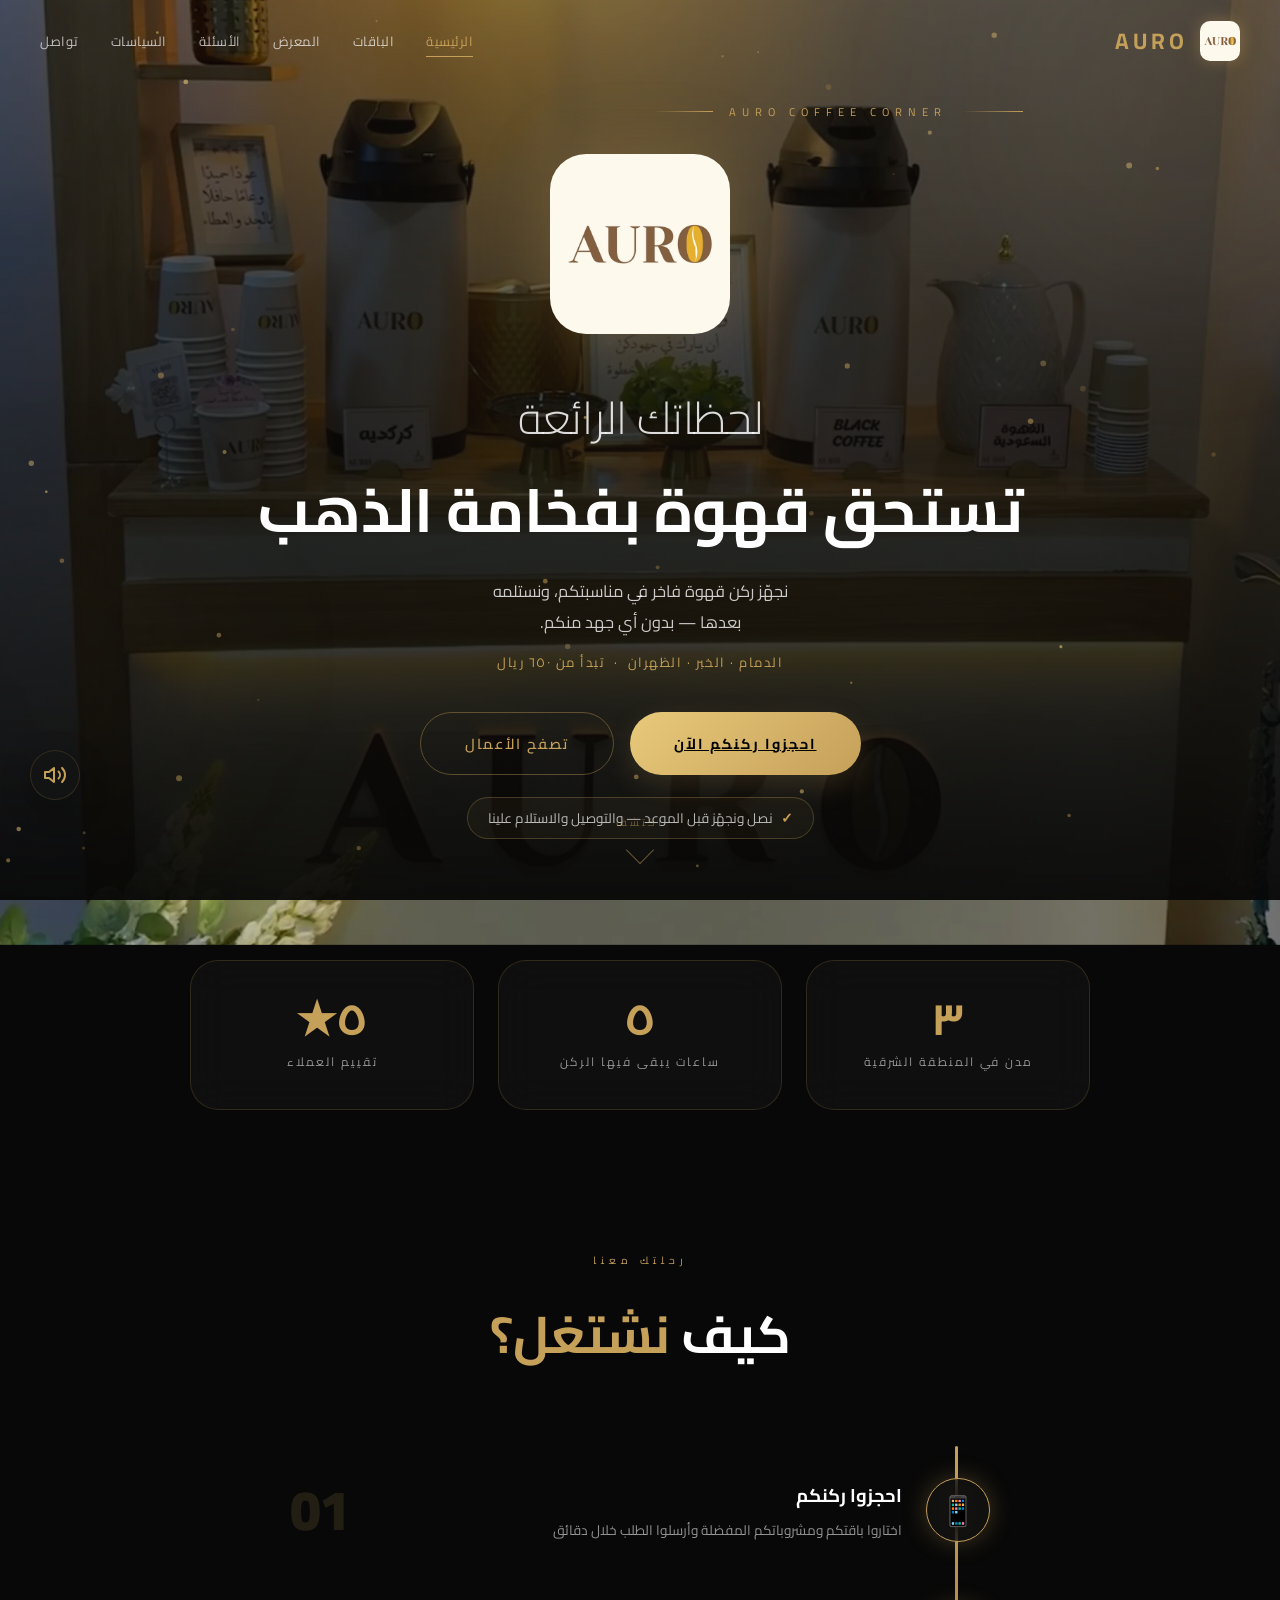
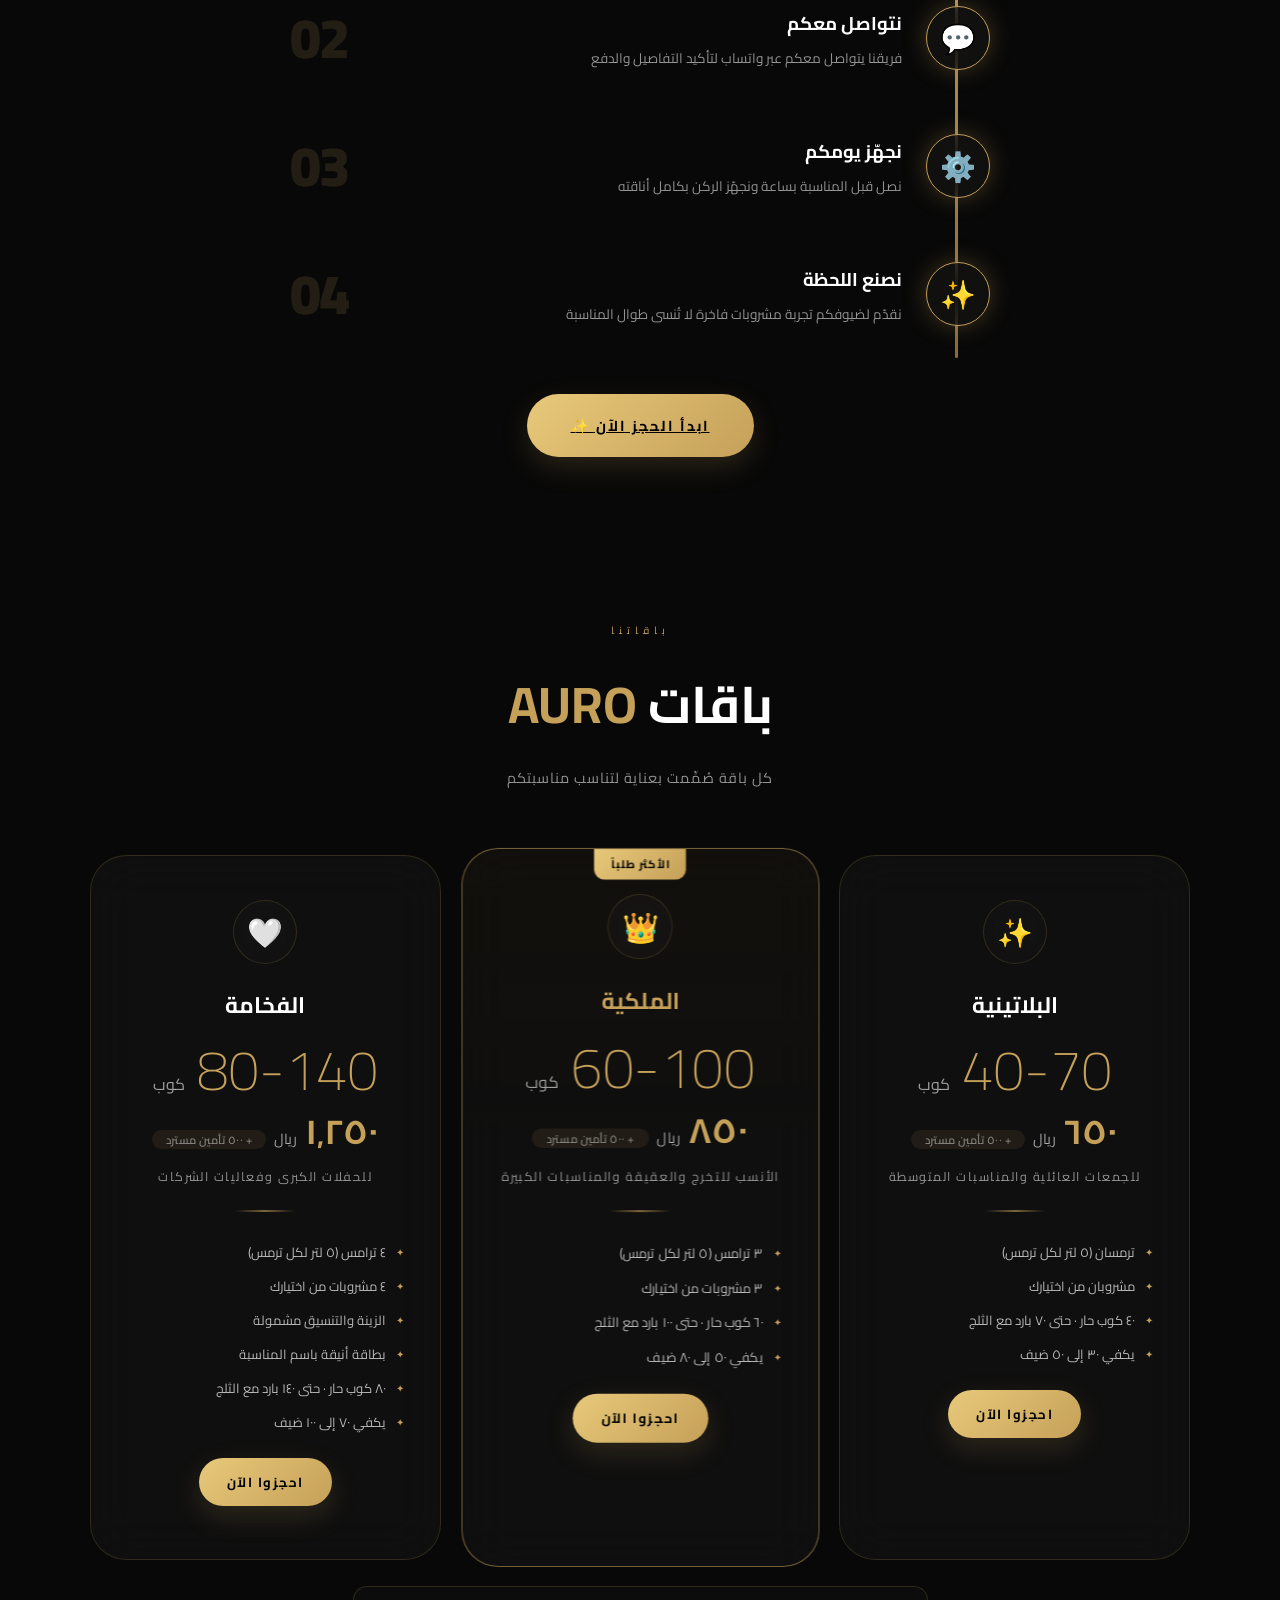
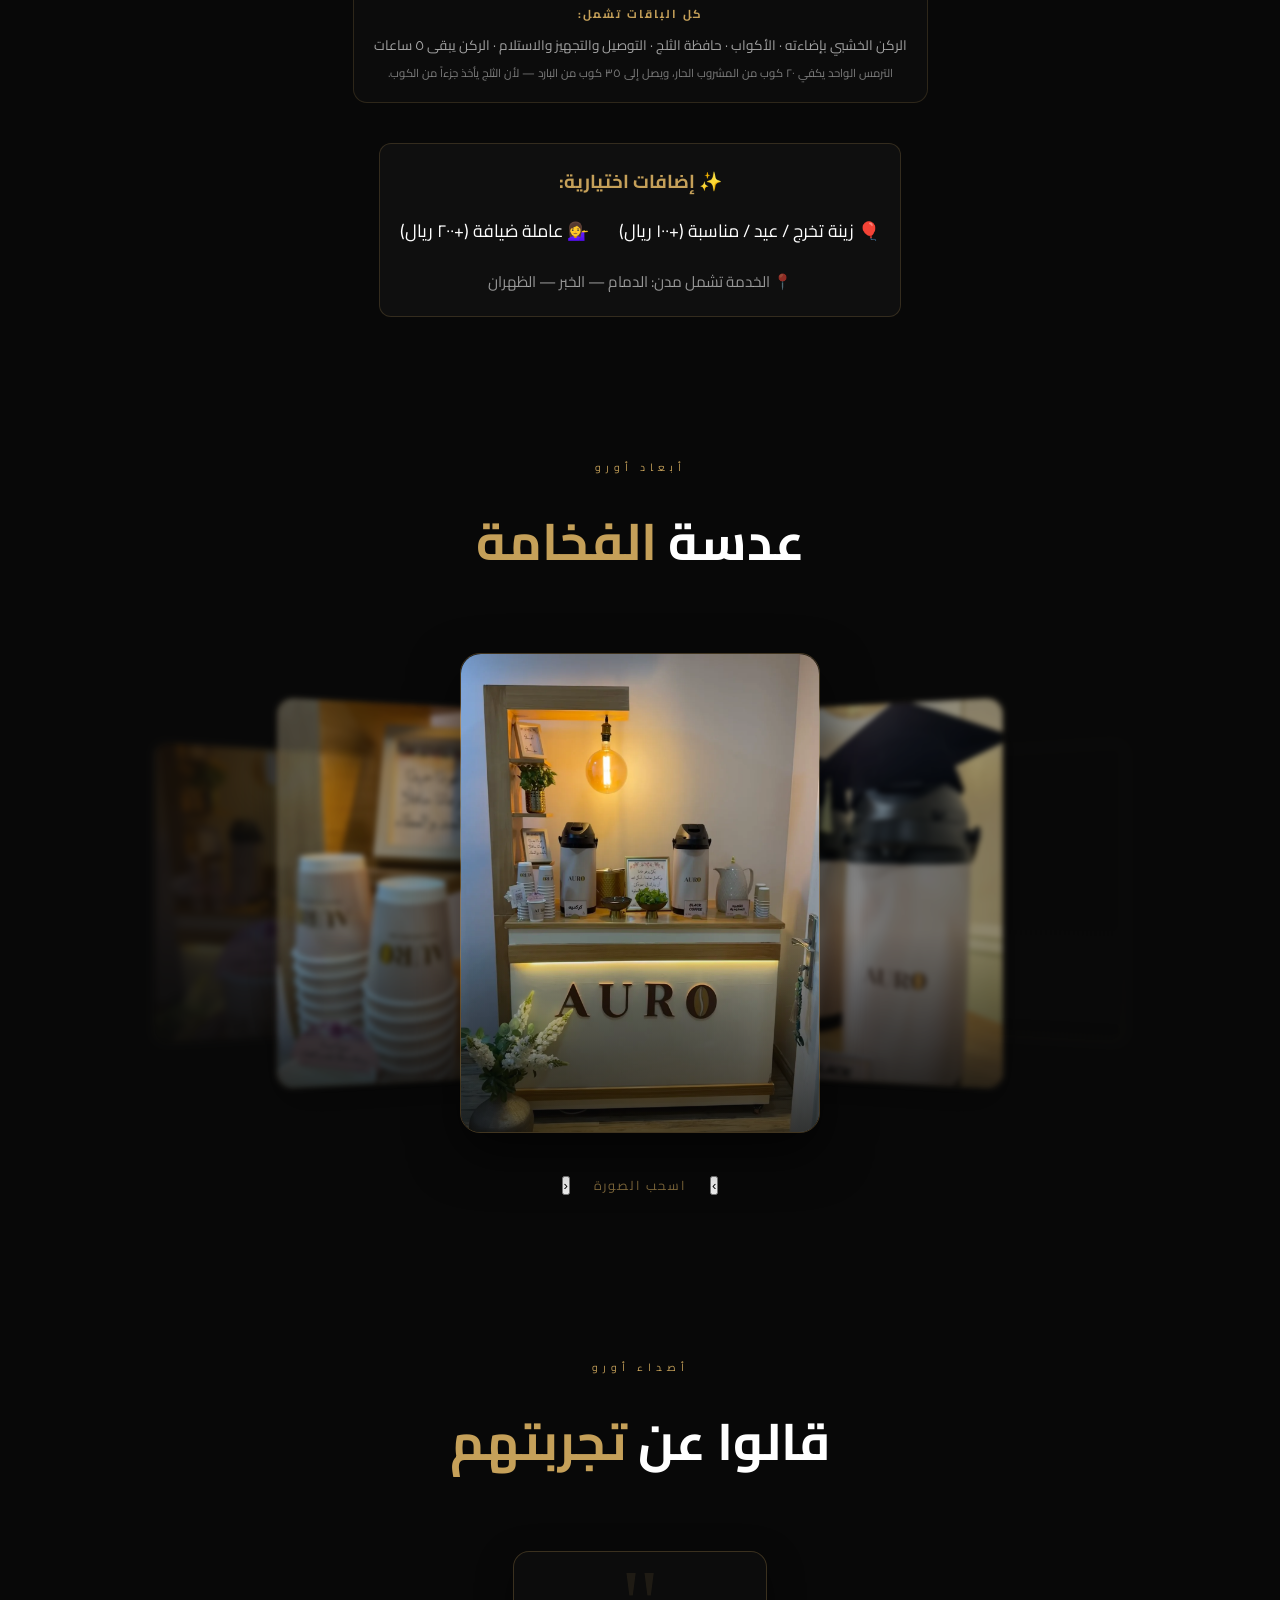
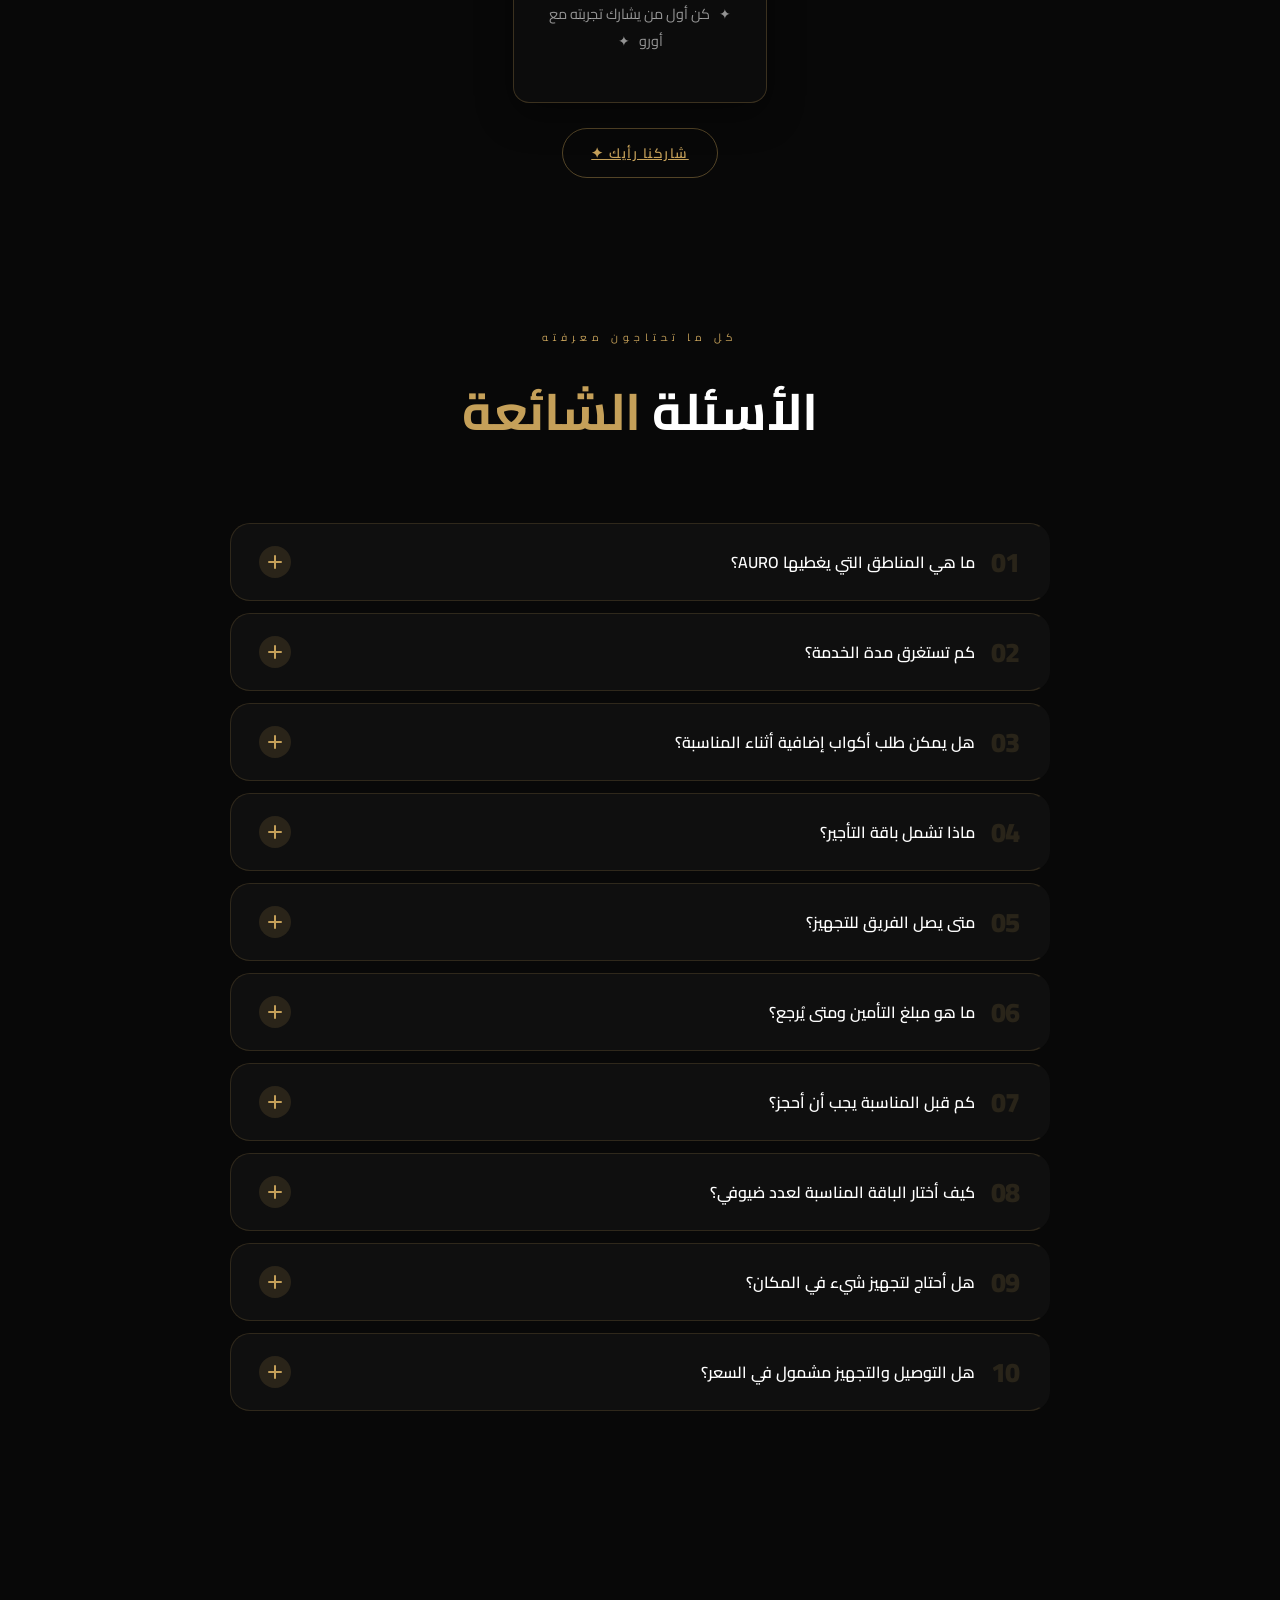
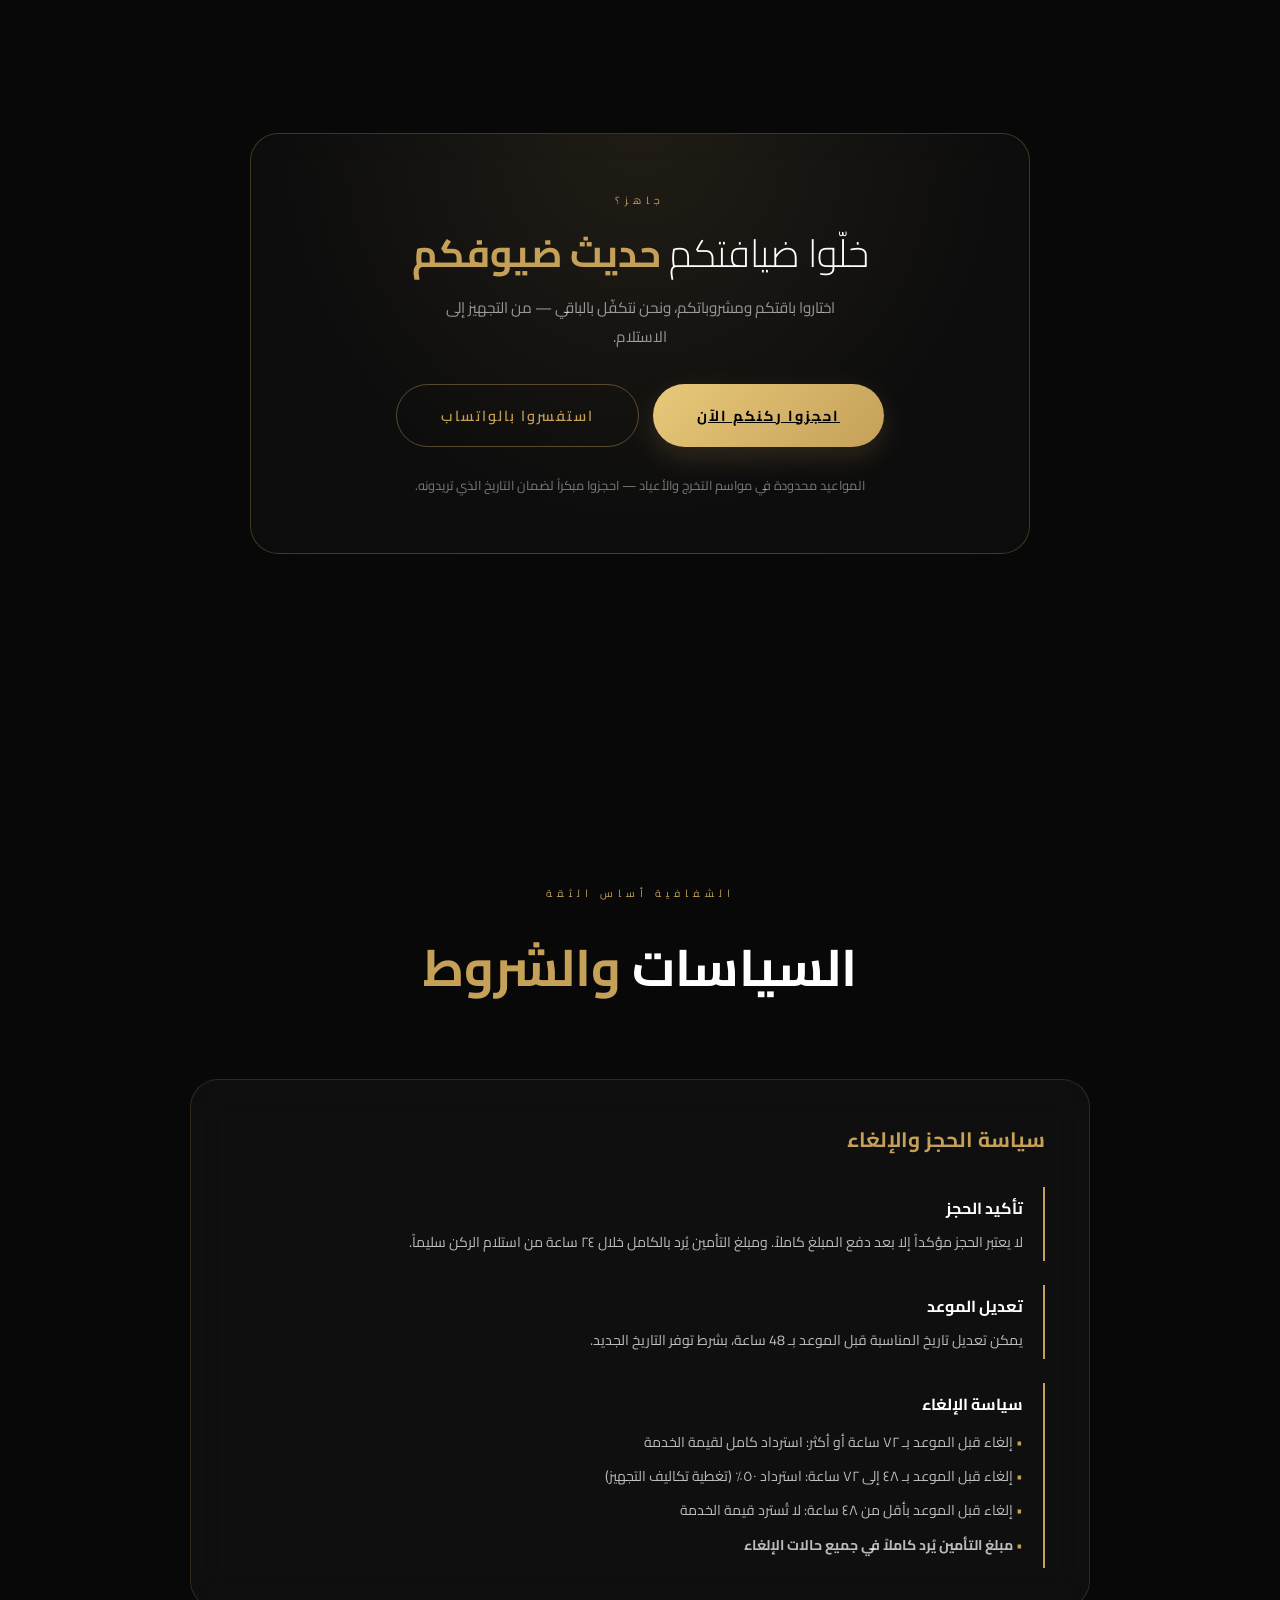
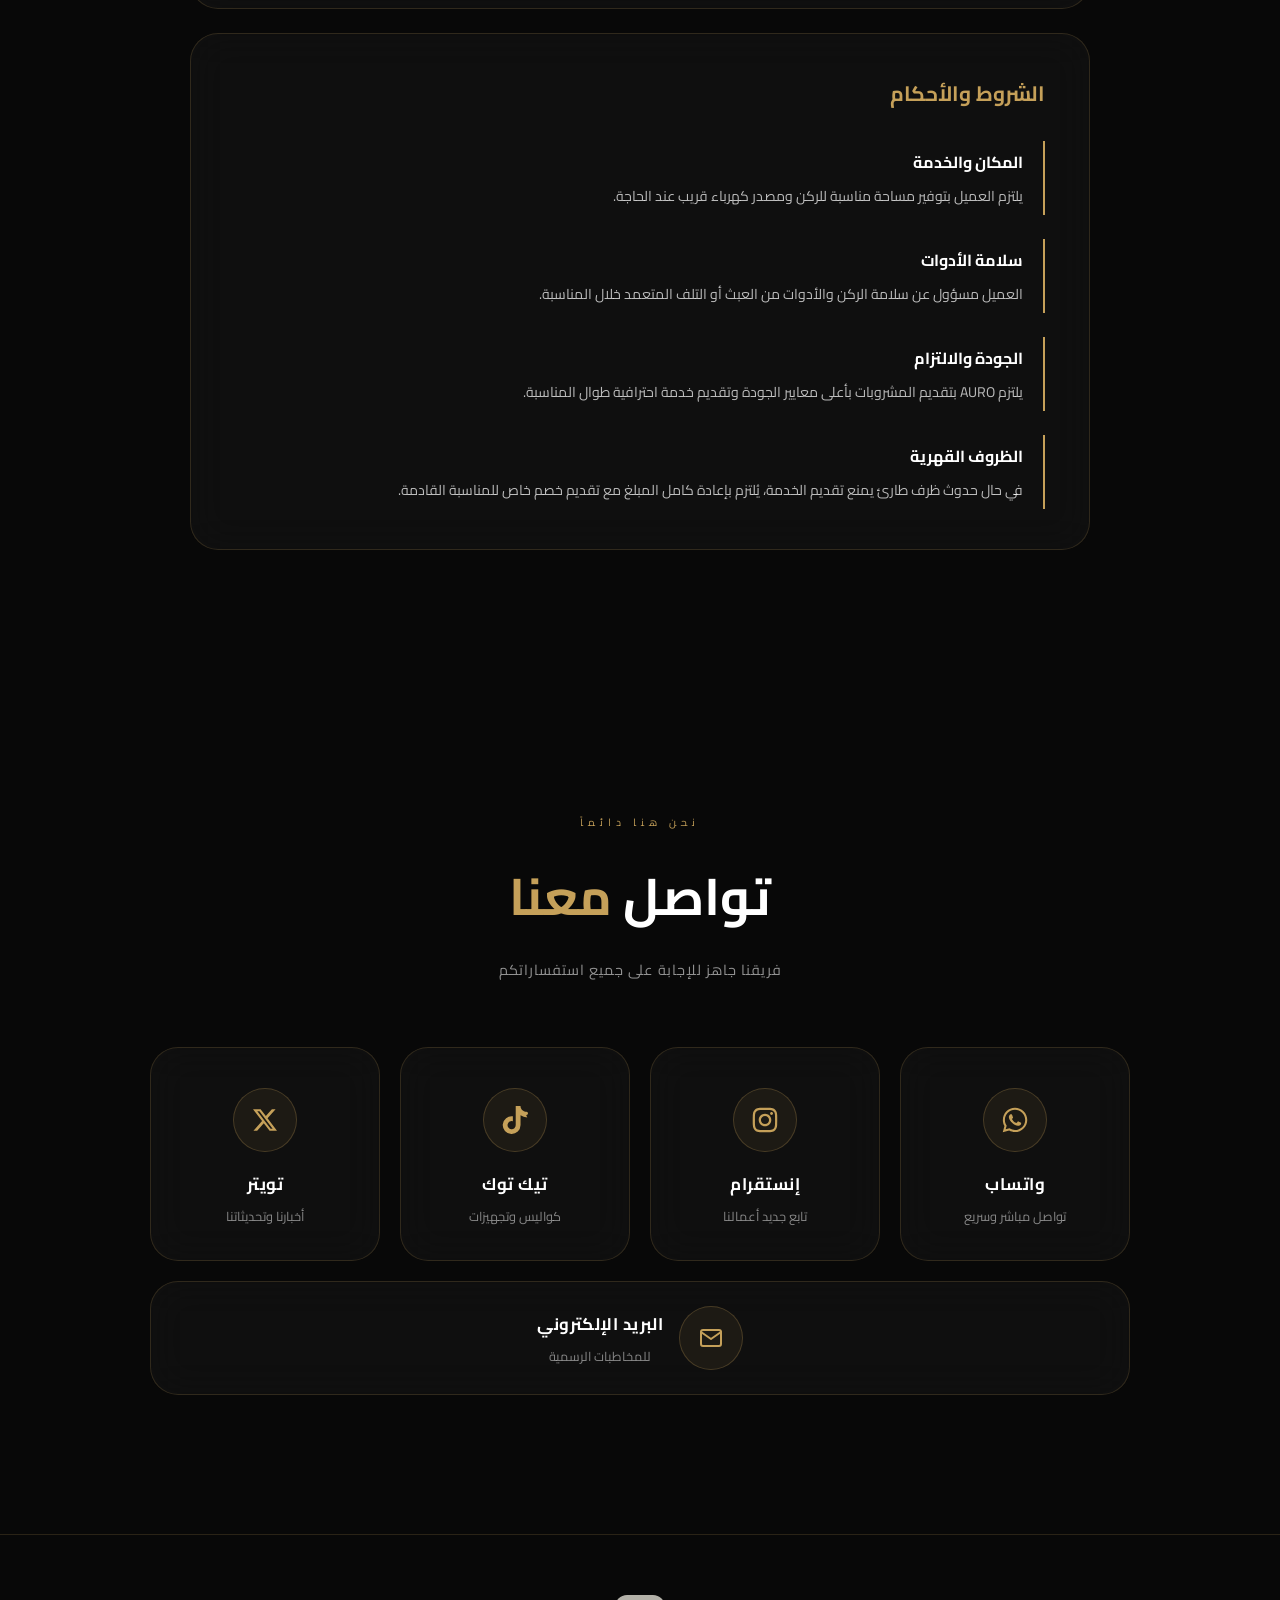
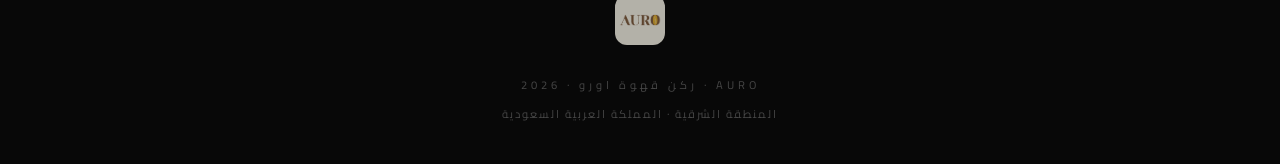
==== commit 7759546b: "AURO v4.1" ====
--- a/index.html
+++ b/index.html
@@ -16,18 +16,18 @@
   <meta name="apple-mobile-web-app-status-bar-style" content="black-translucent" />
   <!-- Open Graph -->
   <meta property="og:type" content="website" />
-  <meta property="og:title" content="AURO | ركن قهوة اورو" />
-  <meta property="og:description" content="ركن قهوة اورو الفاخر لمناسباتك – الدمام، الخبر، الظهران" />
-  <meta property="og:image" content="https://auro-ksa.com/AUROwebsitebg.png" />
+  <meta property="og:title" content="AURO | ركن قهوة فاخر لمناسباتكم" />
+  <meta property="og:description" content="نجهّز ركن قهوة فاخر في مناسبتكم ونستلمه بعدها — الدمام، الخبر، الظهران. تبدأ من ٦٥٠ ريال." />
+  <meta property="og:image" content="https://auro-ksa.com/og-image.jpg" />
   <meta property="og:image:width" content="1200" />
   <meta property="og:image:height" content="630" />
   <meta property="og:url" content="https://auro-ksa.com/" />
   <meta property="og:locale" content="ar_SA" />
   <!-- Twitter -->
   <meta name="twitter:card" content="summary_large_image" />
-  <meta name="twitter:title" content="AURO | ركن قهوة اورو" />
-  <meta name="twitter:description" content="كورنر اورو الفاخر لمناسباتك" />
-  <meta name="twitter:image" content="https://auro-ksa.com/AUROwebsitebg.png" />
+  <meta name="twitter:title" content="AURO | ركن قهوة فاخر لمناسباتكم" />
+  <meta name="twitter:description" content="نجهّز ركن قهوة فاخر في مناسبتكم ونستلمه بعدها — الدمام، الخبر، الظهران. تبدأ من ٦٥٠ ريال." />
+  <meta name="twitter:image" content="https://auro-ksa.com/og-image.jpg" />
   <link rel="icon" type="image/png" href="favicon.png" />
   <link rel="apple-touch-icon" href="favicon.png" />
   <link rel="manifest" href="manifest.json" />
@@ -183,7 +183,7 @@
       </div>
       <div class="stat-card reveal reveal-delay-1">
         <div class="stat-number">٥</div>
-        <div class="stat-label">ساعات خدمة متواصلة</div>
+        <div class="stat-label">ساعات يبقى فيها الركن</div>
       </div>
       <div class="stat-card reveal reveal-delay-2">
         <div class="stat-number">٥★</div>
@@ -298,7 +298,7 @@
 
     <div class="pkg-included reveal">
       <span>كل الباقات تشمل:</span>
-      الركن الخشبي بإضاءته · الأكواب · حافظة الثلج · التوصيل والتجهيز والاستلام · ٥ ساعات تشغيل
+      الركن الخشبي بإضاءته · الأكواب · حافظة الثلج · التوصيل والتجهيز والاستلام · الركن يبقى ٥ ساعات
       <br><small style="opacity:.75">الترمس الواحد يكفي ٢٠ كوب من المشروب الحار، ويصل إلى ٣٥ كوب من البارد — لأن الثلج يأخذ جزءاً من الكوب.</small>
     </div>
     
@@ -495,7 +495,7 @@
       <h3 class="policy-title">سياسة الحجز والإلغاء</h3>
       <div class="policy-item">
         <h4>تأكيد الحجز</h4>
-        <p>لا يعتبر الحجز مؤكداً إلا بعد دفع المبلغ كاملاً.</p>
+        <p>لا يعتبر الحجز مؤكداً إلا بعد دفع المبلغ كاملاً. ومبلغ التأمين يُرد بالكامل خلال ٢٤ ساعة من استلام الركن سليماً.</p>
       </div>
       <div class="policy-item">
         <h4>تعديل الموعد</h4>
@@ -504,9 +504,10 @@
       <div class="policy-item">
         <h4>سياسة الإلغاء</h4>
         <ul>
-          <li>إلغاء قبل الموعد بـ 3 أيام أو أكثر: استرداد كامل</li>
-          <li>إلغاء قبل الموعد بـ 24–48 ساعة: خصم 50% (تغطية تكاليف التجهيز)</li>
-          <li>إلغاء يوم المناسبة: لا يُسترد المبلغ</li>
+          <li>إلغاء قبل الموعد بـ ٧٢ ساعة أو أكثر: استرداد كامل لقيمة الخدمة</li>
+          <li>إلغاء قبل الموعد بـ ٤٨ إلى ٧٢ ساعة: استرداد ٥٠٪ (تغطية تكاليف التجهيز)</li>
+          <li>إلغاء قبل الموعد بأقل من ٤٨ ساعة: لا تُسترد قيمة الخدمة</li>
+          <li><strong>مبلغ التأمين يُرد كاملاً في جميع حالات الإلغاء</strong></li>
         </ul>
       </div>
     </div>
